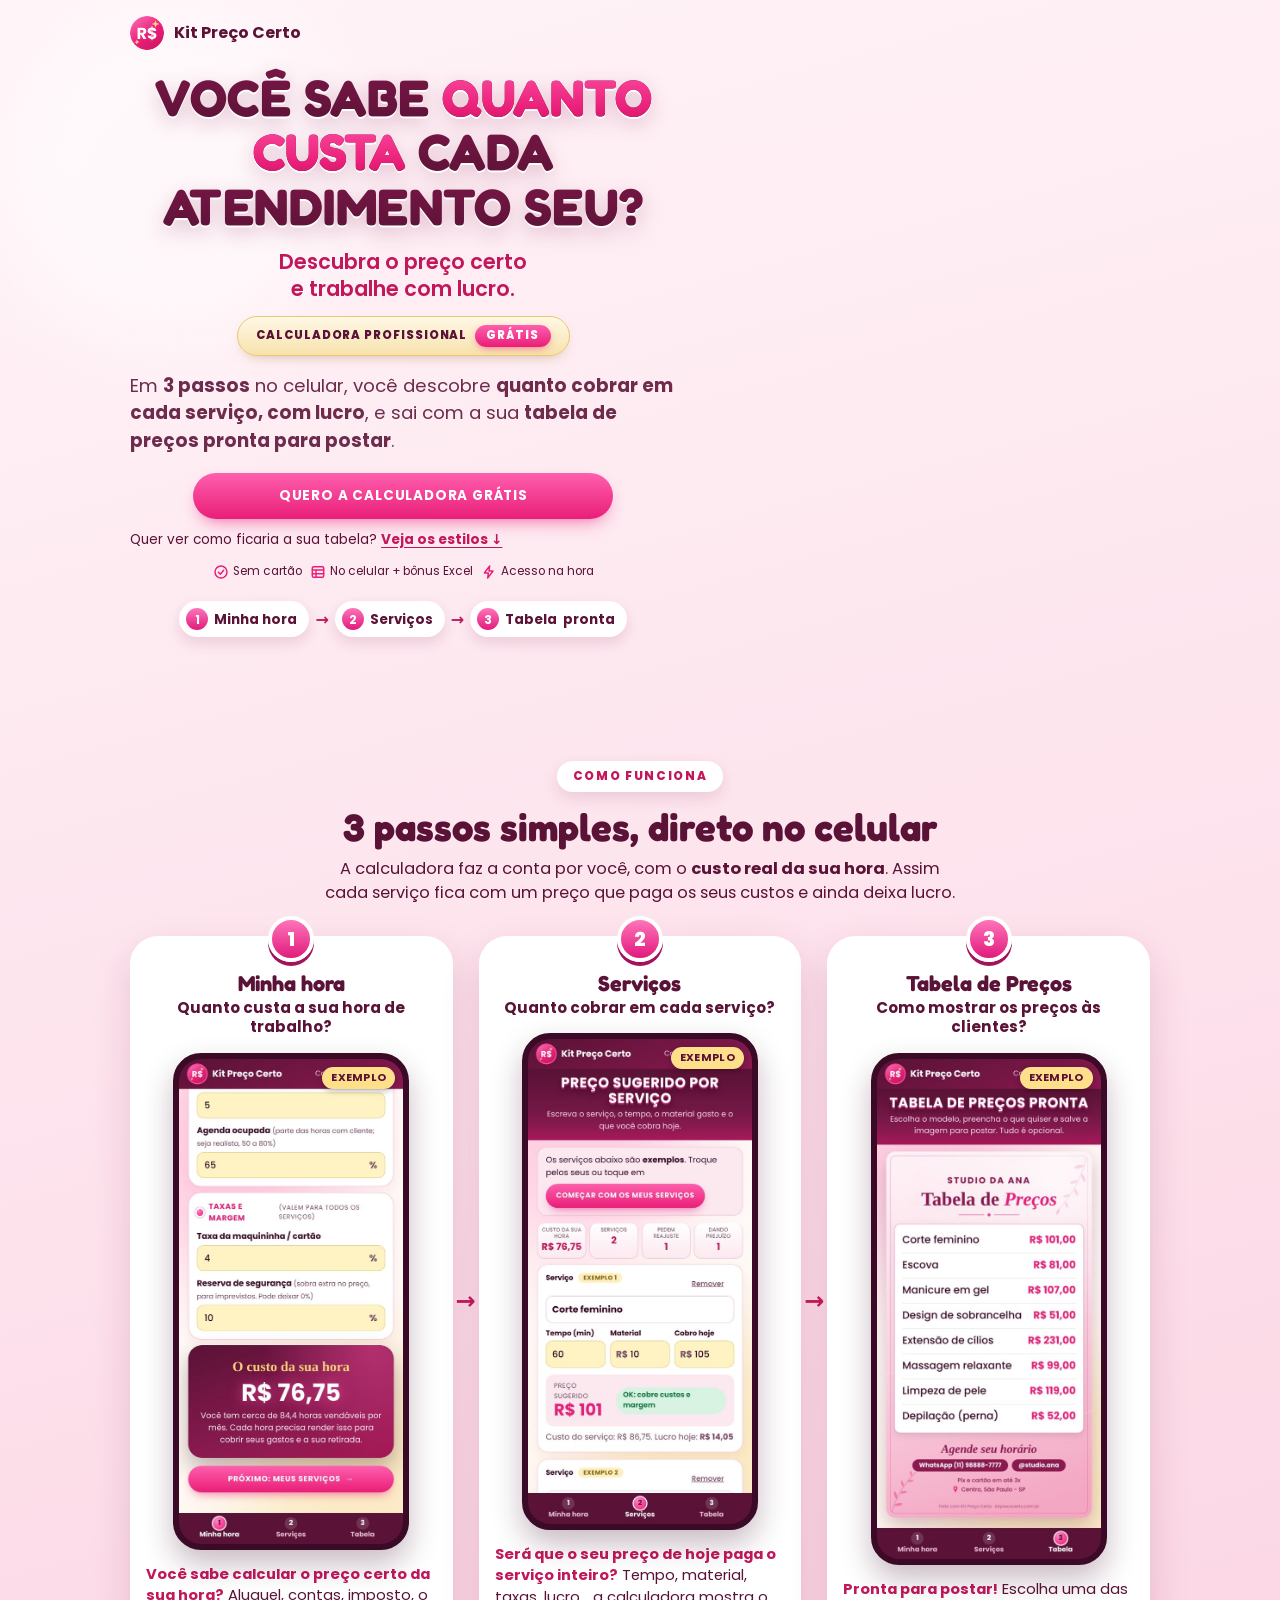
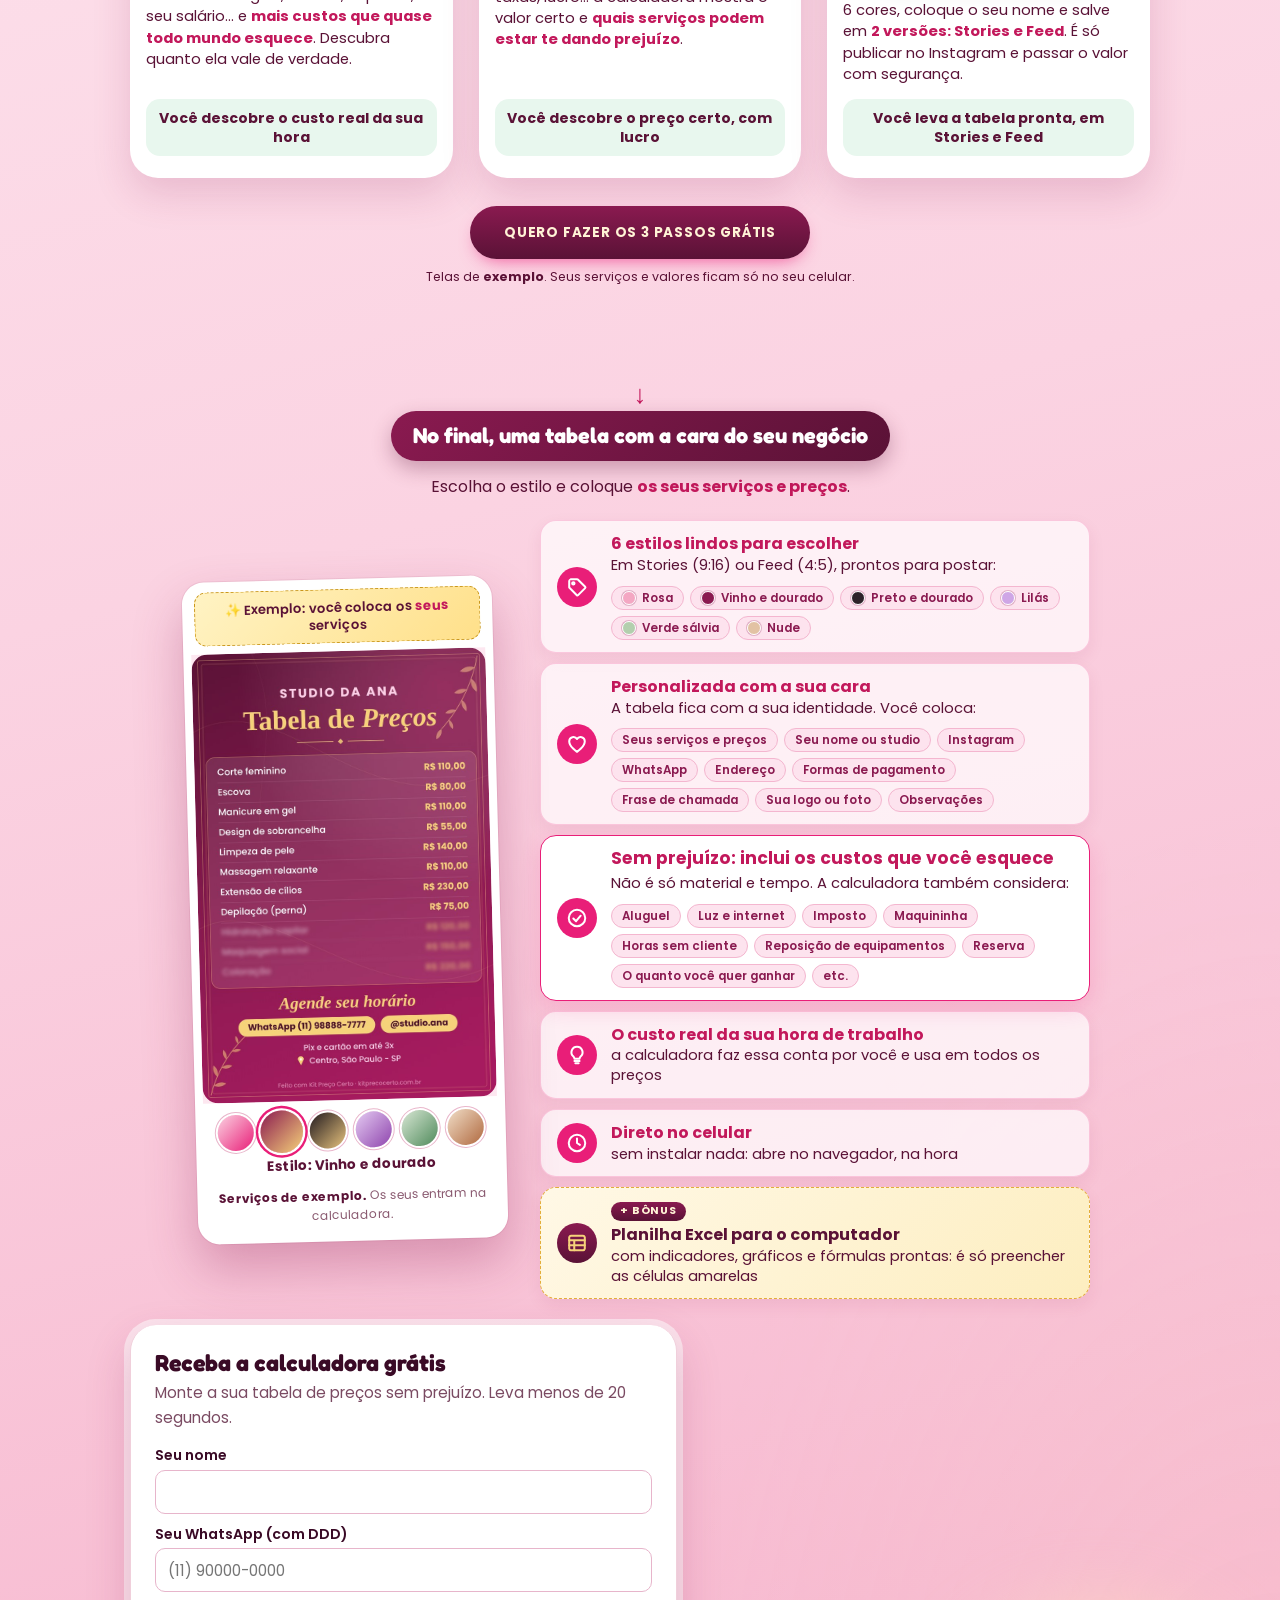
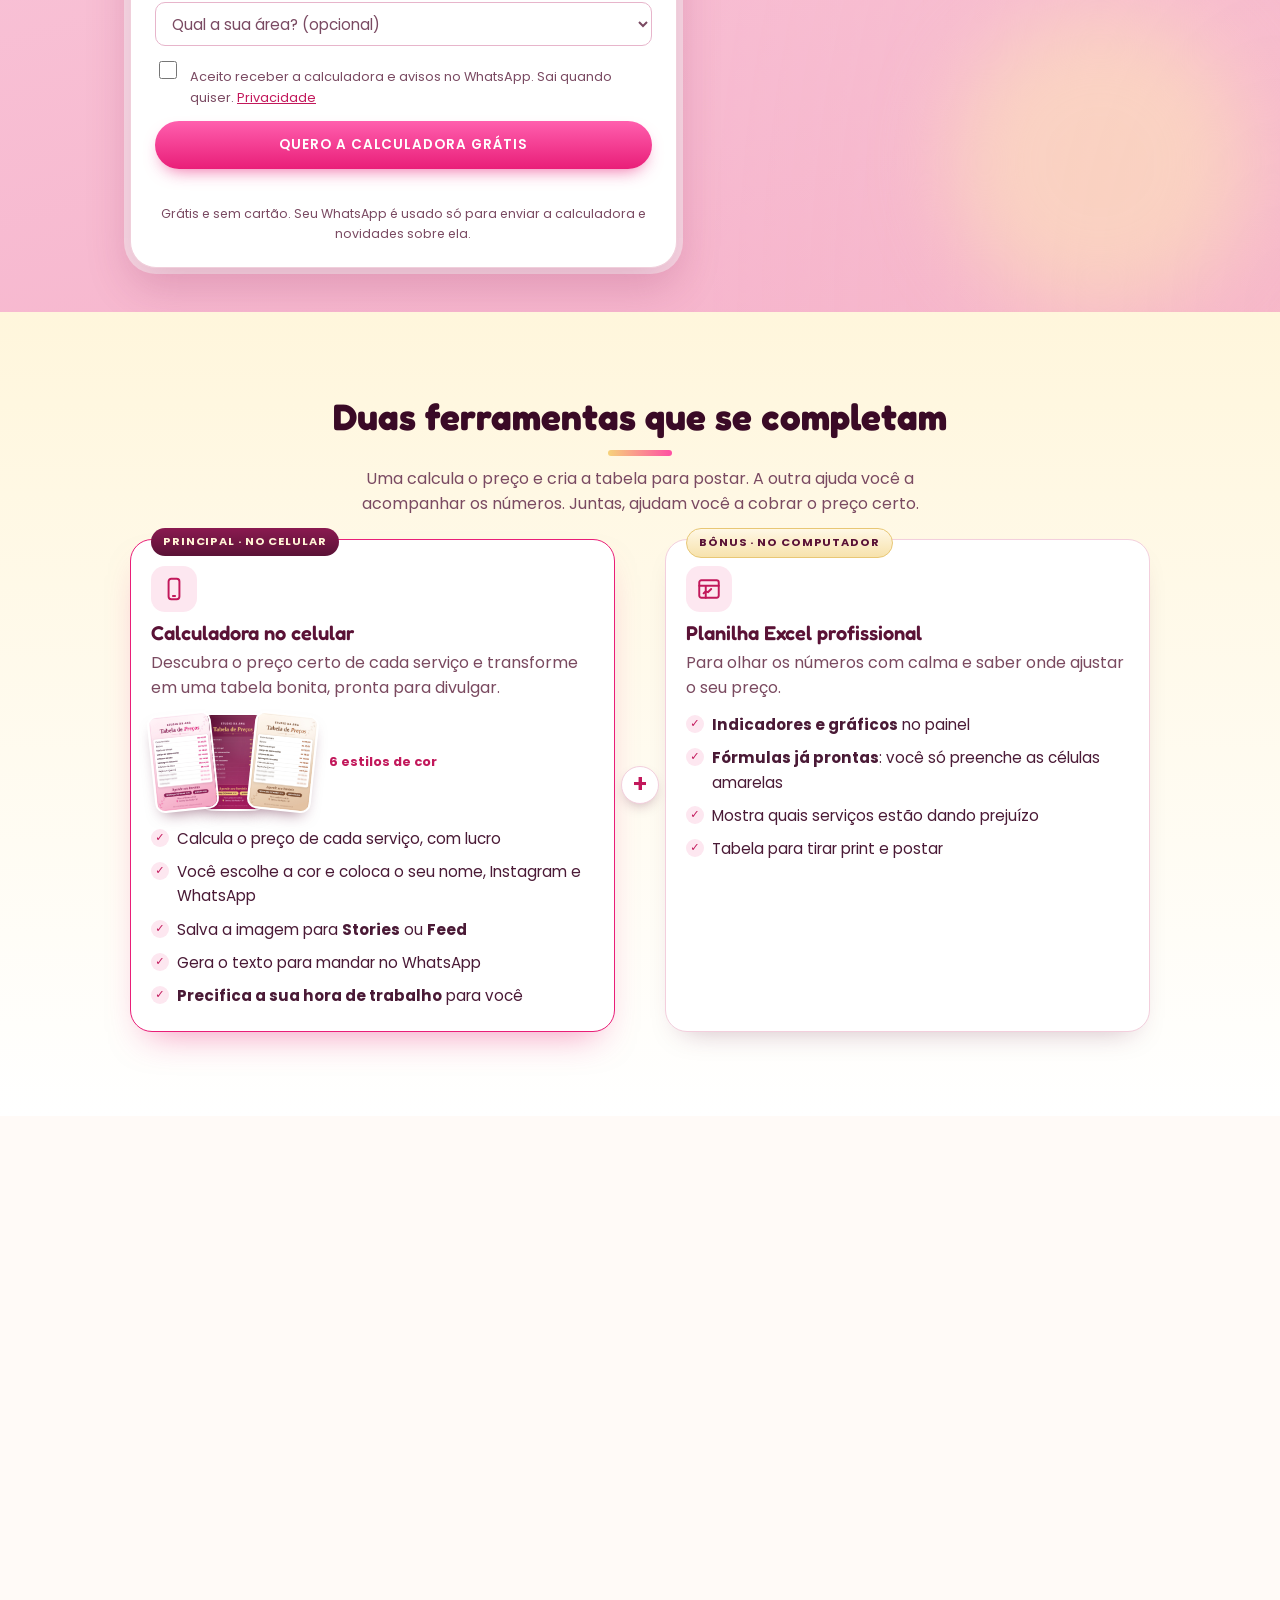
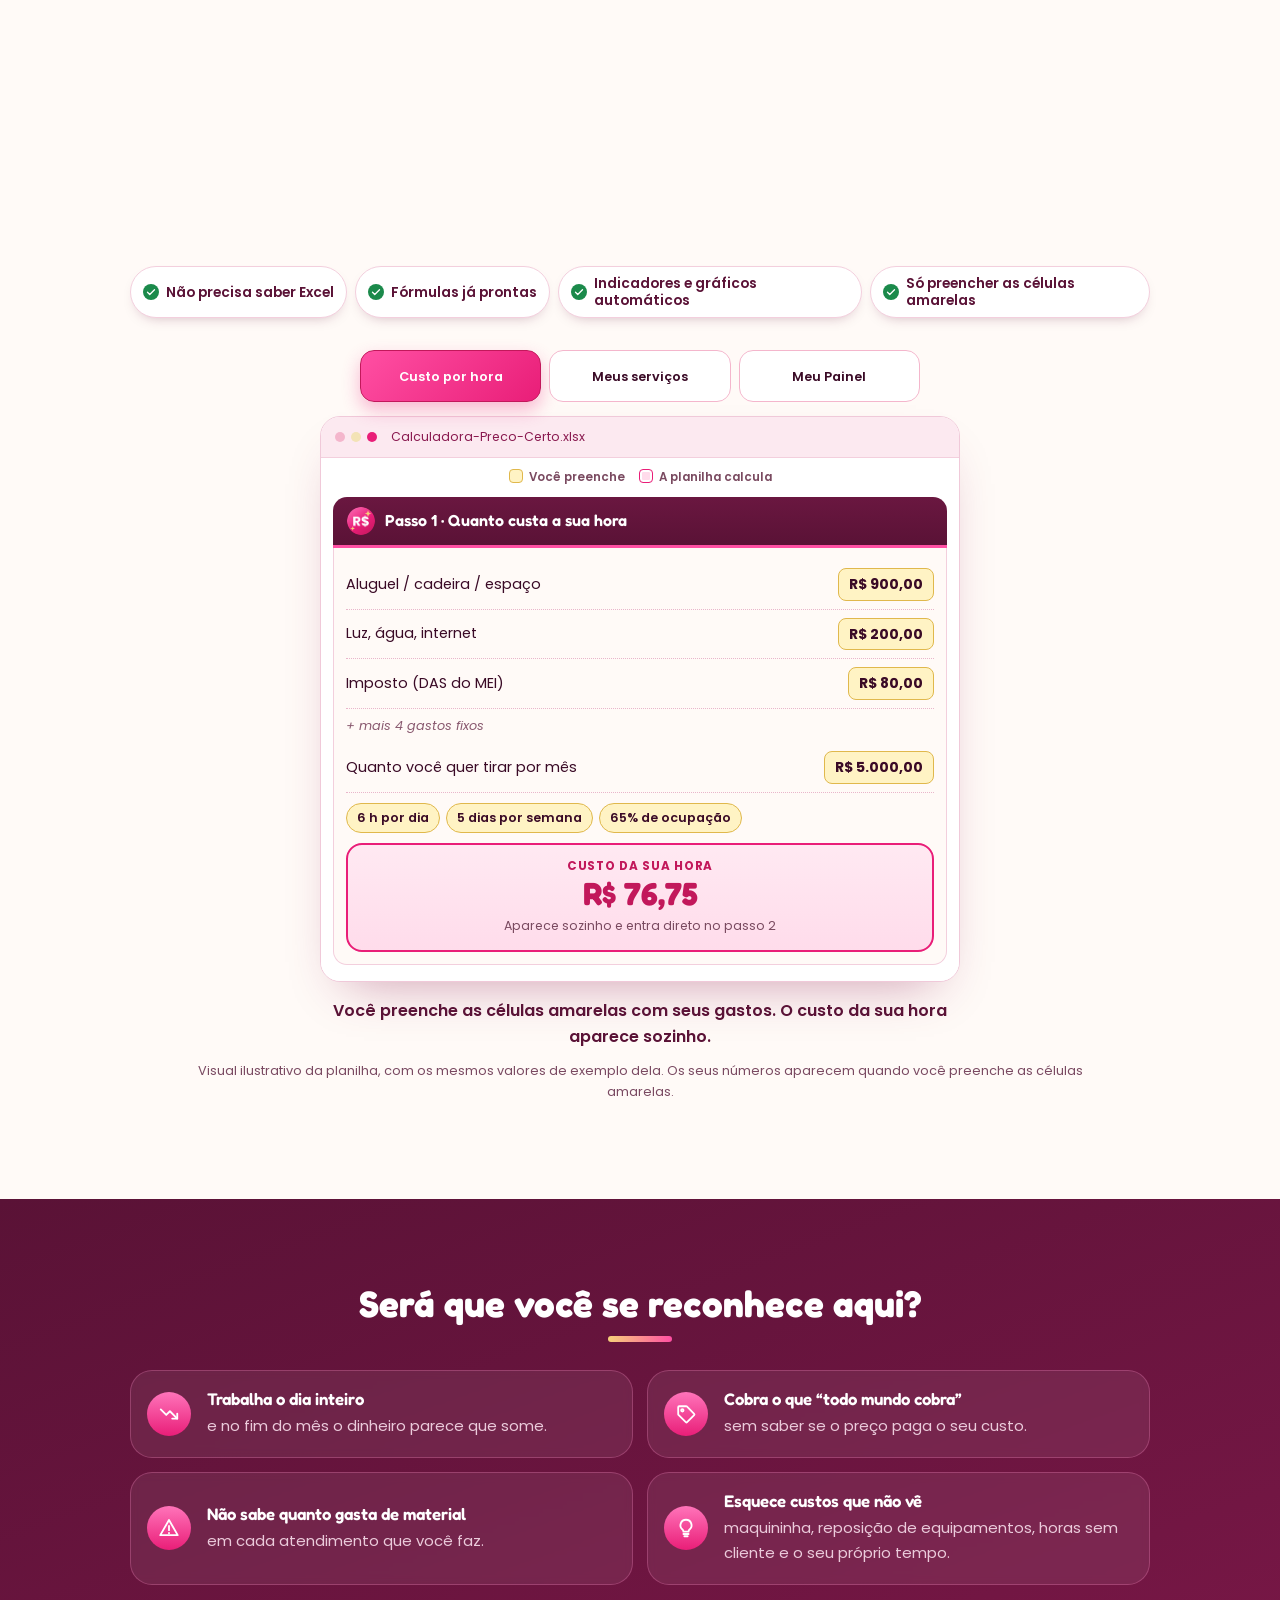
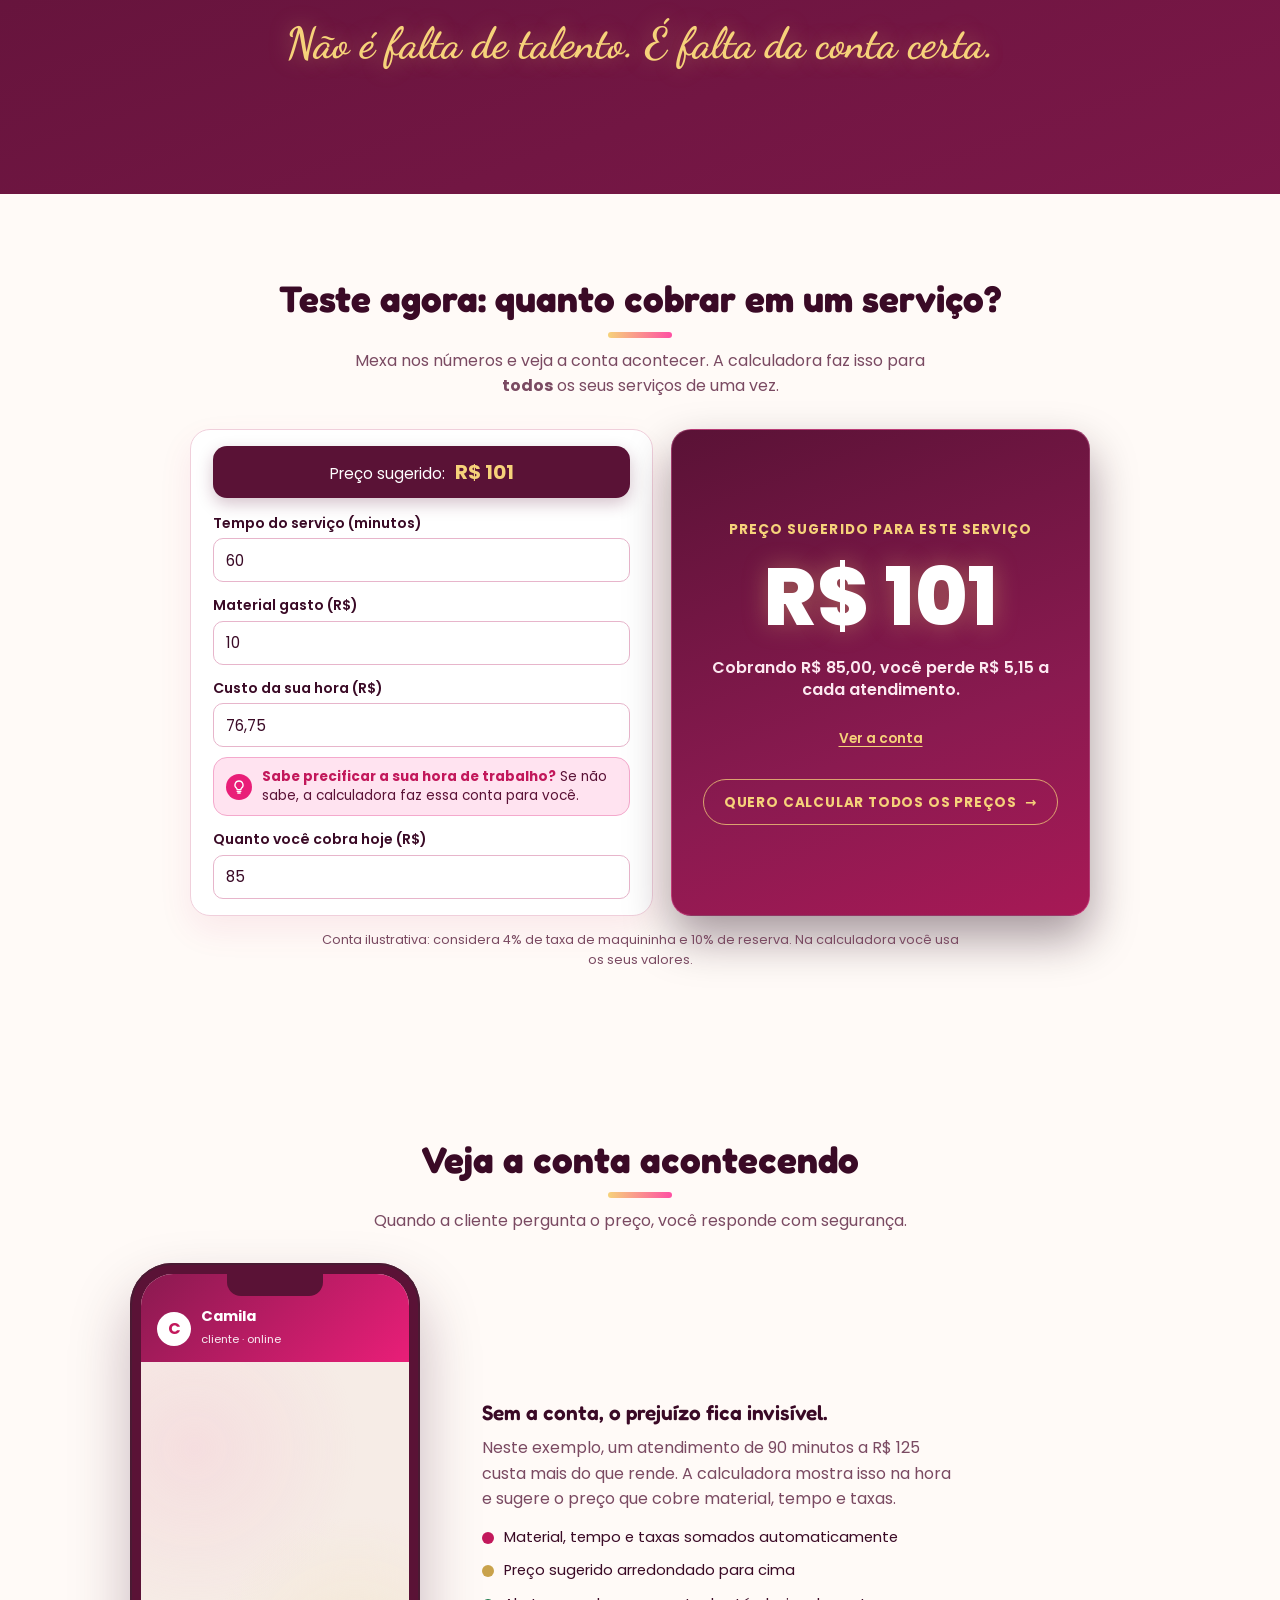
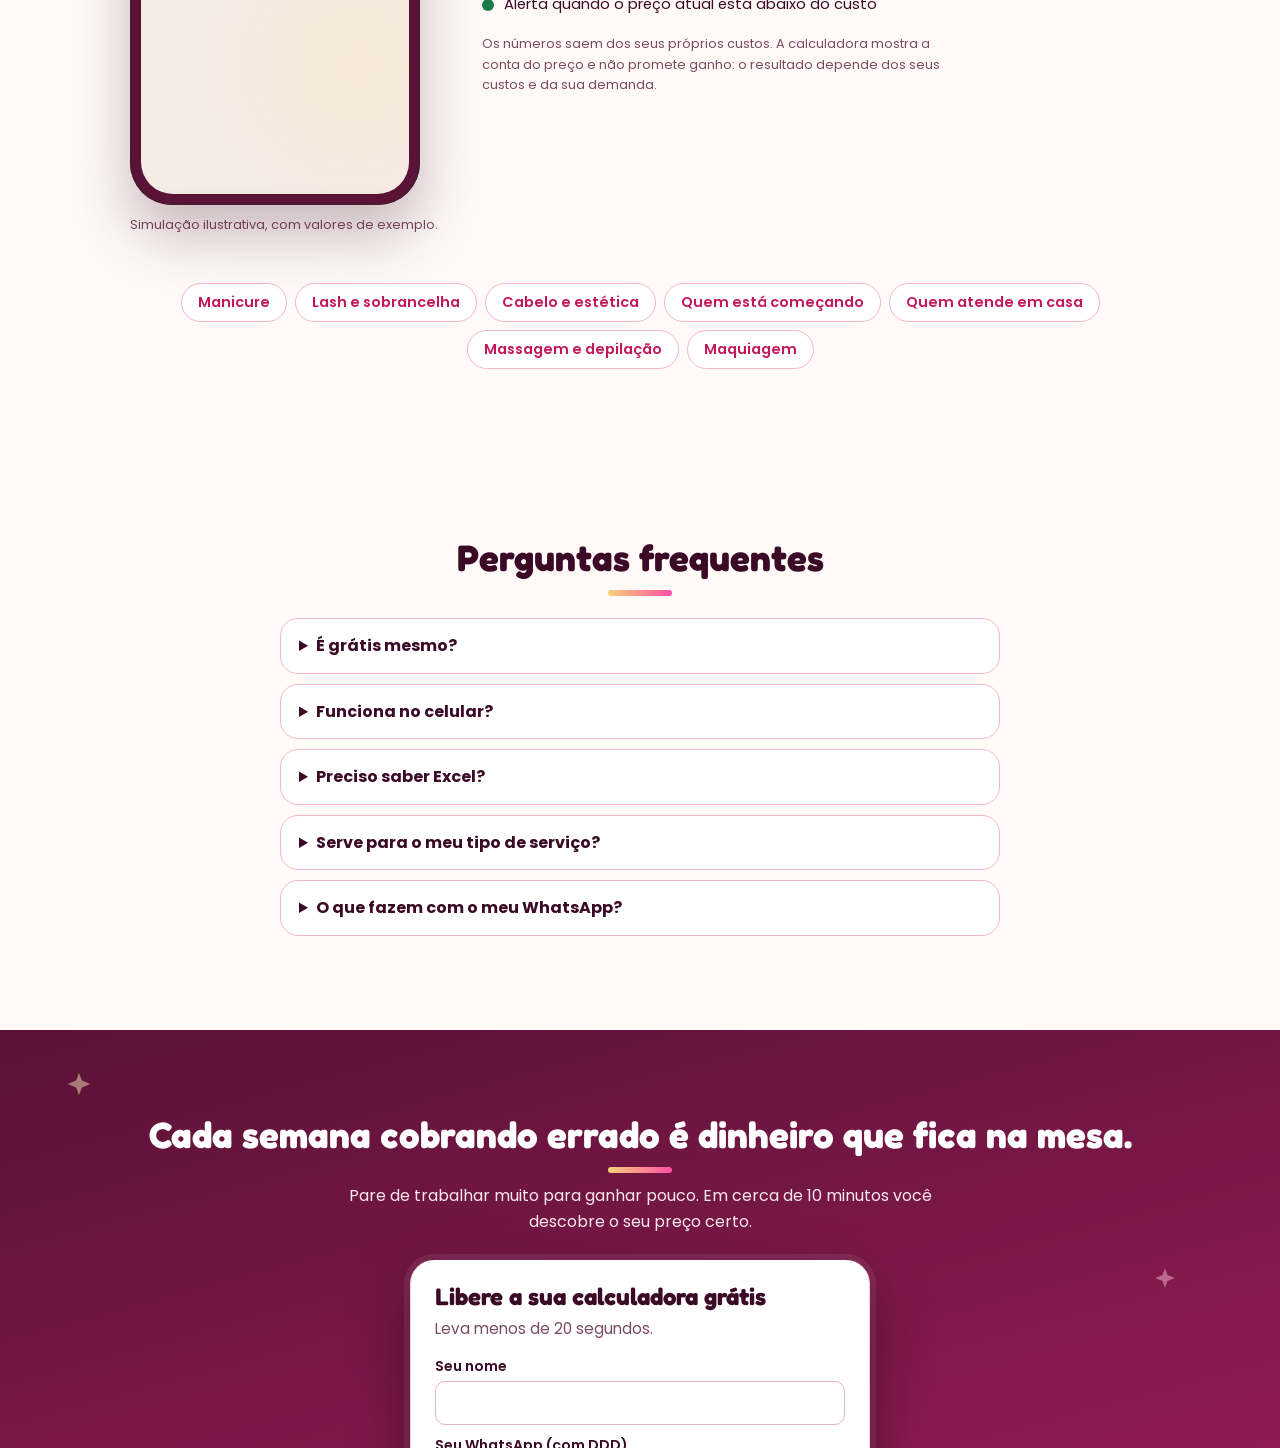
==== index.html @ 3cfc2572 "Textos de exemplo mais curtos na secao das tabelas Co-Authored-By: Claude Sonnet 5.5 <noreply@anthro" ====
<!doctype html>
<html lang="pt-BR"><head><meta charset="utf-8"><meta name="viewport" content="width=device-width, initial-scale=1">
<title>Calculadora de preços profissional e grátis para serviços · Kit Preço Certo</title>
<meta name="description" content="Calculadora profissional e grátis para você descobrir quanto cobrar em cada serviço: material, tempo, aluguel, maquininha e lucro. Use no celular e salve a tabela de preços como imagem. Bônus: planilha Excel.">
<meta property="og:title" content="Seus preços estão certos ou dando prejuízo? Calculadora profissional e grátis"><meta property="og:description" content="Descubra em minutos quanto cobrar em cada serviço."><meta property="og:image" content="https://kitprecocerto.com.br/capa.jpg?v=3"><meta property="og:image:type" content="image/jpeg"><meta property="og:image:width" content="1200"><meta property="og:image:height" content="630"><meta property="og:url" content="https://kitprecocerto.com.br/"><meta property="og:site_name" content="Kit Preço Certo"><meta property="og:locale" content="pt_BR"><meta property="og:type" content="website"><meta name="twitter:card" content="summary_large_image"><link rel="canonical" href="https://kitprecocerto.com.br/">
<link rel="icon" type="image/png" href="favicon.png"><link rel="apple-touch-icon" href="apple-touch-icon.png">
<link rel="preconnect" href="https://fonts.googleapis.com"><link rel="preconnect" href="https://fonts.gstatic.com" crossorigin>
<link href="https://fonts.googleapis.com/css2?family=Fredoka:wght@600;700&family=Poppins:wght@400;500;600;700;800&family=Dancing+Script:wght@700&display=swap" rel="stylesheet">
<link rel="stylesheet" href="style.css?v=126">
<script>document.documentElement.className+=' js';</script><script>try{if(/[?&]ignorar=1/.test(location.search))localStorage.setItem("umami.disabled","1");if(/[?&]ignorar=0/.test(location.search))localStorage.removeItem("umami.disabled")}catch(e){}</script>
<script defer src="https://stats.kitprecocerto.com.br/script.js" data-website-id="849c7c60-d34a-4f54-abd3-b72d5e8b705a"></script>
</head><body>

<!-- ícones -->
<svg width="0" height="0" style="position:absolute" aria-hidden="true"><defs>
  <symbol id="i-polish" viewBox="0 0 24 24"><rect x="6.5" y="11" width="11" height="10" rx="3.2"/><rect x="9.5" y="3.5" width="5" height="5" rx="1.4"/><path d="M10.5 8.5v2.5M13.5 8.5v2.5"/></symbol>
  <symbol id="i-clock" viewBox="0 0 24 24"><circle cx="12" cy="12" r="9"/><path d="M12 7v5l3.2 2"/></symbol>
  <symbol id="i-coin" viewBox="0 0 24 24"><circle cx="12" cy="12" r="9"/><path d="M14.8 9.4c-.6-.9-1.6-1.4-2.8-1.4-1.7 0-2.8.9-2.8 2.1s1 1.7 2.9 2.1 2.9.9 2.9 2.1-1.1 2.1-2.9 2.1c-1.3 0-2.4-.6-3-1.5M12 5.8V8M12 16v2.2"/></symbol>
  <symbol id="i-tag" viewBox="0 0 24 24"><path d="M3.5 12.2V4.5a1 1 0 0 1 1-1h7.7a1 1 0 0 1 .7.3l8 8a1 1 0 0 1 0 1.4l-7.7 7.7a1 1 0 0 1-1.4 0l-8-8a1 1 0 0 1-.3-.7z"/><circle cx="8" cy="8" r="1.3"/></symbol>
  <symbol id="i-alert" viewBox="0 0 24 24"><path d="M12 3.2l9.5 16.6H2.5z"/><path d="M12 9.8v4.6M12 17.4v.4"/></symbol>
  <symbol id="i-list" viewBox="0 0 24 24"><rect x="5" y="3.2" width="14" height="17.6" rx="2.2"/><path d="M9 8.5h6M9 12.5h6M9 16.5h3.6"/></symbol>
  <symbol id="i-down" viewBox="0 0 24 24"><path d="M3 7l6 6 4-4 8 8"/><path d="M15.5 17H21v-5.5"/></symbol>
  <symbol id="i-bulb" viewBox="0 0 24 24"><path d="M9.2 18.5h5.6M10.2 21h3.6"/><path d="M12 3a6 6 0 0 0-3.9 10.6c.7.7 1.1 1.4 1.1 2.4h5.6c0-1 .4-1.7 1.1-2.4A6 6 0 0 0 12 3z"/></symbol>
  <symbol id="i-spark" viewBox="0 0 24 24"><path d="M12 3l2.3 6.2L21 12l-6.7 2.8L12 21l-2.3-6.2L3 12l6.7-2.8z"/></symbol>
  <symbol id="i-gift" viewBox="0 0 24 24"><rect x="3.5" y="9" width="17" height="11" rx="2"/><path d="M12 9v11M3.5 13h17M12 9c-1.5-4.5-5.5-4-5.5-1.5S10.5 9 12 9zm0 0c1.5-4.5 5.5-4 5.5-1.5S13.5 9 12 9z"/></symbol>
  <symbol id="i-check" viewBox="0 0 24 24"><circle cx="12" cy="12" r="9"/><path d="M8 12.5l3 3 5-6"/></symbol>
  <symbol id="i-sheet" viewBox="0 0 24 24"><rect x="3.5" y="4" width="17" height="16" rx="2"/><path d="M3.5 9h17M9 9v11M3.5 14.5h17"/></symbol>
  <symbol id="i-bolt" viewBox="0 0 24 24"><path d="M13 3L5 13.5h6L10 21l8-10.5h-6z"/></symbol>
  <symbol id="i-lock" viewBox="0 0 24 24"><rect x="5" y="10.5" width="14" height="10" rx="2.4"/><path d="M8.5 10.5V8a3.5 3.5 0 0 1 7 0v2.5"/></symbol>
  <symbol id="i-chat" viewBox="0 0 24 24"><path d="M4 5.5h16v10H10l-4.5 4v-4H4z"/></symbol>
  <symbol id="i-hand" viewBox="0 0 24 24"><path d="M12 21c-4.4 0-7-2.8-7-6.5V9.2a1.6 1.6 0 0 1 3.2 0V12V5.6a1.6 1.6 0 0 1 3.2 0V11V4.8a1.6 1.6 0 0 1 3.2 0V11V6.4a1.6 1.6 0 0 1 3.2 0V14.5c0 3.7-2.6 6.5-6.8 6.5z"/></symbol>
  <symbol id="i-heart" viewBox="0 0 24 24"><path d="M12 20.5S3.5 15 3.5 8.9A4.6 4.6 0 0 1 12 6.6a4.6 4.6 0 0 1 8.5 2.3C20.5 15 12 20.5 12 20.5z"/></symbol>
</defs></svg>

<div class="top">
<header><div class="wrap"><a class="brand" href="./"><img src="favicon.png" alt="">Kit Preço Certo</a></div></header>

<!-- 1. HERO -->
<div class="wrap hero">
  <div>
    <h1><span class="tt">Você sabe <b>quanto custa</b> cada atendimento seu?</span></h1>
    <p class="hl">Descubra o preço certo e trabalhe com lucro.</p>
    <a class="badge pillbar gold" href="#baixar"><i class="shn"></i><span class="gt">Calculadora profissional <b>Grátis</b></span></a>
    <p class="sub">Em <b>3 passos</b> no celular, você descobre <b>quanto cobrar em cada serviço, com lucro</b>, e sai com a sua <b>tabela de preços pronta para postar</b>.</p>
    <a class="btn herobtn" href="#baixar">Quero a calculadora grátis</a>
    <a class="try" href="#estilos">Quer ver como ficaria a sua tabela? <b>Veja os estilos ↓</b></a>
    <div class="trust">
      <span><svg viewBox="0 0 24 24"><use href="#i-check"/></svg>Sem cartão</span>
      <span><svg viewBox="0 0 24 24"><use href="#i-sheet"/></svg>No celular + bônus Excel</span>
      <span><svg viewBox="0 0 24 24"><use href="#i-bolt"/></svg>Acesso na hora</span>
    </div>
    <a class="mini3" href="#passos" aria-label="Ver como funcionam os 3 passos"><span class="m"><b>1</b>Minha hora</span><i aria-hidden="true">→</i><span class="m"><b>2</b>Serviços</span><i aria-hidden="true">→</i><span class="m"><b>3</b>Tabela<span class="x"> pronta</span></span></a>
    
  </div>

  <div class="card" id="baixar">
    <h2>Receba a calculadora grátis</h2>
    <p class="s">Monte a sua tabela de preços sem prejuízo. Leva menos de 20 segundos.</p>
    <form class="lead-form" novalidate>
      <label for="nome1">Seu nome</label>
      <input id="nome1" name="nome" type="text" autocomplete="given-name" enterkeyhint="next" required>
      <label for="zap1">Seu WhatsApp (com DDD)</label>
      <input id="zap1" name="zap" type="tel" inputmode="tel" autocomplete="tel" placeholder="(11) 90000-0000" enterkeyhint="done" required>
      <select class="area" name="area" aria-label="Qual a sua área? (opcional)"><option value="">Qual a sua área? (opcional)</option><option>Unhas</option><option>Cabelo</option><option>Sobrancelha</option><option>Cílios</option><option>Maquiagem</option><option>Estética</option><option>Massagem</option><option>Outra área</option></select>
      <div class="chk"><input id="ok1" name="ok" type="checkbox"><label for="ok1">Aceito receber a calculadora e avisos no WhatsApp. Sai quando quiser. <a href="privacidade.html">Privacidade</a></label></div>
      <button type="submit">Quero a calculadora grátis</button>
      <div class="err" role="alert"></div>
    </form>
    <p class="micro">Grátis e sem cartão. Seu WhatsApp é usado só para enviar a calculadora e novidades sobre ela.</p>
  </div>
  <div class="hero-row">
    <section class="how" id="passos" aria-labelledby="how-h">
      <span class="k">Como funciona</span>
      <h2 id="how-h">3 passos simples, direto no celular</h2>
      <p class="lead">A calculadora faz a conta por você, com o <b>custo real da sua hora</b>. Assim cada serviço fica com um preço que paga os seus custos e ainda deixa lucro.</p>
      <ol class="steps3">
        <li><span class="n">1</span><h3>Minha hora</h3><p class="q">Quanto custa a sua hora de trabalho?</p>
          <div class="sph"><span class="ex-b">Exemplo</span><img src="passo1.jpg?v=1" width="520" height="1125" alt="Tela do passo 1 da calculadora mostrando o custo da hora de trabalho: R$ 76,75 (valor de exemplo)" loading="lazy"></div>
          <p class="why"><b>Você sabe calcular o preço certo da sua hora?</b> Aluguel, contas, imposto, o seu salário... e <b>mais custos que quase todo mundo esquece</b>. Descubra quanto ela vale de verdade.</p>
          <p class="out">Você descobre o custo real da sua hora</p></li>
        <li><span class="n">2</span><h3>Serviços</h3><p class="q">Quanto cobrar em cada serviço?</p>
          <div class="sph"><span class="ex-b">Exemplo</span><img src="passo2.jpg?v=1" width="520" height="1125" alt="Tela do passo 2 da calculadora mostrando o preço sugerido de um serviço (valores de exemplo)" loading="lazy"></div>
          <p class="why"><b>Será que o seu preço de hoje paga o serviço inteiro?</b> Tempo, material, taxas, lucro... a calculadora mostra o valor certo e <b>quais serviços podem estar te dando prejuízo</b>.</p>
          <p class="out">Você descobre o preço certo, com lucro</p></li>
        <li><span class="n">3</span><h3>Tabela de Preços</h3><p class="q">Como mostrar os preços às clientes?</p>
          <div class="sph"><span class="ex-b">Exemplo</span><img src="passo3.jpg?v=4" width="520" height="1160" alt="Tela do passo 3 da calculadora com a tabela de preços pronta para salvar (valores de exemplo)" loading="lazy"></div>
          <p class="why"><b>Pronta para postar!</b> Escolha uma das 6 cores, coloque o seu nome e salve em <b>2 versões: Stories e Feed</b>. É só publicar no Instagram e passar o valor com segurança.</p>
          <p class="out">Você leva a tabela pronta, em Stories e Feed</p></li>
      </ol>
      <a class="btn how-btn" href="#baixar">Quero fazer os 3 passos grátis</a>
      <p class="how-note">Telas de <b>exemplo</b>. Seus serviços e valores ficam só no seu celular.</p>
    </section>
    <div class="deliver-h" id="estilos"><span>No final, uma tabela com a cara do seu negócio</span><p>Escolha o estilo e coloque <b>os seus serviços e preços</b>.</p></div>
    <div class="deliver">
    <figure class="hero-tab" id="tp" aria-label="Exemplos da imagem da tabela de preços que a calculadora gera (valores de exemplo)">
      <p class="ex-bar">✨ Exemplo: você coloca os <b>seus</b> serviços</p>
      <div class="tp-stage"><img src="tab-rosa.jpg?v=4" width="720" height="1100" alt="Tabela de preços no estilo Rosa, com serviços e valores de exemplo" class="on"><img src="tab-vinho.jpg?v=4" width="720" height="1100" alt="Tabela de preços no estilo Vinho e dourado, com serviços e valores de exemplo" class="" loading="lazy"><img src="tab-preto.jpg?v=4" width="720" height="1100" alt="Tabela de preços no estilo Preto e dourado, com serviços e valores de exemplo" class="" loading="lazy"><img src="tab-lilas.jpg?v=4" width="720" height="1100" alt="Tabela de preços no estilo Lilás, com serviços e valores de exemplo" class="" loading="lazy"><img src="tab-verde.jpg?v=4" width="720" height="1100" alt="Tabela de preços no estilo Verde sálvia, com serviços e valores de exemplo" class="" loading="lazy"><img src="tab-nude.jpg?v=4" width="720" height="1100" alt="Tabela de preços no estilo Nude, com serviços e valores de exemplo" class="" loading="lazy"></div>
      <div class="tp-dots" role="radiogroup" aria-label="Escolha o estilo da tabela"><span class="tp-d on" role="radio" tabindex="0" aria-checked="true" aria-label="Estilo Rosa" data-i="0" style="background:linear-gradient(135deg,#FBD3E2,#E91E78)"></span><span class="tp-d" role="radio" tabindex="0" aria-checked="false" aria-label="Estilo Vinho e dourado" data-i="1" style="background:linear-gradient(135deg,#8a1a50,#f6d27a)"></span><span class="tp-d" role="radio" tabindex="0" aria-checked="false" aria-label="Estilo Preto e dourado" data-i="2" style="background:linear-gradient(135deg,#211a1f,#e7c27d)"></span><span class="tp-d" role="radio" tabindex="0" aria-checked="false" aria-label="Estilo Lilás" data-i="3" style="background:linear-gradient(135deg,#E5CBF2,#8e44ad)"></span><span class="tp-d" role="radio" tabindex="0" aria-checked="false" aria-label="Estilo Verde sálvia" data-i="4" style="background:linear-gradient(135deg,#D8E7D4,#4f8a5b)"></span><span class="tp-d" role="radio" tabindex="0" aria-checked="false" aria-label="Estilo Nude" data-i="5" style="background:linear-gradient(135deg,#F1DEC8,#b0693f)"></span></div>
      <p class="tp-name" id="tpn">Estilo: Rosa</p>
      <figcaption><b>Serviços de exemplo.</b> Os seus entram na calculadora.</figcaption>
    </figure>
    <ul class="gains">
      <li class="sty"><svg viewBox="0 0 24 24"><use href="#i-tag"/></svg><span><b>6 estilos lindos para escolher</b>Em Stories (9:16) ou Feed (4:5), prontos para postar:<span class="chips cs6"><i><u style="background:#F4A7C3"></u>Rosa</i><i><u style="background:#8a1a50"></u>Vinho e dourado</i><i><u style="background:#2d2229"></u>Preto e dourado</i><i><u style="background:#CFA6E6"></u>Lilás</i><i><u style="background:#B3CFAE"></u>Verde sálvia</i><i><u style="background:#E2C2A3"></u>Nude</i></span></span></li>
      <li class="sty2"><svg viewBox="0 0 24 24"><use href="#i-heart"/></svg><span><b>Personalizada com a sua cara</b>A tabela fica com a sua identidade. Você coloca:<span class="chips"><i>Seus serviços e preços</i><i>Seu nome ou studio</i><i>Instagram</i><i>WhatsApp</i><i>Endereço</i><i>Formas de pagamento</i><i>Frase de chamada</i><i>Sua logo ou foto</i><i>Observações</i></span></span></li>
      <li class="key"><svg viewBox="0 0 24 24"><use href="#i-check"/></svg><span><b>Sem prejuízo: inclui os custos que você esquece</b>Não é só material e tempo. A calculadora também considera:<span class="chips"><i>Aluguel</i><i>Luz e internet</i><i>Imposto</i><i>Maquininha</i><i>Horas sem cliente</i><i>Reposição de equipamentos</i><i>Reserva</i><i>O quanto você quer ganhar</i><i>etc.</i></span></span></li>
      <li><svg viewBox="0 0 24 24"><use href="#i-bulb"/></svg><span><b>O custo real da sua hora de trabalho</b>a calculadora faz essa conta por você e usa em todos os preços</span></li>
      <li><svg viewBox="0 0 24 24"><use href="#i-clock"/></svg><span><b>Direto no celular</b>sem instalar nada: abre no navegador, na hora</span></li>
      <li class="bonus"><svg viewBox="0 0 24 24"><use href="#i-sheet"/></svg><span><em>+ Bônus</em><b>Planilha Excel para o computador</b>com indicadores, gráficos e fórmulas prontas: é só preencher as células amarelas</span></li>
    </ul>
    </div>
  </div>
  <div id="form-slot"></div>
</div>

</div><!-- /top -->

<!-- 0. DUAS FERRAMENTAS -->
<section class="duo"><div class="wrap">
  <div class="center rv"><h2>Duas ferramentas que se completam</h2><p class="lead">Uma calcula o preço e cria a tabela para postar. A outra ajuda você a acompanhar os números. Juntas, ajudam você a cobrar o preço certo.</p></div>
  <div class="duo-g">
    <article class="duo-c main rv">
      <span class="duo-tag">Principal · No celular</span>
      <div class="duo-ic"><svg viewBox="0 0 24 24" fill="none" stroke="currentColor" stroke-width="1.8" stroke-linecap="round" stroke-linejoin="round"><rect x="7" y="2.5" width="10" height="19" rx="2.5"/><path d="M11 18.5h2"/></svg></div>
      <h3>Calculadora no celular</h3>
      <p>Descubra o preço certo de cada serviço e transforme em uma tabela bonita, pronta para divulgar.</p>
      <div class="duo-thumbs" aria-hidden="true"><img src="tab-rosa.jpg?v=4" width="720" height="1100" alt="" loading="lazy"><img src="tab-vinho.jpg?v=4" width="720" height="1100" alt="" loading="lazy"><img src="tab-nude.jpg?v=4" width="720" height="1100" alt="" loading="lazy"><span>6 estilos de cor</span></div>
      <ul>
        <li>Calcula o preço de cada serviço, com lucro</li>
        <li>Você escolhe a cor e coloca o seu nome, Instagram e WhatsApp</li>
        <li>Salva a imagem para <b>Stories</b> ou <b>Feed</b></li>
        <li>Gera o texto para mandar no WhatsApp</li>
        <li><b>Precifica a sua hora de trabalho</b> para você</li>
      </ul>
    </article>
    <div class="duo-plus" aria-hidden="true">+</div>
    <article class="duo-c bonus rv">
      <span class="duo-tag">Bônus · No computador</span>
      <div class="duo-ic"><svg viewBox="0 0 24 24" fill="none" stroke="currentColor" stroke-width="1.8" stroke-linecap="round" stroke-linejoin="round"><rect x="3" y="4" width="18" height="16" rx="2"/><path d="M3 9h18M9 9v11M7 16l2-2 2 1 3-3"/></svg></div>
      <h3>Planilha Excel profissional</h3>
      <p>Para olhar os números com calma e saber onde ajustar o seu preço.</p>
      <ul>
        <li><b>Indicadores e gráficos</b> no painel</li>
        <li><b>Fórmulas já prontas</b>: você só preenche as células amarelas</li>
        <li>Mostra quais serviços estão dando prejuízo</li>
        <li>Tabela para tirar print e postar</li>
      </ul>
    </article>
  </div>
</div></section>

<!-- 1a. O GANHO -->
<section class="gain"><div class="wrap">
  <div class="center rv"><h2>O que muda depois que você usa</h2><p class="lead">Você sai do preço “no chute” para uma tabela que cobre todos os custos.</p></div>
  <div class="ba">
    <div class="ba-c bad rv"><h3>Hoje</h3><ul><li>Preço no chute ou copiado de outra pessoa</li><li>Não sabe se o dinheiro sobra no fim do mês</li><li>Desconto dado sem saber o quanto custa</li></ul></div>
    <div class="ba-c good rv"><h3>Com a calculadora</h3><ul><li><b>Tabela de preços pronta</b> para postar</li><li>Cada preço cobre material, tempo e custos, com lucro</li><li>Aviso na hora se um serviço está dando prejuízo</li></ul></div>
  </div>
</div></section>

<!-- 3b. VEJA POR DENTRO -->
<section class="nude" id="dentro"><div class="wrap">
  <div class="center rv"><span class="bonus-tag">+ Bônus · no computador</span><h2>Seu bônus: planilha Excel profissional, fácil de usar</h2><p class="lead">Você só preenche as <b>células amarelas</b>. As fórmulas já estão prontas e os indicadores e gráficos se atualizam sozinhos. <b>Não precisa saber Excel.</b></p><p class="dentro-note">A tabela de preços no celular é o principal. A planilha é o extra para acompanhar tudo com calma.</p></div>
  <ul class="xl-badges rv">
    <li><svg viewBox="0 0 24 24" fill="none" stroke="currentColor" stroke-width="2.6" stroke-linecap="round" stroke-linejoin="round"><path d="M5 12.5l4.5 4.5L19 7.5"/></svg>Não precisa saber Excel</li><li><svg viewBox="0 0 24 24" fill="none" stroke="currentColor" stroke-width="2.6" stroke-linecap="round" stroke-linejoin="round"><path d="M5 12.5l4.5 4.5L19 7.5"/></svg>Fórmulas já prontas</li><li><svg viewBox="0 0 24 24" fill="none" stroke="currentColor" stroke-width="2.6" stroke-linecap="round" stroke-linejoin="round"><path d="M5 12.5l4.5 4.5L19 7.5"/></svg>Indicadores e gráficos automáticos</li><li><svg viewBox="0 0 24 24" fill="none" stroke="currentColor" stroke-width="2.6" stroke-linecap="round" stroke-linejoin="round"><path d="M5 12.5l4.5 4.5L19 7.5"/></svg>Só preencher as células amarelas</li>
  </ul>
  <div class="peek rv" id="peek">
    <div class="peek-tabs" role="tablist" aria-label="Abas da planilha">
      <button type="button" role="tab" aria-selected="true">Custo por hora</button>
      <button type="button" role="tab" aria-selected="false">Meus serviços</button>
      <button type="button" role="tab" aria-selected="false">Meu Painel</button>
    </div>
    <div class="peek-win">
      <div class="peek-bar"><i></i><i></i><i></i><span>Calculadora-Preco-Certo.xlsx</span></div>
      <div class="xs-key"><span><i class="in"></i>Você preenche</span><span><i class="out"></i>A planilha calcula</span></div>
      <div class="peek-view" id="pview">
        <div class="peek-pane on xs">
          <div class="xs-h"><img src="favicon.png" alt="" width="28" height="28">Passo 1 · Quanto custa a sua hora</div>
          <div class="xs-b">
            <div class="xs-r"><span>Aluguel / cadeira / espaço</span><b class="xs-in">R$ 900,00</b></div><div class="xs-r"><span>Luz, água, internet</span><b class="xs-in">R$ 200,00</b></div><div class="xs-r"><span>Imposto (DAS do MEI)</span><b class="xs-in">R$ 80,00</b></div>
            <div class="xs-more">+ mais 4 gastos fixos</div>
            <div class="xs-r"><span>Quanto você quer tirar por mês</span><b class="xs-in">R$ 5.000,00</b></div>
            <div class="xs-chips"><span>6 h por dia</span><span>5 dias por semana</span><span>65% de ocupação</span></div>
            <div class="xs-res"><small>Custo da sua hora</small><b>R$ 76,75</b><span>Aparece sozinho e entra direto no passo 2</span></div>
          </div>
        </div>
        <div class="peek-pane xs">
          <div class="xs-h"><img src="favicon.png" alt="" width="28" height="28">Passo 2 · Preço sugerido por serviço</div>
          <div class="xs-b xs-list"><div class="xs-s"><div class="xs-sn"><b>Corte feminino</b><small>60 min · material R$ 10 · cobra R$ 105</small></div><div class="xs-sp"><small>Preço sugerido</small><b>R$ 101</b><em class="ok">OK: cobre custos e margem</em></div></div><div class="xs-s"><div class="xs-sn"><b>Escova</b><small>45 min · material R$ 8 · cobra R$ 70</small></div><div class="xs-sp"><small>Preço sugerido</small><b>R$ 77</b><em class="warn">Atenção: pouca folga</em></div></div><div class="xs-s"><div class="xs-sn"><b>Manicure em gel</b><small>60 min · material R$ 15 · cobra R$ 90</small></div><div class="xs-sp"><small>Preço sugerido</small><b>R$ 107</b><em class="bad">PREJUÍZO: abaixo do custo</em></div></div><div class="xs-s xs-d"><div class="xs-sn"><b>Design de sobrancelha</b><small>30 min · material R$ 5 · cobra R$ 55</small></div><div class="xs-sp"><small>Preço sugerido</small><b>R$ 51</b><em class="ok">OK: cobre custos e margem</em></div></div><div class="xs-fade"><div class="xs-s xs-g" aria-hidden="true"><div class="xs-sn"><b>Extensão de cílios</b><small>120 min · material R$ 40 · cobra R$ 230</small></div><div class="xs-sp"><small>Preço sugerido</small><b>R$ 225</b><em class="ok">OK</em></div></div><div class="xs-s xs-g" aria-hidden="true"><div class="xs-sn"><b>Depilação (perna)</b><small>40 min · material R$ 10 · cobra R$ 75</small></div><div class="xs-sp"><small>Preço sugerido</small><b>R$ 72</b><em class="ok">OK</em></div></div></div></div>
        </div>
        <div class="peek-pane xs">
          <div class="xs-h"><img src="favicon.png" alt="" width="28" height="28">Seu painel de preços</div>
          <div class="xs-b">
            <div class="xs-k"><div><small>Custo da sua hora</small><b>R$ 76,75</b></div><div><small>Serviços cadastrados</small><b>8</b></div><div><small>Lucro médio hoje</small><b class="gr">R$ 11,91</b></div><div><small>Dando prejuízo</small><b class="rd">1</b></div></div>
            <div class="xs-alert">Atenção: 1 serviço está com preço abaixo do custo. Veja o preço sugerido em Meus serviços.</div>
            <div class="xs-ct">Quanto você cobra hoje × preço sugerido</div>
            <div class="xs-chart"><div class="xs-bc"><div class="xs-bp"><i class="g" style="height:46%"></i><i class="m" style="height:44%"></i></div><small>Corte</small></div><div class="xs-bc"><div class="xs-bp"><i class="g" style="height:30%"></i><i class="m" style="height:33%"></i></div><small>Escova</small></div><div class="xs-bc"><div class="xs-bp"><i class="g" style="height:39%"></i><i class="m" style="height:47%"></i></div><small>Mani</small></div><div class="xs-bc"><div class="xs-bp"><i class="g" style="height:24%"></i><i class="m" style="height:22%"></i></div><small>Sobr.</small></div><div class="xs-bc"><div class="xs-bp"><i class="g" style="height:61%"></i><i class="m" style="height:59%"></i></div><small>Limpeza</small></div><div class="xs-bc"><div class="xs-bp"><i class="g" style="height:48%"></i><i class="m" style="height:44%"></i></div><small>Massag.</small></div><div class="xs-bc"><div class="xs-bp"><i class="g" style="height:100%"></i><i class="m" style="height:98%"></i></div><small>Cílios</small></div><div class="xs-bc"><div class="xs-bp"><i class="g" style="height:33%"></i><i class="m" style="height:31%"></i></div><small>Depil.</small></div></div>
            <div class="xs-leg"><span><i class="g"></i>Cobro hoje</span><span><i class="m"></i>Preço sugerido</span></div>
          </div>
        </div>
      </div>
    </div>
    <p class="peek-cap" id="pcap">Você preenche as células amarelas com seus gastos. O custo da sua hora aparece sozinho.</p>
    <p class="peek-note">Visual ilustrativo da planilha, com os mesmos valores de exemplo dela. Os seus números aparecem quando você preenche as células amarelas.</p>
  </div>
</div></section>

<!-- slot do formulário no celular -->

<!-- 2. DOR -->
<section class="blush pain"><div class="wrap">
  <div class="center rv"><h2>Será que você se reconhece aqui?</h2></div>
  <div class="grid g2">
    <div class="tile rv"><div class="ico"><svg viewBox="0 0 24 24"><use href="#i-down"/></svg></div><div><b>Trabalha o dia inteiro</b><span>e no fim do mês o dinheiro parece que some.</span></div></div>
    <div class="tile rv"><div class="ico"><svg viewBox="0 0 24 24"><use href="#i-tag"/></svg></div><div><b>Cobra o que “todo mundo cobra”</b><span>sem saber se o preço paga o seu custo.</span></div></div>
    <div class="tile rv"><div class="ico"><svg viewBox="0 0 24 24"><use href="#i-alert"/></svg></div><div><b>Não sabe quanto gasta de material</b><span>em cada atendimento que você faz.</span></div></div>
    <div class="tile rv"><div class="ico"><svg viewBox="0 0 24 24"><use href="#i-bulb"/></svg></div><div><b>Esquece custos que não vê</b><span>maquininha, reposição de equipamentos, horas sem cliente e o seu próprio tempo.</span></div></div>
  </div>
  <p class="bridge rv">Não é falta de talento. É falta da conta certa.</p>
</div></section>


<!-- 3a. SIMULADOR -->
<section class="blush" id="simule"><div class="wrap">
  <div class="center rv"><h2>Teste agora: quanto cobrar em um serviço?</h2><p class="lead">Mexa nos números e veja a conta acontecer. A calculadora faz isso para <b>todos</b> os seus serviços de uma vez.</p></div>
  <div class="sim rv">
    <div class="sim-in">
      <div class="sim-live" aria-live="polite">Preço sugerido: <b id="s-live">R$ --</b></div>
      <label for="s-t">Tempo do serviço (minutos)</label><input id="s-t" type="text" inputmode="numeric" value="60" autocomplete="off">
      <label for="s-m">Material gasto (R$)</label><input id="s-m" type="text" inputmode="decimal" value="10" autocomplete="off">
      <label for="s-h">Custo da sua hora (R$)</label><input id="s-h" type="text" inputmode="decimal" value="76,75" autocomplete="off">
      <div class="sim-help"><svg viewBox="0 0 24 24"><use href="#i-bulb"/></svg><span><b>Sabe precificar a sua hora de trabalho?</b> Se não sabe, a calculadora faz essa conta para você.</span></div>
      <label for="s-p">Quanto você cobra hoje (R$)</label><input id="s-p" type="text" inputmode="decimal" value="85" autocomplete="off">
    </div>
    <div class="sim-out" aria-live="polite">
      <small>Preço sugerido para este serviço</small>
      <strong id="s-r">R$ 101</strong>
      <p id="s-msg"></p>
      <details class="sim-det"><summary>Ver a conta</summary><div class="sim-steps" id="s-steps"></div></details>
      <a class="btn sim-btn" href="#baixar">Quero calcular todos os preços</a>
    </div>
  </div>
  <p class="sim-note">Conta ilustrativa: considera 4% de taxa de maquininha e 10% de reserva. Na calculadora você usa os seus valores.</p>
</div></section>

<!-- 5. DEMONSTRAÇÃO (celular animado) -->
<section id="demo"><div class="wrap">
  <div class="center rv"><h2>Veja a conta acontecendo</h2><p class="lead">Quando a cliente pergunta o preço, você responde com segurança.</p></div>
  <div class="demo">
    <div class="rv">
      <div class="phone" aria-label="Simulação de conversa e cálculo de preço">
        <div class="notch"></div>
        <div class="scr">
          <div class="ph-head"><span class="av">C</span><div><b>Camila</b><small>cliente · online</small></div></div>
          <div class="ph-body">
            <div class="msg in" id="m1">Oi! Quanto fica o atendimento de 90 minutos?</div>
            <div class="typing" id="ty"><i></i><i></i><i></i></div>
            <div class="msg out" id="m2">Fica R$ 125 😊</div>
            <div class="flag" id="f1">Atenção: nesse preço você perde R$ 10,12</div>
            <div class="msg out" id="m3">Corrigindo: fica R$ 152 ✨</div>
            <div class="flag ok" id="f2">Preço certo: cobre tudo e sobra lucro</div>
          </div>
          <div class="calc" id="calc">
            <h4>Calculadora Preço Certo</h4>
            <div class="row" id="r1"><span>Material gasto</span><b>R$ 15,00</b></div>
            <div class="row" id="r2"><span>Seu tempo (90 min)</span><b>R$ 115,12</b></div>
            <div class="row" id="r3"><span>Maquininha + reserva</span><b>R$ 21,88</b></div>
            <div class="total" id="tt"><div><small>Preço sugerido</small><small>atendimento de 90 min</small></div><b id="pv">R$ 125</b></div>
          </div>
        </div>
      </div>
      <p class="note center">Simulação ilustrativa, com valores de exemplo.</p>
    </div>
    <div class="demo-txt rv">
      <h3>Sem a conta, o prejuízo fica invisível.</h3>
      <p>Neste exemplo, um atendimento de 90 minutos a R$ 125 custa mais do que rende. A calculadora mostra isso na hora e sugere o preço que cobre material, tempo e taxas.</p>
      <div class="legend">
        <div><i style="background:#C2185B"></i>Material, tempo e taxas somados automaticamente</div>
        <div><i style="background:#C9A24B"></i>Preço sugerido arredondado para cima</div>
        <div><i style="background:#1b7a4a"></i>Alerta quando o preço atual está abaixo do custo</div>
      </div>
      <p class="note">Os números saem dos seus próprios custos. A calculadora mostra a conta do preço e não promete ganho: o resultado depende dos seus custos e da sua demanda.</p>
    </div>
  </div>
  <div class="chips rv"><span>Manicure</span><span>Lash e sobrancelha</span><span>Cabelo e estética</span><span>Quem está começando</span><span>Quem atende em casa</span><span>Massagem e depilação</span><span>Maquiagem</span></div>
  <!-- Quando você tiver depoimentos REAIS, com autorização por escrito de quem os deu, inserir aqui. Não publique depoimentos inventados. -->
</div></section>

<!-- FAQ -->

<section class="nude"><div class="wrap" style="max-width:760px">
  <div class="center rv"><h2>Perguntas frequentes</h2></div>
  <div style="margin-top:22px">
  <details><summary>É grátis mesmo?</summary><p>Sim. A calculadora é gratuita, sem cartão. Depois, podemos avisar sobre o Kit Preço Certo completo, e você decide se quer.</p></details>
  <details><summary>Funciona no celular?</summary><p>Sim, ela foi feita para o celular. Depois do cadastro, você abre a calculadora no navegador, sem instalar nada, e salva a tabela de preços como imagem. De bônus, você também recebe a planilha Excel para usar no computador.</p></details>
  <details><summary>Preciso saber Excel?</summary><p>Não. No celular você só preenche os campos e ela calcula tudo sozinha. Na planilha Excel (o bônus), basta preencher as células amarelas.</p></details>
  <details><summary>Serve para o meu tipo de serviço?</summary><p>Sim. Serve para qualquer serviço que você cobra por atendimento: unhas, cabelo, sobrancelha, cílios, maquiagem, estética, massagem e muito mais. Você cadastra os seus serviços e o material de cada um. Os exemplos da calculadora são só para você ver a conta funcionando: troque pelos seus.</p></details>
  <details><summary>O que fazem com o meu WhatsApp?</summary><p>Usamos para enviar a calculadora e novidades sobre ela. Não vendemos seus dados e você pode sair quando quiser. Detalhes na <a href="privacidade.html">política de privacidade</a>.</p></details>
  </div>
</div></section>

<!-- 6. CTA FINAL -->
<section class="final" id="final"><div class="wrap center">
  <svg class="spk tw" style="left:5%;top:5%" width="30" height="30" viewBox="0 0 24 24" fill="#F3E3B6" aria-hidden="true"><use href="#i-spark" stroke="none"/></svg>
  <svg class="spk tw b" style="right:8%;top:30%" width="26" height="26" viewBox="0 0 24 24" fill="#F4B6CC" aria-hidden="true"><use href="#i-spark" stroke="none"/></svg>
  <h2 class="rv">Cada semana cobrando errado é dinheiro que fica na mesa.</h2>
  <p class="lead rv">Pare de trabalhar muito para ganhar pouco. Em cerca de 10 minutos você descobre o seu preço certo.</p>
  <div class="card rv">
    <h3>Libere a sua calculadora grátis</h3>
    <p class="s">Leva menos de 20 segundos.</p>
    <form class="lead-form" novalidate>
      <label for="nome2">Seu nome</label>
      <input id="nome2" name="nome" type="text" autocomplete="given-name" required>
      <label for="zap2">Seu WhatsApp (com DDD)</label>
      <input id="zap2" name="zap" type="tel" inputmode="tel" autocomplete="tel" placeholder="(11) 90000-0000" required>
      <select class="area" name="area" aria-label="Qual a sua área? (opcional)"><option value="">Qual a sua área? (opcional)</option><option>Unhas</option><option>Cabelo</option><option>Sobrancelha</option><option>Cílios</option><option>Maquiagem</option><option>Estética</option><option>Massagem</option><option>Outra área</option></select>
      <div class="chk"><input id="ok2" name="ok" type="checkbox"><label for="ok2">Aceito receber a calculadora e avisos no WhatsApp. Sai quando quiser. <a href="privacidade.html">Privacidade</a></label></div>
      <button type="submit">Quero a calculadora grátis</button>
      <div class="err" role="alert"></div>
    </form>
  </div>
</div></section>

<!-- 7. RODAPÉ -->
<footer><div class="wrap">
  <div class="fbadges">
    <span><svg viewBox="0 0 24 24"><use href="#i-gift"/></svg>Acesso gratuito</span>
    <span><svg viewBox="0 0 24 24"><use href="#i-lock"/></svg>Seu WhatsApp protegido</span>
    <span><svg viewBox="0 0 24 24"><use href="#i-chat"/></svg><a href="https://wa.me/5511916960280" target="_blank" rel="noopener">Suporte no WhatsApp</a></span>
    <span><svg viewBox="0 0 24 24"><use href="#i-spark"/></svg><a href="https://www.instagram.com/kit.preco.certo/" target="_blank" rel="noopener">Instagram</a></span>
  </div>
  <p><a href="privacidade.html">Política de privacidade</a></p>
  <p>Kit Preço Certo · CNPJ 39.680.100/0001-41</p>
  <p>Ferramenta de apoio ao cálculo de preços; não substitui orientação contábil.</p>
</div></footer>

<div class="sticky" id="sticky"><a class="btn" href="#baixar">Quero a calculadora grátis</a></div>

<script>
// URL do webhook do n8n que recebe os cadastros. Enquanto vazio, o formulário só libera o download.
var WEBHOOK_URL="https://n8n-n8n.wg1izd.easypanel.host/webhook/kit-preco-certo-lead";

/* Máscara de telefone */
document.querySelectorAll('input[name=zap]').forEach(function(i){
  i.addEventListener('input',function(){
    var d=i.value.replace(/\D/g,'').slice(0,11), o=d;
    if(d.length>2)o='('+d.slice(0,2)+') '+d.slice(2);
    if(d.length>7)o='('+d.slice(0,2)+') '+d.slice(2,7)+'-'+d.slice(7);
    i.value=o;
  });
});

/* Origem do lead (?o=ig na bio do Instagram) */
var ORIGEM=(function(){
  var map={ig:'instagram-bio',igs:'instagram-stories',igr:'instagram-reels',igp:'instagram-posts',wa:'whatsapp'};
  function clean(v){return String(v||'').toLowerCase().replace(/[^a-z0-9_-]/g,'').slice(0,30);}
  var o='';
  try{var q=new URLSearchParams(location.search);o=clean(q.get('o')||q.get('utm_source'));}catch(e){}
  try{ if(o){sessionStorage.setItem('kpc_o',o);} else {o=sessionStorage.getItem('kpc_o')||'';} }catch(e){}
  if(!o){try{ if(/instagram\.com/i.test(document.referrer)) o='instagram-link'; }catch(e){}}
  if(!o) return 'site-direto';
  return map[o]||o;
})();

/* Formulários */
document.querySelectorAll('form.lead-form').forEach(function(f){
  f.addEventListener('submit',function(ev){
    ev.preventDefault();
    var e=f.querySelector('.err'), b=f.querySelector('button'); e.textContent='';
    var nome=f.elements.nome.value.trim(), zap=f.elements.zap.value.replace(/\D/g,'');
    if(nome.length<2){e.textContent='Digite seu nome.';f.elements.nome.focus();return;}
    if(!/^[1-9][1-9]9\d{8}$/.test(zap)){e.textContent='Digite seu WhatsApp com DDD, com 11 números. Ex.: (11) 91234-5678';f.elements.zap.focus();return;}
    if(!f.elements.ok.checked){e.textContent='Marque a caixinha para continuar.';return;}
    b.disabled=true; b.textContent='Liberando sua calculadora...';
    try{localStorage.setItem('kpc_ok','1');}catch(x){}
    var done=false, go=function(){if(!done){done=true;location.href='obrigado.html';}};
    if(!WEBHOOK_URL){go();return;}
    setTimeout(go,2500);
    try{fetch(WEBHOOK_URL,{method:'POST',mode:'no-cors',headers:{'Content-Type':'text/plain'},
      body:JSON.stringify({nome:nome,whatsapp:zap,area:(f.elements.area?f.elements.area.value:''),consentimento:true,origem:ORIGEM,data:new Date().toISOString()}),keepalive:true}).then(go,go);}catch(x){go();}
  });
});



/* Simulador */
(function(){
  var ids=['s-t','s-m','s-h','s-p'], el={}; ids.forEach(function(i){el[i]=document.getElementById(i);});
  if(!el['s-t'])return;
  function num(v){v=String(v).trim().replace(/[^\d,.\-]/g,''); if(v.indexOf(',')>-1)v=v.replace(/\./g,'').replace(',','.'); return parseFloat(v);}
  function brl(x,d){return 'R$ '+x.toLocaleString('pt-BR',{minimumFractionDigits:d,maximumFractionDigits:d});}
  function run(){
    var T=num(el['s-t'].value),M=num(el['s-m'].value),H=num(el['s-h'].value),P=num(el['s-p'].value);
    var r=document.getElementById('s-r'),m=document.getElementById('s-msg'),lv=document.getElementById('s-live');
    if(!(T>0&&T<=720)||isNaN(M)||M<0||!(H>0)||H>100000||M>100000){r.textContent='R$ --';lv.textContent='R$ --';m.textContent='Preencha tempo, material e custo da hora.';return;}
    var tempo=T/60*H, cost=tempo+M, price=Math.ceil(cost/(1-0.04-0.10));
    r.textContent=brl(price,0);lv.textContent=brl(price,0);
    var st=document.getElementById('s-steps');
    st.innerHTML='<div><span>Seu tempo ('+T+' min)</span><b>'+brl(tempo,2)+'</b></div>'
      +'<div><span>+ Material</span><b>'+brl(M,2)+'</b></div>'
      +'<div class="tot"><span>= O serviço custa para você</span><b>'+brl(cost,2)+'</b></div>'
      +'<div class="why">Para pagar a maquininha (4%) e ainda guardar uma reserva (10%), o preço precisa ficar acima do custo: '+brl(cost,2)+' ÷ 0,86 = '+brl(cost/0.86,2)+', arredondado para '+brl(price,0)+'.</div>';
    if(isNaN(P)||P<=0){m.textContent='Informe quanto você cobra hoje para comparar.';return;}
    var taxa=P*0.04, liq=P-taxa, lucro=liq-cost;
    if(P>=price)m.textContent='Cobrando '+brl(P,2)+', você cobre os custos e ainda sobra lucro.';
    else if(lucro<0)m.textContent='Cobrando '+brl(P,2)+', você perde '+brl(-lucro,2)+' a cada atendimento.';
    else m.textContent='Cobrando '+brl(P,2)+', sobram só '+brl(lucro,2)+'. Pouca folga.';
  }
  var stk=document.getElementById('sticky');
  ids.forEach(function(i){['input','keyup','change'].forEach(function(ev){el[i].addEventListener(ev,run);});
    el[i].addEventListener('focus',function(){if(stk)stk.style.display='none';});
    el[i].addEventListener('blur',function(){if(stk)stk.style.display='';});}); run();
})();
/* Abas da planilha: troca sozinha e para quando a pessoa interage */
(function(){
  var tabs=[].slice.call(document.querySelectorAll('.peek-tabs button')),panes=[].slice.call(document.querySelectorAll('.peek-pane')),view=document.getElementById('pview'),wrap=document.getElementById('peek'),k=0,t=null,vis=false;
  var CAP=['Você preenche as células amarelas com seus gastos. O custo da sua hora aparece sozinho.','Cadastre os serviços e veja na hora o preço sugerido, o lucro e o aviso de prejuízo.','Indicadores e gráfico automáticos: você vê onde ajustar, sem montar nada.'],cap=document.getElementById('pcap');
  function show(n,anim){
    var oldH=view.offsetHeight;k=n;cap.textContent=CAP[n];
    tabs.forEach(function(x,j){x.setAttribute('aria-selected',j===n?'true':'false');});
    panes.forEach(function(p,j){p.classList.toggle('on',j===n);});
    if(anim===false)return;
    var newH=panes[n].offsetHeight;view.style.height=oldH+'px';view.style.overflow='hidden';void view.offsetHeight;view.style.transition='height .45s ease';view.style.height=newH+'px';
    setTimeout(function(){view.style.height='';view.style.transition='';view.style.overflow='';},480);
  }
  var rs=null;
  function stop(){clearInterval(t);t=null;}
  function play(){if(t||!vis||(window.matchMedia&&matchMedia('(prefers-reduced-motion: reduce)').matches))return;t=setInterval(function(){show((k+1)%tabs.length);},4500);}
  /* depois de tocar numa aba, pausa um pouco e volta a passar sozinho */
  tabs.forEach(function(b,j){b.addEventListener('click',function(){stop();clearTimeout(rs);show(j);rs=setTimeout(play,9000);});});
  /* no computador, pausa enquanto o mouse está em cima */
  wrap.addEventListener('mouseenter',function(){stop();clearTimeout(rs);});
  wrap.addEventListener('mouseleave',function(){clearTimeout(rs);rs=setTimeout(play,1500);});
  if('IntersectionObserver' in window){new IntersectionObserver(function(en){vis=en[0].isIntersecting;if(vis){play();}else{stop();}},{threshold:.12}).observe(wrap);}else{vis=true;play();}
})();
/* Celular: formulário logo depois do "Veja por dentro" */
(function(){
  var card=document.getElementById('baixar'), slot=document.getElementById('form-slot'), hero=document.querySelector('.hero');
  if(!card||!slot||!hero||!window.matchMedia)return;
  var mq=matchMedia('(max-width:860px)'), home=card.parentNode;
  function place(){ if(mq.matches){slot.appendChild(card);} else if(card.parentNode!==home){home.appendChild(card);} }
  place(); (mq.addEventListener?mq.addEventListener('change',place):mq.addListener(place));
})();

/* Prévia com parte de baixo borrada (curiosidade) */
(function(){
  document.querySelectorAll('.hero-win img').forEach(function(img){
    var w=document.createElement('span'); w.className='bz'+(img.classList.contains('narrow')?' narrow':'');
    var under=img.cloneNode(false); under.className=(img.className?img.className+' ':'')+'bu'; under.alt=''; under.setAttribute('aria-hidden','true'); under.removeAttribute('loading');
    img.parentNode.insertBefore(w,img); w.appendChild(under); w.appendChild(img); img.classList.add('bs');
  });
})();

/* Barra fixa no celular */
(function(){
  var s=document.getElementById('sticky'), top=document.getElementById('baixar'), fin=document.getElementById('final');
  if(!('IntersectionObserver' in window)||!s)return;
  var vis={top:true,fin:false,hb:true},hb=document.querySelector('.herobtn');
  function upd(){s.classList.toggle('show',!vis.top&&!vis.fin&&!vis.hb);}
  if(hb)new IntersectionObserver(function(e){vis.hb=e[0].isIntersecting;upd();}).observe(hb);
  new IntersectionObserver(function(e){vis.top=e[0].isIntersecting;upd();}).observe(top);
  new IntersectionObserver(function(e){vis.fin=e[0].isIntersecting;upd();}).observe(fin);
})();

/* Entrada suave dos blocos */
(function(){
  var els=document.querySelectorAll('.rv');
  if(!('IntersectionObserver' in window)){els.forEach(function(x){x.classList.add('in');});return;}
  var io=new IntersectionObserver(function(es){es.forEach(function(en){if(en.isIntersecting){en.target.classList.add('in');io.unobserve(en.target);}});},{threshold:.12});
  els.forEach(function(x){io.observe(x);});
})();

/* Celular animado: conversa + cálculo (loop, só roda quando visível) */
(function(){
  var $=function(id){return document.getElementById(id);};
  var ids=['m1','ty','m2','f1','m3','f2'], calc=$('calc'), rows=['r1','r2','r3','tt'], pv=$('pv'), timers=[];
  var reduce=window.matchMedia&&matchMedia('(prefers-reduced-motion: reduce)').matches;
  function at(ms,fn){timers.push(setTimeout(fn,ms));}
  function reset(){timers.forEach(clearTimeout);timers=[];ids.forEach(function(i){$(i).classList.remove('show');});
    rows.forEach(function(i){$(i).classList.remove('show');});calc.classList.remove('up');pv.textContent='R$ 125';}
  function count(from,to,ms){var t0=null;function st(t){if(!t0)t0=t;var p=Math.min((t-t0)/ms,1);pv.textContent='R$ '+Math.round(from+(to-from)*p);if(p<1)requestAnimationFrame(st);}requestAnimationFrame(st);}
  function final(){ids.forEach(function(i){if(i!=='ty'&&i!=='m2'&&i!=='f1')$(i).classList.add('show');});pv.textContent='R$ 152';}
  function play(){
    reset();
    at(500,function(){$('m1').classList.add('show');});
    at(1700,function(){$('ty').classList.add('show');});
    at(2900,function(){$('ty').classList.remove('show');$('m2').classList.add('show');});
    at(3900,function(){$('calc').classList.add('up');});
    at(4700,function(){$('r1').classList.add('show');});
    at(5300,function(){$('r2').classList.add('show');});
    at(5900,function(){$('r3').classList.add('show');});
    at(6500,function(){$('tt').classList.add('show');count(125,152,900);});
    at(7900,function(){$('calc').classList.remove('up');$('f1').classList.add('show');});
    at(9100,function(){$('m3').classList.add('show');});
    at(10100,function(){$('f2').classList.add('show');});
    at(14200,play);
  }
  var ph=document.querySelector('.phone'); if(!ph)return;
  if(reduce){final();calc.classList.add('up');rows.forEach(function(i){$(i).classList.add('show');});return;}
  if(!('IntersectionObserver' in window)){play();return;}
  var on=false;
  new IntersectionObserver(function(e){
    if(e[0].isIntersecting&&!on){on=true;play();}
    else if(!e[0].isIntersecting&&on){on=false;reset();}
  },{threshold:.35}).observe(ph);
})();
</script>
<script>(function(){var r=document.documentElement,t=0;function u(){t=0;var m=r.scrollHeight-innerHeight;var q=m>0?Math.min(1,Math.max(0,scrollY/m)):0;r.style.setProperty('--p',q.toFixed(4));r.style.setProperty('--hl',(355+32*Math.sin(q*Math.PI*3)).toFixed(1))}addEventListener('scroll',function(){if(!t)t=requestAnimationFrame(u)},{passive:true});addEventListener('resize',u);u()})();
/* Carrossel dos estilos da tabela */
(function(){var w=document.getElementById('tp');if(!w)return;var im=w.querySelectorAll('.tp-stage img'),ds=w.querySelectorAll('.tp-d'),nm=document.getElementById('tpn'),N=['Rosa','Vinho e dourado','Preto e dourado','Lilás','Verde sálvia','Nude'],i=0,t=null;
function go(k){i=k;[].forEach.call(im,function(e,j){e.classList.toggle('on',j===k);});[].forEach.call(ds,function(e,j){e.classList.toggle('on',j===k);e.setAttribute('aria-checked',j===k);});nm.textContent='Estilo: '+N[k];}
function stop(){clearInterval(t);t=null;}
function play(){if(t||(window.matchMedia&&matchMedia('(prefers-reduced-motion: reduce)').matches))return;t=setInterval(function(){go((i+1)%im.length);},2800);}
[].forEach.call(ds,function(e){var f=function(){stop();go(+e.getAttribute('data-i'));};e.addEventListener('click',f);e.addEventListener('keydown',function(ev){if(ev.key==='Enter'||ev.key===' '){ev.preventDefault();f();}});});
play();})();
</script>
</body></html>
---- style.css ----
:root{
  --magenta:#C2185B; --magenta-d:#9C1049; --pink:#E91E78; --rose:#F4B6CC; --blush:#FCE9F0;
  --nude:#F8EDE6; --cream:#FFFAF7; --gold:#C9A24B; --gold-l:#F3E3B6;
  --ink:#3A0A26; --mut:#7A4A62; --line:#F0CFDB; --ok:#1b7a4a; --bad:#B00020; --r:20px;
}
*{box-sizing:border-box}
html{scroll-behavior:smooth;overflow-x:hidden}
body{margin:0;background:var(--cream);color:var(--ink);font-family:"Poppins",system-ui,sans-serif;line-height:1.6;font-size:16px;-webkit-font-smoothing:antialiased;overflow-x:hidden}
a{color:var(--magenta)} img,svg{max-width:100%}
.wrap{max-width:1060px;margin:0 auto;padding:0 20px}
header{padding:14px 0}
.brand{display:inline-flex;align-items:center;gap:10px;font-weight:700;color:var(--magenta);text-decoration:none}
.brand img{width:34px;height:34px;border-radius:50%}
h1,h2,h3{font-family:"Playfair Display",Georgia,serif;line-height:1.12;margin:0;color:var(--ink)}
h1{font-size:clamp(2.15rem,9.4vw,3.45rem);font-weight:700;letter-spacing:-.015em;line-height:1.08}
h1 em{font-style:normal;color:var(--magenta);background:linear-gradient(transparent 68%,var(--gold-l) 68%)}
h2{font-size:clamp(1.6rem,5.4vw,2.4rem);font-weight:700}
.sub{font-size:clamp(1.12rem,4.6vw,1.3rem);line-height:1.5;color:#5a2a45;font-weight:500;margin:16px 0 20px}
.badge{display:inline-flex;align-items:center;gap:8px;background:var(--gold-l);color:#6b5210;font-weight:600;font-size:.82rem;padding:6px 14px 6px 8px;border-radius:999px;margin-bottom:14px}
.badge svg{width:18px;height:18px}
/* ICONES */
.ico{flex:none;width:48px;height:48px;border-radius:50%;display:flex;align-items:center;justify-content:center;background:linear-gradient(145deg,var(--blush),var(--gold-l));color:var(--magenta);box-shadow:inset 0 0 0 1px rgba(201,162,75,.35)}
.ico svg{width:24px;height:24px;fill:none;stroke:currentColor;stroke-width:1.8;stroke-linecap:round;stroke-linejoin:round}
.ico.big{width:56px;height:56px}
/* HERO */
.hero{position:relative;padding:8px 20px 44px;display:grid;gap:26px;grid-template-columns:1.1fr .9fr;align-items:start}
@media(max-width:860px){.hero{grid-template-columns:1fr;gap:20px}}
.hero:before,.hero:after{content:"";position:absolute;z-index:-1;border-radius:50%;filter:blur(40px);opacity:.55;pointer-events:none}
.hero:before{width:360px;height:360px;background:var(--rose);left:-120px;top:-60px}
.hero:after{width:300px;height:300px;background:var(--gold-l);right:-80px;bottom:0}
ul.ok{list-style:none;padding:0;margin:0}
ul.ok li{padding-left:32px;position:relative;margin:10px 0;font-weight:500}
ul.ok li:before{content:"";position:absolute;left:0;top:3px;width:22px;height:22px;border-radius:50%;background:var(--magenta) url("data:image/svg+xml,%3Csvg xmlns='http://www.w3.org/2000/svg' viewBox='0 0 24 24' fill='none' stroke='white' stroke-width='3.2' stroke-linecap='round' stroke-linejoin='round'%3E%3Cpath d='M6 12.5l4 4 8-9'/%3E%3C/svg%3E") center/14px no-repeat}
.trust{display:flex;flex-wrap:wrap;gap:8px 16px;margin-top:16px;font-size:.84rem;color:var(--mut)}
.trust span{display:inline-flex;align-items:center;gap:6px}
.trust svg{width:16px;height:16px;fill:none;stroke:var(--gold);stroke-width:2.2;stroke-linecap:round;stroke-linejoin:round}
.art{margin-top:18px;max-width:430px}
@media(max-width:860px){.art{display:none}}
.art svg{width:100%;height:auto;overflow:visible}
.float{animation:flt 5s ease-in-out infinite}
.float.b{animation-delay:-1.6s}.float.c{animation-delay:-3.2s}
@keyframes flt{0%,100%{transform:translateY(0)}50%{transform:translateY(-7px)}}
.tw{animation:tw 2.6s ease-in-out infinite;transform-box:fill-box;transform-origin:center}
.tw.b{animation-delay:-1.1s}
@keyframes tw{0%,100%{transform:scale(.7);opacity:.6}50%{transform:scale(1.15);opacity:1}}
/* FORM CARD */
.card{background:#fff;border:1px solid var(--line);border-radius:24px;padding:24px;box-shadow:0 18px 40px rgba(194,24,91,.16);border-top:4px solid var(--gold)}
.card h2,.card h3{font-size:1.45rem;margin:0 0 4px}
.card p.s{margin:0 0 14px;color:var(--mut);font-size:.95rem}
label{display:block;font-weight:600;font-size:.88rem;margin:12px 0 4px}
input[type=text],input[type=tel]{width:100%;padding:14px;border:1.5px solid #E7B5CB;border-radius:12px;font:inherit;font-size:1rem;background:#fff;color:var(--ink)}
input:focus{outline:3px solid var(--rose);border-color:var(--magenta)}
.chk{display:flex;gap:10px;align-items:flex-start;margin:14px 0;font-size:.8rem;color:var(--mut)}
.chk input{margin-top:3px;accent-color:var(--magenta);width:18px;height:18px;flex:none}
.chk label{margin:0;font-weight:400;font-size:.8rem}
button,.btn{display:block;width:100%;text-align:center;padding:16px;border:0;border-radius:14px;background:linear-gradient(135deg,var(--pink),var(--magenta));color:#fff;font:inherit;font-weight:700;font-size:1.05rem;cursor:pointer;text-decoration:none;box-shadow:0 8px 20px rgba(194,24,91,.32);position:relative;overflow:hidden}
button:after,.btn.shine:after{content:"";position:absolute;top:0;left:-60%;width:40%;height:100%;background:linear-gradient(100deg,transparent,rgba(255,255,255,.45),transparent);transform:skewX(-20deg);animation:shine 3.6s ease-in-out infinite}
@keyframes shine{0%,60%{left:-60%}100%{left:130%}}
button:hover,.btn:hover{background:linear-gradient(135deg,var(--magenta),var(--magenta-d))}
button:disabled{opacity:.65;cursor:wait}
.err{color:var(--bad);font-size:.86rem;margin-top:8px;min-height:1.2em}
.micro{font-size:.78rem;color:var(--mut);text-align:center;margin:10px 0 0}
/* SECOES */
section{padding:52px 0}
@media(min-width:860px){section{padding:84px 0}}
section.nude{background:var(--nude)} section.blush{background:var(--blush)}
.center{text-align:center}
.lead{color:var(--mut);margin:10px auto 0;max-width:620px}
.grid{display:grid;gap:14px;margin-top:28px}
.g2{grid-template-columns:repeat(2,1fr)} .g3{grid-template-columns:repeat(3,1fr)}
@media(max-width:760px){.g2,.g3{grid-template-columns:1fr}}
.tile{background:#fff;border:1px solid var(--line);border-radius:var(--r);padding:18px;display:flex;gap:14px;align-items:flex-start;transition:transform .2s,box-shadow .2s}
.tile:hover{transform:translateY(-3px);box-shadow:0 12px 26px rgba(194,24,91,.12)}
.tile b{display:block;margin-bottom:2px}
.tile span{color:var(--mut);font-size:.93rem}
.pain .tile{border-left:4px solid var(--rose)}
.bridge{margin-top:30px;text-align:center;font-family:"Playfair Display",Georgia,serif;font-size:clamp(1.6rem,6.8vw,2.05rem);line-height:1.25;color:var(--magenta);font-weight:700;padding:0 6px}
.step{background:#fff;border:1px solid var(--line);border-radius:var(--r);padding:22px;position:relative}
.step .n{display:inline-flex;width:38px;height:38px;border-radius:50%;background:linear-gradient(135deg,var(--pink),var(--magenta));color:#fff;align-items:center;justify-content:center;font-weight:700;margin-bottom:10px}
.step b{display:block}.step small{display:block;color:var(--mut);margin-top:6px;font-size:.9rem}
.cta-row{text-align:center;margin-top:26px}
.cta-row .btn{display:inline-block;width:auto;padding:15px 34px}
/* DEMO */
.demo{display:grid;grid-template-columns:auto 1fr;gap:44px;align-items:center;margin-top:30px}
@media(max-width:860px){.demo{grid-template-columns:1fr;gap:26px;justify-items:center}}
.demo-txt{max-width:480px}
.demo-txt h3{font-size:1.5rem;margin-bottom:10px}
.demo-txt p{color:var(--mut);margin:0 0 14px}
.legend{display:flex;flex-direction:column;gap:10px;margin:14px 0 18px}
.legend div{display:flex;gap:10px;align-items:center;font-size:.92rem}
.legend i{width:12px;height:12px;border-radius:50%;flex:none}
.note{font-size:.8rem;color:var(--mut);margin-top:10px}
.chips{display:flex;flex-wrap:wrap;gap:8px;justify-content:center;margin-top:34px}
.chips span{background:#fff;border:1px solid var(--line);border-radius:999px;padding:7px 16px;font-size:.9rem}
/* TELEFONE */
.phone{width:290px;flex:none;background:#2a0a1c;border-radius:42px;padding:11px;box-shadow:0 30px 60px rgba(58,10,38,.28),0 0 0 2px #4a1a33 inset;position:relative}
.phone .notch{position:absolute;top:11px;left:50%;transform:translateX(-50%);width:96px;height:22px;background:#2a0a1c;border-radius:0 0 14px 14px;z-index:5}
.scr{background:#F6ECE6;border-radius:32px;height:520px;overflow:hidden;position:relative;display:flex;flex-direction:column}
.ph-head{background:linear-gradient(135deg,var(--magenta),var(--pink));color:#fff;padding:34px 16px 12px;display:flex;gap:10px;align-items:center}
.ph-head .av{width:34px;height:34px;border-radius:50%;background:#fff;color:var(--magenta);display:flex;align-items:center;justify-content:center;font-weight:700}
.ph-head b{display:block;font-size:.92rem;line-height:1.1}.ph-head small{font-size:.7rem;opacity:.9}
.ph-body{flex:1;padding:14px 12px;display:flex;flex-direction:column;justify-content:flex-start;gap:8px;background:
  radial-gradient(circle at 20% 20%,rgba(244,182,204,.25),transparent 40%),radial-gradient(circle at 80% 70%,rgba(243,227,182,.35),transparent 40%)}
.msg{max-width:82%;padding:8px 12px;border-radius:14px;font-size:.84rem;line-height:1.35;display:none;box-shadow:0 1px 2px rgba(0,0,0,.08)}
.msg.in{background:#fff;align-self:flex-start;border-bottom-left-radius:4px}
.msg.out{background:#FAD3E2;align-self:flex-end;border-bottom-right-radius:4px}
.msg.show,.flag.show,.typing.show{display:block;animation:pop .35s ease both}
.typing{display:none;align-self:flex-end;background:#FAD3E2;border-radius:14px;padding:10px 14px}
.typing i{display:inline-block;width:6px;height:6px;border-radius:50%;background:var(--magenta);margin:0 2px;animation:dot 1s infinite}
.typing i:nth-child(2){animation-delay:.15s}.typing i:nth-child(3){animation-delay:.3s}
@keyframes dot{0%,60%,100%{transform:translateY(0);opacity:.5}30%{transform:translateY(-4px);opacity:1}}
@keyframes pop{from{opacity:0;transform:translateY(10px) scale(.96)}to{opacity:1;transform:none}}
.flag{display:none;align-self:flex-end;background:#FDE7EA;color:var(--bad);border:1px solid #F5B5BF;font-size:.74rem;font-weight:600;border-radius:10px;padding:5px 10px}
.flag.ok{background:#E3F5EA;color:var(--ok);border-color:#B7E2C6}
.calc{position:absolute;left:8px;right:8px;bottom:8px;background:#fff;border-radius:22px;padding:14px;box-shadow:0 -10px 30px rgba(58,10,38,.22);border-top:3px solid var(--gold);transform:translateY(115%);transition:transform .55s cubic-bezier(.2,.8,.2,1);z-index:4}
.calc.up{transform:none}
.calc h4{margin:0 0 8px;font-family:"Playfair Display",Georgia,serif;font-size:.98rem;color:var(--ink)}
.row{display:flex;justify-content:space-between;font-size:.8rem;padding:5px 0;border-bottom:1px dashed var(--line);opacity:0;transform:translateX(-8px);transition:.4s}
.row.show{opacity:1;transform:none}
.row span{color:var(--mut)}.row b{color:var(--ink)}
.total{margin-top:8px;display:flex;justify-content:space-between;align-items:center;background:var(--blush);border-radius:12px;padding:8px 12px;opacity:0;transition:.4s}
.total.show{opacity:1}
.total small{font-size:.7rem;color:var(--mut);display:block;line-height:1.1}
.total b{font-family:"Playfair Display",Georgia,serif;font-size:1.5rem;color:var(--magenta)}
/* FAQ / CTA / FOOTER */
details{background:#fff;border:1px solid var(--line);border-radius:14px;padding:14px 18px;margin:10px 0}
summary{font-weight:600;cursor:pointer}
details p{margin:8px 0 0;color:var(--mut)}
.final{background:linear-gradient(160deg,var(--magenta-d),var(--magenta));color:#fff;position:relative;overflow:hidden}
.final h2{color:#fff}.final .lead{color:#FCE9F0}
.final .card{max-width:460px;margin:26px auto 0;text-align:left;position:relative;color:var(--ink)}
.final .card label,.final .card .chk label{color:var(--ink)}
.final .card .s{color:var(--mut)}
.final .spk{position:absolute;opacity:.5}
footer{background:var(--ink);color:#E9C5D6;font-size:.85rem;padding:30px 0;text-align:center}
footer a{color:#fff}
.fbadges{display:flex;flex-wrap:wrap;justify-content:center;gap:8px 22px;margin-bottom:14px;font-size:.9rem;color:#fff}
.fbadges span{display:inline-flex;align-items:center;gap:7px}
.fbadges svg{width:18px;height:18px;fill:none;stroke:var(--gold-l);stroke-width:2;stroke-linecap:round;stroke-linejoin:round}
/* BARRA FIXA MOBILE */
.sticky{position:fixed;left:0;right:0;bottom:0;padding:10px 14px calc(10px + env(safe-area-inset-bottom));background:rgba(255,250,247,.96);border-top:1px solid var(--line);transform:translateY(110%);transition:transform .25s;z-index:50}
.sticky.show{transform:none}
@media(min-width:861px){.sticky{display:none}}
/* REVEAL */
.js .rv{opacity:0;transform:translateY(18px);transition:opacity .6s ease,transform .6s ease}
.js .rv.in{opacity:1;transform:none}
@media(prefers-reduced-motion:reduce){*{animation:none!important;transition:none!important}.js .rv{opacity:1;transform:none}}
/* TABELA (obrigado/privacidade) */
.note-s{font-size:.8rem;color:var(--mut)}
.sub-s{color:var(--mut)}

/* PREVIA DA CALCULADORA */
.peek{max-width:900px;margin:32px auto 0}
.peek-tabs{display:flex;gap:8px;justify-content:center;flex-wrap:wrap;margin-bottom:14px}
.peek-tabs button{display:inline-block;width:auto;box-shadow:none;font:600 .88rem Poppins,sans-serif;color:var(--ink);background:#fff;border:1.5px solid var(--rose);border-radius:999px;padding:9px 18px;cursor:pointer;transition:all .2s}
.peek-tabs button[aria-selected=true]{background:var(--magenta);border-color:var(--magenta);color:#fff;box-shadow:0 6px 16px rgba(194,24,91,.25)}
.peek-win{background:#fff;border:1px solid var(--line);border-radius:16px;box-shadow:0 22px 50px rgba(194,24,91,.14);overflow:hidden}
.peek-bar{display:flex;align-items:center;gap:6px;padding:10px 14px;background:var(--blush);border-bottom:1px solid var(--line)}
.peek-bar i{width:10px;height:10px;border-radius:50%;background:var(--rose)}
.peek-bar i:nth-child(2){background:var(--gold-l)}.peek-bar i:nth-child(3){background:var(--pink)}
.peek-bar span{margin-left:8px;font-size:.78rem;color:var(--mut)}
.peek-view{background:var(--cream)}
.peek-pane{display:none}.peek-pane.on{display:block}
.peek-pane img{display:block;width:100%;height:auto}
.peek-pane img.narrow{max-width:420px;margin:0 auto}
.peek-scroll{overflow-x:auto;-webkit-overflow-scrolling:touch}
.peek-scroll img.wide{min-width:760px}
.peek-hint{display:none;text-align:center;font-size:.76rem;color:var(--mut);margin:6px 0 8px}
@media(max-width:760px){.peek-hint{display:block}}
.peek-note{text-align:center;font-size:.8rem;color:var(--mut);margin-top:12px}

/* HERO MOCKUP */
.hero-win{margin-top:22px;max-width:520px;background:#fff;border:1px solid var(--line);border-radius:16px;box-shadow:0 22px 50px rgba(194,24,91,.18);overflow:hidden;transform:rotate(-1.2deg)}
.hero-win img{display:block;width:100%;height:auto}
@media(max-width:860px){.hero-win{margin-top:10px;max-width:none;transform:rotate(-1deg);border-radius:14px;box-shadow:0 14px 30px rgba(194,24,91,.16)}.hero-win img{height:205px;object-fit:cover;object-position:top}}
/* SIMULADOR */
.h3c{font-size:1.5rem}
.sim{display:grid;gap:18px;grid-template-columns:1.05fr .95fr;max-width:900px;margin:30px auto 0;align-items:stretch}
@media(max-width:760px){.sim{grid-template-columns:1fr}}
.sim-in{background:#fff;border:1px solid var(--line);border-radius:var(--r);padding:20px 22px 16px;box-shadow:0 14px 34px rgba(194,24,91,.08)}
.sim-in label:first-child{margin-top:0}
.sim-help{font-size:.8rem;color:var(--mut);margin:12px 0 0}
.sim-out{background:linear-gradient(135deg,var(--magenta),var(--magenta-d));color:#fff;border-radius:var(--r);padding:26px 22px;text-align:center;display:flex;flex-direction:column;justify-content:center;gap:10px;box-shadow:0 18px 40px rgba(194,24,91,.28)}
.sim-out small{color:var(--gold-l);font-weight:600;font-size:.85rem}
.sim-out strong{font-family:"Playfair Display",Georgia,serif;font-size:3.2rem;line-height:1.05}
.sim-out p{margin:0 0 6px;min-height:3em;font-weight:600;color:#FCE9F0}
.sim-out .btn{background:#fff;color:var(--magenta);box-shadow:none;font-size:1rem}
.sim-note{text-align:center;font-size:.8rem;color:var(--mut);margin:14px auto 0;max-width:640px}
/* VALEU */
.count{color:var(--mut);margin-top:18px}
.count a{color:var(--magenta)}
.btn.ig{background:#fff;color:var(--magenta);border:2px solid var(--magenta);box-shadow:none}

/* DOWNLOAD (2 botões) */
.btn[hidden]{display:none}
.dl-box{display:flex;flex-direction:column;gap:12px}

#form-slot:empty{display:none}#form-slot{padding:0 20px 40px}#form-slot .card{scroll-margin-top:16px}

.tease{padding:34px 0 10px}
.tease-grid{display:grid;grid-template-columns:1.5fr 1fr;gap:22px;margin-top:22px;align-items:start}
.tz{margin:0}.tz-img{position:relative;border:1px solid var(--line);border-radius:16px;overflow:hidden;background:#fff;box-shadow:0 18px 40px rgba(194,24,91,.14)}
.tz-img img{display:block;width:100%;height:auto}
.tz-img img.b{filter:blur(2px);transform:scale(1.02)}
.tz-img img.s{position:absolute;inset:0;-webkit-mask-image:linear-gradient(#000 0,#000 45%,transparent 82%);mask-image:linear-gradient(#000 0,#000 45%,transparent 82%)}
.tz figcaption{margin-top:10px;text-align:center;font-size:.92rem;color:var(--muted,#7a5668)}
@media(max-width:860px){.tease-grid{grid-template-columns:1fr;gap:18px}.tease{padding-top:24px}}

/* prévia "curiosidade": parte de baixo das imagens levemente borrada (duas camadas) */
.bz{position:relative;display:block;overflow:hidden}
.bz>img{display:block;width:100%}
.bz>img.bu{filter:blur(1.6px);transform:scale(1.02)}
.bz>img.bs{position:absolute;left:0;top:0;height:100%;-webkit-mask-image:linear-gradient(#000 0,#000 50%,transparent 88%);mask-image:linear-gradient(#000 0,#000 50%,transparent 88%)}
.peek-scroll .bz{min-width:760px}
@media(max-width:860px){.hero-win .bz>img.bs{-webkit-mask-image:linear-gradient(#000 0,#000 75%,transparent 100%);mask-image:linear-gradient(#000 0,#000 75%,transparent 100%)}}
.bz.narrow{max-width:420px;margin:0 auto}.peek-pane .bz.narrow>img{max-width:none;margin:0;width:100%}
.sim-steps{text-align:left;margin:14px 0 12px;font-size:.92rem;color:#fff}
.sim-steps div{display:flex;justify-content:space-between;gap:12px;padding:5px 0;border-bottom:1px dashed rgba(255,255,255,.28)}
.sim-steps .tot{font-weight:700;border-bottom:0;padding-top:8px}
.sim-steps .why{display:block;font-size:.8rem;line-height:1.4;color:#FCE9F0;border:0;padding-top:8px;font-weight:400}
.sim-out p{min-height:0}

/* ========== TEMA V2 (visual moderno: ameixa + rosa, titulos fortes, letra cursiva) ========== */
:root{--plum:#5a1236;--plum2:#8a1a50;--hot:#FF4FA3;--hot2:#E91E78;--script:"Dancing Script","Segoe Script","Brush Script MT",cursive}
h1,h2,h3{font-family:Poppins,system-ui,sans-serif;font-weight:800;text-transform:uppercase;letter-spacing:.01em;line-height:1.1}
h1{font-size:clamp(1.75rem,7.4vw,3rem);line-height:1.06;letter-spacing:.005em;color:#fff}
h1 em{display:block;margin-top:6px;font-family:var(--script);font-weight:700;text-transform:none;letter-spacing:0;font-size:1.35em;line-height:1.05;color:var(--hot);background:none;text-shadow:0 0 22px rgba(255,79,163,.55)}
h2{font-size:clamp(1.3rem,4.8vw,2.05rem)}
h3{font-size:1.15rem}
.center>h2:after{content:"";display:block;width:64px;height:6px;border-radius:99px;margin:12px auto 0;background:linear-gradient(90deg,var(--hot),var(--hot2))}
.lead{font-size:1rem}
/* topo escuro */
.top{position:relative;isolation:isolate;overflow:hidden;color:#fff;background:radial-gradient(circle at 85% 8%,rgba(255,79,163,.38),transparent 46%),radial-gradient(circle at 5% 70%,rgba(233,30,120,.22),transparent 50%),linear-gradient(160deg,var(--plum),var(--plum2) 62%,#c2185b 135%)}
.top header{padding:16px 0 4px}
.top .brand{color:#fff}
.top .hero:before{background:var(--hot2);opacity:.28}.top .hero:after{background:#7a2a62;opacity:.5}
.top .sub{color:#F6D9E7;font-weight:400}
.top ul.ok li{color:#fff}
.top ul.ok li:before{background-color:var(--hot);box-shadow:0 0 0 3px rgba(255,255,255,.18)}
.top .trust{color:#E9C5D6}.top .trust svg{stroke:var(--hot)}
.top .badge{background:linear-gradient(135deg,var(--hot),var(--hot2));color:#fff;text-transform:uppercase;letter-spacing:.06em;font-size:.72rem;font-weight:700;padding:7px 16px 7px 10px;box-shadow:0 8px 22px rgba(233,30,120,.4)}
.top .badge svg{stroke:#fff}
.top .hero-win{border-color:rgba(255,255,255,.25);box-shadow:0 26px 60px rgba(0,0,0,.45),0 0 0 6px rgba(255,255,255,.07)}
.top .card{border-top:0;box-shadow:0 26px 60px rgba(0,0,0,.4),0 0 0 6px rgba(255,255,255,.08);border-radius:26px}
.top .card h2{font-size:1.2rem}.top .card h2:after{display:none}
/* botoes em pilula */
button,.btn{border-radius:999px;background:linear-gradient(135deg,var(--hot),var(--hot2));text-transform:uppercase;letter-spacing:.04em;font-weight:800;font-size:.98rem;box-shadow:0 10px 26px rgba(233,30,120,.45)}
button:hover,.btn:hover{background:linear-gradient(135deg,var(--hot2),var(--magenta-d))}
.peek-tabs button{text-transform:none;letter-spacing:0;font-weight:600;box-shadow:none;background:#fff}
.peek-tabs button[aria-selected=true]{background:linear-gradient(135deg,var(--hot),var(--hot2));box-shadow:0 8px 18px rgba(233,30,120,.3)}
.btn.ig{background:#fff}
/* icones redondos rosa com desenho escuro */
.ico{width:54px;height:54px;background:radial-gradient(circle at 32% 25%,#FF8CC4,var(--hot) 45%,var(--hot2));color:var(--plum);box-shadow:0 0 0 3px #fff,0 0 0 4px rgba(233,30,120,.35),0 10px 22px rgba(233,30,120,.35)}
.ico svg{stroke-width:2.1}
.tile{padding:18px 18px 18px 16px;gap:16px;align-items:center;border-radius:22px}
.tile b{text-transform:uppercase;letter-spacing:.03em;font-size:.86rem;font-weight:800;color:var(--ink);margin-bottom:3px}
/* secao escura (dor) */
section.pain{background:radial-gradient(circle at 90% 0,rgba(255,79,163,.28),transparent 45%),linear-gradient(160deg,var(--plum),var(--plum2) 62%,#c2185b 135%)}
.pain h2{color:#fff}
.pain .tile{background:rgba(255,255,255,.07);border:1px solid rgba(255,140,196,.28);border-left:1px solid rgba(255,140,196,.28);backdrop-filter:blur(4px)}
.pain .tile b{color:#fff}.pain .tile span{color:#EBCBDB}
.pain .ico{color:var(--plum)}
.bridge{font-family:var(--script);font-weight:700;font-size:clamp(1.9rem,8.4vw,2.7rem);line-height:1.12;color:var(--hot);text-shadow:0 0 24px rgba(255,79,163,.45);margin-top:34px}
.pain .bridge{color:#FFB3D6}
/* passos, chips, demo */
.step{border-radius:22px;text-align:center}
.step .n{width:46px;height:46px;font-size:1.1rem;font-weight:800;background:radial-gradient(circle at 32% 25%,#FF8CC4,var(--hot) 45%,var(--hot2));box-shadow:0 0 0 3px #fff,0 0 0 4px rgba(233,30,120,.35),0 10px 20px rgba(233,30,120,.3);color:var(--plum)}
.step b{text-transform:uppercase;letter-spacing:.03em;font-size:.9rem;font-weight:800}
.chips span{border-color:var(--rose);font-weight:600;color:var(--magenta)}
.demo-txt h3{font-size:1.25rem}
.sim-out{background:linear-gradient(160deg,var(--plum),var(--plum2) 62%,#c2185b 135%);box-shadow:0 22px 46px rgba(36,8,24,.4);border:1px solid rgba(255,140,196,.3)}
.sim-out small{color:var(--hot);text-transform:uppercase;letter-spacing:.08em;font-weight:700}
.sim-out strong{font-family:Poppins,sans-serif;font-weight:800;color:#fff;text-shadow:0 0 24px rgba(255,79,163,.6)}
.sim-out .btn{background:linear-gradient(135deg,var(--hot),var(--hot2));color:#fff}
.total b,.calc h4{font-family:Poppins,sans-serif;font-weight:800}
.phone{background:var(--plum)}.phone .notch{background:var(--plum)}
.ph-head{background:linear-gradient(135deg,var(--plum2),var(--hot2))}
.calc{border-top-color:var(--hot)}
details{border-radius:18px;border-color:var(--rose)}
summary{font-weight:700}
/* final e rodape */
.final{background:radial-gradient(circle at 15% 0,rgba(255,79,163,.4),transparent 48%),radial-gradient(circle at 95% 100%,rgba(233,30,120,.3),transparent 45%),linear-gradient(160deg,var(--plum),var(--plum2) 62%,#c2185b 135%)}
.final h2{font-size:clamp(1.4rem,5.6vw,2.2rem)}
.final .card{border-top:0;box-shadow:0 26px 60px rgba(0,0,0,.4),0 0 0 6px rgba(255,255,255,.08)}
.final .card h3{text-transform:none;font-family:var(--script);font-size:1.9rem;font-weight:700;color:var(--magenta)}
.final .card h2:after,.final h2:after{margin-left:auto}
footer{background:#3a0a26}
.sticky{background:rgba(90,18,54,.96);border-top:1px solid rgba(255,140,196,.3)}
.card h2,.card h3{margin-bottom:6px}
.card{border-top-color:var(--hot)}
h1{color:var(--ink)}.top h1{color:#fff}h1 em{color:var(--hot2);text-shadow:none}.top h1 em{color:var(--hot);text-shadow:0 0 22px rgba(255,79,163,.55)}

/* ===== titulo estilo "MEGA HAIR": fonte condensada, degrade rosa claro, brilho ===== */
:root{--disp:Anton,"Bebas Neue",Impact,"Arial Narrow",sans-serif}
h1,h2{font-family:var(--disp);font-weight:400;letter-spacing:.02em;line-height:1.04}
h1{font-size:clamp(2.5rem,13vw,4.4rem)}
h2{font-size:clamp(1.7rem,6.6vw,2.6rem)}
.top h1{background:linear-gradient(180deg,#fff 8%,#FFD3E8 48%,#FF7DBB 100%);-webkit-background-clip:text;background-clip:text;-webkit-text-fill-color:transparent;color:transparent;filter:drop-shadow(0 2px 0 #B0135E) drop-shadow(0 0 18px rgba(255,79,163,.65));padding-bottom:4px}
.top h1 em{display:block;font-family:var(--script);font-weight:700;font-size:.62em;line-height:1.1;letter-spacing:0;text-transform:none;margin-top:8px;-webkit-text-fill-color:#fff;color:#fff;background:none;text-shadow:0 0 18px rgba(255,79,163,.7)}
.top h1 em:before,.top h1 em:after{content:"";display:inline-block;vertical-align:middle;width:28px;height:2px;background:rgba(255,255,255,.55);margin:0 10px}
.pain h2,.final h2{text-shadow:0 0 22px rgba(255,79,163,.45)}

/* ===== ajuste de harmonia com o Instagram (vinho #5a1236 -> #8a1a50, dourado #f6d27a, creme #fff6dc) ===== */
.top h1 em{-webkit-text-fill-color:#f6d27a;color:#f6d27a;text-shadow:0 0 18px rgba(246,210,122,.45)}
.top h1 em:before,.top h1 em:after{background:rgba(246,210,122,.6)}
.top .hero:after{background:#c2185b;opacity:.35}
.pain .bridge{color:#f6d27a;text-shadow:0 0 22px rgba(246,210,122,.35)}
section.nude{background:linear-gradient(160deg,#fff6dc,#f9e8b4)}
h2{font-family:Poppins,system-ui,sans-serif;font-weight:800;text-transform:none;letter-spacing:-.01em;line-height:1.15;font-size:clamp(1.5rem,5.6vw,2.2rem)}
.center>h2:after{background:linear-gradient(90deg,#f6d27a,var(--hot))}
.pain h2,.final h2{text-shadow:none}
.final h2{font-size:clamp(1.5rem,5.8vw,2.3rem)}
.ico{color:var(--plum)}
.sim-out small{color:#f6d27a}
.sim-out strong{text-shadow:0 0 24px rgba(246,210,122,.35)}

/* ===== fundo com degrade animado ao rolar a pagina (variavel --p de 0 a 1, ajustada por JS) ===== */
:root{--p:0}
body{background:transparent}
html{background:var(--cream)}
body::before{content:"";position:fixed;left:0;top:0;width:100%;height:400%;z-index:-1;pointer-events:none;will-change:transform;transform:translate3d(0,calc(var(--p) * -75%),0);
  background:linear-gradient(180deg,#FFFAF7 0%,#FCE9F0 16%,#FBD3E2 33%,#FFF6DC 50%,#FCE9F0 66%,#F9C6DA 83%,#FFFAF7 100%)}
section.blush:not(.pain){background:rgba(252,233,240,.55)}
section.nude{background:linear-gradient(160deg,rgba(255,246,220,.85),rgba(249,232,180,.75))}
.top,.pain,.final{background-size:230% 230%,230% 230%,230% 230%;background-position:calc(var(--p) * 100%) calc(10% + var(--p) * 80%),calc(100% - var(--p) * 100%) calc(var(--p) * 100%),calc(var(--p) * 100%) calc(var(--p) * 100%)}
section.pain,.final{background-size:230% 230%;background-position:calc(var(--p) * 100%) calc(var(--p) * 100%)}
@media(prefers-reduced-motion:reduce){body::before{transform:none}}

/* ===== a cor muda de leve conforme a rolagem (tom entre rosa, vinho e dourado) ===== */
:root{--hv:calc(330 + var(--p) * 12);--ht:calc(335 + var(--p) * 75)}
body::after{content:"";position:fixed;inset:0;z-index:-1;pointer-events:none;background:linear-gradient(180deg,hsla(var(--ht),95%,72%,.16),hsla(calc(var(--ht) + 25),95%,80%,.10))}
.top,.pain,.final{background-image:
  radial-gradient(circle at 85% 8%,hsla(calc(var(--hv) + 6),100%,66%,.38),transparent 46%),
  linear-gradient(160deg,hsla(var(--hv),66%,22%,.9),hsla(calc(var(--hv) + 2),68%,32%,.88) 62%,hsla(calc(var(--hv) + 6),78%,43%,.86) 135%);
  background-size:auto,auto}
.top,.pain,.final{background-position:0 0,0 0}
.final{background-image:
  radial-gradient(circle at 15% 0,hsla(calc(var(--hv) + 6),100%,66%,.4),transparent 48%),
  linear-gradient(160deg,hsla(var(--hv),66%,22%,.9),hsla(calc(var(--hv) + 2),68%,32%,.88) 62%,hsla(calc(var(--hv) + 6),78%,43%,.86) 135%)}
.pain{background-image:linear-gradient(160deg,hsla(var(--hv),66%,22%,.9),hsla(calc(var(--hv) + 2),68%,32%,.88) 62%,hsla(calc(var(--hv) + 6),78%,43%,.86) 135%)}

/* ===== v3: UM fundo continuo (sem blocos chapados) cuja cor desliza com a rolagem ===== */
:root{--hl:345}
body::before{height:100%;transform:none;will-change:auto;background:
  radial-gradient(120% 60% at 15% 0%,hsla(calc(var(--hl) + 40),100%,86%,.75),transparent 70%),
  linear-gradient(170deg,hsl(var(--hl),100%,96%),hsl(calc(var(--hl) + 28),100%,90%))}
body::after{display:none}
section.blush:not(.pain),section.nude{background:transparent}

/* ===== v4: brilhos ambiente (como no site meuagentezap): manchas de cor desfocadas que se movem e mudam de tom com a rolagem ===== */
@keyframes kpcf1{0%,100%{transform:translate(0,0)}50%{transform:translate(40px,50px)}}
@keyframes kpcf2{0%,100%{transform:translate(0,0)}50%{transform:translate(-50px,-30px)}}
body::before,body::after{content:"";position:fixed;z-index:-1;pointer-events:none;border-radius:50%;filter:blur(90px);will-change:transform,translate;height:auto;transform:none;background:none}
body::before{display:block;width:clamp(380px,50vw,640px);height:clamp(380px,50vw,640px);left:-12vw;top:-14vh;background:hsl(var(--hl),100%,64%);opacity:.38;translate:calc(var(--p) * 72vw) calc(var(--p) * 80vh);animation:kpcf1 16s ease-in-out infinite}
body::after{display:block;width:clamp(420px,56vw,720px);height:clamp(420px,56vw,720px);right:-16vw;bottom:-22vh;background:hsl(calc(var(--hl) + 20),100%,70%);opacity:.5;translate:calc(var(--p) * -66vw) calc(var(--p) * -72vh);animation:kpcf2 18s ease-in-out infinite}
.top,.pain,.final{background-blend-mode:normal}
@media(prefers-reduced-motion:reduce){body::before,body::after{animation:none}}

/* ===== v5: titulo com degrade rosa "cromado" (como o flyer) e botoes 3D brilhantes ===== */
.top h1{background:linear-gradient(180deg,#FFFFFF 0%,#FFE6F2 20%,#FFA6D2 48%,#FF5CAC 74%,#E8197A 100%);-webkit-background-clip:text;background-clip:text;-webkit-text-fill-color:transparent;color:transparent;
  filter:drop-shadow(0 1px 0 #C2185B) drop-shadow(0 3px 0 #7d1148) drop-shadow(0 0 18px rgba(255,79,163,.7))}
.top h1 em{filter:none}
.top h1 em:before,.top h1 em:after{display:none}
.top h1 em{font-size:.7em;margin-top:10px}
button:not(.peek-tabs button),.btn:not(.s):not(.o):not(.ig){
  background:linear-gradient(180deg,#FF74BA 0%,#FF3A98 48%,#E01B7C 100%);
  border:1.5px solid rgba(255,255,255,.6);
  letter-spacing:.03em;font-size:.95rem;padding:17px 22px;
  text-shadow:0 1px 2px rgba(120,0,60,.35);
  box-shadow:inset 0 2px 0 rgba(255,255,255,.55),inset 0 -3px 0 rgba(130,0,70,.22),0 5px 0 #A3125D,0 16px 30px rgba(233,30,120,.5);
  transition:transform .15s,box-shadow .15s,filter .2s;
  animation:kpcpulse 3.2s ease-in-out infinite}
button:not(.peek-tabs button):hover,.btn:not(.s):not(.o):not(.ig):hover{background:linear-gradient(180deg,#FF86C4,#FF4BA3 48%,#EC2A89);filter:saturate(1.1)}
button:not(.peek-tabs button):active,.btn:not(.s):not(.o):not(.ig):active{transform:translateY(4px);box-shadow:inset 0 2px 0 rgba(255,255,255,.5),0 1px 0 #A3125D,0 8px 16px rgba(233,30,120,.4)}
@keyframes kpcpulse{0%,100%{box-shadow:inset 0 2px 0 rgba(255,255,255,.55),inset 0 -3px 0 rgba(130,0,70,.22),0 5px 0 #A3125D,0 16px 30px rgba(233,30,120,.45)}50%{box-shadow:inset 0 2px 0 rgba(255,255,255,.55),inset 0 -3px 0 rgba(130,0,70,.22),0 5px 0 #A3125D,0 16px 40px rgba(255,79,163,.8)}}
.cta-row .btn,.sticky .btn{display:flex;align-items:center;justify-content:center;gap:10px}
.cta-row .btn:after,.sticky .btn:after{content:"→";position:static;width:auto;height:auto;left:auto;background:none;transform:none;animation:none;font-size:1.15em;line-height:1}
.sticky .btn{font-size:.9rem;padding:14px 18px}
button:after{display:block}
.peek-tabs button{animation:none}
@media(prefers-reduced-motion:reduce){button,.btn{animation:none!important}}

/* ===== v6: titulo igual ao flyer (MEGA HAIR): fonte condensada media, rosa brilhante "cromado", centralizado, enfeite de coracao, tarja rosa embaixo ===== */
:root{--disp:Oswald,Anton,"Bebas Neue",Impact,"Arial Narrow",sans-serif}
h1,h2{font-family:var(--disp)}
h2{font-family:Poppins,system-ui,sans-serif}
.ornt{display:flex;align-items:center;justify-content:center;gap:12px;margin:6px 0 10px}
.ornt i{flex:1;max-width:120px;height:1.5px;background:linear-gradient(90deg,transparent,rgba(255,170,215,.8))}
.ornt i:last-child{background:linear-gradient(270deg,transparent,rgba(255,170,215,.8))}
.ornt svg{width:26px;height:26px;fill:none;stroke:#FF8EC6;stroke-width:1.8;stroke-linejoin:round;filter:drop-shadow(0 0 8px rgba(255,79,163,.8))}
.top h1{font-family:var(--disp);font-weight:700;text-align:center;text-transform:uppercase;letter-spacing:.025em;line-height:1.02;font-size:clamp(2.1rem,10.5vw,3.7rem);
  background:linear-gradient(180deg,#FFE3F1 0%,#FFB4D8 34%,#FF86C2 49%,#F3509E 51%,#E02D86 78%,#C2185B 100%);
  -webkit-background-clip:text;background-clip:text;-webkit-text-fill-color:transparent;color:transparent;
  filter:drop-shadow(0 1px 0 #9C1049) drop-shadow(0 2px 0 #7d1148) drop-shadow(0 0 16px rgba(255,120,190,.65))}
.top h1 em{display:block;text-align:center;font-family:var(--script);font-weight:700;font-size:.78em;margin-top:2px;letter-spacing:0;text-transform:none;-webkit-text-fill-color:#fff;color:#fff;background:none;filter:none;text-shadow:0 0 16px rgba(255,150,205,.8)}
.top .badge.pillbar{display:flex;width:100%;max-width:520px;margin:14px auto 18px;justify-content:center;background:linear-gradient(180deg,#FFA6D0,#F25DA6 55%,#E3338A);border:1.5px solid rgba(255,255,255,.55);box-shadow:inset 0 2px 0 rgba(255,255,255,.45),0 10px 24px rgba(233,30,120,.4);font-size:.82rem;letter-spacing:.07em;padding:11px 18px;border-radius:999px;text-shadow:0 1px 2px rgba(120,0,60,.35)}
@media(min-width:861px){.top .hero>div:first-child{text-align:center}.top .hero>div:first-child .sub,.top .hero>div:first-child ul.ok,.top .hero>div:first-child .trust{text-align:left}.top .hero>div:first-child ul.ok{display:inline-block}}
.top .card,.top .card label,.top .card .chk label{color:var(--ink)}
.top .card .s,.top .card .micro,.top .card .chk,.top .card .chk label{color:var(--mut)}
.top .card .err{color:var(--bad)}
@media(min-width:861px){.top .hero>div:first-child ul.ok{display:block}}
.top h1 em{-webkit-text-fill-color:#f6d27a;color:#f6d27a;text-shadow:0 0 18px rgba(246,210,122,.5)}

/* ===== v7: titulo "cromado" POR LETRA/linha: rosa nas bordas e branco no meio (como o flyer) ===== */
.top h1{background:none;-webkit-text-fill-color:initial;color:#fff;filter:none}
.top h1 .tt{display:inline;font-family:var(--disp);font-weight:700;text-transform:uppercase;letter-spacing:.025em;
  background:linear-gradient(180deg,#F57FB9 0%,#FF9CCB 20%,#FFEAF4 42%,#FFFFFF 50%,#FFC2DF 60%,#F2589F 82%,#D52A80 100%);
  -webkit-background-clip:text;background-clip:text;-webkit-text-fill-color:transparent;color:transparent;
  -webkit-box-decoration-break:clone;box-decoration-break:clone;padding:.04em 0;
  filter:drop-shadow(0 1px 0 #B0135E) drop-shadow(0 2px 0 #9C1049) drop-shadow(0 4px 0 #6d0b36) drop-shadow(0 0 14px rgba(255,110,185,.7))}
.top h1 em{margin-top:8px}

/* ===== v8: topo pensado para gerar curiosidade (pergunta + promessa + teste rapido) ===== */
.eyebrow{margin:0 0 8px;text-align:center;font-weight:600;font-size:clamp(.95rem,3.9vw,1.1rem);line-height:1.35;color:#FFD3E8;letter-spacing:.01em}
.top h1{margin-top:0}
.top h1 em{font-size:.95em;line-height:1.05;margin-top:6px}
.top .sub{font-size:clamp(1rem,4vw,1.15rem);margin:4px 0 18px}
.try{display:block;margin:16px 0 4px;color:#FFD3E8;text-decoration:none;font-size:.95rem}
.try b{color:#f6d27a;text-decoration:underline;text-underline-offset:3px}
.try:hover b{color:#fff}
@media(min-width:861px){.top .hero>div:first-child .try{text-align:left}}

/* ===== v9: titulo com mais contraste (branco forte, rosa so na base), subtitulo capitalizado e tarja GRATIS animada e clicavel ===== */
.top h1 .tt{background:linear-gradient(180deg,#FFFFFF 0%,#FFFFFF 46%,#FFE1EF 62%,#FFA9D1 82%,#FF7DBB 100%);
  -webkit-background-clip:text;background-clip:text;-webkit-text-fill-color:transparent;
  filter:drop-shadow(0 1px 0 #D43A86) drop-shadow(0 2px 0 #7d1148) drop-shadow(0 4px 0 #3a0a26) drop-shadow(0 6px 10px rgba(36,4,20,.55))}
.top h1 em{font-size:1em;text-shadow:0 2px 0 rgba(90,18,54,.8),0 0 20px rgba(246,210,122,.45)}
a.badge.pillbar{text-decoration:none;color:#fff;cursor:pointer;position:relative;overflow:hidden;gap:10px;align-items:center;animation:kpcpulse 2.6s ease-in-out infinite;transition:transform .15s}
a.badge.pillbar:hover{transform:translateY(-2px)}
a.badge.pillbar:active{transform:translateY(2px)}
a.badge.pillbar:before{content:"";position:absolute;top:0;left:-70%;width:45%;height:100%;background:linear-gradient(100deg,transparent,rgba(255,255,255,.65),transparent);transform:skewX(-20deg);animation:shine 2.8s ease-in-out infinite}
a.badge.pillbar svg{width:22px;height:22px;flex:none;animation:kpcwig 2.6s ease-in-out infinite;transform-origin:50% 80%}
a.badge.pillbar .gr{display:inline-block;background:#f6d27a;color:#5a1236;border-radius:999px;padding:1px 10px;margin:0 2px;letter-spacing:.08em;text-shadow:none;box-shadow:0 0 0 0 rgba(246,210,122,.8);animation:kpcgr 1.8s ease-out infinite}
a.badge.pillbar .go{font-style:normal;font-size:1.2em;line-height:1;animation:kpcgo 1.4s ease-in-out infinite}
@keyframes kpcgr{0%{box-shadow:0 0 0 0 rgba(246,210,122,.85)}70%,100%{box-shadow:0 0 0 12px rgba(246,210,122,0)}}
@keyframes kpcwig{0%,70%,100%{transform:rotate(0)}76%{transform:rotate(-14deg)}84%{transform:rotate(12deg)}92%{transform:rotate(-8deg)}}
@keyframes kpcgo{0%,100%{transform:translateX(0)}50%{transform:translateX(4px)}}
@media(prefers-reduced-motion:reduce){a.badge.pillbar,a.badge.pillbar *{animation:none!important}}
a.badge.pillbar span{white-space:nowrap}
@media(max-width:430px){a.badge.pillbar{font-size:.68rem;letter-spacing:.04em;padding:11px 14px;gap:8px}a.badge.pillbar svg{width:18px;height:18px}a.badge.pillbar .gr{padding:1px 8px}}
@media(max-width:560px){a.badge.pillbar .pp{display:none}a.badge.pillbar{font-size:.8rem;letter-spacing:.07em;justify-content:center}a.badge.pillbar .go{margin-left:4px}}

/* ===== v10: fonte do titulo mais redonda e feminina (Fredoka), no lugar da condensada ===== */
:root{--disp:Fredoka,Poppins,system-ui,sans-serif}
.top h1 .tt{font-family:var(--disp);font-weight:700;letter-spacing:.01em;font-size:1em}
.top h1{font-size:clamp(1.9rem,8.6vw,3.2rem);line-height:1.08}
h1,h2{font-family:var(--disp)}
h2{font-family:Poppins,system-ui,sans-serif}
.top h1 em{font-size:1em}

/* ===== v11: mesma fonte redonda (Fredoka) em todos os titulos e subtitulos ===== */
h2,h3,.card h2,.card h3{font-family:var(--disp)}
h2{font-weight:700;letter-spacing:0;text-transform:none;font-size:clamp(1.6rem,6.2vw,2.3rem);line-height:1.12}
h3{font-weight:600;text-transform:none;letter-spacing:0;font-size:1.3rem}
.h3c{font-size:1.5rem}
.final .card h3{font-family:var(--script);font-weight:700}
.tile b,.step b{font-family:var(--disp);font-weight:600;text-transform:none;letter-spacing:0;font-size:1.05rem;line-height:1.25}
.top .card h2{font-size:1.45rem}
.demo-txt h3,.sim h3{font-size:1.3rem}
.card h2{font-size:1.5rem}

/* ===== v12: paginas internas (obrigado, valeu, privacidade) iguais a pagina inicial ===== */
.top .ph{text-align:center;padding:6px 20px 34px;max-width:760px}
.top .ph .sub{margin:14px auto 0;max-width:560px;font-size:clamp(1rem,4vw,1.15rem)}
.top .ph h1{margin-top:10px}
body>.wrap{position:relative}
.dl-box{max-width:520px}
.card h2{font-size:1.5rem}
.top + .wrap{padding-top:28px}
.top + .wrap h2{font-size:clamp(1.25rem,4.6vw,1.5rem)}
.top + .wrap .card h2{font-size:1.5rem}

/* frase de apoio do titulo (mais longa): menor e balanceada em 2 linhas */
.top h1 em{font-size:.74em;line-height:1.12;text-wrap:balance;max-width:20em;margin-left:auto;margin-right:auto}

/* ===== v13: fundo mais suave (vinho profundo, rosa so como brilho leve) ===== */
.top,.pain,.final{background-image:
  radial-gradient(circle at 88% 6%,hsla(calc(var(--hv) + 4),70%,60%,.20),transparent 46%),
  linear-gradient(165deg,hsla(var(--hv),52%,15%,.97),hsla(calc(var(--hv) + 2),50%,21%,.96) 60%,hsla(calc(var(--hv) + 5),48%,27%,.95) 135%)}
.final{background-image:
  radial-gradient(circle at 15% 0,hsla(calc(var(--hv) + 4),70%,60%,.2),transparent 48%),
  linear-gradient(165deg,hsla(var(--hv),52%,15%,.97),hsla(calc(var(--hv) + 2),50%,21%,.96) 60%,hsla(calc(var(--hv) + 5),48%,27%,.95) 135%)}
.pain{background-image:linear-gradient(165deg,hsla(var(--hv),52%,15%,.97),hsla(calc(var(--hv) + 2),50%,21%,.96) 60%,hsla(calc(var(--hv) + 5),48%,27%,.95) 135%)}
body::before{opacity:.22}
body::after{opacity:.3}

/* ===== v14: tons suaves - rose empoeirado (berry claro) com brilhos pessego/lilas ===== */
:root{--hv:calc(328 + var(--p) * 14)}
.top,.pain,.final{background-image:
  radial-gradient(60% 50% at 92% 4%,hsla(calc(var(--hv) + 14),90%,82%,.30),transparent 70%),
  radial-gradient(55% 45% at 0% 92%,hsla(calc(var(--hv) - 45),55%,72%,.20),transparent 70%),
  linear-gradient(165deg,hsl(var(--hv),34%,30%),hsl(calc(var(--hv) + 3),38%,38%) 60%,hsl(calc(var(--hv) + 6),42%,46%) 135%)}
.final{background-image:
  radial-gradient(60% 50% at 10% 0%,hsla(calc(var(--hv) + 14),90%,82%,.30),transparent 70%),
  radial-gradient(55% 45% at 100% 100%,hsla(calc(var(--hv) - 45),55%,72%,.20),transparent 70%),
  linear-gradient(165deg,hsl(var(--hv),34%,30%),hsl(calc(var(--hv) + 3),38%,38%) 60%,hsl(calc(var(--hv) + 6),42%,46%) 135%)}
.pain{background-image:linear-gradient(165deg,hsl(var(--hv),34%,30%),hsl(calc(var(--hv) + 3),38%,38%) 60%,hsl(calc(var(--hv) + 6),42%,46%) 135%)}
body::before{opacity:.14}
body::after{opacity:.18}

/* ===== v15: vinho/borgonha elegante (paleta do Instagram), rosa so nos detalhes; brilho creme-dourado ===== */
:root{--hv:calc(338 + var(--p) * 10)}
.top,.pain,.final{background-image:
  radial-gradient(60% 45% at 90% 2%,rgba(246,210,122,.16),transparent 70%),
  radial-gradient(55% 40% at 0% 95%,hsla(calc(var(--hv) + 10),45%,60%,.14),transparent 70%),
  linear-gradient(165deg,hsl(var(--hv),38%,17%),hsl(calc(var(--hv) + 2),36%,23%) 60%,hsl(calc(var(--hv) + 4),34%,29%) 135%)}
.final{background-image:
  radial-gradient(60% 45% at 10% 0%,rgba(246,210,122,.16),transparent 70%),
  radial-gradient(55% 40% at 100% 100%,hsla(calc(var(--hv) + 10),45%,60%,.14),transparent 70%),
  linear-gradient(165deg,hsl(var(--hv),38%,17%),hsl(calc(var(--hv) + 2),36%,23%) 60%,hsl(calc(var(--hv) + 4),34%,29%) 135%)}
.pain{background-image:linear-gradient(165deg,hsl(var(--hv),38%,17%),hsl(calc(var(--hv) + 2),36%,23%) 60%,hsl(calc(var(--hv) + 4),34%,29%) 135%)}
body::before{opacity:.08}
body::after{opacity:.1}

/* ===== v16: mesmas cores de fundo dos posts do Instagram =====
   topo = rosa claro (#fff4f8 > #fbd3e2 > #f4a7c3) com brilho creme que aparece ao rolar; secoes escuras = vinho dos posts */
.top{background-image:
  radial-gradient(70% 45% at 100% 100%,rgba(253,233,184,calc(.10 + var(--p) * .9)),transparent 70%),
  linear-gradient(165deg,#fff4f8 0%,#fbd3e2 58%,#f4a7c3 115%);
  background-color:#fbd3e2;color:var(--plum)}
.pain,.final{background-image:linear-gradient(165deg,#5a1236 0%,#8a1a50 60%,#c2185b 130%);color:#fff}
.top .brand,.top header a{color:var(--plum)}
.top .eyebrow{color:var(--plum2);text-shadow:none}
.top .ornt svg{stroke:#E91E78;filter:none}
.top .ornt i{background:linear-gradient(90deg,transparent,rgba(233,30,120,.55))}
.top .ornt i:last-child{background:linear-gradient(270deg,transparent,rgba(233,30,120,.55))}
.top h1 .tt{background:linear-gradient(180deg,#8a1a50 0%,#a61b5f 40%,#E91E78 100%);-webkit-background-clip:text;background-clip:text;-webkit-text-fill-color:transparent;color:transparent;
  filter:drop-shadow(0 2px 0 #fff) drop-shadow(0 5px 0 rgba(244,167,195,.9)) drop-shadow(0 12px 16px rgba(138,26,80,.25))}
.top h1 em{color:#E91E78;-webkit-text-fill-color:#E91E78;text-shadow:0 2px 0 #fff,0 0 14px rgba(255,255,255,.7)}
.top .sub,.top .hero p,.top ul.ok,.top ul.ok li,.top .try,.top .trust,.top .trust span{color:var(--plum)}
.top .sub{opacity:.88}
.top .try a{color:#c2185b;border-bottom-color:#c2185b}
.top .trust svg,.top .trust i{color:#E91E78;stroke:#E91E78}
.top .card{box-shadow:0 18px 44px rgba(138,26,80,.22),0 0 0 6px rgba(255,255,255,.55)}
.top .hero:before{background:#fff;opacity:.5}.top .hero:after{background:#fde9b8;opacity:.5}
.top .try b{color:#c2185b;border-bottom-color:#c2185b}

/* ===== v17: titulo com as cores de antes (branco/rosa cromado + dourado) sobre o fundo claro, com extrusao vinho para dar contraste ===== */
.top h1 .tt{background:linear-gradient(180deg,#fff 0,#fff 44%,#FFE1EF 60%,#FFB3D6 82%,#FF8CC4 100%);-webkit-background-clip:text;background-clip:text;-webkit-text-fill-color:transparent;color:transparent;
  filter:drop-shadow(0 2px 0 #C2185B) drop-shadow(0 4px 0 #8a1a50) drop-shadow(0 7px 0 #5a1236) drop-shadow(0 14px 14px rgba(90,18,54,.45))}
.top h1 em{color:#f6d27a;-webkit-text-fill-color:#f6d27a;
  text-shadow:-2px -2px 0 #5a1236,2px -2px 0 #5a1236,-2px 2px 0 #5a1236,2px 2px 0 #5a1236,0 3px 0 #5a1236,0 6px 10px rgba(90,18,54,.4);paint-order:stroke fill}
.top h1 .tt{filter:drop-shadow(0 1.5px 0 #b3185f) drop-shadow(0 3.5px 0 #7d1148) drop-shadow(0 10px 10px rgba(90,18,54,.35))}
.top h1 em{text-shadow:-1px -1px 0 #7d1148,1px -1px 0 #7d1148,-1px 1px 0 #7d1148,1px 1px 0 #7d1148,0 2px 0 #7d1148,0 5px 8px rgba(90,18,54,.35)}
.top h1 .tt{-webkit-text-stroke:1.5px #9c1a5c;paint-order:stroke fill}

/* ===== v18: titulo profissional sobre fundo claro: vinho solido + "preco certo" em rosa; subtitulo dourado em faixa vinho (como a tarja do flyer) ===== */
.top h1 .tt{-webkit-text-stroke:0;paint-order:normal;
  background:linear-gradient(180deg,#7a1747 0%,#5a1236 100%);-webkit-background-clip:text;background-clip:text;-webkit-text-fill-color:transparent;color:transparent;
  filter:drop-shadow(0 2px 0 #fff) drop-shadow(0 6px 10px rgba(138,26,80,.22))}
.top h1 .tt b{font-weight:inherit;background:linear-gradient(180deg,#FF4FA3 0%,#E91E78 70%,#c2185b 100%);-webkit-background-clip:text;background-clip:text;-webkit-text-fill-color:transparent;color:transparent}
.top h1 em{display:table;margin:22px auto 0;padding:10px 26px 12px;border-radius:30px;font-size:.62em;line-height:1.2;
  background:linear-gradient(165deg,#5a1236,#8a1a50 70%,#a61b5f);border:2px solid rgba(246,210,122,.55);
  color:#f6d27a;-webkit-text-fill-color:#f6d27a;text-shadow:0 1px 0 rgba(0,0,0,.25);paint-order:normal;
  box-shadow:0 10px 22px rgba(90,18,54,.3),inset 0 1px 0 rgba(255,255,255,.18)}
.top h1 em{max-width:min(100%,17em);width:fit-content;text-wrap:balance}

/* ===== v19: titulo maior; brilho animado na faixa dourada (e removido da barra FERRAMENTA GRATIS, que ja tem o GRATIS animado) ===== */
.top h1{font-size:clamp(2.2rem,11vw,4.1rem);line-height:1.05}
.top h1 em{font-size:.54em;position:relative;overflow:hidden}
.top h1 em:after{display:block;content:"";position:absolute;top:0;left:-60%;width:40%;height:100%;margin:0;border:0;
  background:linear-gradient(100deg,transparent,rgba(255,236,170,.55),transparent);transform:skewX(-20deg);animation:kpcribbon 4.2s ease-in-out infinite;pointer-events:none}
@keyframes kpcribbon{0%,55%{left:-60%}100%{left:130%}}
a.badge.pillbar:before{display:none;animation:none}
@media(prefers-reduced-motion:reduce){.top h1 em:after{animation:none;display:none}}
.top h1{font-size:clamp(2.2rem,11vw,3.5rem)}

/* ===== v20: escala tipografica do hero (max 3 linhas no celular, CTA visivel sem rolar) ===== */
.top h1{font-size:clamp(1.9rem,9vw,3.3rem);line-height:1.07}
.top h1 em{font-size:.6em;margin-top:16px;padding:9px 22px 11px}
.top .ornt{margin:0 0 6px}
.top .eyebrow{font-size:clamp(.95rem,3.9vw,1.1rem);margin-bottom:10px}

/* ===== v21: foco no ganho (tabela de precos sem prejuizo) ===== */
.hero-tab{margin:22px 0 0;max-width:430px;background:#fff;border-radius:20px;overflow:hidden;box-shadow:0 22px 50px rgba(138,26,80,.28),0 0 0 6px rgba(255,255,255,.6);transform:rotate(-1.2deg)}
.hero-tab .ht-h{background:linear-gradient(165deg,#5a1236,#8a1a50);color:#fff;font-family:var(--disp);font-weight:700;font-size:1.3rem;text-align:center;padding:14px;border-bottom:4px solid #E91E78}
.hero-tab ul{list-style:none;margin:0;padding:6px 18px}
.hero-tab li{display:flex;justify-content:space-between;gap:12px;padding:11px 0;border-bottom:1px solid #f5d3e1;color:#4a0f2e;font-size:.95rem}
.hero-tab li:last-child{border-bottom:0}
.hero-tab li b{color:#C2185B;white-space:nowrap}
.hero-tab .ht-ok{display:flex;align-items:center;justify-content:center;gap:8px;margin:2px 14px 12px;padding:10px 14px;border-radius:999px;background:#e8f7ee;color:#14663a;font-weight:700;font-size:.9rem}
.hero-tab .ht-ok svg{width:18px;height:18px;fill:none;stroke:#14663a;stroke-width:3;stroke-linecap:round;stroke-linejoin:round}
.hero-tab figcaption{padding:0 16px 14px;font-size:.74rem;color:#8a5a70;text-align:center}
@media(max-width:860px){.hero-tab{max-width:none;margin-top:14px}}
.gain{padding:54px 0 34px}
.ba{display:grid;grid-template-columns:1fr 1fr;gap:18px;margin-top:26px}
.ba-c{border-radius:22px;padding:24px 24px 18px;background:#fff;border:1px solid var(--line);box-shadow:0 12px 28px rgba(138,26,80,.1)}
.ba-c h3{margin:0 0 12px;font-size:1.25rem}
.ba-c ul{list-style:none;margin:0;padding:0}
.ba-c li{position:relative;padding:9px 0 9px 32px;color:var(--ink);line-height:1.4}
.ba-c li:before{position:absolute;left:0;top:9px;width:22px;height:22px;border-radius:50%;display:grid;place-items:center;font-size:.8rem;font-weight:800;color:#fff}
.ba-c.bad{background:#fff7f7}.ba-c.bad h3{color:#9a3b3b}.ba-c.bad li:before{content:"✕";background:#d98a8a}
.ba-c.good{background:linear-gradient(165deg,#fff,#ffeaf3);border:2px solid #FF4FA3}.ba-c.good h3{color:#C2185B}.ba-c.good li:before{content:"✓";background:linear-gradient(180deg,#FF74BA,#E01B7C)}
.ba-m{display:flex;gap:12px;align-items:center;justify-content:center;text-align:left;max-width:720px;margin:24px auto 6px;padding:16px 20px;border-radius:18px;background:#fff3d2;border:1px solid #f1d58f;color:#5a1236}
.ba-m svg{flex:none;width:26px;height:26px;fill:none;stroke:#8a1a50;stroke-width:2;stroke-linecap:round;stroke-linejoin:round}
.gain .cta-row{margin-top:20px}
@media(max-width:700px){.ba{grid-template-columns:1fr}}

/* ===== v22: tabela do topo com cara de post do Instagram ===== */
.hero-tab{max-width:400px;background:#fff;border-radius:22px;padding:8px 8px 0;overflow:visible;box-shadow:0 24px 50px rgba(138,26,80,.3),0 0 0 1px rgba(138,26,80,.08);transform:rotate(-1.5deg)}
.hero-tab .hp{border-radius:16px;padding:16px 16px 12px;background:linear-gradient(165deg,#fff4f8 0%,#fbd3e2 58%,#f4a7c3 115%);aspect-ratio:4/5;display:flex;flex-direction:column;font-family:Fredoka,Poppins,sans-serif}
.hp-top{display:flex;justify-content:space-between;align-items:center;gap:8px}
.hp-brand{display:flex;align-items:center;gap:7px;font-weight:600;font-size:.78rem;color:#5a1236}
.hp-brand img{border-radius:50%;border:2px solid #fff}
.hp-tag{font-size:.6rem;font-weight:700;letter-spacing:.06em;color:#8a1a50;background:rgba(255,255,255,.75);border-radius:999px;padding:5px 10px}
.hp-title{margin:18px 0 12px;font-size:1.75rem;line-height:1.08;font-weight:700;color:#5a1236;letter-spacing:-.01em}
.hp-title em{display:block;font-style:normal;color:#E91E78}
.hero-tab .hp ul{list-style:none;margin:0;padding:0;display:flex;flex-direction:column;gap:7px}
.hero-tab .hp li{display:flex;justify-content:space-between;align-items:center;gap:10px;background:#fff;border-radius:12px;padding:10px 12px;box-shadow:0 3px 10px rgba(138,26,80,.1);font-size:.86rem;font-weight:500;color:#4a0f2e;border:0}
.hero-tab .hp li b{color:#C2185B;font-weight:700;white-space:nowrap}
.hp-ok{margin:12px 0 auto;display:flex;align-items:center;justify-content:center;gap:7px;background:#f6d27a;color:#4a0f2e;font-weight:700;font-size:.85rem;border-radius:12px;padding:10px 12px}
.hp-ok svg{width:17px;height:17px;fill:none;stroke:#4a0f2e;stroke-width:3;stroke-linecap:round;stroke-linejoin:round}
.hp-foot{display:flex;justify-content:space-between;align-items:center;margin-top:10px;font-size:.6rem;color:#8a1a50;font-weight:500}
.hp-dots{display:flex;gap:4px}.hp-dots i{width:6px;height:6px;border-radius:50%;background:rgba(138,26,80,.25)}.hp-dots i.on{background:#E91E78}
.hero-tab figcaption{padding:10px 8px 12px;font-size:.78rem;color:#8a5a70;text-align:center}
@media(max-width:860px){.hero-tab{max-width:360px;margin:16px auto 0}}

/* ===== v23: imagem real da tabela (a que a calculadora gera) + beneficios embaixo ===== */
.hero-tab{max-width:340px;padding:8px 8px 0;border-radius:22px;transform:rotate(-1.5deg);margin:22px 0 0}
.hero-tab img{display:block;width:100%;height:auto;border-radius:16px}
.hero-tab figcaption{padding:10px 8px 12px;font-size:.76rem;color:#8a5a70;text-align:center}
.gains{list-style:none;margin:18px 0 0;padding:0;display:grid;gap:10px;max-width:520px}
.gains li{display:flex;gap:14px;align-items:center;background:rgba(255,255,255,.7);border:1px solid rgba(233,30,120,.2);border-radius:16px;padding:12px 16px;color:#5a1236;font-size:.92rem;line-height:1.35;box-shadow:0 6px 16px rgba(138,26,80,.08)}
.gains li svg{flex:none;width:40px;height:40px;padding:9px;border-radius:50%;background:linear-gradient(180deg,#FF74BA,#E01B7C);fill:none;stroke:#fff;stroke-width:2.2;stroke-linecap:round;stroke-linejoin:round;box-shadow:0 3px 0 #A3125D}
.gains li b{display:block;color:#C2185B;font-size:1rem;margin-bottom:1px}
@media(max-width:860px){.hero-tab{max-width:300px;margin:16px auto 0}.gains{max-width:none}}
@media(min-width:861px){.top .hero{align-items:start}}

/* ===== v24: frase do hero no mesmo estilo de "Nao e falta de talento": dourado cursivo com brilho, sem exagero no tamanho ===== */
.top h1 em{font-family:var(--script);font-weight:700;font-size:clamp(1.5rem,6.6vw,2.05rem);line-height:1.18;letter-spacing:0;padding:12px 26px 14px;
  color:#f6d27a;-webkit-text-fill-color:#f6d27a;text-shadow:0 0 22px rgba(246,210,122,.4),0 1px 0 rgba(0,0,0,.2)}
.top .eyebrow{font-size:clamp(1.05rem,4.6vw,1.3rem);font-weight:700;color:#8a1a50;margin-bottom:12px}

/* ===== v25: botoes principais em dourado (contraste com o fundo rosa) ===== */
button:not(.peek-tabs button):not(.peek-tabs *),.btn:not(.s):not(.o):not(.ig){
  background:linear-gradient(180deg,#ffe7a6 0%,#f6c95a 55%,#e8ae34 100%);
  border:1.5px solid #e3ad3a;color:#4a0f2e;text-shadow:none;
  box-shadow:inset 0 2px 0 rgba(255,255,255,.7),inset 0 -3px 0 rgba(150,95,0,.18),0 5px 0 #b8861f,0 16px 28px rgba(184,134,31,.38);
  animation:kpcpulseg 3.2s ease-in-out infinite}
button:not(.peek-tabs button):not(.peek-tabs *):hover,.btn:not(.s):not(.o):not(.ig):hover{background:linear-gradient(180deg,#fff0c2,#fad06a 55%,#efb742);filter:none}
button:not(.peek-tabs button):not(.peek-tabs *):active,.btn:not(.s):not(.o):not(.ig):active{transform:translateY(4px);box-shadow:inset 0 2px 0 rgba(255,255,255,.6),0 1px 0 #b8861f,0 8px 14px rgba(184,134,31,.35)}
@keyframes kpcpulseg{0%,100%{box-shadow:inset 0 2px 0 rgba(255,255,255,.7),inset 0 -3px 0 rgba(150,95,0,.18),0 5px 0 #b8861f,0 14px 24px rgba(184,134,31,.32)}50%{box-shadow:inset 0 2px 0 rgba(255,255,255,.7),inset 0 -3px 0 rgba(150,95,0,.18),0 5px 0 #b8861f,0 18px 36px rgba(246,201,90,.6)}}
.sticky .btn,.cta-row .btn{color:#4a0f2e}

/* ===== v26: botoes mais leves e finos (sobre claro = vinho; sobre escuro = champanhe) ===== */
button:not(.peek-tabs button):not(.peek-tabs *),.btn:not(.s):not(.o):not(.ig){
  min-height:46px;padding:11px 20px;font-size:.84rem;letter-spacing:.07em;font-weight:600;
  background:linear-gradient(180deg,#8a1a50 0%,#5a1236 100%);color:#fff3d6;border:1px solid rgba(246,210,122,.55);
  box-shadow:inset 0 1px 0 rgba(255,255,255,.22),0 8px 18px -6px rgba(90,18,54,.45);animation:none}
button:not(.peek-tabs button):not(.peek-tabs *):hover,.btn:not(.s):not(.o):not(.ig):hover{background:linear-gradient(180deg,#9a2058,#6a1740);filter:none;transform:translateY(-1px)}
button:not(.peek-tabs button):not(.peek-tabs *):active,.btn:not(.s):not(.o):not(.ig):active{transform:translateY(1px);box-shadow:0 3px 8px -4px rgba(90,18,54,.5)}
.sticky .btn.btn.btn,.final .btn.btn.btn,.sim-out .btn.btn.btn,.pain .btn.btn.btn{
  background:linear-gradient(180deg,#fff8e6 0%,#f7e2ac 100%);color:#5a1236;border:1px solid rgba(255,255,255,.8);
  box-shadow:0 8px 20px -8px rgba(0,0,0,.45),inset 0 -2px 0 rgba(200,150,40,.18)}
.sticky .btn.btn.btn:hover,.final .btn.btn.btn:hover,.sim-out .btn.btn.btn:hover,.pain .btn.btn.btn:hover{background:linear-gradient(180deg,#fffdf4,#fbe9b8)}
.sticky .btn.btn.btn{min-height:44px;padding:10px 18px}
.sticky .btn:after,.cta-row .btn:after{opacity:.8}

/* ===== v27: secao "duas ferramentas" ===== */
.duo{background:linear-gradient(180deg,#fff6dc 0%,#fff 100%)}
.duo-g{display:grid;gap:0;margin-top:22px}
.duo-c{position:relative;background:#fff;border:1px solid #f3cfdd;border-radius:22px;padding:26px 20px 22px;box-shadow:0 14px 30px -18px rgba(90,18,54,.35)}
.duo-c.main{border:1.5px solid #E91E78;box-shadow:0 18px 36px -18px rgba(233,30,120,.5)}
.duo-tag{position:absolute;top:-12px;left:20px;font-size:.7rem;font-weight:700;letter-spacing:.08em;text-transform:uppercase;padding:5px 12px;border-radius:999px;background:linear-gradient(180deg,#8a1a50,#5a1236);color:#fff3d6}
.duo-c.bonus .duo-tag{background:linear-gradient(180deg,#fff8e6,#f7e2ac);color:#5a1236;border:1px solid #e8c775}
.duo-ic{width:46px;height:46px;border-radius:14px;display:grid;place-items:center;background:#fde7f0;color:#c2185b;margin-bottom:10px}
.duo-ic svg{width:26px;height:26px}
.duo-c h3{margin:0 0 6px;font-size:1.25rem;color:#5a1236}
.duo-c p{margin:0 0 12px;color:#7a4a60}
.duo-c ul{list-style:none;margin:0;padding:0;display:grid;gap:9px}
.duo-c li{position:relative;padding-left:26px;font-size:.95rem;color:#4a1a36}
.duo-c li:before{content:"✓";position:absolute;left:0;top:0;width:18px;height:18px;border-radius:50%;background:#fde7f0;color:#c2185b;font-size:.7rem;font-weight:700;display:grid;place-items:center;margin-top:2px}
.duo-plus{justify-self:center;width:38px;height:38px;margin:-6px 0;position:relative;z-index:2;border-radius:50%;display:grid;place-items:center;font-size:1.5rem;font-weight:600;line-height:1;background:#fff;color:#c2185b;border:1.5px solid #f3cfdd;box-shadow:0 6px 14px -6px rgba(90,18,54,.4)}
.duo-flow{list-style:none;margin:26px 0 24px;padding:0;display:grid;gap:10px}
.duo-flow li{display:flex;align-items:center;gap:12px;background:#fff;border:1px dashed #e9b6cb;border-radius:14px;padding:10px 14px;color:#5a1236;font-weight:600}
.duo-flow b{flex:none;width:28px;height:28px;border-radius:50%;display:grid;place-items:center;background:linear-gradient(180deg,#8a1a50,#5a1236);color:#fff3d6;font-size:.85rem}
@media(min-width:820px){
  .duo-g{grid-template-columns:1fr auto 1fr;align-items:stretch;gap:0 6px}
  .duo-plus{margin:0;align-self:center}
  .duo-flow{grid-template-columns:repeat(3,1fr)}
}
.duo-plus{margin:12px 0 20px}
.duo .cta-row .btn{max-width:420px;margin:0 auto}
@media(min-width:820px){.duo-plus{margin:0}}
.gains li.bonus{background:linear-gradient(135deg,#fff8e6,#fdeec0);border:1.5px dashed #e3ad3a;position:relative}
.gains li.bonus svg{background:linear-gradient(180deg,#8a1a50,#5a1236);stroke:#f6d27a}
.gains li.bonus b{color:#5a1236}
.gains li.bonus em{display:inline-block;font-style:normal;font-size:.68rem;font-weight:700;letter-spacing:.08em;text-transform:uppercase;color:#fff3d6;background:linear-gradient(180deg,#8a1a50,#5a1236);padding:2px 9px;border-radius:999px;margin-bottom:3px}

/* ===== v28: carrossel de estilos da tabela ===== */
.hero-tab{max-width:320px;padding-bottom:4px}
.tp-stage{position:relative;aspect-ratio:720/1100;background:#fde7f0}
.tp-stage img{position:absolute;inset:0;width:100%;height:100%;object-fit:cover;opacity:0;transition:opacity .6s ease}
.tp-stage img.on{opacity:1}
.tp-dots{display:flex;justify-content:center;gap:12px;margin:12px 0 2px}
.tp-d{width:28px;height:28px;border-radius:50%;cursor:pointer;box-shadow:0 0 0 2px #fff,0 0 0 3px #e9b6cb;transition:transform .2s,box-shadow .2s}
.tp-d.on{transform:scale(1.18);box-shadow:0 0 0 2px #fff,0 0 0 4px #E91E78}
.tp-d:focus-visible{outline:2px solid #5a1236;outline-offset:3px}
.tp-name{margin:6px 0 0;text-align:center;font-weight:700;font-size:.85rem;color:#8a1a50}
@media(max-width:860px){.hero-tab{max-width:300px}}

/* ===== v29: abas da planilha com imagens reais, sem borrado ===== */
.peek-pane img.narrow{max-width:640px;margin:0 auto}
.peek-pane.on{animation:kpcfade .5s ease}
@keyframes kpcfade{from{opacity:0}to{opacity:1}}
.peek-scroll img.wide{min-width:820px}

/* ===== v30: planilha em moldura de notebook + selos de facilidade ===== */
.xl-badges{list-style:none;display:flex;flex-wrap:wrap;gap:8px;justify-content:center;margin:20px auto 6px;padding:0;max-width:820px}
.xl-badges li{display:flex;align-items:center;gap:7px;background:#fff;border:1px solid #f3cfdd;border-radius:999px;padding:7px 14px;font-weight:600;font-size:.86rem;color:#5a1236;box-shadow:0 6px 14px -8px rgba(90,18,54,.35)}
.xl-badges svg{width:16px;height:16px;flex:none;padding:2px;border-radius:50%;background:#1b8a4b;color:#fff}
.peek-win{border:9px solid #2a1220;border-bottom-width:12px;border-radius:18px 18px 4px 4px;box-shadow:0 30px 50px -24px rgba(42,18,32,.55)}
.peek-bar{background:#3a1c2e;border-bottom:0}
.peek-bar span{color:#e9c9d8}
.peek-base{height:12px;width:112%;margin:0 -6%;border-radius:0 0 18px 18px;background:linear-gradient(180deg,#d9c8d0,#b9a3ae);box-shadow:0 14px 20px -12px rgba(42,18,32,.5)}
.peek-cap{margin:16px auto 0;max-width:620px;text-align:center;font-weight:600;color:#5a1236;min-height:2.6em}
.peek-pane img.narrow{max-width:520px}
.peek-tabs button{font-size:.84rem}

/* ===== v31: planilha redesenhada em HTML (legivel no celular) ===== */
.xl-badges{display:grid;grid-template-columns:repeat(2,minmax(0,1fr));gap:8px;max-width:620px}
.xl-badges li{font-size:.8rem;padding:8px 12px;border-radius:14px;line-height:1.25}
@media(min-width:760px){.xl-badges{grid-template-columns:repeat(4,auto);max-width:none;justify-content:center}.xl-badges li{border-radius:999px;font-size:.86rem}}
.peek-tabs{display:grid;grid-template-columns:repeat(3,1fr);gap:8px;max-width:560px;margin:0 auto 14px}
.peek-tabs button{width:100%;padding:9px 6px;font-size:.8rem;line-height:1.2;border-radius:14px}
.peek-win{border:1px solid #f0c9d9;border-radius:20px;background:#fff;box-shadow:0 24px 50px -26px rgba(138,26,80,.45);max-width:640px;margin:0 auto;overflow:hidden}
.peek-bar{background:#fce9f0;border-bottom:1px solid #f3cfdd}.peek-bar span{color:#8a1a50}
.peek-base{display:none}
.xs-key{display:flex;gap:14px;justify-content:center;flex-wrap:wrap;padding:10px 12px 0;font-size:.74rem;font-weight:600;color:#7a4a60}
.xs-key i{display:inline-block;width:14px;height:14px;border-radius:4px;margin-right:6px;vertical-align:-2px}
.xs-key .in{background:#fff3c4;border:1px solid #e0b84c}.xs-key .out{background:#fbe7a6;border:1px solid #e0b84c;box-shadow:inset 0 0 0 2px #fff}
.peek-view{background:#fff}
.peek-pane.xs{padding:10px 12px 16px}
.xs-h{display:flex;align-items:center;gap:10px;background:linear-gradient(180deg,#6a1740,#5a1236);color:#fff;font-family:var(--disp,Poppins);font-weight:600;font-size:1rem;padding:10px 14px;border-radius:14px 14px 0 0;border-bottom:3px solid #FF4FA3}
.xs-h img{border-radius:50%;flex:none}
.xs-b{background:#fffaf7;border:1px solid #f3cfdd;border-top:0;border-radius:0 0 14px 14px;padding:12px}
.xs-r{display:flex;justify-content:space-between;align-items:center;gap:10px;padding:8px 0;border-bottom:1px dotted #e9b6cb;font-size:.9rem;color:#3a0a26}
.xs-in{background:#fff3c4;border:1px solid #e0b84c;border-radius:8px;padding:4px 10px;font-size:.88rem;color:#3a0a26;white-space:nowrap}
.xs-more{padding:7px 0;font-size:.8rem;color:#8a5a70;font-style:italic}
.xs-chips{display:flex;flex-wrap:wrap;gap:6px;margin:10px 0}
.xs-chips span{background:#fff3c4;border:1px solid #e0b84c;border-radius:999px;padding:4px 10px;font-size:.78rem;font-weight:600;color:#3a0a26}
.xs-res{margin-top:6px;text-align:center;background:linear-gradient(180deg,#fff0c4,#fbe7a6);border:2px solid #e0b84c;border-radius:16px;padding:12px 10px}
.xs-res small{display:block;font-weight:700;letter-spacing:.06em;text-transform:uppercase;font-size:.74rem;color:#C2185B}
.xs-res b{display:block;font-family:var(--disp,Poppins);font-size:2rem;color:#C2185B;line-height:1.15}
.xs-res span{font-size:.78rem;color:#7a4a60}
.xs-s{display:flex;justify-content:space-between;align-items:center;gap:10px;padding:10px 0;border-bottom:1px solid #f3dbe5}
.xs-sn{min-width:0}.xs-sn b{display:block;font-size:.92rem;color:#3a0a26}
.xs-sn small{display:block;font-size:.72rem;color:#8a5a70;margin-top:2px;background:#fff3c4;border-radius:6px;padding:2px 6px;width:fit-content;max-width:100%}
.xs-sp{text-align:right;flex:none}
.xs-sp small{display:block;font-size:.66rem;color:#8a5a70;text-transform:uppercase;letter-spacing:.04em}
.xs-sp b{display:block;font-family:var(--disp,Poppins);font-size:1.2rem;color:#C2185B;line-height:1.1}
.xs-sp em{display:inline-block;font-style:normal;font-weight:700;font-size:.66rem;padding:2px 8px;border-radius:999px;margin-top:3px}
.xs-sp em.ok{background:#e3f4e7;color:#1b6b3a}.xs-sp em.warn{background:#fff1cc;color:#8a5a00}.xs-sp em.bad{background:#fde0e8;color:#b00040}
.xs-fade{filter:blur(3.5px);-webkit-mask-image:linear-gradient(#000,transparent);mask-image:linear-gradient(#000,transparent);margin-bottom:-8px;pointer-events:none}
.xs-k{display:grid;grid-template-columns:repeat(2,1fr);gap:8px}
@media(min-width:600px){.xs-k{grid-template-columns:repeat(4,1fr)}}
.xs-k div{background:#fff;border:1px solid #f3cfdd;border-top:3px solid #e0b84c;border-radius:12px;padding:10px 6px;text-align:center}
.xs-k small{display:block;font-size:.62rem;font-weight:700;letter-spacing:.05em;text-transform:uppercase;color:#8a5a70}
.xs-k b{display:block;font-family:var(--disp,Poppins);font-size:1.35rem;color:#C2185B;margin-top:3px}
.xs-k b.gr{color:#1b6b3a}.xs-k b.rd{color:#b00040}
.xs-alert{margin:10px 0;background:#f8ede6;border-left:4px solid #e0b84c;border-radius:6px;padding:9px 10px;font-size:.8rem;font-weight:600;color:#3a0a26}
.xs-ct{font-family:var(--disp,Poppins);font-weight:600;color:#3a0a26;margin:4px 0 6px;font-size:.95rem}
.xs-chart{display:flex;align-items:flex-end;gap:5px;height:150px;background:#fff;border:1px solid #f3cfdd;border-radius:10px;padding:10px 8px 4px;background-image:linear-gradient(#f6dbe6 1px,transparent 1px);background-size:100% 25%}
.xs-bc{flex:1;display:flex;flex-direction:column;align-items:center;height:100%;min-width:0}
.xs-bp{flex:1;width:100%;display:flex;align-items:flex-end;justify-content:center;gap:2px}
.xs-bp i{display:block;width:42%;border-radius:3px 3px 0 0}.xs-bp i.g,.xs-leg i.g{background:#e0b84c}.xs-bp i.m,.xs-leg i.m{background:#C2185B}
.xs-bc small{font-size:.56rem;color:#5a1236;margin-top:3px;white-space:nowrap}
.xs-leg{display:flex;justify-content:center;gap:16px;margin-top:8px;font-size:.74rem;color:#5a1236;font-weight:600}
.xs-leg i{display:inline-block;width:11px;height:11px;border-radius:2px;margin-right:5px}
.peek-pane .xs-h img{width:28px;height:28px;max-width:28px;flex:none}

/* v32: "A planilha calcula" em rosa (distinto do amarelo de preenchimento) */
.xs-key .out{background:#ffdceb;border:1px solid #E91E78;box-shadow:inset 0 0 0 2px #fff}
.xs-res{background:linear-gradient(180deg,#ffe9f2,#ffdceb);border:2px solid #E91E78}
.xs-sp b{background:#ffdceb;border-radius:8px;padding:1px 8px;display:inline-block}
.xs-k div{border-top-color:#E91E78}

/* ===== v33: brilho que passa nos botoes principais ===== */
.btn:not(.s):not(.o):not(.ig),button[type=submit]{position:relative;overflow:hidden}
.btn:not(.s):not(.o):not(.ig):before{content:"";position:absolute;top:0;left:-60%;width:35%;height:100%;background:linear-gradient(100deg,transparent,rgba(255,255,255,.5),transparent);transform:skewX(-20deg);animation:kpcshine 4.2s ease-in-out infinite;pointer-events:none}
.sticky .btn:before,.final .btn:before,.sim-out .btn:before,.pain .btn:before{background:linear-gradient(100deg,transparent,rgba(240,190,70,.55),transparent)}
@keyframes kpcshine{0%,62%{left:-60%}100%{left:135%}}
@media(prefers-reduced-motion:reduce){.btn:before,button:after{animation:none!important;display:none}}
.top h1{font-size:clamp(1.7rem,7.9vw,3.2rem)}

/* ===== v34: pente fino ===== */
/* selo do topo vira etiqueta discreta */
.top a.badge.pillbar{width:auto;max-width:none;display:inline-flex;margin:8px auto 10px;padding:5px 14px;font-size:.72rem;letter-spacing:.08em;background:rgba(255,255,255,.55);border:1px solid rgba(194,24,91,.35);box-shadow:none;color:#8a1a50;animation:none;text-shadow:none;border-radius:999px;gap:6px}
.top a.badge.pillbar:before{display:none}
.top a.badge.pillbar svg{width:14px;height:14px;stroke:#C2185B;animation:none}
.top a.badge.pillbar .gr{animation:none;box-shadow:none;padding:0 8px}
.top a.badge.pillbar .go{display:none}
.top a.badge.pillbar .pp{display:inline}
.top a.badge.pillbar:hover{transform:none}
.top .badge.pillbar{text-align:center}
/* o link "Teste a conta" fica pequeno */
.try{font-size:.85rem;margin:10px 0 2px}
/* fita do titulo mais compacta no celular */
@media(max-width:560px){.top h1 em{padding:8px 18px 10px;margin-top:12px;font-size:clamp(1.3rem,6vw,1.7rem)}}
/* icones planos, combinando com os botoes finos */
.ico,.pain .ico{width:44px;height:44px;background:linear-gradient(180deg,#FF74BA,#E91E78);box-shadow:none;color:#fff}
.ico svg{width:22px;height:22px;stroke-width:2}
.gains li svg{box-shadow:none!important;background:#E91E78}
/* formulario fixo no desktop */
@media(min-width:861px){.top .hero{align-items:start}.top .hero>.card#baixar,.top .hero>div:last-child{position:sticky;top:16px;align-self:start}}
/* v35: resultado ao vivo junto dos campos do simulador */
.sim-live{position:sticky;top:0;z-index:5;margin:-4px 0 14px;padding:10px 14px;border-radius:14px;background:#5a1236;color:#fff;text-align:center;font-size:.95rem;box-shadow:0 6px 16px rgba(90,18,54,.25)}
.sim-live b{color:#f6d27a;font-size:1.25rem;margin-left:6px}
/* v36: resultado do simulador mais simples */
.sim-out strong{font-size:clamp(3.6rem,20vw,5rem);line-height:1;display:block;margin:6px 0 10px}
.sim-out p#s-msg{font-size:1rem;font-weight:600;line-height:1.4;margin:0 0 12px}
.sim-det{margin:0 0 16px;text-align:center}
.sim-det summary{cursor:pointer;color:#f6d27a;font-size:.85rem;font-weight:600;list-style:none;text-decoration:underline;text-underline-offset:3px}
.sim-det summary::-webkit-details-marker{display:none}
.sim-det .sim-steps{margin-top:12px;text-align:left;font-size:.9rem}
.sim-det .why{font-size:.8rem;opacity:.85}
.sim-out .btn.btn.btn.sim-btn{display:inline-flex;width:auto;min-height:40px;padding:9px 20px;font-size:.78rem;letter-spacing:.04em}
.sim-out .sim-btn:after{display:none}
.sim-out .sim-det,.sim-out details.sim-det{background:none!important;border:0!important;box-shadow:none!important;padding:0!important}
.sim-out .sim-det summary{background:none!important;border:0!important;box-shadow:none!important;padding:4px!important}
/* v37: botao da barra fixa (rosa, fino) e do simulador (contorno dourado) */
.sticky{padding:8px 14px calc(8px + env(safe-area-inset-bottom))}
.sticky .btn.btn.btn{background:linear-gradient(180deg,#FF5FAE,#E91E78);color:#fff;border:0;min-height:44px;padding:10px 20px;font-size:.82rem;letter-spacing:.06em;box-shadow:0 6px 16px -6px rgba(233,30,120,.7);justify-content:center;text-align:center}
.sticky .btn.btn.btn:hover{background:linear-gradient(180deg,#ff74ba,#ef2a84)}
.sticky .btn.btn.btn:before{background:linear-gradient(100deg,transparent,rgba(255,255,255,.45),transparent)}
.sticky .btn:after{color:#fff;opacity:1}
.sim-out .btn.btn.btn.sim-btn{display:flex;width:fit-content;margin:0 auto;justify-content:center;text-align:center;background:transparent;color:#f6d27a;border:1.5px solid rgba(246,210,122,.75);box-shadow:none;padding:10px 22px;min-height:42px;font-size:.8rem;letter-spacing:.05em}
.sim-out .btn.btn.btn.sim-btn:hover{background:rgba(246,210,122,.16)}
.sim-out .btn.sim-btn:before{display:none}
.sim-out .btn.sim-btn:after{display:inline;content:"→";margin-left:8px;position:static;background:none;width:auto;height:auto;transform:none;animation:none;color:#f6d27a}
/* v38: botao principal unico (rosa), bolinhas maiores, abas iguais, selo em texto */
.lead-form button[type=submit],.lead-form button[type=submit]:not(.x){background:linear-gradient(180deg,#FF5FAE,#E91E78);color:#fff;border:0;min-height:48px;box-shadow:0 8px 18px -8px rgba(233,30,120,.75)}
.lead-form button[type=submit]:hover:not(:disabled){background:linear-gradient(180deg,#ff74ba,#ef2a84)}
.lead-form button[type=submit]:disabled{opacity:.7}
.tp-d{width:36px;height:36px}
.tp-dots{gap:10px}
.peek-tabs button{min-height:52px;display:flex;align-items:center;justify-content:center;text-align:center}
.top a.badge.pillbar{background:none;border:0;padding:2px 0;color:#8a1a50;pointer-events:none;cursor:default}
/* v39: tela "liberada" mais compacta */
body:has(#dlbox) .ornt,body:has(#dlbox) .ph .sub{display:none}
body:has(#dlbox) .top h1{font-size:clamp(1.45rem,7vw,2rem)!important;line-height:1.08;margin:6px 0 0}
body:has(#dlbox) .top h1 em{font-size:clamp(1rem,4.6vw,1.2rem)!important;padding:6px 16px 8px!important;margin-top:10px!important}
body:has(#dlbox) .top{padding-bottom:14px}
body:has(#dlbox) .dl-box .btn{background:linear-gradient(180deg,#FF5FAE,#E91E78);color:#fff;border:0;box-shadow:0 8px 18px -8px rgba(233,30,120,.75)}
/* v40: valeu e obrigado no mesmo padrao */
body:has(.count) .top h1{font-size:clamp(1.45rem,7vw,2rem)!important;margin:6px 0 0}
body:has(.count) .top h1 em{font-size:clamp(1rem,4.6vw,1.2rem)!important;padding:6px 16px 8px!important;margin-top:10px!important}
body:has(.count) .ornt{display:none}
body:has(.count) .btn{background:linear-gradient(180deg,#FF5FAE,#E91E78);color:#fff;border:0;box-shadow:0 8px 18px -8px rgba(233,30,120,.75)}
body:has(.count) a.btn.btn.btn{background:linear-gradient(180deg,#FF5FAE,#E91E78)!important;color:#fff!important;border:0!important}
body:has(.count) .count{text-align:center}
/* v41: destaque "nao sabe o custo da hora" */
.sim-help{display:flex;align-items:center;gap:10px;margin:10px 0 4px;padding:10px 12px;border-radius:14px;background:#FFE3F0;border:1px solid #F4A9CC;color:#5a1236;font-size:.85rem;line-height:1.35}
.sim-help svg{flex:none;width:26px;height:26px;padding:5px;border-radius:50%;background:#E91E78;fill:none;stroke:#fff;stroke-width:2;stroke-linecap:round;stroke-linejoin:round}
.sim-help b{color:#C2185B}
/* v42: selo "Calculadora profissional" em destaque no topo */
.top a.badge.pillbar{display:flex;width:fit-content;max-width:100%;margin:6px auto 14px;padding:9px 18px;font-size:.8rem;letter-spacing:.07em;background:#fff;border:1.5px solid #F4A9CC;box-shadow:0 8px 20px -10px rgba(194,24,91,.5);color:#5a1236;text-align:center;flex-wrap:wrap;justify-content:center;gap:4px 8px}
.top a.badge.pillbar svg{width:18px;height:18px}
.top a.badge.pillbar .gr{background:linear-gradient(180deg,#FF5FAE,#E91E78);color:#fff;padding:2px 10px}
.top a.badge.pillbar .pp{font-weight:600;letter-spacing:.04em;text-transform:none;font-size:.82rem}
.top a.badge.pillbar{box-sizing:border-box;flex-wrap:nowrap;padding:8px 16px}
.top a.badge.pillbar>span{white-space:normal!important;text-align:center;line-height:1.5}
.top a.badge.pillbar .pp{display:block;white-space:normal}
@media(max-width:430px){.top a.badge.pillbar svg{display:none}.top a.badge.pillbar{font-size:.74rem}}
/* v43: selo desce para depois do titulo */
.top a.badge.pillbar{margin:16px auto 14px}
/* v44: tela "liberada" priorizando o celular */
.ob-k{margin:0;text-align:center;font-size:.78rem;font-weight:800;letter-spacing:.1em;text-transform:uppercase;color:#C2185B}
.ob-h{margin:6px 0 14px;text-align:center;font-size:1.35rem;line-height:1.2;color:#5a1236}
.ob-strip{display:flex;gap:12px;overflow-x:auto;scroll-snap-type:x mandatory;padding:4px 20px 12px;margin:0 -20px;-webkit-overflow-scrolling:touch;scrollbar-width:none}
.ob-strip::-webkit-scrollbar{display:none}
.ob-strip figure{flex:none;width:128px;margin:0;scroll-snap-align:center;text-align:center}
.ob-strip img{width:128px;height:auto;aspect-ratio:720/1100;border-radius:14px;box-shadow:0 10px 22px -10px rgba(90,18,54,.55);background:#fff;display:block}
.ob-strip figcaption{margin-top:6px;font-size:.78rem;font-weight:700;color:#5a1236}
.ob-hint{margin:0 0 14px;text-align:center;font-size:.78rem;color:#8a1a50}
.ob-steps{list-style:none;display:grid;grid-template-columns:repeat(3,1fr);gap:8px;margin:16px 0 8px;padding:0}
.ob-steps li{display:flex;flex-direction:column;align-items:center;gap:4px;text-align:center;font-size:.78rem;font-weight:600;color:#5a1236;line-height:1.2}
.ob-steps b{display:grid;place-items:center;width:26px;height:26px;border-radius:50%;background:#E91E78;color:#fff;font-size:.8rem}
.ob-tag{display:inline-block;margin-bottom:6px;padding:3px 10px;border-radius:999px;background:#fff3c4;border:1px solid #e8d48a;color:#5a1236;font-size:.7rem;font-weight:800;letter-spacing:.05em;text-transform:uppercase}
.ob-bonus h2{margin:0 0 6px;font-size:1.15rem}
@media(min-width:700px){.ob-strip{justify-content:center;overflow:visible;flex-wrap:wrap}}
body:has(.count) a.btn.btn.btn.ig{background:#fff!important;color:#C2185B!important;border:1.5px solid #C2185B!important;box-shadow:none!important}
/* v45: tabela de preços em primeiro plano; bônus em destaque secundário */
.duo-thumbs{display:flex;align-items:center;gap:0;margin:4px 0 16px}
.duo-thumbs img{width:64px;height:auto;aspect-ratio:720/1100;border-radius:10px;box-shadow:0 8px 16px -8px rgba(90,18,54,.6);border:2px solid #fff;margin-right:-14px;background:#fff}
.duo-thumbs img:nth-child(1){transform:rotate(-6deg)}.duo-thumbs img:nth-child(3){transform:rotate(6deg)}
.duo-thumbs span{margin-left:28px;font-size:.8rem;font-weight:700;color:#C2185B}
.bonus-tag{display:inline-block;margin-bottom:10px;padding:4px 14px;border-radius:999px;background:linear-gradient(180deg,#fff8e6,#f7e2ac);border:1px solid #e8c775;color:#5a1236;font-size:.72rem;font-weight:800;letter-spacing:.08em;text-transform:uppercase}
.dentro-note{margin:0 auto 12px;max-width:34em;font-size:.88rem;color:#8a1a50;font-weight:600}
.dentro-note{margin-top:10px!important}
/* v46: so no desktop, tabela de precos ao lado dos 5 itens */
@media(min-width:861px){
.top .hero>div:first-child{display:grid;grid-template-columns:minmax(0,310px) minmax(0,1fr);column-gap:26px;align-items:center}
.top .hero>div:first-child>*{grid-column:1/-1}
.top .hero>div:first-child>.hero-tab{grid-column:1;margin:0;max-width:310px}
.top .hero>div:first-child>.gains{grid-column:2;margin:0}
.top .hero>div:first-child>.gains li{text-align:left}
}
/* v46b: linha tabela + lista (desktop) */
.hero-row{display:block}
@media(min-width:861px){
.top .hero>div:first-child{display:block}
.top .hero>div:first-child>.hero-tab,.top .hero>div:first-child>.gains{grid-column:auto}
.hero-row{grid-column:1/-1;display:grid;grid-template-columns:minmax(0,310px) minmax(0,1fr);gap:40px;align-items:center;justify-content:center;max-width:900px;margin:10px auto 0}
.hero-row .hero-tab{margin:0;max-width:310px}
.hero-row .gains{margin:0}
.hero-row .gains li{text-align:left}
}

/* ===== v47: titulo do formulario final igual ao do topo ===== */
.final .card h3{font-family:var(--disp);font-weight:700;font-size:1.5rem;color:var(--ink);letter-spacing:0;line-height:1.12}

/* ===== v48: pilula do topo com 2 linhas centralizadas ===== */
.top a.badge.pillbar>span{flex:1;display:block;text-align:center}
.top a.badge.pillbar .pp{display:block;text-align:center;margin-top:2px;padding:0}

/* ===== v51: pilula dourada com selo GRATIS + brilho; botoes da obrigado do mesmo tamanho; nomes em negrito ===== */
a#gs.btn.btn,a#dl.btn.btn{display:flex!important;align-items:center;justify-content:center;width:100%;max-width:300px;margin-left:auto!important;margin-right:auto!important;box-sizing:border-box;min-height:48px!important;height:48px!important;padding:0 18px!important;font-size:.84rem!important;font-weight:700!important;letter-spacing:.06em!important;text-align:center;border-radius:999px!important;line-height:1!important;margin-left:0;margin-right:0}
a.btn.btn.btn.btn#dl{background:linear-gradient(180deg,#8a1a50,#5a1236)!important;color:#f6d27a!important;border:0!important;box-shadow:0 8px 18px -8px rgba(90,18,54,.75)!important}
a.btn.btn.btn.btn#dl:before{content:"↓";margin-right:8px;font-weight:800}

/* ===== v52: etiqueta creme igual ao Bonus, com GRATIS em destaque e brilho ===== */
.top a.badge.pillbar.gold{position:relative;display:block;width:max-content;max-width:calc(100% - 24px);margin:14px auto 16px;padding:8px 18px;border:1px solid #e8c775;border-radius:999px;text-decoration:none;overflow:hidden!important;isolation:isolate;
background:linear-gradient(180deg,#fff8e6,#f7e2ac);box-shadow:0 6px 14px -8px rgba(150,100,10,.5)}
.top a.badge.pillbar.gold:before,.top a.badge.pillbar.gold:after{display:none!important;content:none}
.top a.badge.pillbar.gold .shn{position:absolute;inset:0;overflow:hidden;border-radius:999px;pointer-events:none}
.top a.badge.pillbar.gold .shn:after{content:"";position:absolute;top:0;bottom:0;left:-45%;width:30%;background:linear-gradient(100deg,transparent,rgba(255,255,255,.85),transparent);transform:skewX(-20deg);animation:goldsw 3.6s ease-in-out infinite}
@keyframes goldsw{0%,45%{left:-45%}100%{left:125%}}
.top a.badge.pillbar.gold .gt{display:flex;align-items:center;gap:8px;font-family:Poppins,system-ui,sans-serif;font-weight:800;text-transform:uppercase;letter-spacing:.08em;font-size:.72rem;line-height:1.2;color:#5a1236;white-space:nowrap!important}
.top a.badge.pillbar.gold .gt b{display:inline-block;background:linear-gradient(180deg,#FF5FAE,#E91E78);color:#fff;font-weight:800;letter-spacing:.09em;padding:4px 11px;border-radius:999px;box-shadow:0 3px 8px -3px rgba(233,30,120,.7)}
@media(max-width:430px){.top a.badge.pillbar.gold{padding:7px 12px}.top a.badge.pillbar.gold .gt{font-size:.66rem;letter-spacing:.06em;gap:6px}.top a.badge.pillbar.gold .gt b{padding:4px 9px}}
@media(prefers-reduced-motion:reduce){.top a.badge.pillbar.gold .shn:after{animation:none;display:none}}
/* ===== v50: formularios mais leves (campos menores, iguais em todos) ===== */
input[type=text],input[type=tel],select.area{padding:10px 12px;font-size:.95rem;border-radius:10px;min-height:44px;line-height:1.25}
select.area{width:100%;border:1.5px solid #E7B5CB;background:#fff;color:var(--mut);font-family:inherit;margin-top:10px;appearance:auto}
select.area:focus{outline:3px solid var(--rose);border-color:var(--magenta)}
.lead-form label{margin:9px 0 3px}
.chk{margin:12px 0 10px}
select.area{height:44px;padding-top:0;padding-bottom:0}


/* v53 topo minimalista: sem coração/faixa cursiva, oferta clara */
.top .ornt{display:none!important}
.top p.hl{margin:10px auto 14px;text-align:center;font-size:clamp(1.05rem,4.6vw,1.3rem);font-weight:600;line-height:1.3;color:#C2185B;text-wrap:balance;max-width:20em}
.top .hero a.pillbar{margin-bottom:14px}
.top a.btn.herobtn{display:flex;align-items:center;justify-content:center;width:100%;max-width:420px;margin:18px auto 6px;min-height:52px;font-size:1rem}
.top .try{text-align:center}
.top .trust{display:flex;flex-wrap:nowrap;justify-content:center;gap:10px;margin-top:12px}
.top .trust span{font-size:.74rem;white-space:nowrap;gap:4px}
.top .trust svg{width:14px;height:14px}
@media(min-width:900px){.top a.btn.herobtn{display:none}}
.top a.btn.btn.herobtn{background:linear-gradient(180deg,#ff5fae,#E91E78);color:#fff;border:0;box-shadow:0 8px 20px rgba(233,30,120,.32)}

/* v54 destaque "Sem prejuízo" */
.gains li.key{background:#fff;border:1.5px solid #E91E78;box-shadow:0 8px 22px rgba(233,30,120,.16);position:relative}
.gains li.key>span>b{font-size:1.08rem;line-height:1.25;margin-bottom:4px}
.gains li.key .chips{display:flex;flex-wrap:wrap;gap:6px;margin-top:10px}
.gains li.key .chips i{font-style:normal;font-size:.74rem;font-weight:600;color:#8a1a50;background:#fde3ee;border:1px solid #f4b6cf;border-radius:999px;padding:3px 10px;white-space:nowrap}

/* v55 botões unificados (home, obrigado, valeu) */
.btn.btn.btn.btn:not(.ig):not(.o):not(.s):not(.g),form button[type=submit]{min-height:46px;padding:0 20px;border:0;border-radius:999px;font-size:.84rem;font-weight:700;letter-spacing:.06em;text-transform:uppercase;box-shadow:0 8px 18px -8px rgba(233,30,120,.75);display:flex;align-items:center;justify-content:center;text-align:center}
a.btn.btn.btn.btn#gs,a.btn.btn.btn.btn#dl{height:46px!important;min-height:46px!important}
a.btn.btn.btn.btn.ig:not(#dl){display:flex!important;align-items:center;justify-content:center;width:100%;max-width:300px;margin-left:auto!important;margin-right:auto!important;box-sizing:border-box;min-height:46px!important;height:46px!important;padding:0 20px!important;font-size:.84rem!important;font-weight:700!important;letter-spacing:.06em!important;text-transform:uppercase;background:#fff!important;color:#C2185B!important;border:1.5px solid #C2185B!important;box-shadow:none!important}
.sim-out .btn.btn.btn.btn.sim-btn{min-height:46px;white-space:nowrap;padding:0 22px;font-size:.78rem;letter-spacing:.04em;width:fit-content;max-width:100%}
.sim-out .btn.btn.btn.btn.sim-btn{box-shadow:none}
.sim-out .btn.btn.btn.btn.sim-btn{border:1.5px solid rgba(246,210,122,.75)}
.sim-out .btn.btn.btn.btn.sim-btn.sim-btn.sim-btn{border:1.5px solid rgba(246,210,122,.75);box-shadow:none;background:transparent;color:#f6d27a}

/* ===== Como funciona: 3 passos + entrega ===== */
.hero-row{display:block;max-width:1040px;margin:14px auto 0;grid-column:1/-1}
.how{text-align:center}
.how .k{display:inline-block;font:800 .74rem Poppins,sans-serif;letter-spacing:.14em;text-transform:uppercase;color:#C2185B;background:#fff;border-radius:999px;padding:7px 16px;box-shadow:0 6px 16px rgba(138,26,80,.14)}
.how h2{font-family:Fredoka,Poppins,sans-serif;font-weight:700;font-size:clamp(1.6rem,4.2vw,2.4rem);line-height:1.1;color:#5a1236;margin:14px 0 8px}
.how .lead{color:#6b2a4a;max-width:640px;margin:0 auto 30px;font-size:1.02rem;line-height:1.5}
.steps3{list-style:none;margin:0;padding:0;display:grid;grid-template-columns:repeat(3,minmax(0,1fr));gap:26px;text-align:center}
.steps3 li{position:relative;background:#fff;border-radius:28px;padding:34px 16px 22px;box-shadow:0 16px 38px rgba(138,26,80,.16);display:flex;flex-direction:column;align-items:center}
.steps3 .n{position:absolute;top:-20px;left:50%;transform:translateX(-50%);width:46px;height:46px;border-radius:50%;background:linear-gradient(180deg,#FF74BA,#E01B7C);color:#fff;font:800 1.25rem Poppins,sans-serif;display:grid;place-items:center;border:4px solid #fff;box-shadow:0 4px 0 #A3125D}
.steps3 h3{margin:0;font:700 1.35rem Fredoka,Poppins,sans-serif;color:#5a1236}
.steps3 .q{margin:2px 0 0;color:#C2185B;font-weight:700;font-size:.95rem;line-height:1.3}
.steps3 .sph{width:min(236px,82%);margin:16px auto 14px;border:6px solid #3a0a26;border-radius:28px;overflow:hidden;box-shadow:0 14px 30px rgba(58,10,38,.28);background:#3a0a26}
.steps3 .sph img{display:block;width:100%;height:auto}
.steps3 .why{margin:0;color:#4a0f2e;font-size:.92rem;line-height:1.45;text-align:left}
.steps3 .why b{color:#C2185B}
.steps3 .out{margin:14px 0 0;background:#e8f7ee;color:#14663a;font-weight:700;font-size:.88rem;line-height:1.3;border-radius:14px;padding:10px 12px;width:100%;margin-top:auto}
.steps3 .why{margin-bottom:14px}
.steps3 li:not(:last-child)::after{content:"\2192";position:absolute;right:-24px;top:42%;width:22px;font-size:1.5rem;font-weight:800;color:#C2185B;line-height:1}
.how-btn{display:block;width:fit-content;max-width:100%;margin:28px auto 8px;padding:16px 34px!important}
.how-note{margin:6px 0 0;font-size:.78rem;color:#8a5a70}
.deliver-h{margin:34px 0 18px;text-align:center}
.deliver-h span{display:inline-block;font:700 1.25rem Fredoka,Poppins,sans-serif;color:#fff;background:linear-gradient(135deg,#8a1a50,#5a1236);padding:10px 26px;border-radius:999px;box-shadow:0 8px 20px rgba(90,18,54,.3);position:relative}
.deliver-h span::before{content:"\2193";display:block;position:absolute;left:50%;top:-30px;transform:translateX(-50%);color:#C2185B;font-size:1.6rem;font-weight:800}
.deliver{display:grid;grid-template-columns:minmax(0,310px) minmax(0,1fr);gap:40px;align-items:center;max-width:900px;margin:0 auto}
.deliver .hero-tab{margin:0;max-width:310px}
.deliver .gains{margin:0;max-width:none}
.deliver .gains li{text-align:left}
@media(max-width:860px){
 .steps3{grid-template-columns:1fr;gap:36px;max-width:420px;margin:0 auto}
 .steps3 li:not(:last-child)::after{content:none}
 .steps3 .sph{width:min(250px,74%)}
 .deliver{grid-template-columns:1fr;gap:22px;max-width:520px}
 .deliver .hero-tab{margin:0 auto;max-width:300px}
 .how-btn{width:100%;text-align:center}
}

/* ajustes: título da entrega e chips de estilos */
.deliver-h{margin:40px 0 22px}
.deliver-h span::before{top:-32px}
.deliver-h span{font-size:clamp(1.05rem,3.6vw,1.35rem);line-height:1.2;max-width:92%}
.deliver-h p{margin:14px auto 0;max-width:520px;color:#6b2a4a;font-size:1rem;line-height:1.45}
.deliver-h p b{color:#C2185B}
.deliver .gains li.sty .chips,.deliver .gains li.sty2 .chips{margin-top:10px}
.cs6 i{display:inline-flex;align-items:center;gap:6px}
.cs6 u{display:inline-block;width:14px;height:14px;border-radius:50%;border:1.5px solid #fff;box-shadow:0 0 0 1px rgba(138,26,80,.25);text-decoration:none}
.gains li .chips{display:flex;flex-wrap:wrap;gap:6px;margin-top:10px;justify-content:flex-start}
.gains li .chips i{font-style:normal;font-size:.74rem;font-weight:600;color:#8a1a50;background:#fde3ee;border:1px solid #f4b6cf;border-radius:999px;padding:3px 10px;white-space:nowrap}

@media(max-width:600px){.xs-d,.xs-fade{display:none}}

/* faixa dos 3 passos no topo */
.mini3{display:flex;align-items:center;justify-content:center;gap:6px;flex-wrap:nowrap;margin:20px 0 0;text-decoration:none}
.mini3 .m{display:inline-flex;align-items:center;gap:6px;background:#fff;border-radius:999px;padding:7px 12px 7px 7px;font-weight:700;font-size:.84rem;color:#5a1236;box-shadow:0 6px 14px rgba(138,26,80,.14);white-space:nowrap}
.mini3 .m b{display:grid;place-items:center;width:22px;height:22px;border-radius:50%;background:linear-gradient(180deg,#FF74BA,#E01B7C);color:#fff;font-size:.75rem}
.mini3 i{font-style:normal;color:#C2185B;font-weight:800}
.mini3-l{display:block;margin:10px 0 0;text-align:center;font-weight:700;font-size:.88rem;color:#C2185B;text-decoration:underline}
@media(max-width:380px){.mini3 .m{font-size:.78rem;padding:6px 9px 6px 6px}.mini3{gap:4px}}

.mini3{flex-wrap:wrap;row-gap:8px}
@media(max-width:480px){.mini3 .x{display:none}.mini3 .m{font-size:.8rem;padding:6px 11px 6px 6px}.mini3{gap:5px}}
@media(max-width:360px){.mini3 .m{font-size:.74rem;padding:5px 8px 5px 5px;gap:4px}.mini3 .m b{width:19px;height:19px;font-size:.68rem}.mini3{gap:3px}}
@media(max-width:480px){.mini3{flex-wrap:nowrap;gap:4px}.mini3 .m{font-size:12.5px;padding:5px 9px 5px 5px;gap:5px}.mini3 .m b{width:20px;height:20px;font-size:11px}.mini3 i{font-size:13px}}
@media(max-width:350px){.mini3 .m{font-size:11.5px;padding:4px 7px 4px 4px;gap:4px}.mini3 .m b{width:18px;height:18px;font-size:10px}}

.hero #form-slot{grid-column:1/-1;padding:6px 0 10px;max-width:560px;margin:0 auto;width:100%}
.hero #form-slot:empty{display:none}
@media(min-width:861px){.hero #form-slot{display:none}}
.top .trust{gap:8px}.top .trust svg{width:16px;height:16px}

#estilos{scroll-margin-top:56px}
@media(max-width:860px){.hero-row{margin-top:-26px}}
@media(max-width:430px){.top .try{font-size:12.4px;letter-spacing:-.1px}}
@media(max-width:350px){.top .try{font-size:11.2px}}
/* exemplo claro */
.ex-bar{margin:2px 4px 8px;padding:9px 12px;border-radius:12px;background:linear-gradient(135deg,#fff3c4,#ffe08a);color:#5a1236;font-size:.82rem;line-height:1.3;text-align:center;font-weight:600;border:1px dashed #c9961a}
.ex-bar b{color:#C2185B}
.steps3 .sph{position:relative}
.ex-b{position:absolute;z-index:2;top:8px;right:8px;background:#ffe08a;color:#5a1236;font:700 .68rem Poppins,sans-serif;letter-spacing:.3px;text-transform:uppercase;padding:3px 9px;border-radius:999px;box-shadow:0 2px 6px rgba(0,0,0,.25)}
.deliver-h span{max-width:min(92%,520px);line-height:1.2;border-radius:26px;padding:12px 22px}
.hero-tab figcaption b{color:#5a1236}
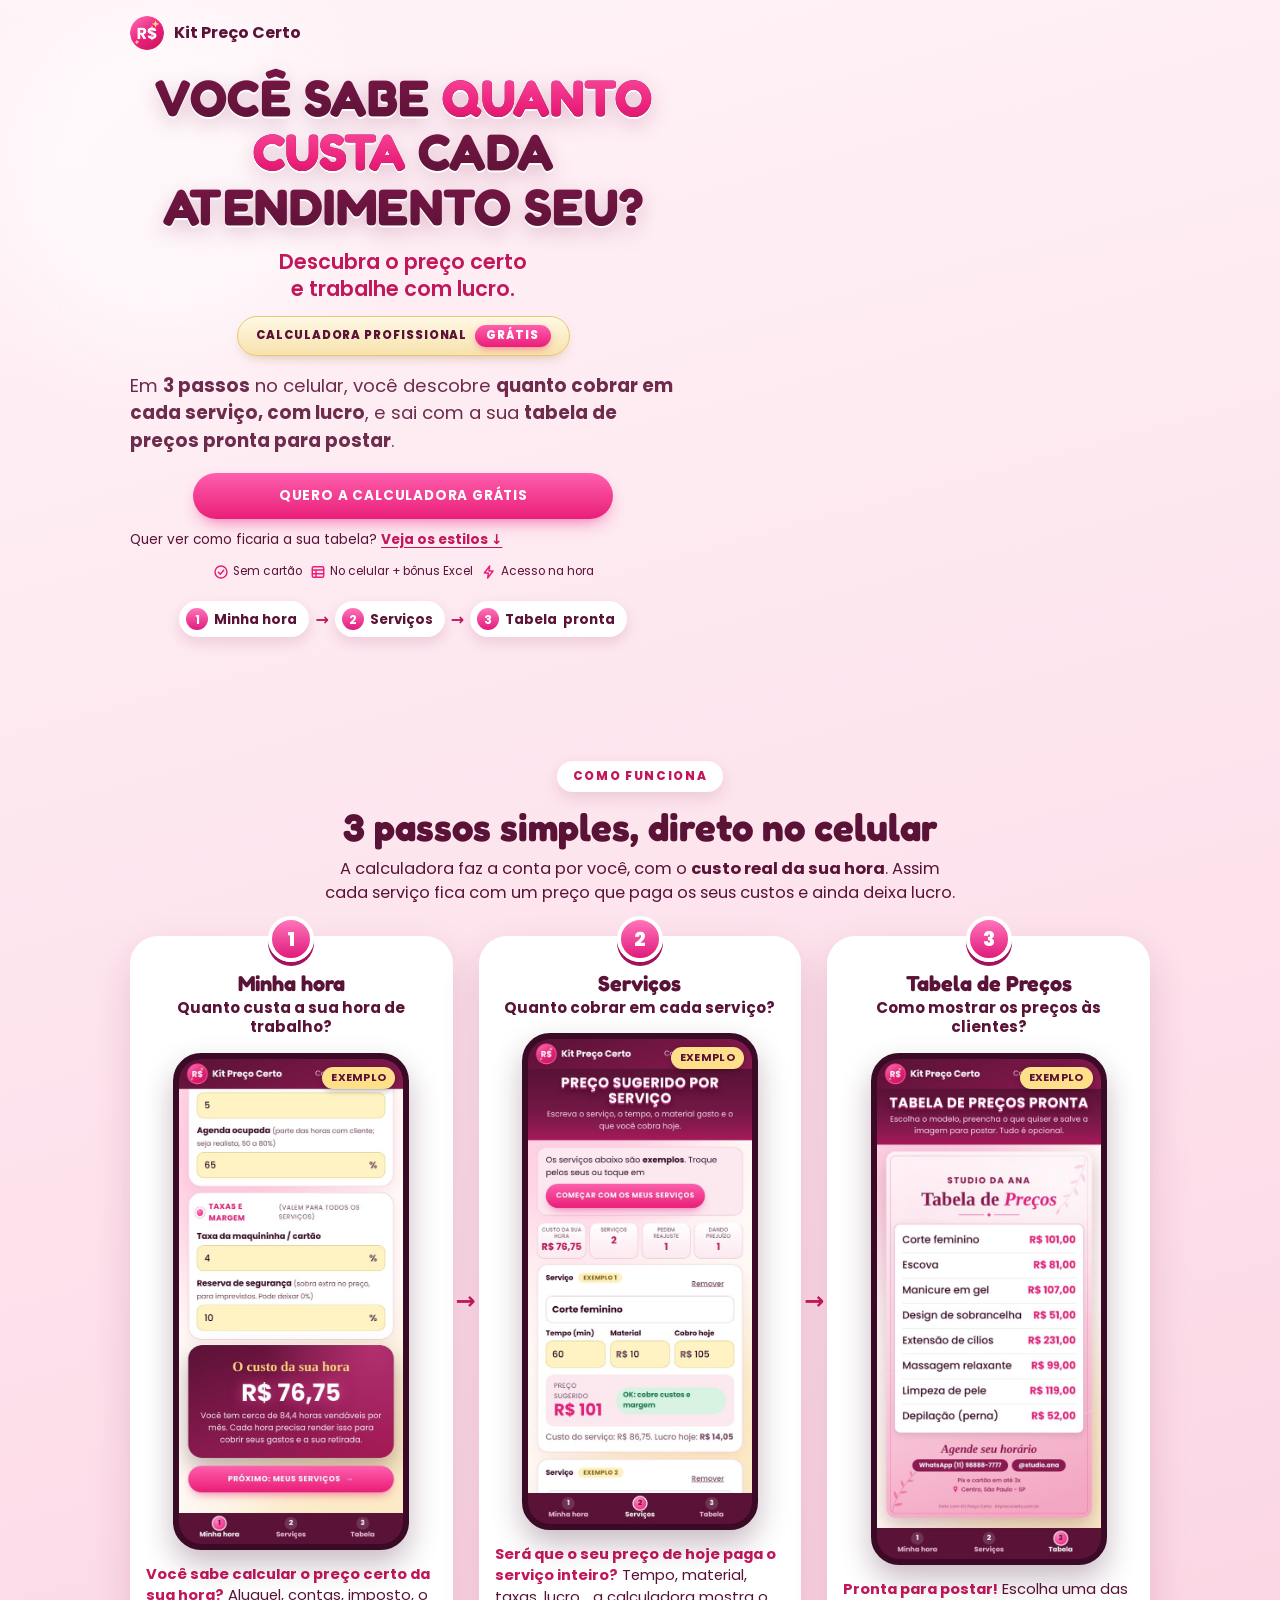
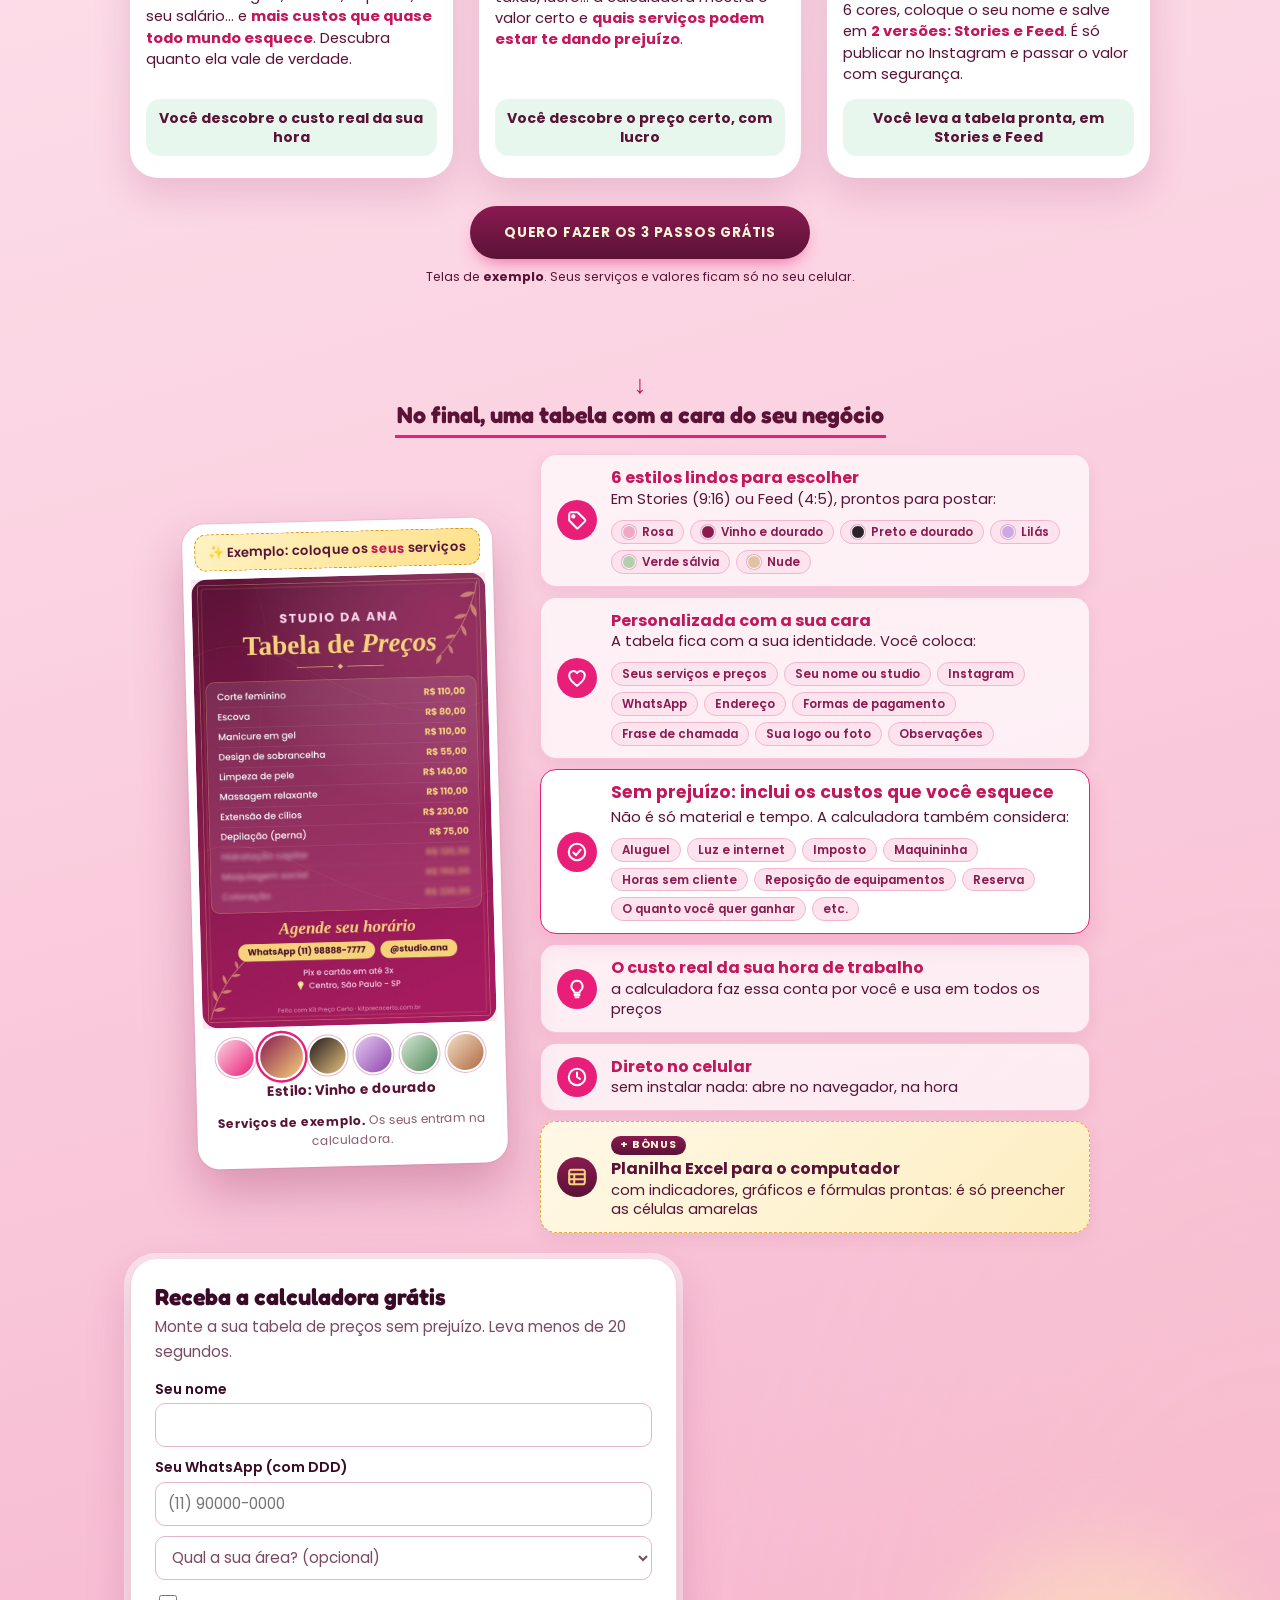
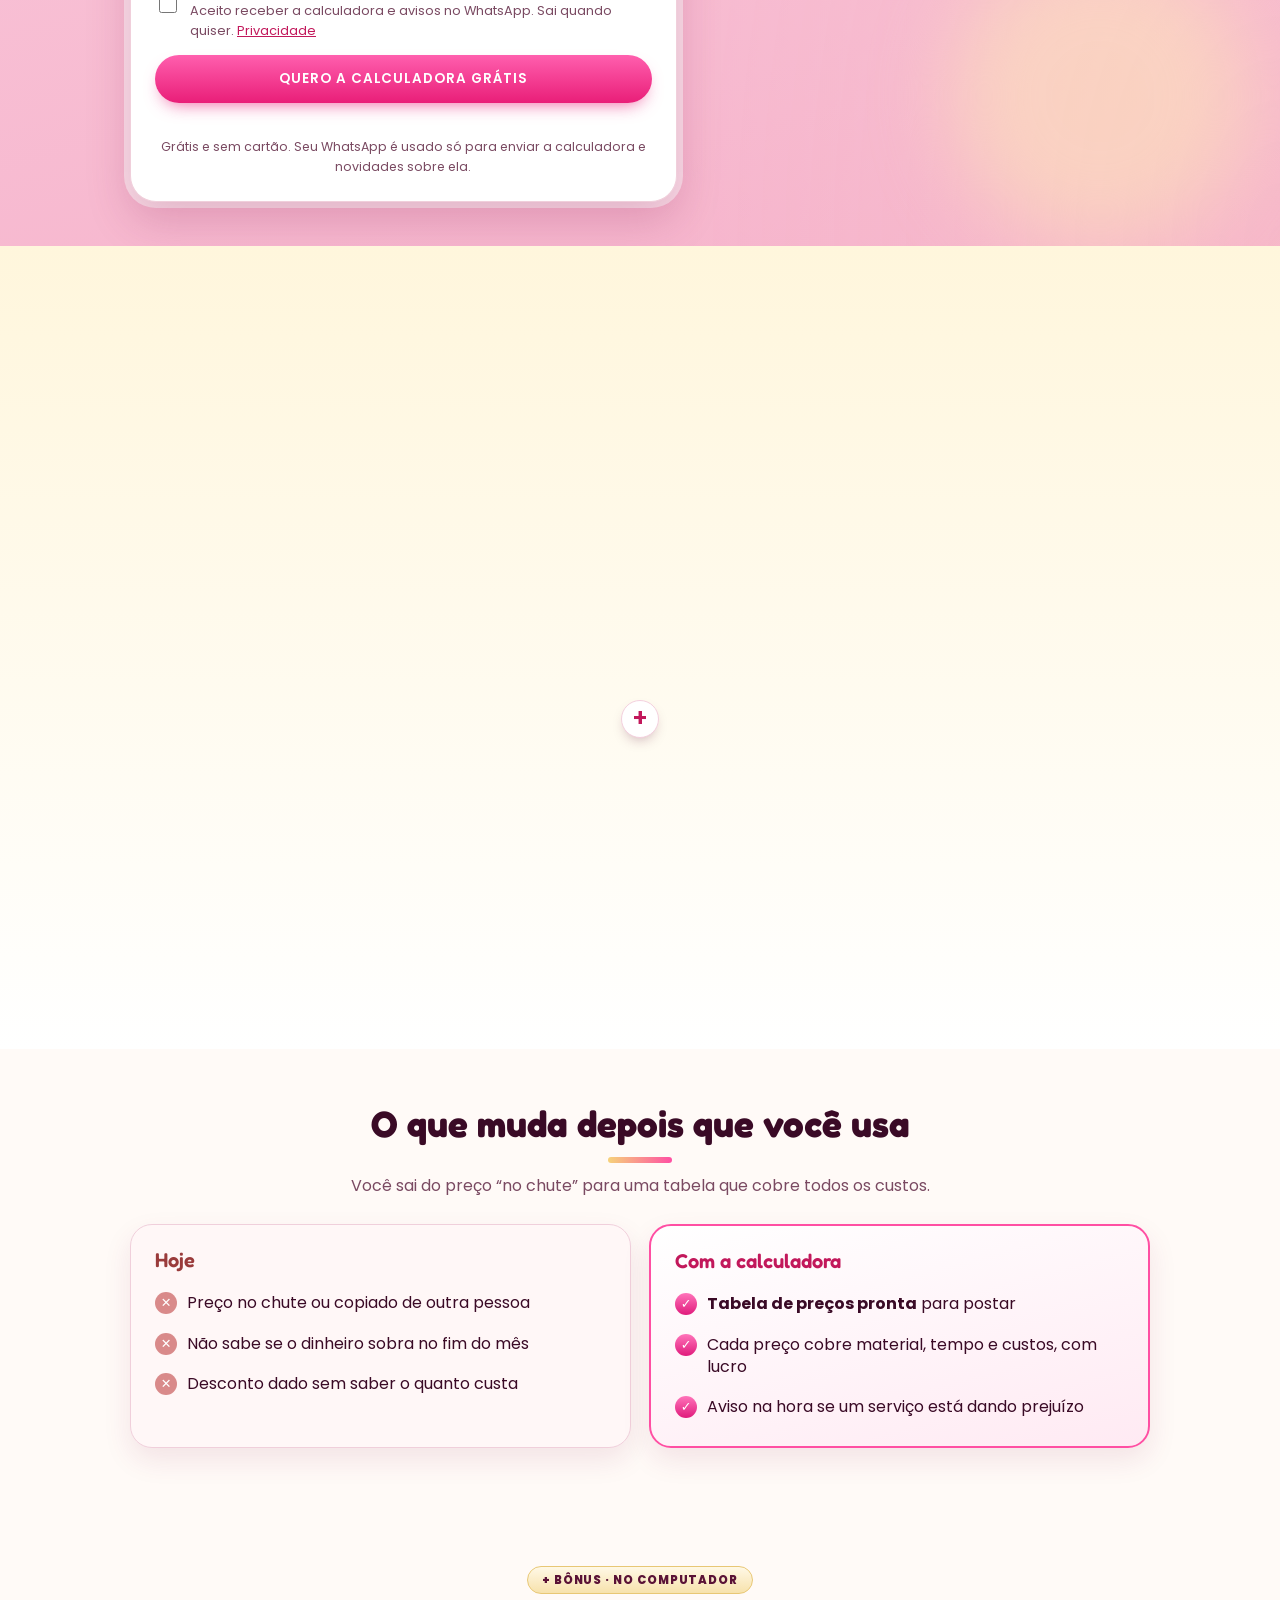
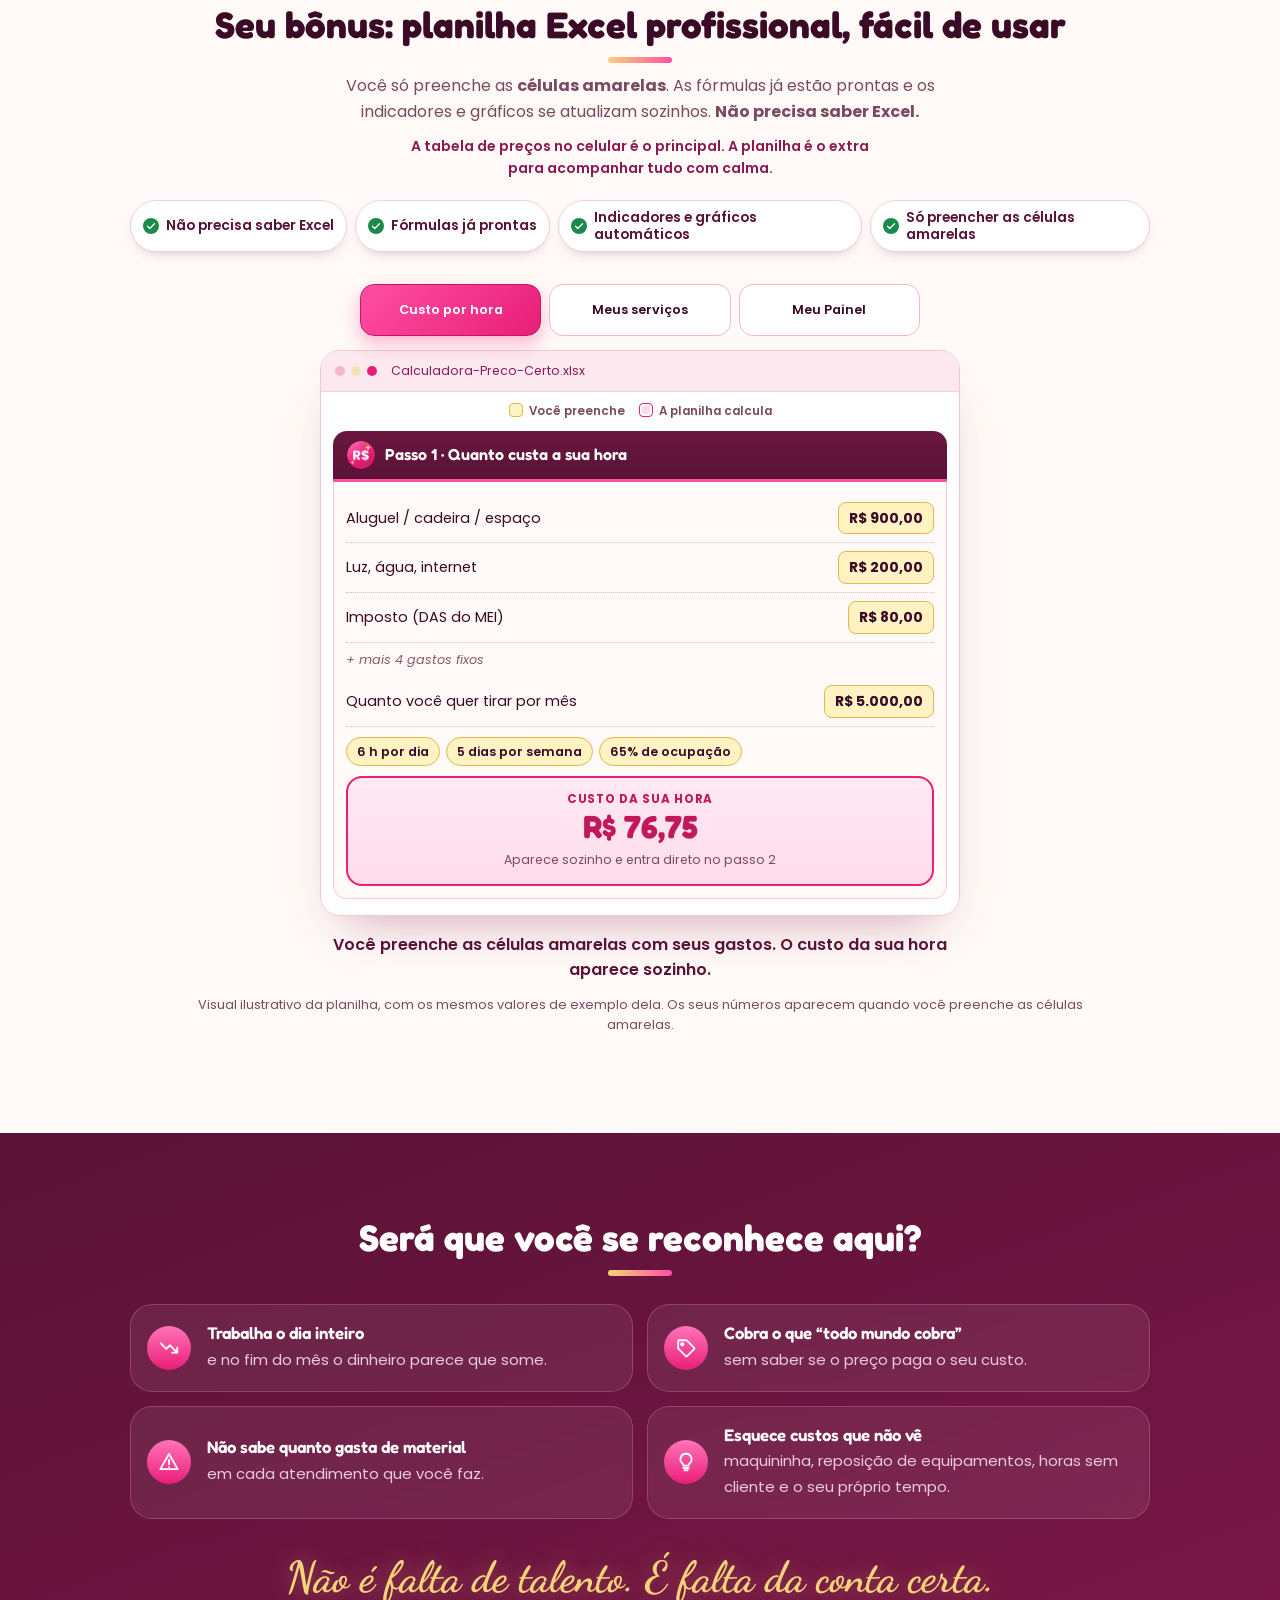
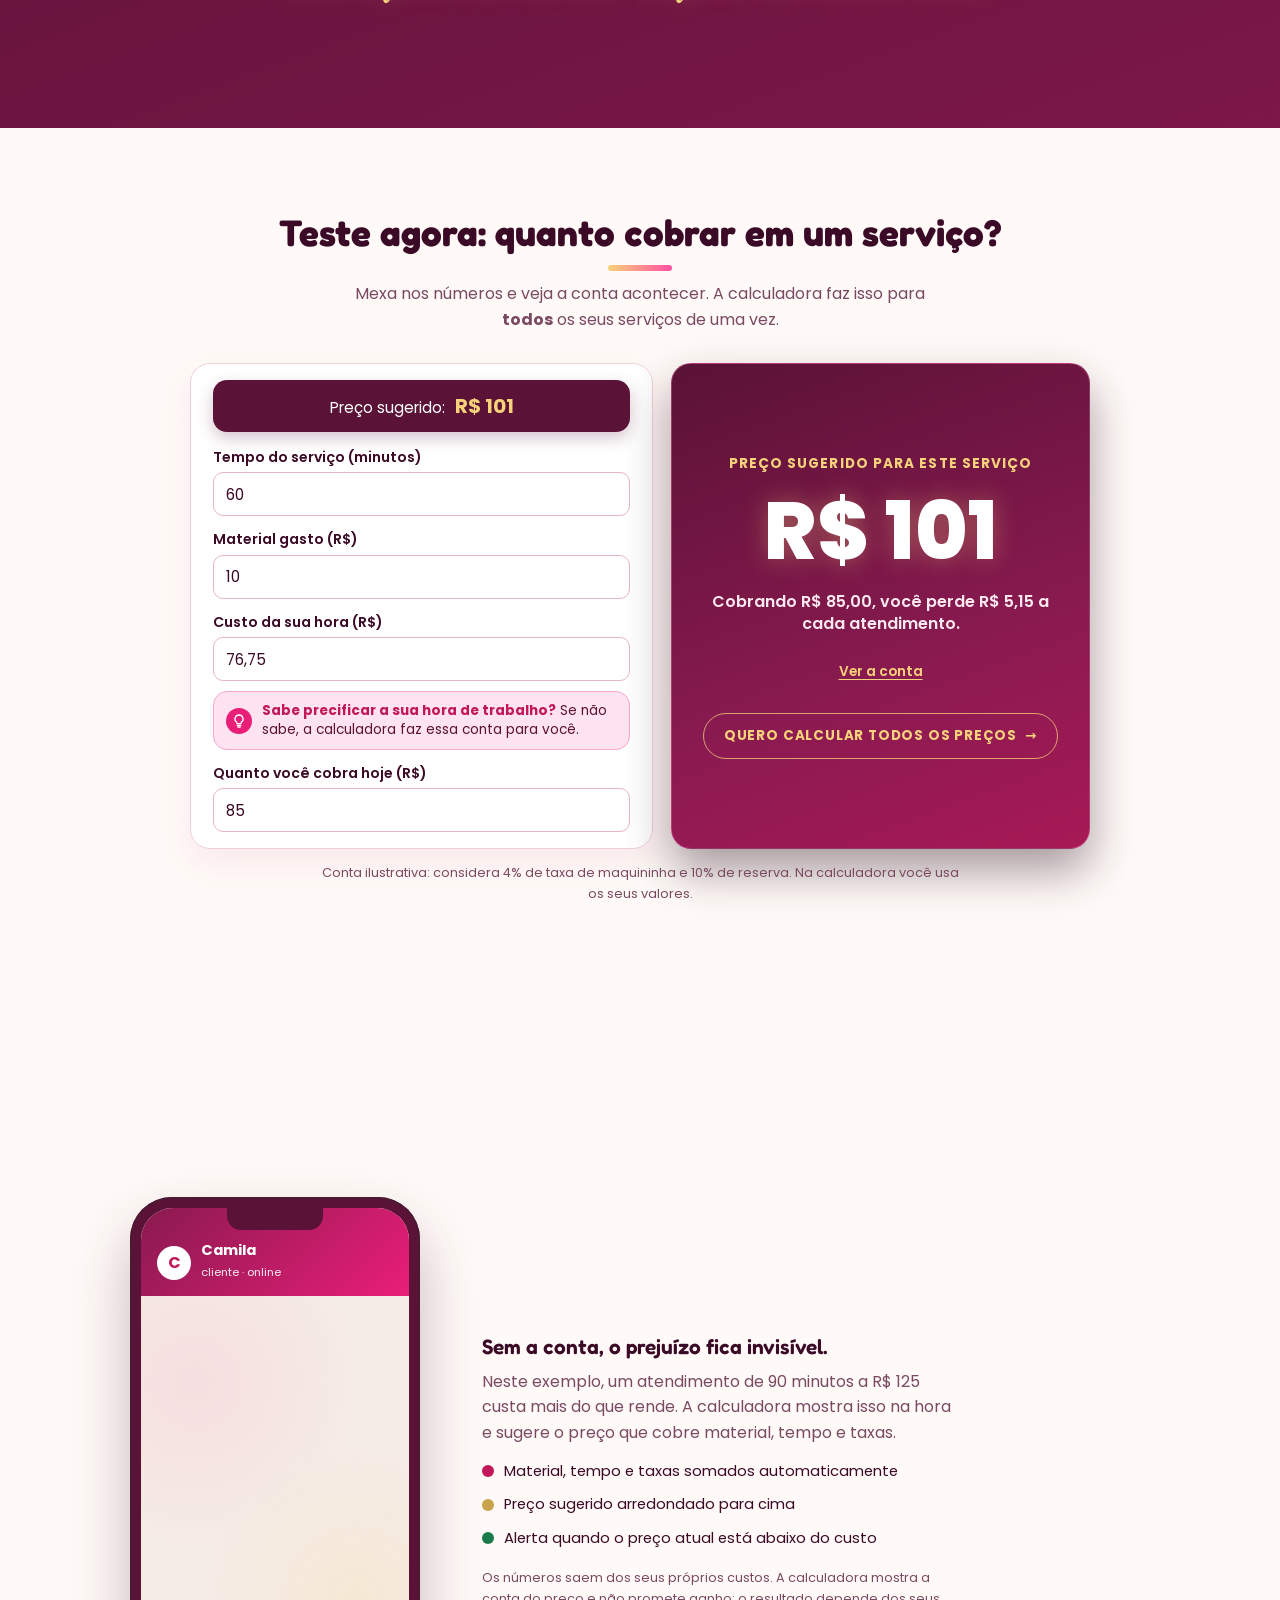
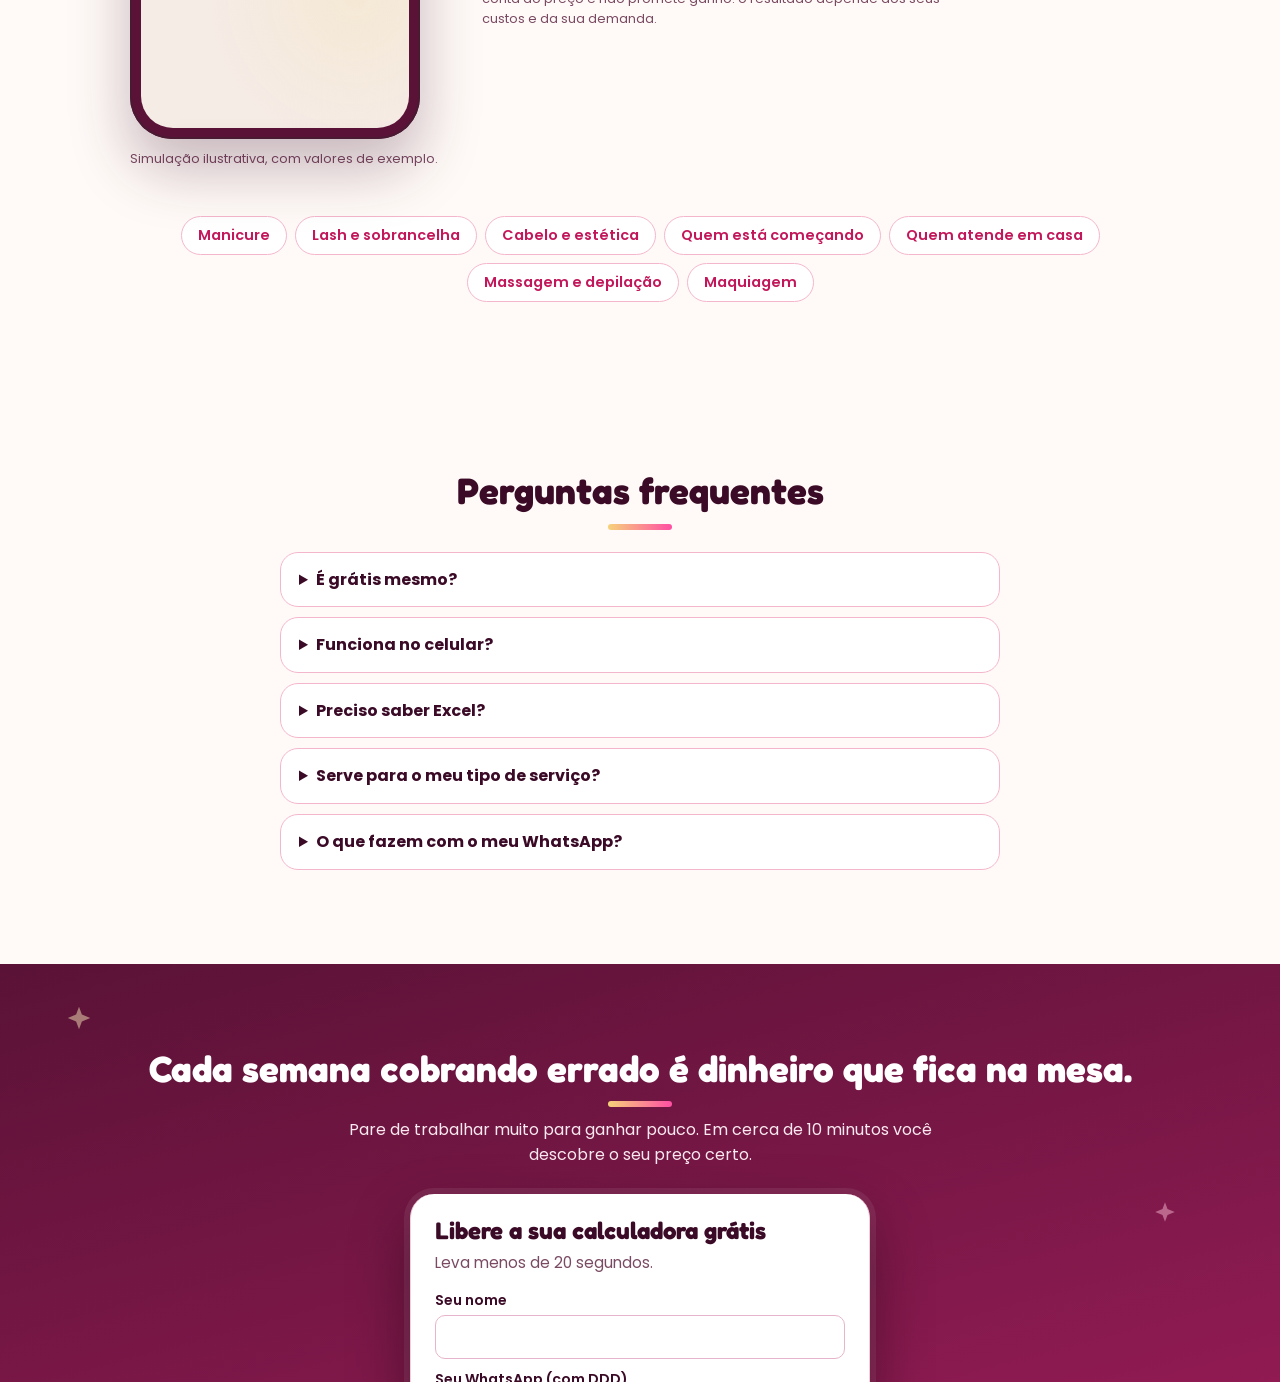
==== commit 49a66714: "Titulo das tabelas em uma linha sem pilula, faixa de exemplo em uma linha, remove frase repetida Co-" ====
--- a/index.html
+++ b/index.html
@@ -6,7 +6,7 @@
 <link rel="icon" type="image/png" href="favicon.png"><link rel="apple-touch-icon" href="apple-touch-icon.png">
 <link rel="preconnect" href="https://fonts.googleapis.com"><link rel="preconnect" href="https://fonts.gstatic.com" crossorigin>
 <link href="https://fonts.googleapis.com/css2?family=Fredoka:wght@600;700&family=Poppins:wght@400;500;600;700;800&family=Dancing+Script:wght@700&display=swap" rel="stylesheet">
-<link rel="stylesheet" href="style.css?v=126">
+<link rel="stylesheet" href="style.css?v=127">
 <script>document.documentElement.className+=' js';</script><script>try{if(/[?&]ignorar=1/.test(location.search))localStorage.setItem("umami.disabled","1");if(/[?&]ignorar=0/.test(location.search))localStorage.removeItem("umami.disabled")}catch(e){}</script>
 <script defer src="https://stats.kitprecocerto.com.br/script.js" data-website-id="849c7c60-d34a-4f54-abd3-b72d5e8b705a"></script>
 </head><body>
@@ -90,10 +90,10 @@
       <a class="btn how-btn" href="#baixar">Quero fazer os 3 passos grátis</a>
       <p class="how-note">Telas de <b>exemplo</b>. Seus serviços e valores ficam só no seu celular.</p>
     </section>
-    <div class="deliver-h" id="estilos"><span>No final, uma tabela com a cara do seu negócio</span><p>Escolha o estilo e coloque <b>os seus serviços e preços</b>.</p></div>
+    <div class="deliver-h" id="estilos"><span>No final, uma tabela com a cara do seu negócio</span></div>
     <div class="deliver">
     <figure class="hero-tab" id="tp" aria-label="Exemplos da imagem da tabela de preços que a calculadora gera (valores de exemplo)">
-      <p class="ex-bar">✨ Exemplo: você coloca os <b>seus</b> serviços</p>
+      <p class="ex-bar">✨ Exemplo: coloque os <b>seus</b> serviços</p>
       <div class="tp-stage"><img src="tab-rosa.jpg?v=4" width="720" height="1100" alt="Tabela de preços no estilo Rosa, com serviços e valores de exemplo" class="on"><img src="tab-vinho.jpg?v=4" width="720" height="1100" alt="Tabela de preços no estilo Vinho e dourado, com serviços e valores de exemplo" class="" loading="lazy"><img src="tab-preto.jpg?v=4" width="720" height="1100" alt="Tabela de preços no estilo Preto e dourado, com serviços e valores de exemplo" class="" loading="lazy"><img src="tab-lilas.jpg?v=4" width="720" height="1100" alt="Tabela de preços no estilo Lilás, com serviços e valores de exemplo" class="" loading="lazy"><img src="tab-verde.jpg?v=4" width="720" height="1100" alt="Tabela de preços no estilo Verde sálvia, com serviços e valores de exemplo" class="" loading="lazy"><img src="tab-nude.jpg?v=4" width="720" height="1100" alt="Tabela de preços no estilo Nude, com serviços e valores de exemplo" class="" loading="lazy"></div>
       <div class="tp-dots" role="radiogroup" aria-label="Escolha o estilo da tabela"><span class="tp-d on" role="radio" tabindex="0" aria-checked="true" aria-label="Estilo Rosa" data-i="0" style="background:linear-gradient(135deg,#FBD3E2,#E91E78)"></span><span class="tp-d" role="radio" tabindex="0" aria-checked="false" aria-label="Estilo Vinho e dourado" data-i="1" style="background:linear-gradient(135deg,#8a1a50,#f6d27a)"></span><span class="tp-d" role="radio" tabindex="0" aria-checked="false" aria-label="Estilo Preto e dourado" data-i="2" style="background:linear-gradient(135deg,#211a1f,#e7c27d)"></span><span class="tp-d" role="radio" tabindex="0" aria-checked="false" aria-label="Estilo Lilás" data-i="3" style="background:linear-gradient(135deg,#E5CBF2,#8e44ad)"></span><span class="tp-d" role="radio" tabindex="0" aria-checked="false" aria-label="Estilo Verde sálvia" data-i="4" style="background:linear-gradient(135deg,#D8E7D4,#4f8a5b)"></span><span class="tp-d" role="radio" tabindex="0" aria-checked="false" aria-label="Estilo Nude" data-i="5" style="background:linear-gradient(135deg,#F1DEC8,#b0693f)"></span></div>
       <p class="tp-name" id="tpn">Estilo: Rosa</p>
--- a/style.css
+++ b/style.css
@@ -1046,3 +1046,8 @@
 .ex-b{position:absolute;z-index:2;top:8px;right:8px;background:#ffe08a;color:#5a1236;font:700 .68rem Poppins,sans-serif;letter-spacing:.3px;text-transform:uppercase;padding:3px 9px;border-radius:999px;box-shadow:0 2px 6px rgba(0,0,0,.25)}
 .deliver-h span{max-width:min(92%,520px);line-height:1.2;border-radius:26px;padding:12px 22px}
 .hero-tab figcaption b{color:#5a1236}
+/* titulo sem pilula (diferente do botao) + faixa em 1 linha */
+.deliver-h{margin:30px 0 16px}
+.deliver-h span{background:none;box-shadow:none;padding:0 2px 6px;max-width:none;border-radius:0;color:#5a1236;white-space:nowrap;font-size:clamp(.82rem,3.75vw,1.45rem);border-bottom:3px solid #E91E78}
+.deliver-h span::before{top:-32px}
+.ex-bar{white-space:nowrap;font-size:clamp(.7rem,3.3vw,.82rem);padding:9px 6px}
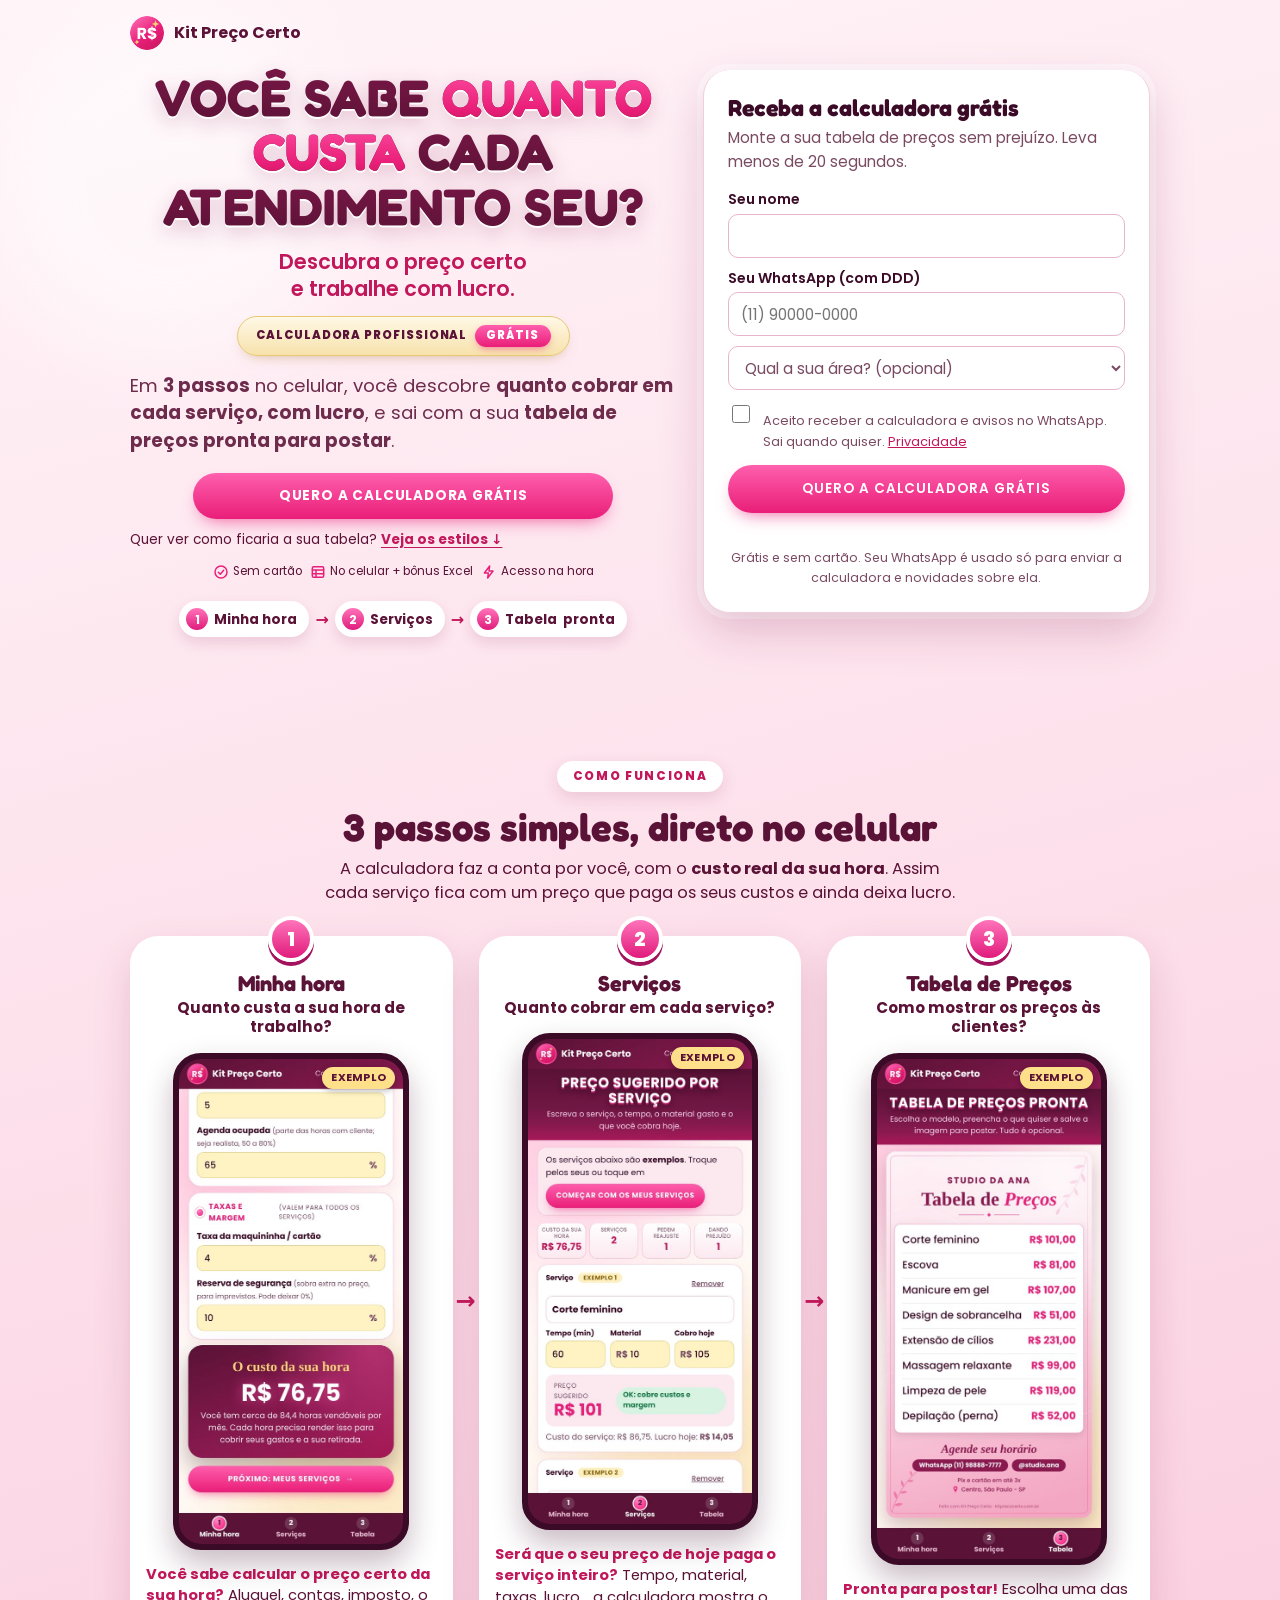
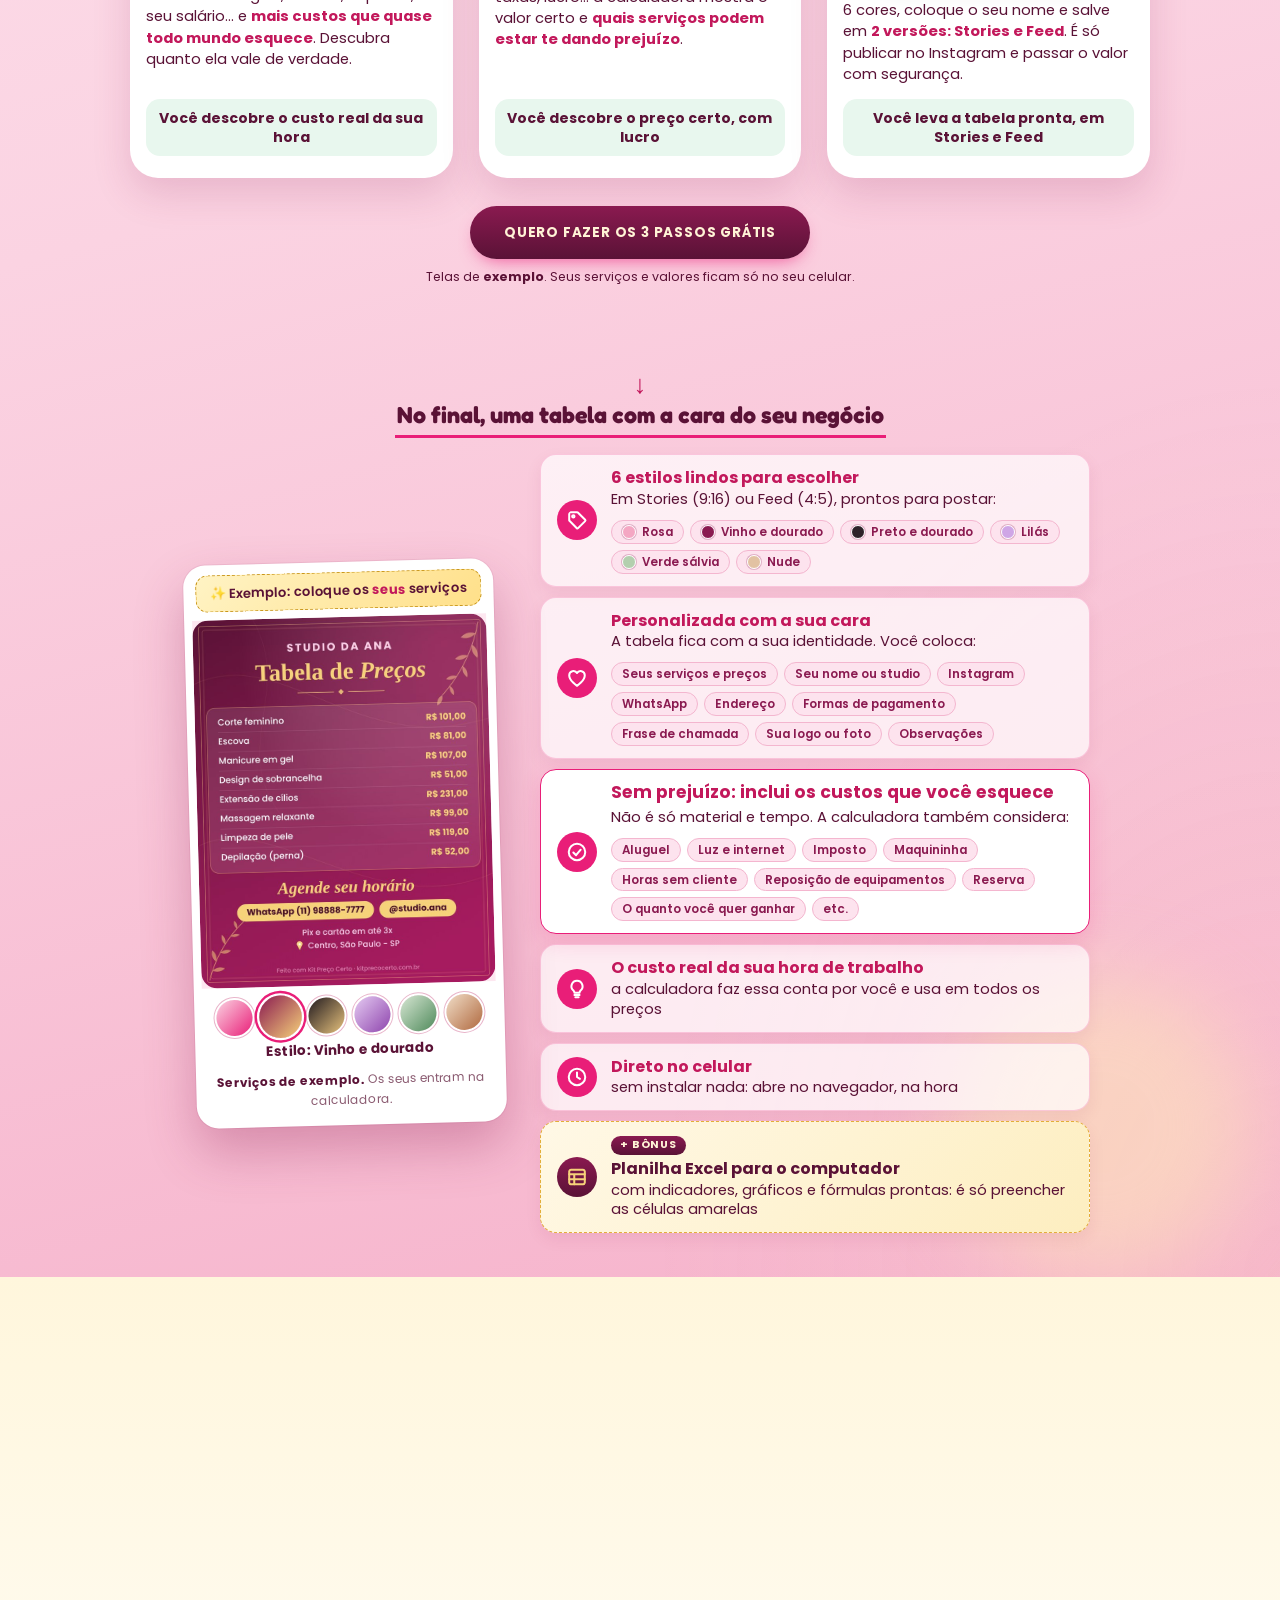
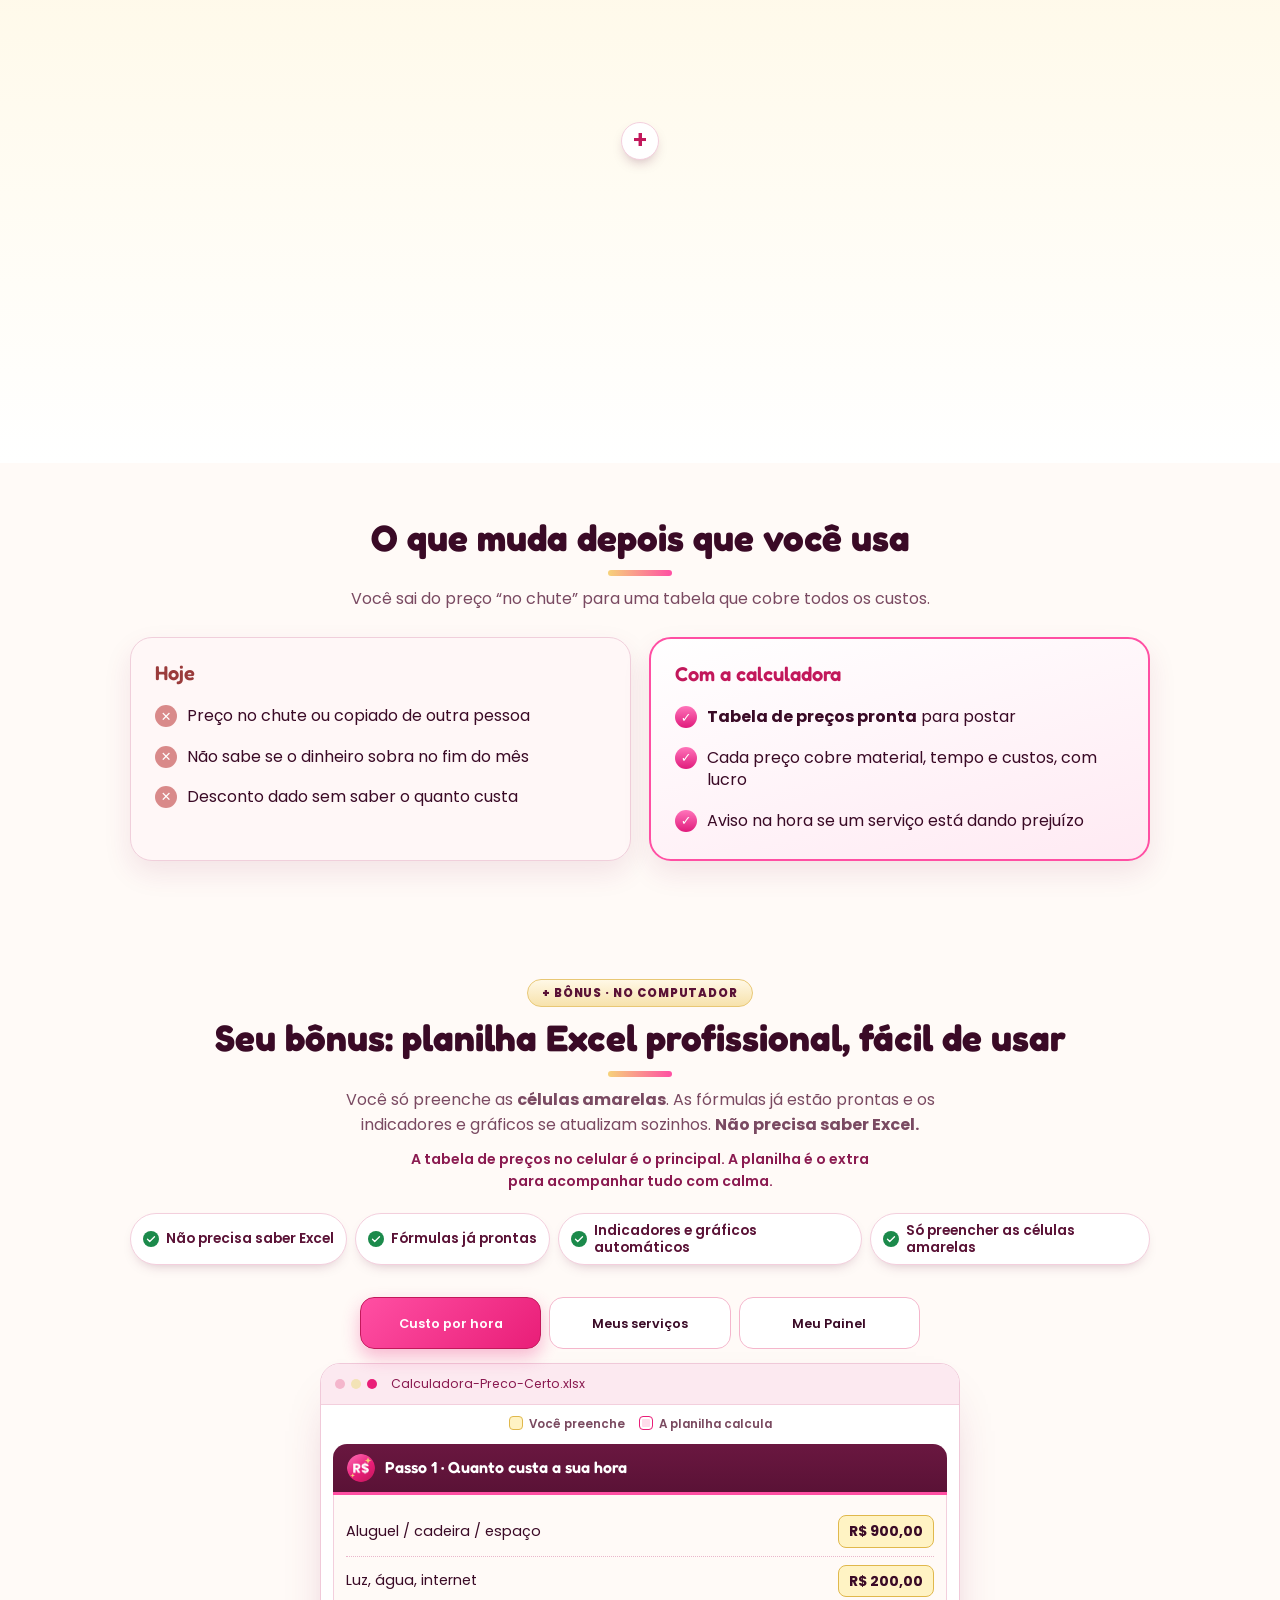
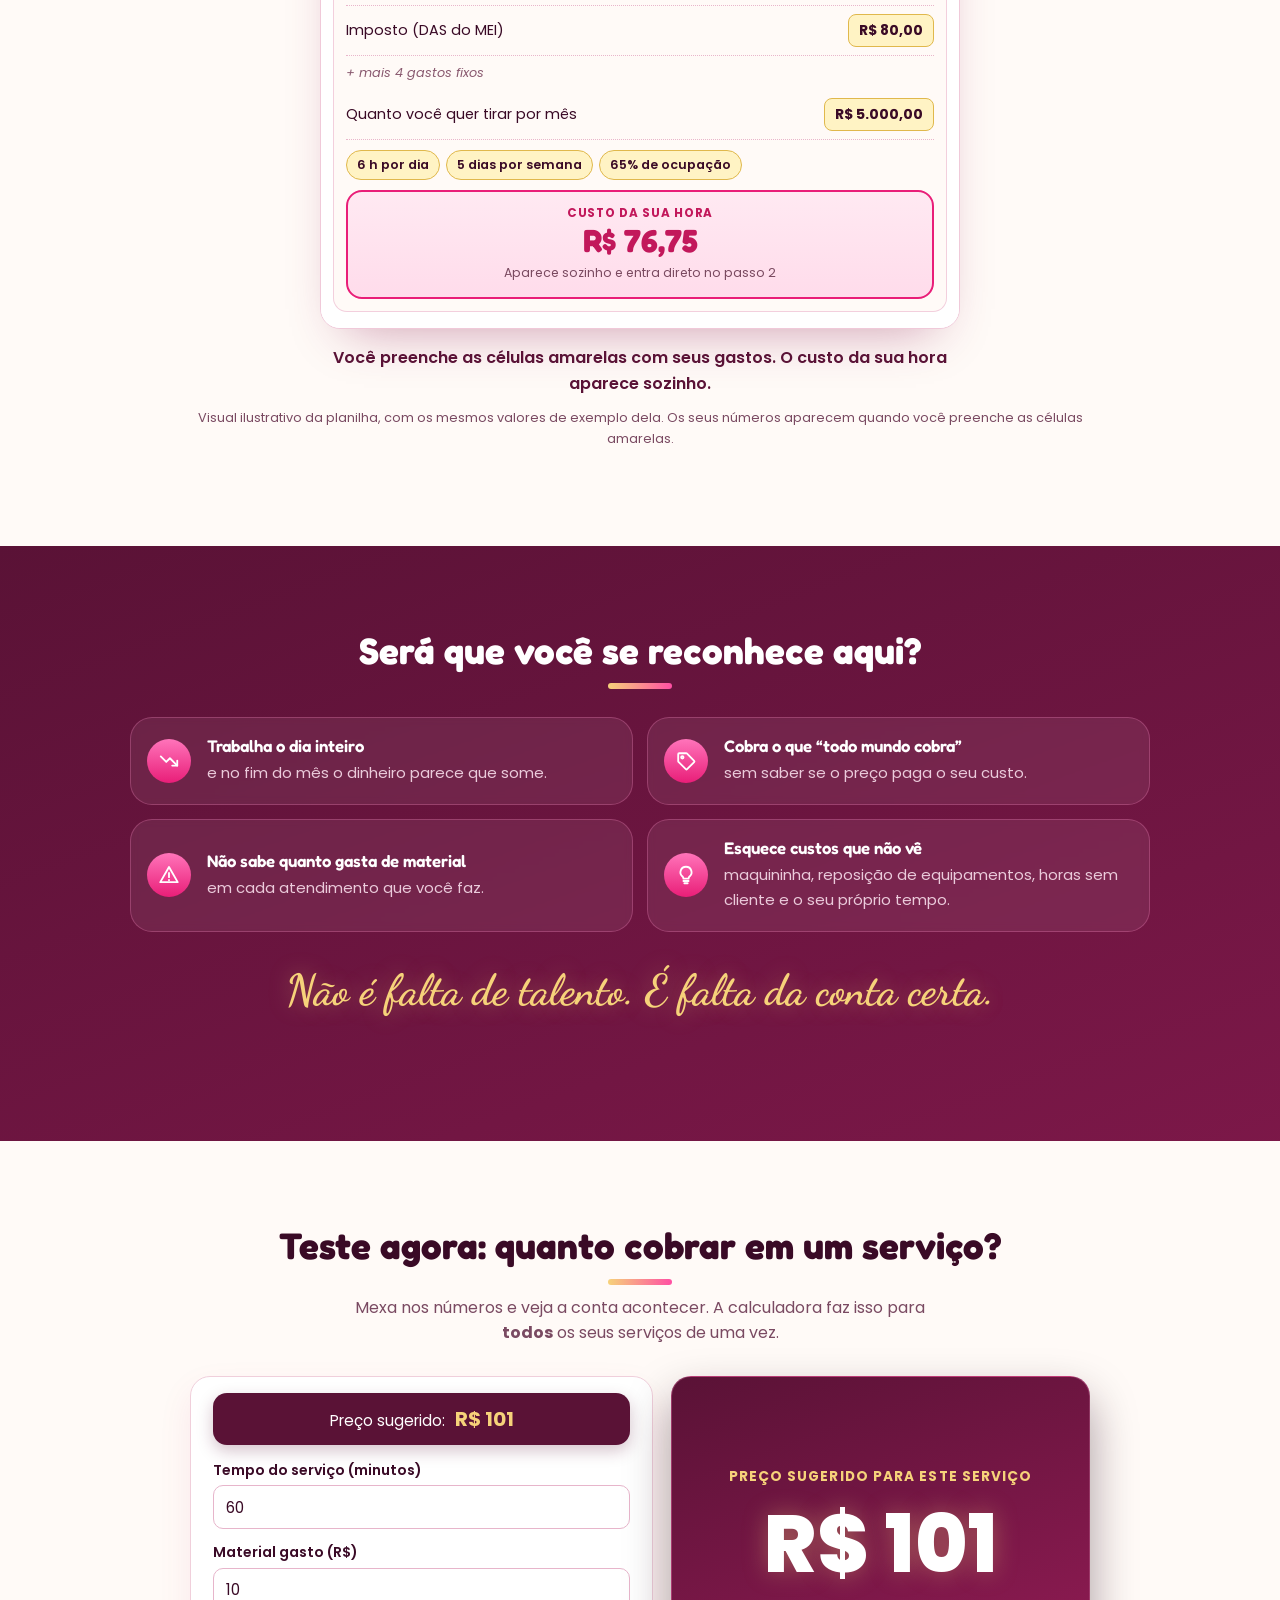
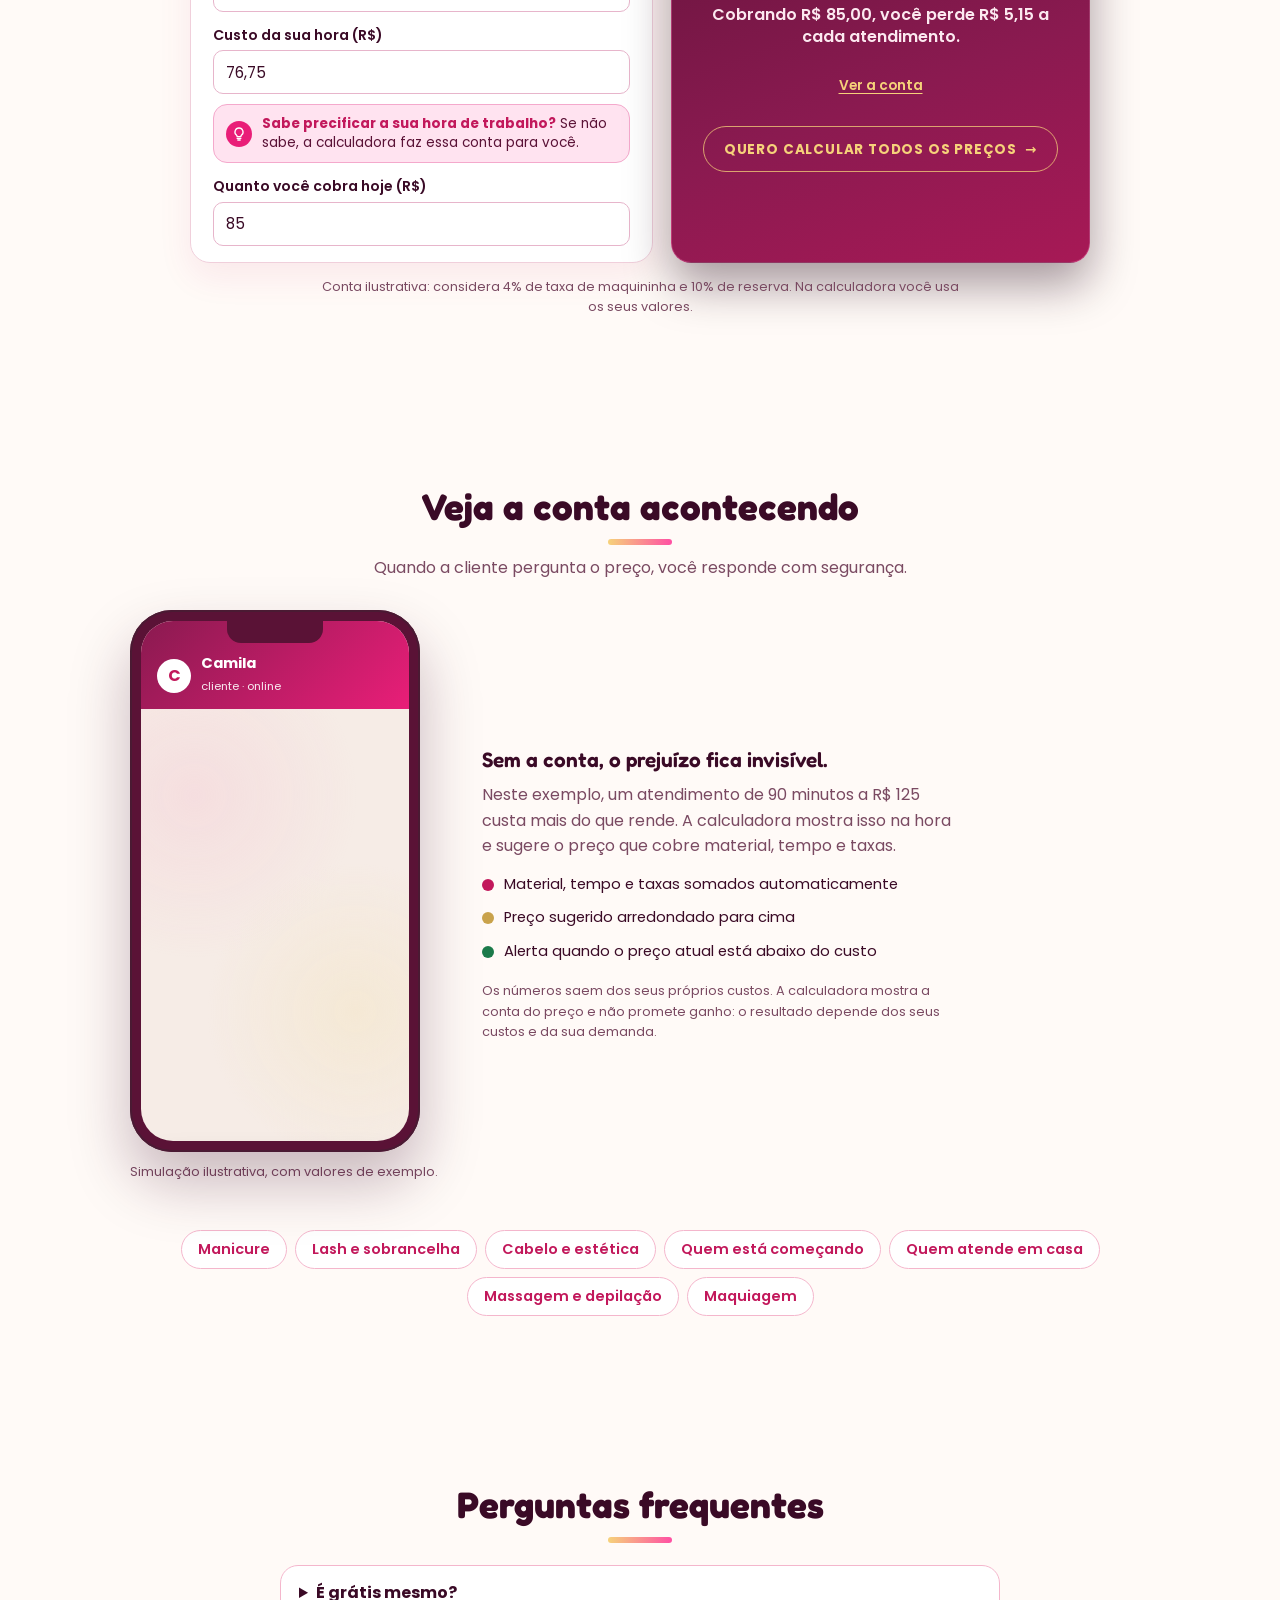
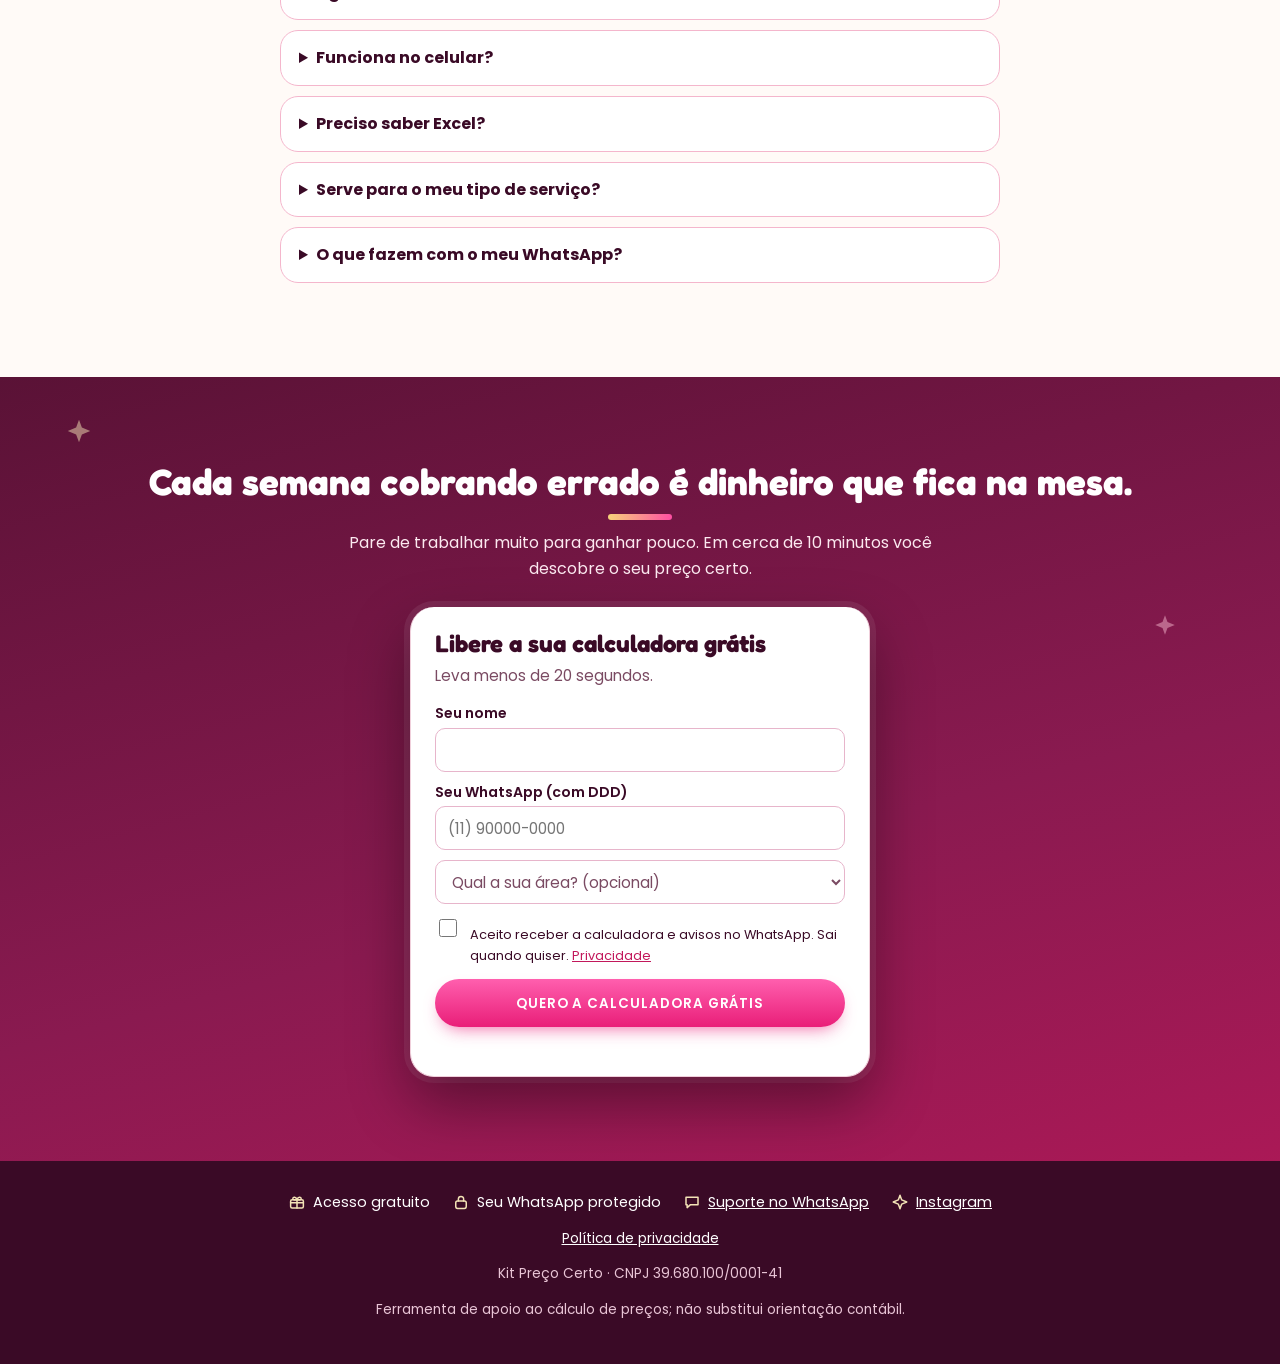
==== commit 2d39162b: "Tabelas de exemplo geradas pela propria calculadora (formato Feed), sem servicos borrados Co-Authore" ====
--- a/index.html
+++ b/index.html
@@ -6,7 +6,7 @@
 <link rel="icon" type="image/png" href="favicon.png"><link rel="apple-touch-icon" href="apple-touch-icon.png">
 <link rel="preconnect" href="https://fonts.googleapis.com"><link rel="preconnect" href="https://fonts.gstatic.com" crossorigin>
 <link href="https://fonts.googleapis.com/css2?family=Fredoka:wght@600;700&family=Poppins:wght@400;500;600;700;800&family=Dancing+Script:wght@700&display=swap" rel="stylesheet">
-<link rel="stylesheet" href="style.css?v=127">
+<link rel="stylesheet" href="style.css?v=128">
 <script>document.documentElement.className+=' js';</script><script>try{if(/[?&]ignorar=1/.test(location.search))localStorage.setItem("umami.disabled","1");if(/[?&]ignorar=0/.test(location.search))localStorage.removeItem("umami.disabled")}catch(e){}</script>
 <script defer src="https://stats.kitprecocerto.com.br/script.js" data-website-id="849c7c60-d34a-4f54-abd3-b72d5e8b705a"></script>
 </head><body>
@@ -94,7 +94,7 @@
     <div class="deliver">
     <figure class="hero-tab" id="tp" aria-label="Exemplos da imagem da tabela de preços que a calculadora gera (valores de exemplo)">
       <p class="ex-bar">✨ Exemplo: coloque os <b>seus</b> serviços</p>
-      <div class="tp-stage"><img src="tab-rosa.jpg?v=4" width="720" height="1100" alt="Tabela de preços no estilo Rosa, com serviços e valores de exemplo" class="on"><img src="tab-vinho.jpg?v=4" width="720" height="1100" alt="Tabela de preços no estilo Vinho e dourado, com serviços e valores de exemplo" class="" loading="lazy"><img src="tab-preto.jpg?v=4" width="720" height="1100" alt="Tabela de preços no estilo Preto e dourado, com serviços e valores de exemplo" class="" loading="lazy"><img src="tab-lilas.jpg?v=4" width="720" height="1100" alt="Tabela de preços no estilo Lilás, com serviços e valores de exemplo" class="" loading="lazy"><img src="tab-verde.jpg?v=4" width="720" height="1100" alt="Tabela de preços no estilo Verde sálvia, com serviços e valores de exemplo" class="" loading="lazy"><img src="tab-nude.jpg?v=4" width="720" height="1100" alt="Tabela de preços no estilo Nude, com serviços e valores de exemplo" class="" loading="lazy"></div>
+      <div class="tp-stage"><img src="tab-rosa.jpg?v=5" width="720" height="900" alt="Tabela de preços no estilo Rosa, com serviços e valores de exemplo" class="on"><img src="tab-vinho.jpg?v=5" width="720" height="900" alt="Tabela de preços no estilo Vinho e dourado, com serviços e valores de exemplo" class="" loading="lazy"><img src="tab-preto.jpg?v=5" width="720" height="900" alt="Tabela de preços no estilo Preto e dourado, com serviços e valores de exemplo" class="" loading="lazy"><img src="tab-lilas.jpg?v=5" width="720" height="900" alt="Tabela de preços no estilo Lilás, com serviços e valores de exemplo" class="" loading="lazy"><img src="tab-verde.jpg?v=5" width="720" height="900" alt="Tabela de preços no estilo Verde sálvia, com serviços e valores de exemplo" class="" loading="lazy"><img src="tab-nude.jpg?v=5" width="720" height="900" alt="Tabela de preços no estilo Nude, com serviços e valores de exemplo" class="" loading="lazy"></div>
       <div class="tp-dots" role="radiogroup" aria-label="Escolha o estilo da tabela"><span class="tp-d on" role="radio" tabindex="0" aria-checked="true" aria-label="Estilo Rosa" data-i="0" style="background:linear-gradient(135deg,#FBD3E2,#E91E78)"></span><span class="tp-d" role="radio" tabindex="0" aria-checked="false" aria-label="Estilo Vinho e dourado" data-i="1" style="background:linear-gradient(135deg,#8a1a50,#f6d27a)"></span><span class="tp-d" role="radio" tabindex="0" aria-checked="false" aria-label="Estilo Preto e dourado" data-i="2" style="background:linear-gradient(135deg,#211a1f,#e7c27d)"></span><span class="tp-d" role="radio" tabindex="0" aria-checked="false" aria-label="Estilo Lilás" data-i="3" style="background:linear-gradient(135deg,#E5CBF2,#8e44ad)"></span><span class="tp-d" role="radio" tabindex="0" aria-checked="false" aria-label="Estilo Verde sálvia" data-i="4" style="background:linear-gradient(135deg,#D8E7D4,#4f8a5b)"></span><span class="tp-d" role="radio" tabindex="0" aria-checked="false" aria-label="Estilo Nude" data-i="5" style="background:linear-gradient(135deg,#F1DEC8,#b0693f)"></span></div>
       <p class="tp-name" id="tpn">Estilo: Rosa</p>
       <figcaption><b>Serviços de exemplo.</b> Os seus entram na calculadora.</figcaption>
@@ -123,7 +123,7 @@
       <div class="duo-ic"><svg viewBox="0 0 24 24" fill="none" stroke="currentColor" stroke-width="1.8" stroke-linecap="round" stroke-linejoin="round"><rect x="7" y="2.5" width="10" height="19" rx="2.5"/><path d="M11 18.5h2"/></svg></div>
       <h3>Calculadora no celular</h3>
       <p>Descubra o preço certo de cada serviço e transforme em uma tabela bonita, pronta para divulgar.</p>
-      <div class="duo-thumbs" aria-hidden="true"><img src="tab-rosa.jpg?v=4" width="720" height="1100" alt="" loading="lazy"><img src="tab-vinho.jpg?v=4" width="720" height="1100" alt="" loading="lazy"><img src="tab-nude.jpg?v=4" width="720" height="1100" alt="" loading="lazy"><span>6 estilos de cor</span></div>
+      <div class="duo-thumbs" aria-hidden="true"><img src="tab-rosa.jpg?v=5" width="720" height="900" alt="" loading="lazy"><img src="tab-vinho.jpg?v=5" width="720" height="900" alt="" loading="lazy"><img src="tab-nude.jpg?v=5" width="720" height="900" alt="" loading="lazy"><span>6 estilos de cor</span></div>
       <ul>
         <li>Calcula o preço de cada serviço, com lucro</li>
         <li>Você escolhe a cor e coloca o seu nome, Instagram e WhatsApp</li>
--- a/style.css
+++ b/style.css
@@ -689,7 +689,7 @@
 
 /* ===== v28: carrossel de estilos da tabela ===== */
 .hero-tab{max-width:320px;padding-bottom:4px}
-.tp-stage{position:relative;aspect-ratio:720/1100;background:#fde7f0}
+.tp-stage{position:relative;aspect-ratio:720/900;background:#fde7f0}
 .tp-stage img{position:absolute;inset:0;width:100%;height:100%;object-fit:cover;opacity:0;transition:opacity .6s ease}
 .tp-stage img.on{opacity:1}
 .tp-dots{display:flex;justify-content:center;gap:12px;margin:12px 0 2px}
@@ -870,7 +870,7 @@
 .ob-strip{display:flex;gap:12px;overflow-x:auto;scroll-snap-type:x mandatory;padding:4px 20px 12px;margin:0 -20px;-webkit-overflow-scrolling:touch;scrollbar-width:none}
 .ob-strip::-webkit-scrollbar{display:none}
 .ob-strip figure{flex:none;width:128px;margin:0;scroll-snap-align:center;text-align:center}
-.ob-strip img{width:128px;height:auto;aspect-ratio:720/1100;border-radius:14px;box-shadow:0 10px 22px -10px rgba(90,18,54,.55);background:#fff;display:block}
+.ob-strip img{width:128px;height:auto;aspect-ratio:720/900;border-radius:14px;box-shadow:0 10px 22px -10px rgba(90,18,54,.55);background:#fff;display:block}
 .ob-strip figcaption{margin-top:6px;font-size:.78rem;font-weight:700;color:#5a1236}
 .ob-hint{margin:0 0 14px;text-align:center;font-size:.78rem;color:#8a1a50}
 .ob-steps{list-style:none;display:grid;grid-template-columns:repeat(3,1fr);gap:8px;margin:16px 0 8px;padding:0}
@@ -882,7 +882,7 @@
 body:has(.count) a.btn.btn.btn.ig{background:#fff!important;color:#C2185B!important;border:1.5px solid #C2185B!important;box-shadow:none!important}
 /* v45: tabela de preços em primeiro plano; bônus em destaque secundário */
 .duo-thumbs{display:flex;align-items:center;gap:0;margin:4px 0 16px}
-.duo-thumbs img{width:64px;height:auto;aspect-ratio:720/1100;border-radius:10px;box-shadow:0 8px 16px -8px rgba(90,18,54,.6);border:2px solid #fff;margin-right:-14px;background:#fff}
+.duo-thumbs img{width:64px;height:auto;aspect-ratio:720/900;border-radius:10px;box-shadow:0 8px 16px -8px rgba(90,18,54,.6);border:2px solid #fff;margin-right:-14px;background:#fff}
 .duo-thumbs img:nth-child(1){transform:rotate(-6deg)}.duo-thumbs img:nth-child(3){transform:rotate(6deg)}
 .duo-thumbs span{margin-left:28px;font-size:.8rem;font-weight:700;color:#C2185B}
 .bonus-tag{display:inline-block;margin-bottom:10px;padding:4px 14px;border-radius:999px;background:linear-gradient(180deg,#fff8e6,#f7e2ac);border:1px solid #e8c775;color:#5a1236;font-size:.72rem;font-weight:800;letter-spacing:.08em;text-transform:uppercase}
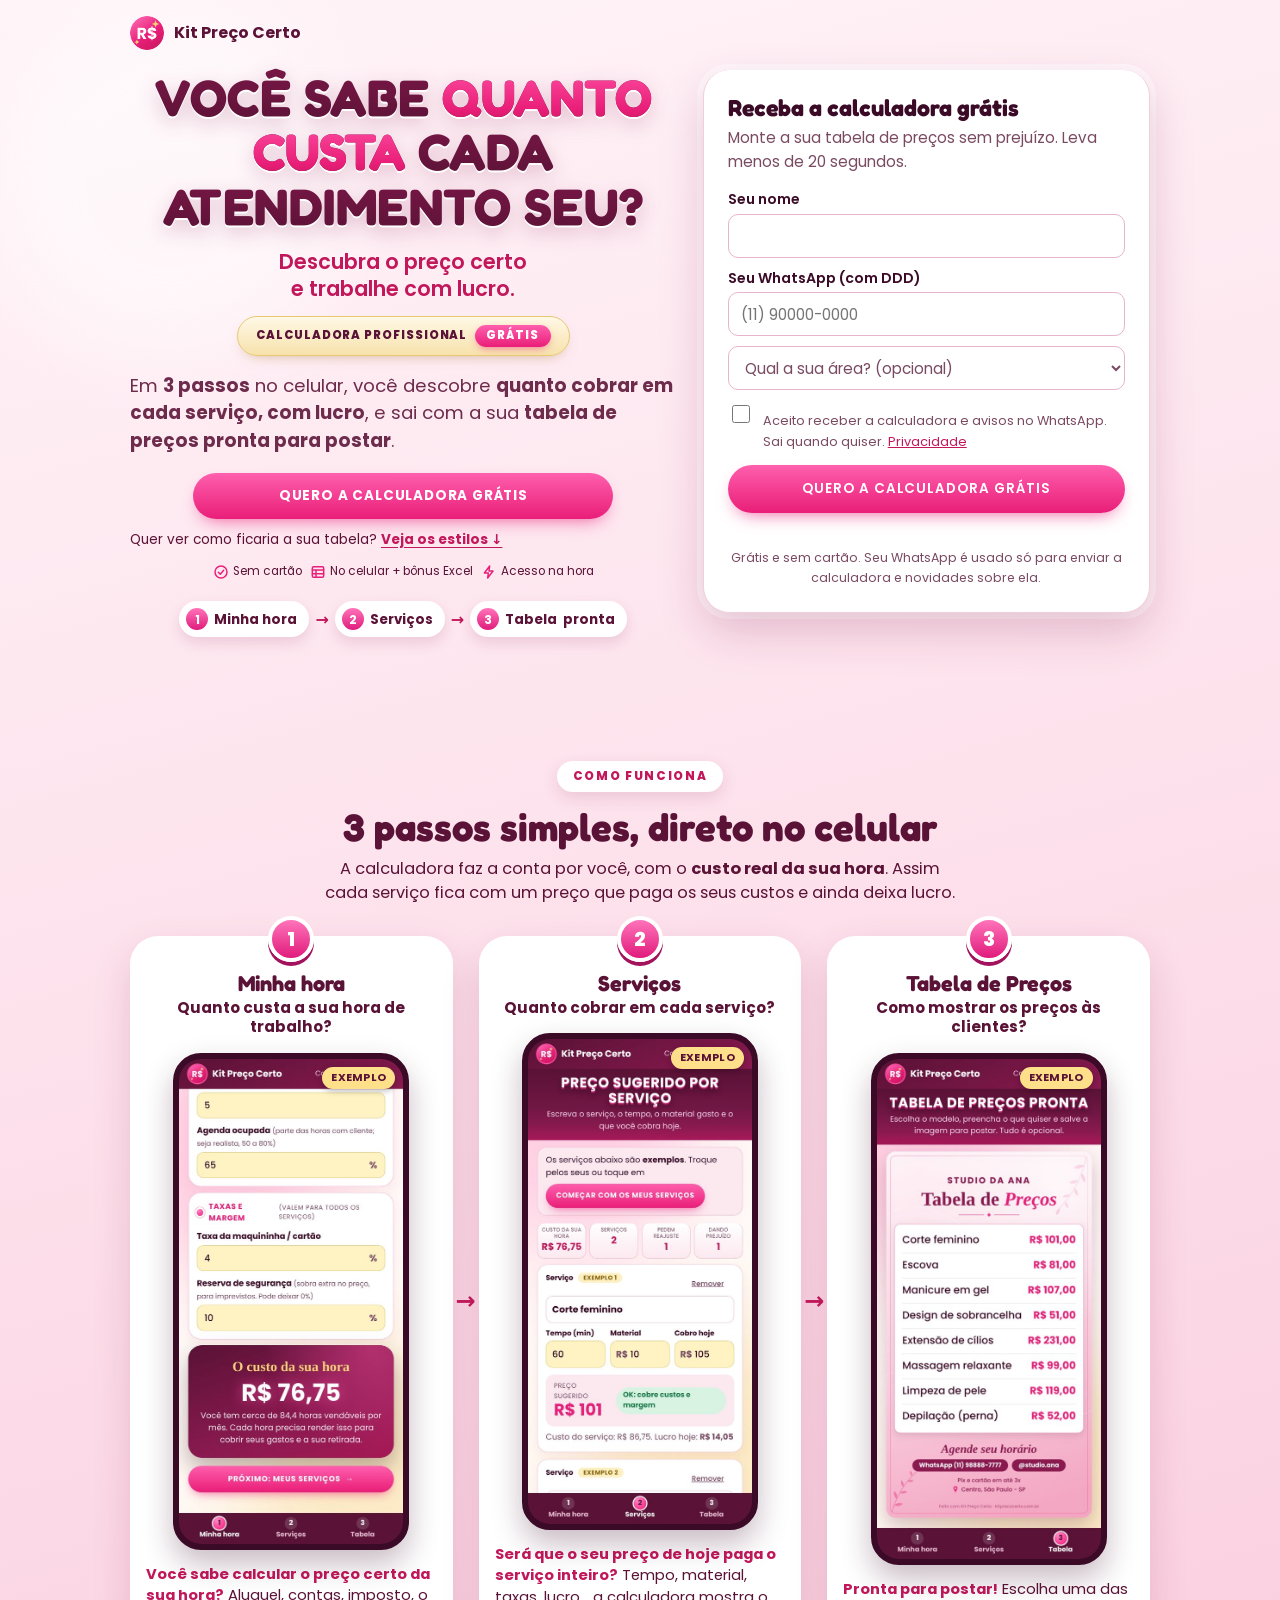
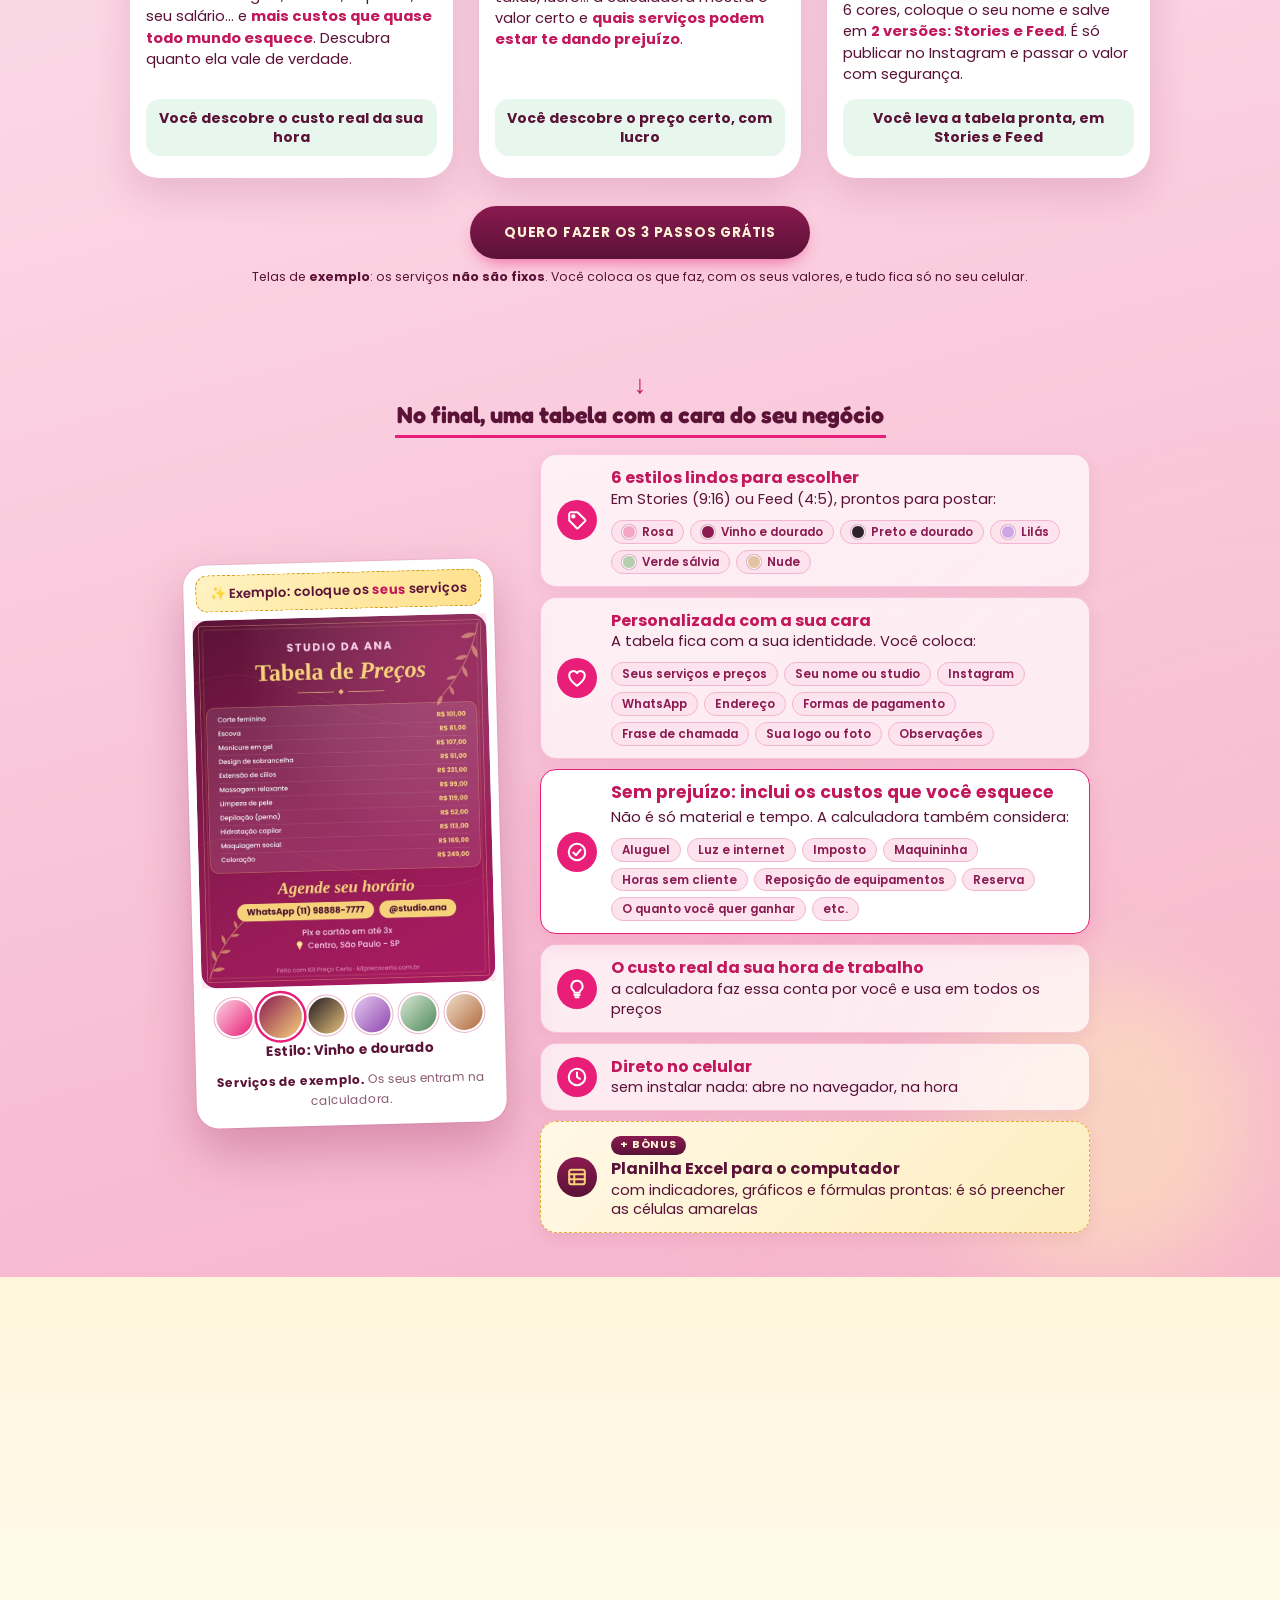
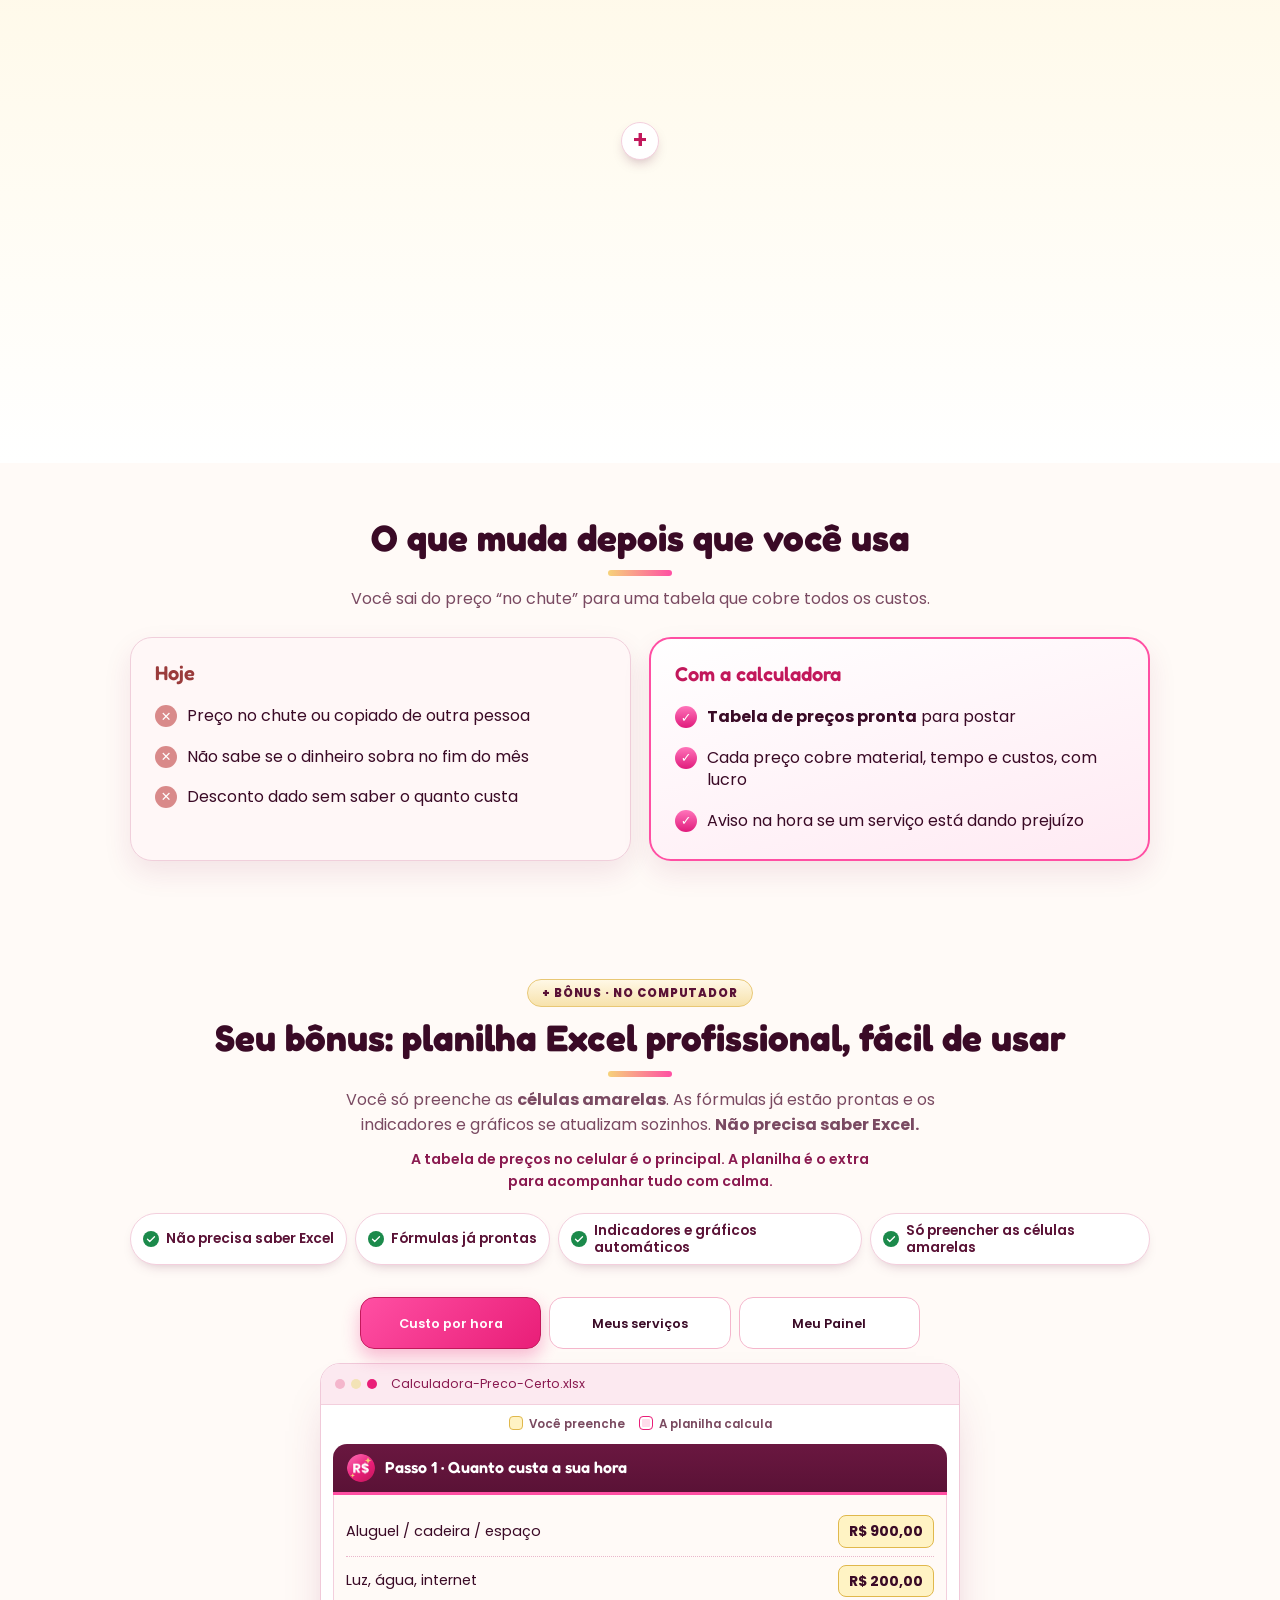
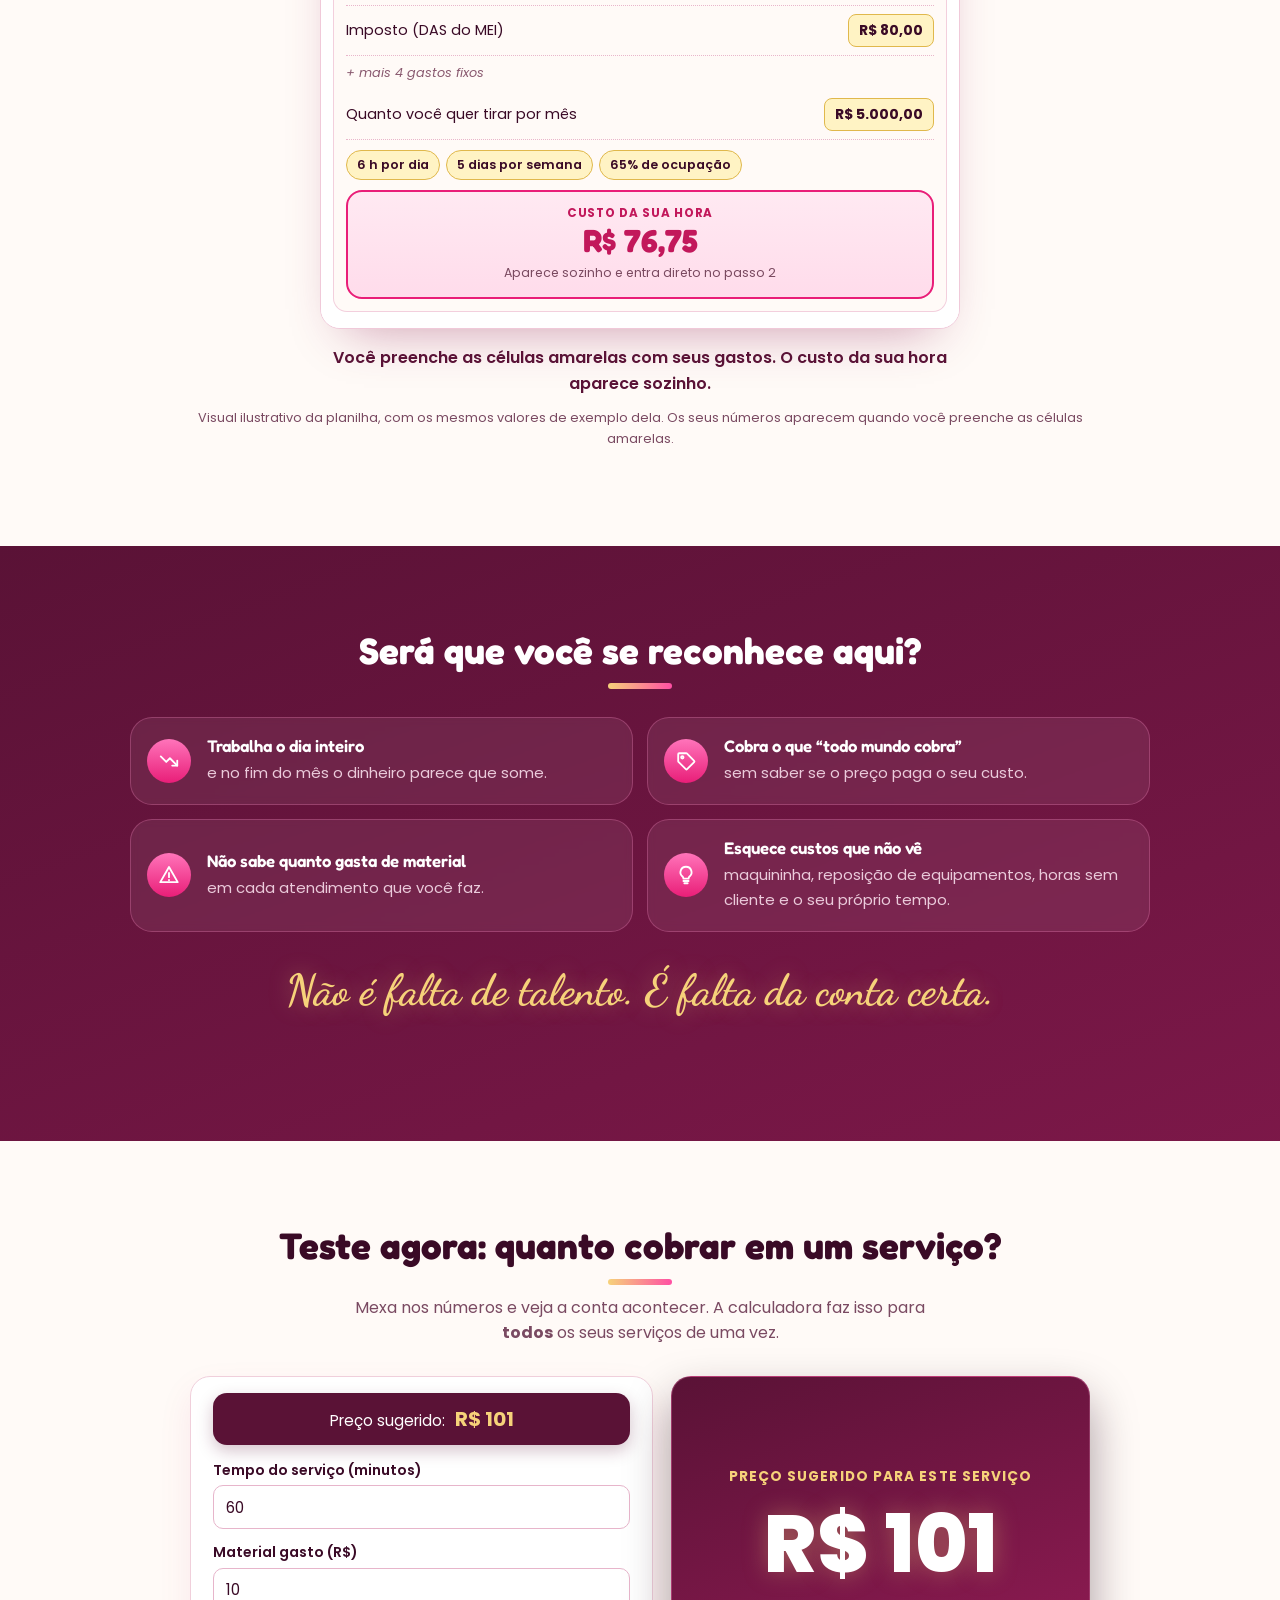
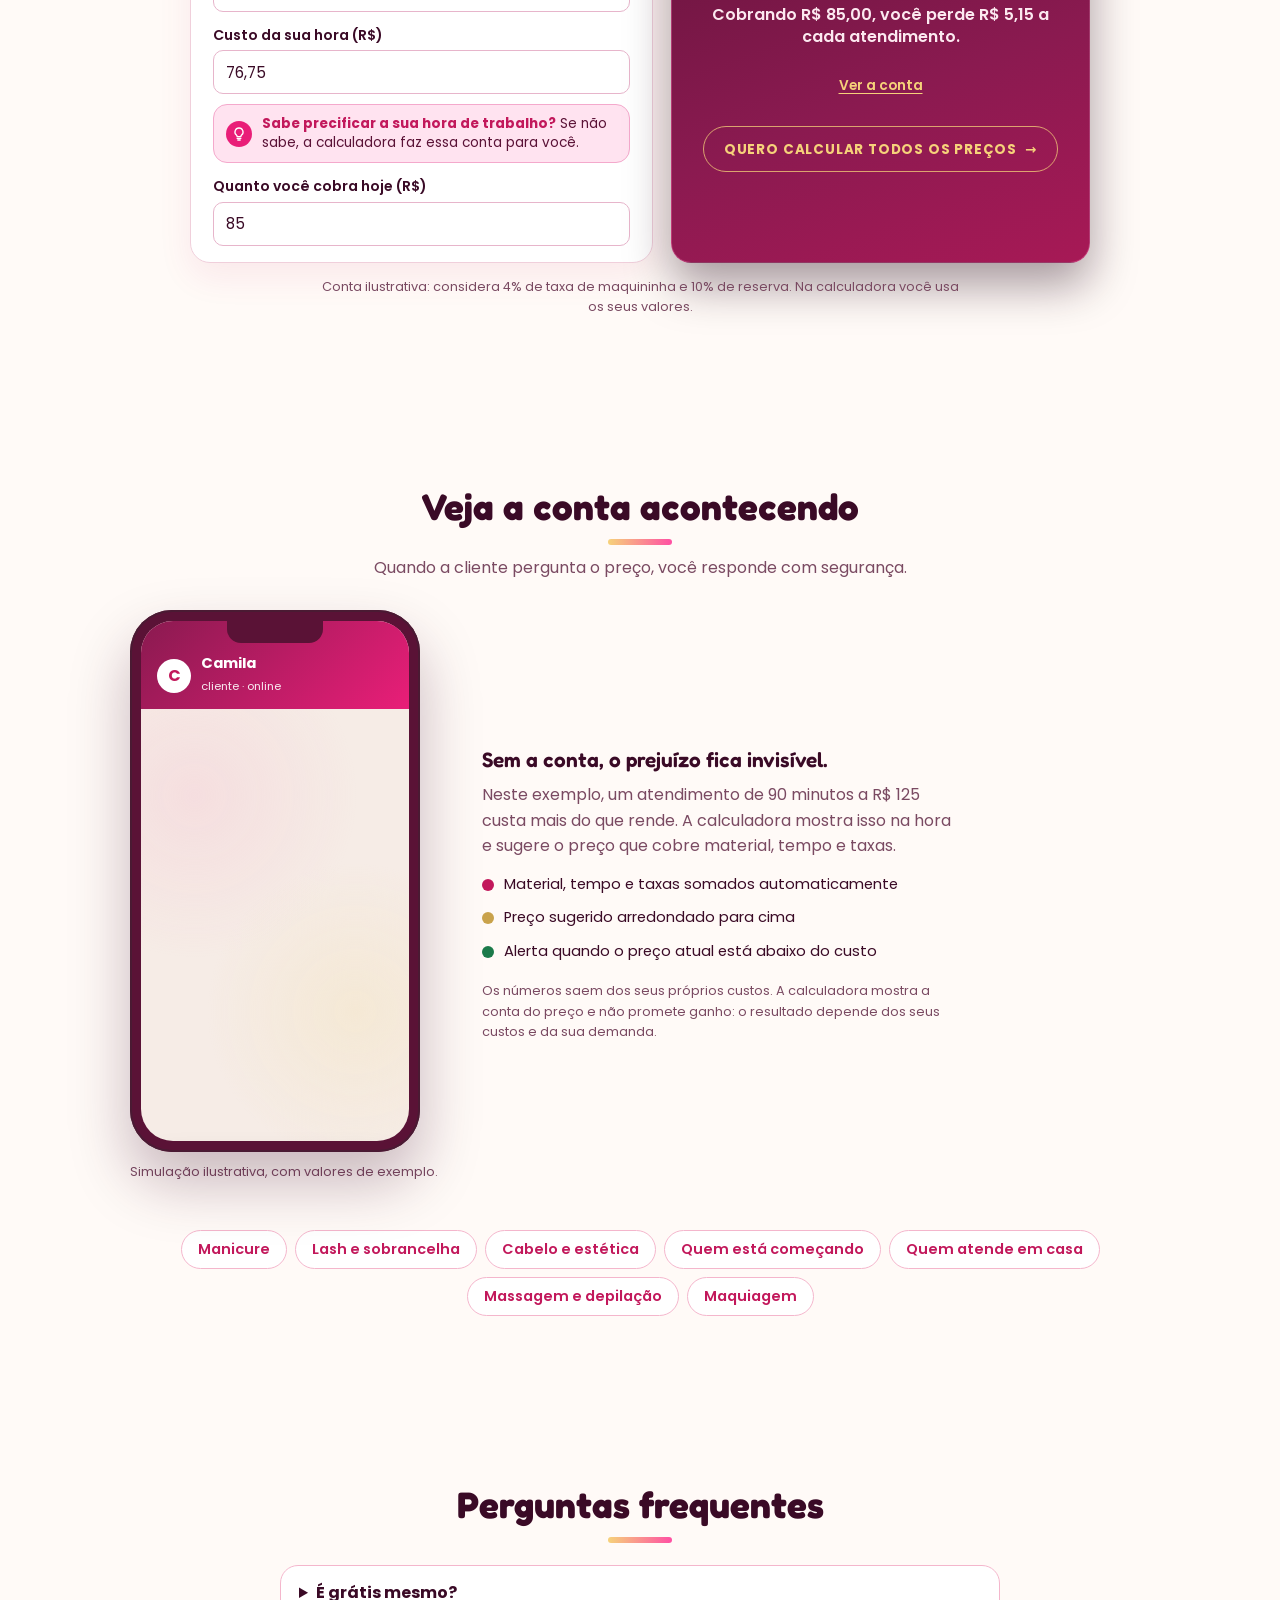
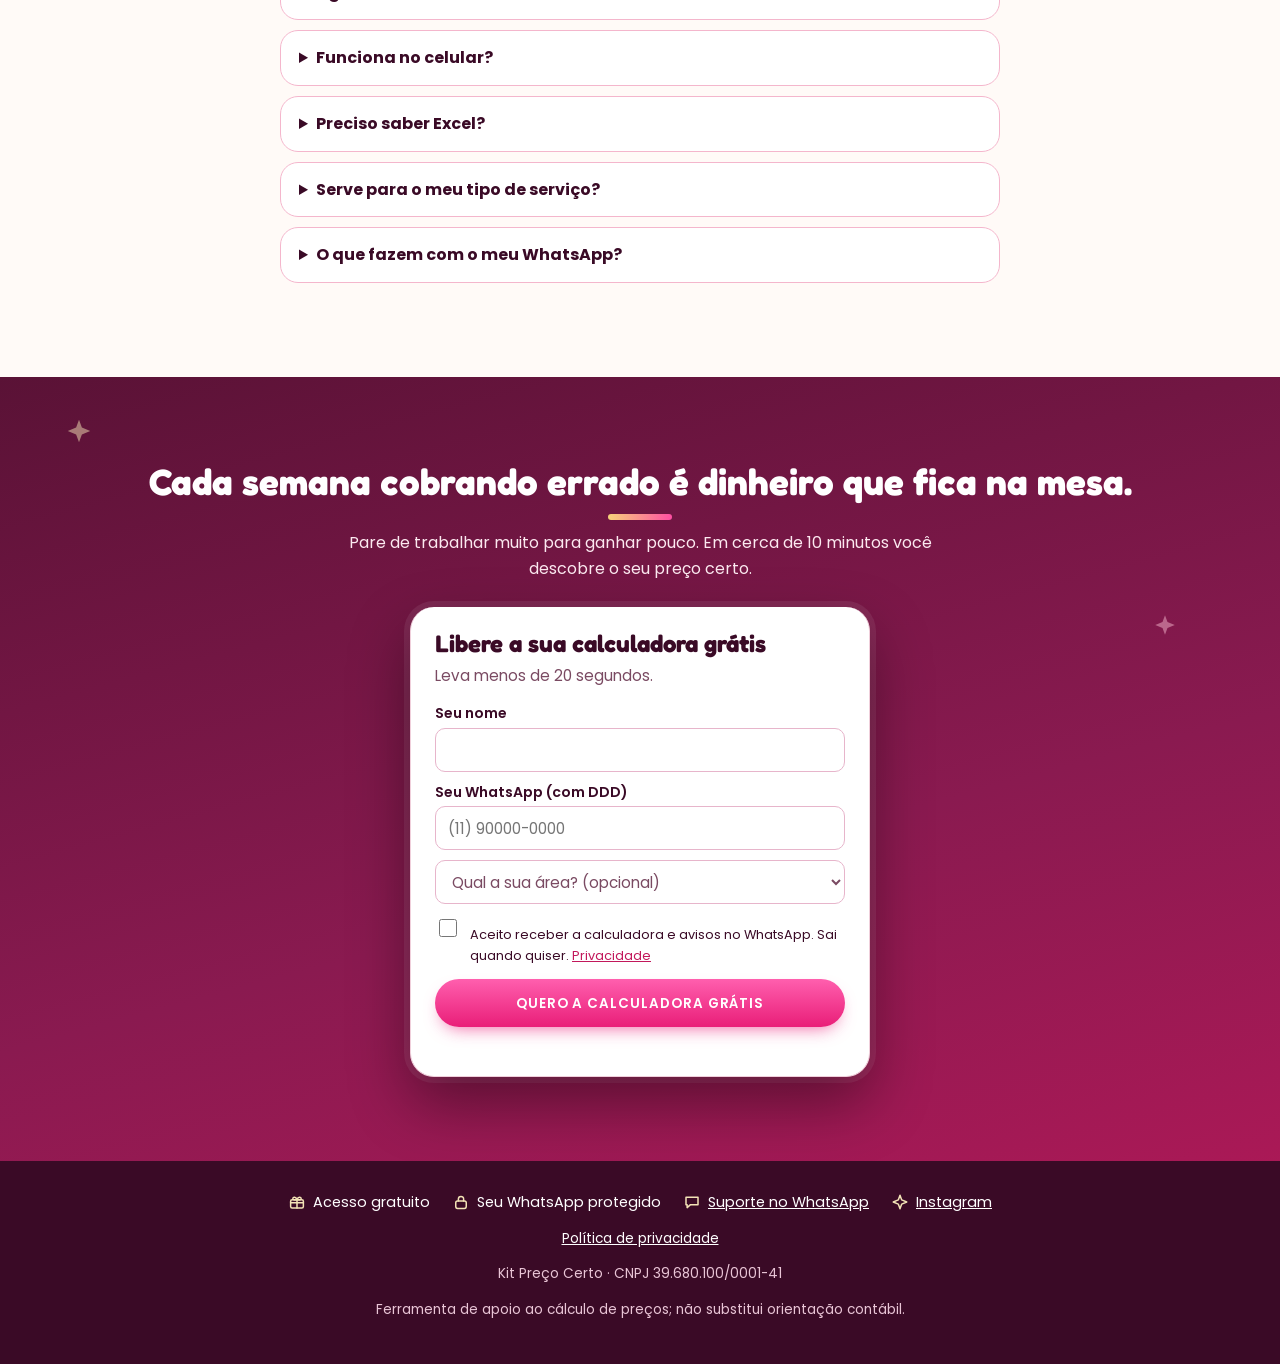
==== commit d9522a59: "Tabelas de exemplo com 11 servicos e aviso de que os servicos nao sao fixos Co-Authored-By: Claude S" ====
--- a/index.html
+++ b/index.html
@@ -6,7 +6,7 @@
 <link rel="icon" type="image/png" href="favicon.png"><link rel="apple-touch-icon" href="apple-touch-icon.png">
 <link rel="preconnect" href="https://fonts.googleapis.com"><link rel="preconnect" href="https://fonts.gstatic.com" crossorigin>
 <link href="https://fonts.googleapis.com/css2?family=Fredoka:wght@600;700&family=Poppins:wght@400;500;600;700;800&family=Dancing+Script:wght@700&display=swap" rel="stylesheet">
-<link rel="stylesheet" href="style.css?v=128">
+<link rel="stylesheet" href="style.css?v=129">
 <script>document.documentElement.className+=' js';</script><script>try{if(/[?&]ignorar=1/.test(location.search))localStorage.setItem("umami.disabled","1");if(/[?&]ignorar=0/.test(location.search))localStorage.removeItem("umami.disabled")}catch(e){}</script>
 <script defer src="https://stats.kitprecocerto.com.br/script.js" data-website-id="849c7c60-d34a-4f54-abd3-b72d5e8b705a"></script>
 </head><body>
@@ -88,13 +88,13 @@
           <p class="out">Você leva a tabela pronta, em Stories e Feed</p></li>
       </ol>
       <a class="btn how-btn" href="#baixar">Quero fazer os 3 passos grátis</a>
-      <p class="how-note">Telas de <b>exemplo</b>. Seus serviços e valores ficam só no seu celular.</p>
+      <p class="how-note">Telas de <b>exemplo</b>: os serviços <b>não são fixos</b>. Você coloca os que faz, com os seus valores, e tudo fica só no seu celular.</p>
     </section>
     <div class="deliver-h" id="estilos"><span>No final, uma tabela com a cara do seu negócio</span></div>
     <div class="deliver">
     <figure class="hero-tab" id="tp" aria-label="Exemplos da imagem da tabela de preços que a calculadora gera (valores de exemplo)">
       <p class="ex-bar">✨ Exemplo: coloque os <b>seus</b> serviços</p>
-      <div class="tp-stage"><img src="tab-rosa.jpg?v=5" width="720" height="900" alt="Tabela de preços no estilo Rosa, com serviços e valores de exemplo" class="on"><img src="tab-vinho.jpg?v=5" width="720" height="900" alt="Tabela de preços no estilo Vinho e dourado, com serviços e valores de exemplo" class="" loading="lazy"><img src="tab-preto.jpg?v=5" width="720" height="900" alt="Tabela de preços no estilo Preto e dourado, com serviços e valores de exemplo" class="" loading="lazy"><img src="tab-lilas.jpg?v=5" width="720" height="900" alt="Tabela de preços no estilo Lilás, com serviços e valores de exemplo" class="" loading="lazy"><img src="tab-verde.jpg?v=5" width="720" height="900" alt="Tabela de preços no estilo Verde sálvia, com serviços e valores de exemplo" class="" loading="lazy"><img src="tab-nude.jpg?v=5" width="720" height="900" alt="Tabela de preços no estilo Nude, com serviços e valores de exemplo" class="" loading="lazy"></div>
+      <div class="tp-stage"><img src="tab-rosa.jpg?v=6" width="720" height="900" alt="Tabela de preços no estilo Rosa, com serviços e valores de exemplo" class="on"><img src="tab-vinho.jpg?v=6" width="720" height="900" alt="Tabela de preços no estilo Vinho e dourado, com serviços e valores de exemplo" class="" loading="lazy"><img src="tab-preto.jpg?v=6" width="720" height="900" alt="Tabela de preços no estilo Preto e dourado, com serviços e valores de exemplo" class="" loading="lazy"><img src="tab-lilas.jpg?v=6" width="720" height="900" alt="Tabela de preços no estilo Lilás, com serviços e valores de exemplo" class="" loading="lazy"><img src="tab-verde.jpg?v=6" width="720" height="900" alt="Tabela de preços no estilo Verde sálvia, com serviços e valores de exemplo" class="" loading="lazy"><img src="tab-nude.jpg?v=6" width="720" height="900" alt="Tabela de preços no estilo Nude, com serviços e valores de exemplo" class="" loading="lazy"></div>
       <div class="tp-dots" role="radiogroup" aria-label="Escolha o estilo da tabela"><span class="tp-d on" role="radio" tabindex="0" aria-checked="true" aria-label="Estilo Rosa" data-i="0" style="background:linear-gradient(135deg,#FBD3E2,#E91E78)"></span><span class="tp-d" role="radio" tabindex="0" aria-checked="false" aria-label="Estilo Vinho e dourado" data-i="1" style="background:linear-gradient(135deg,#8a1a50,#f6d27a)"></span><span class="tp-d" role="radio" tabindex="0" aria-checked="false" aria-label="Estilo Preto e dourado" data-i="2" style="background:linear-gradient(135deg,#211a1f,#e7c27d)"></span><span class="tp-d" role="radio" tabindex="0" aria-checked="false" aria-label="Estilo Lilás" data-i="3" style="background:linear-gradient(135deg,#E5CBF2,#8e44ad)"></span><span class="tp-d" role="radio" tabindex="0" aria-checked="false" aria-label="Estilo Verde sálvia" data-i="4" style="background:linear-gradient(135deg,#D8E7D4,#4f8a5b)"></span><span class="tp-d" role="radio" tabindex="0" aria-checked="false" aria-label="Estilo Nude" data-i="5" style="background:linear-gradient(135deg,#F1DEC8,#b0693f)"></span></div>
       <p class="tp-name" id="tpn">Estilo: Rosa</p>
       <figcaption><b>Serviços de exemplo.</b> Os seus entram na calculadora.</figcaption>
@@ -123,7 +123,7 @@
       <div class="duo-ic"><svg viewBox="0 0 24 24" fill="none" stroke="currentColor" stroke-width="1.8" stroke-linecap="round" stroke-linejoin="round"><rect x="7" y="2.5" width="10" height="19" rx="2.5"/><path d="M11 18.5h2"/></svg></div>
       <h3>Calculadora no celular</h3>
       <p>Descubra o preço certo de cada serviço e transforme em uma tabela bonita, pronta para divulgar.</p>
-      <div class="duo-thumbs" aria-hidden="true"><img src="tab-rosa.jpg?v=5" width="720" height="900" alt="" loading="lazy"><img src="tab-vinho.jpg?v=5" width="720" height="900" alt="" loading="lazy"><img src="tab-nude.jpg?v=5" width="720" height="900" alt="" loading="lazy"><span>6 estilos de cor</span></div>
+      <div class="duo-thumbs" aria-hidden="true"><img src="tab-rosa.jpg?v=6" width="720" height="900" alt="" loading="lazy"><img src="tab-vinho.jpg?v=6" width="720" height="900" alt="" loading="lazy"><img src="tab-nude.jpg?v=6" width="720" height="900" alt="" loading="lazy"><span>6 estilos de cor</span></div>
       <ul>
         <li>Calcula o preço de cada serviço, com lucro</li>
         <li>Você escolhe a cor e coloca o seu nome, Instagram e WhatsApp</li>
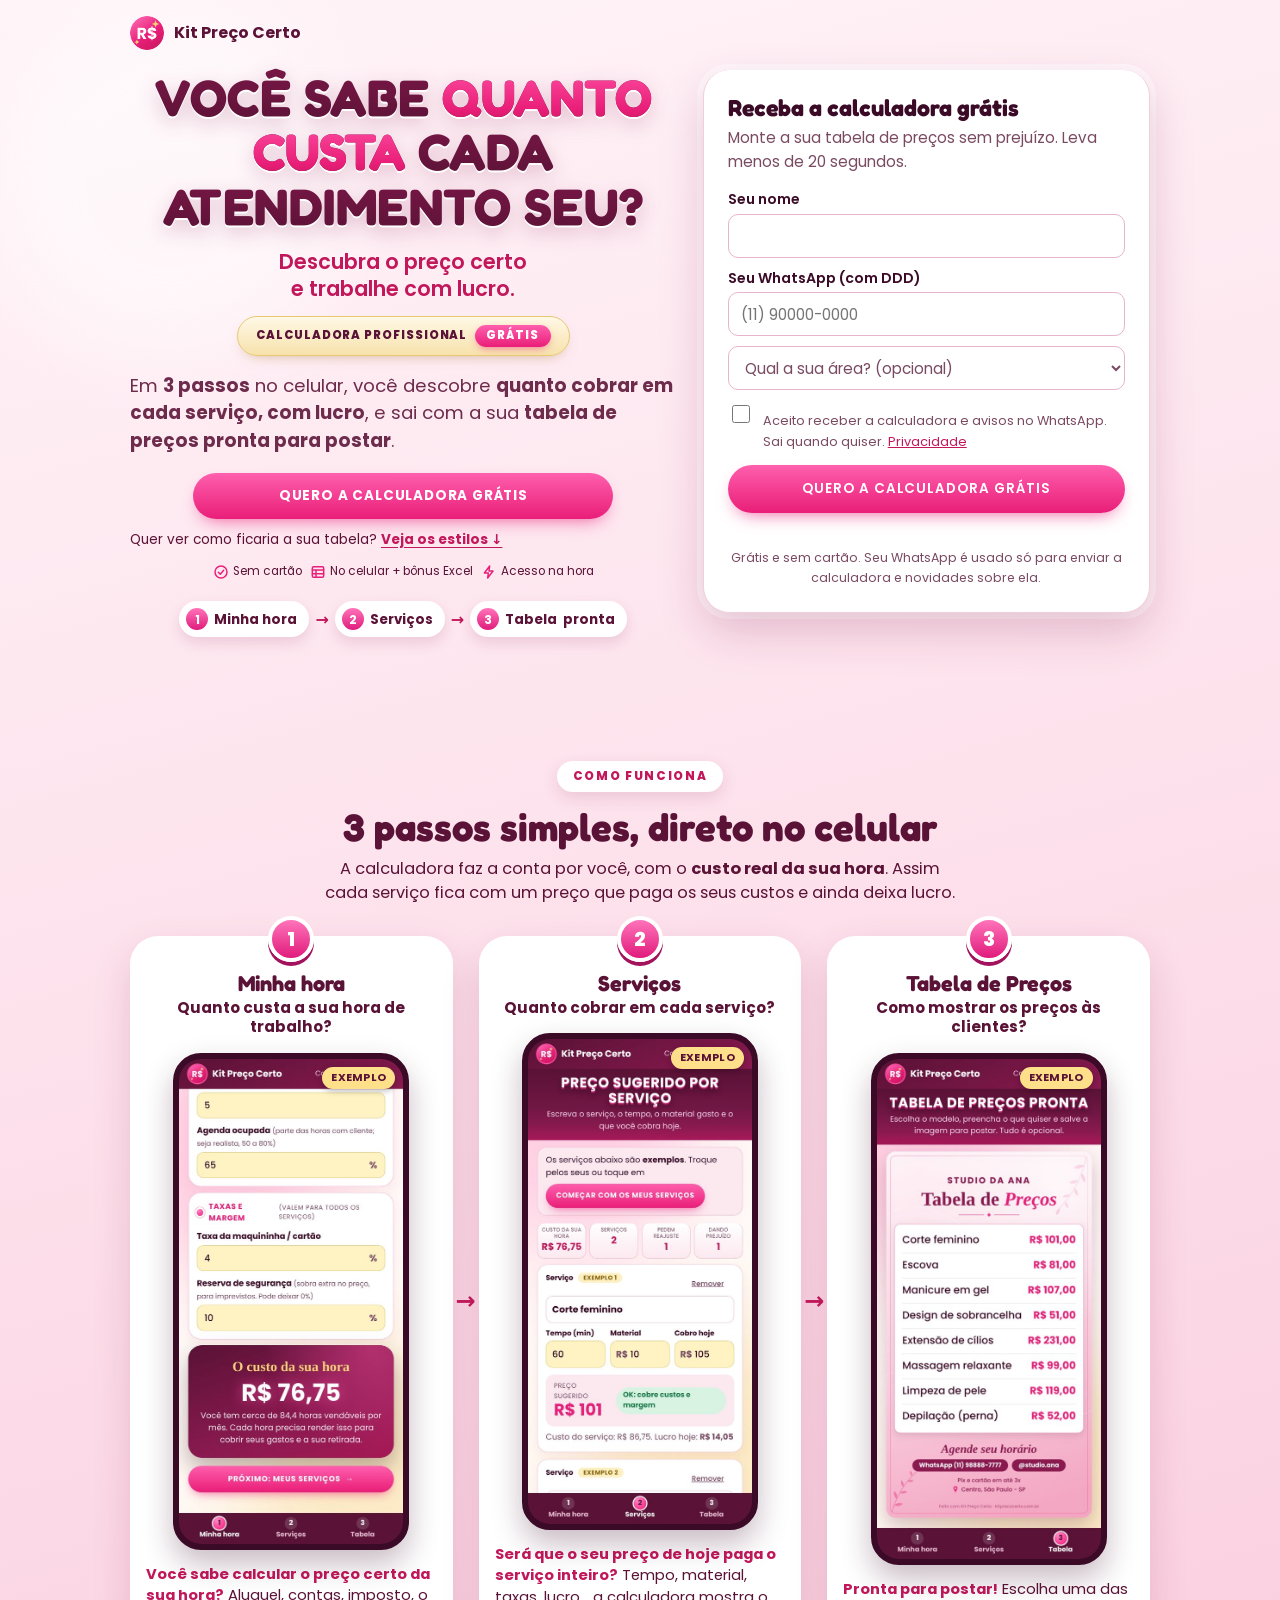
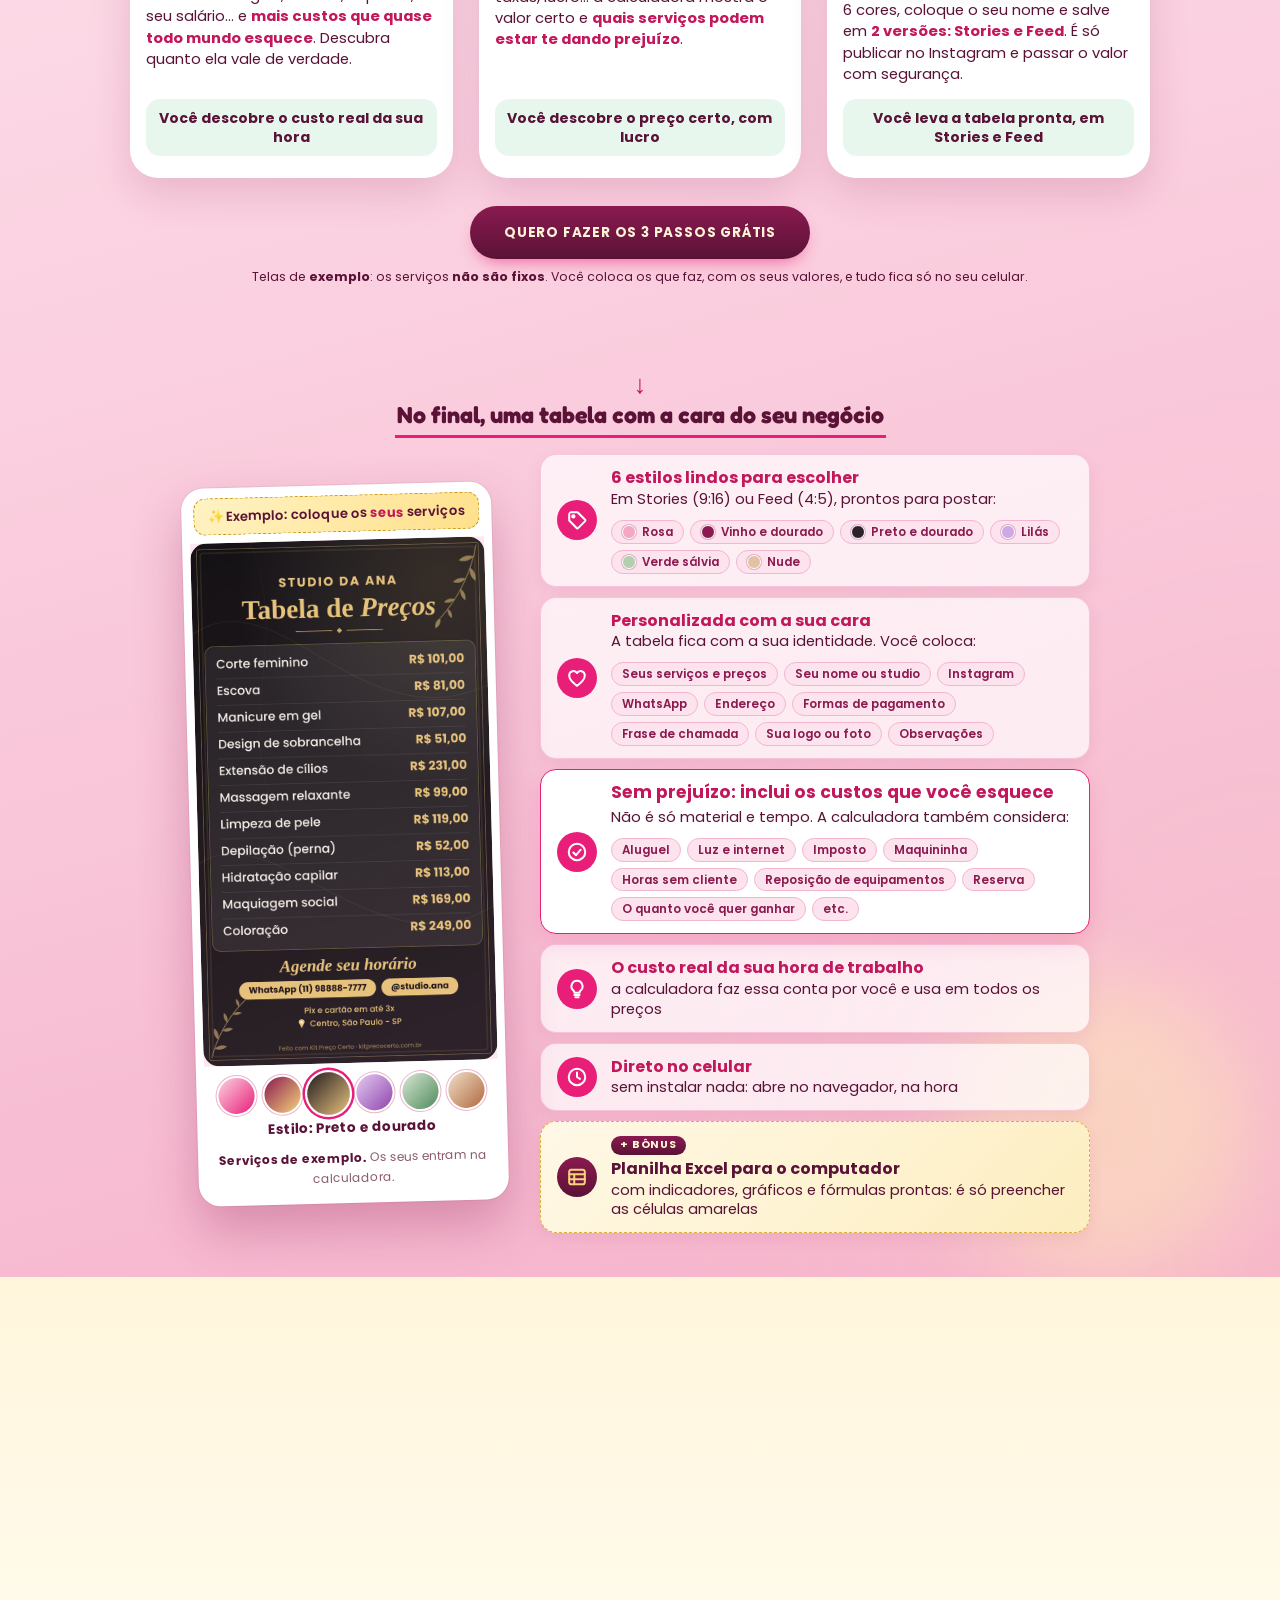
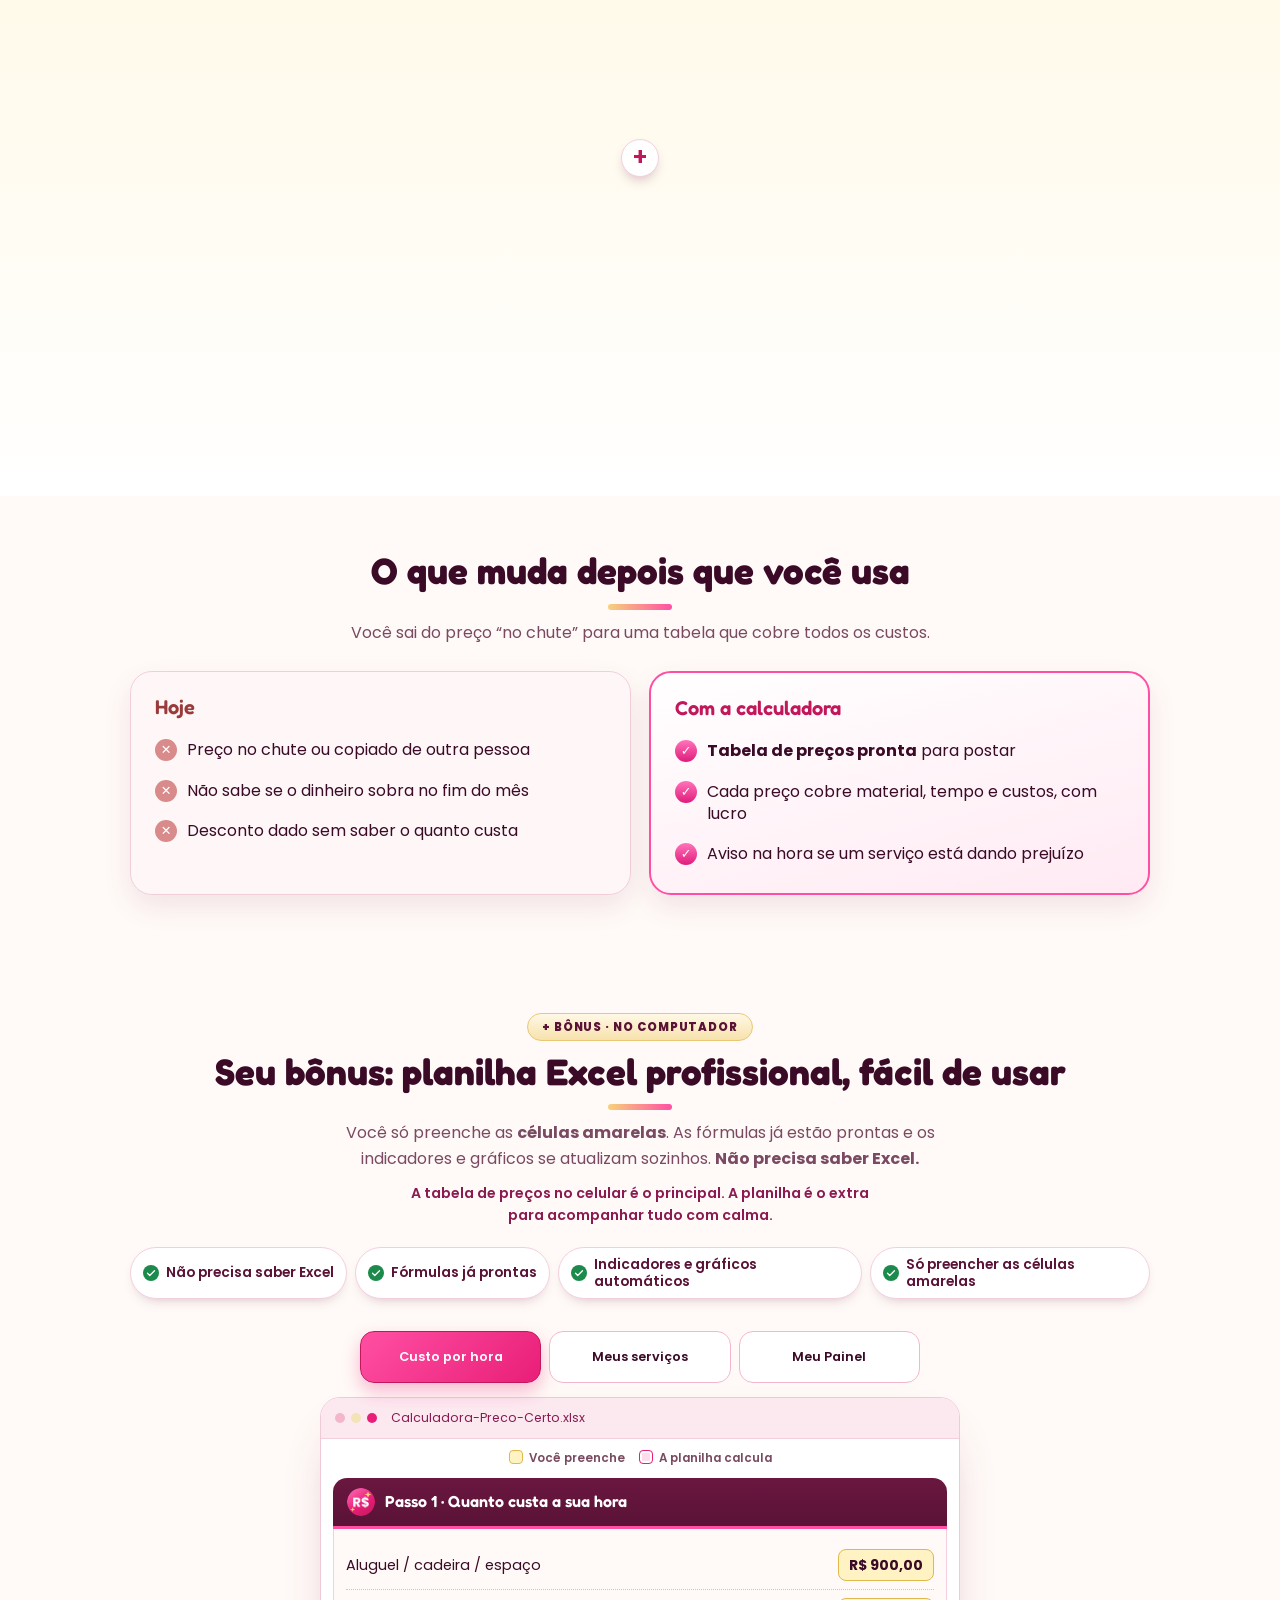
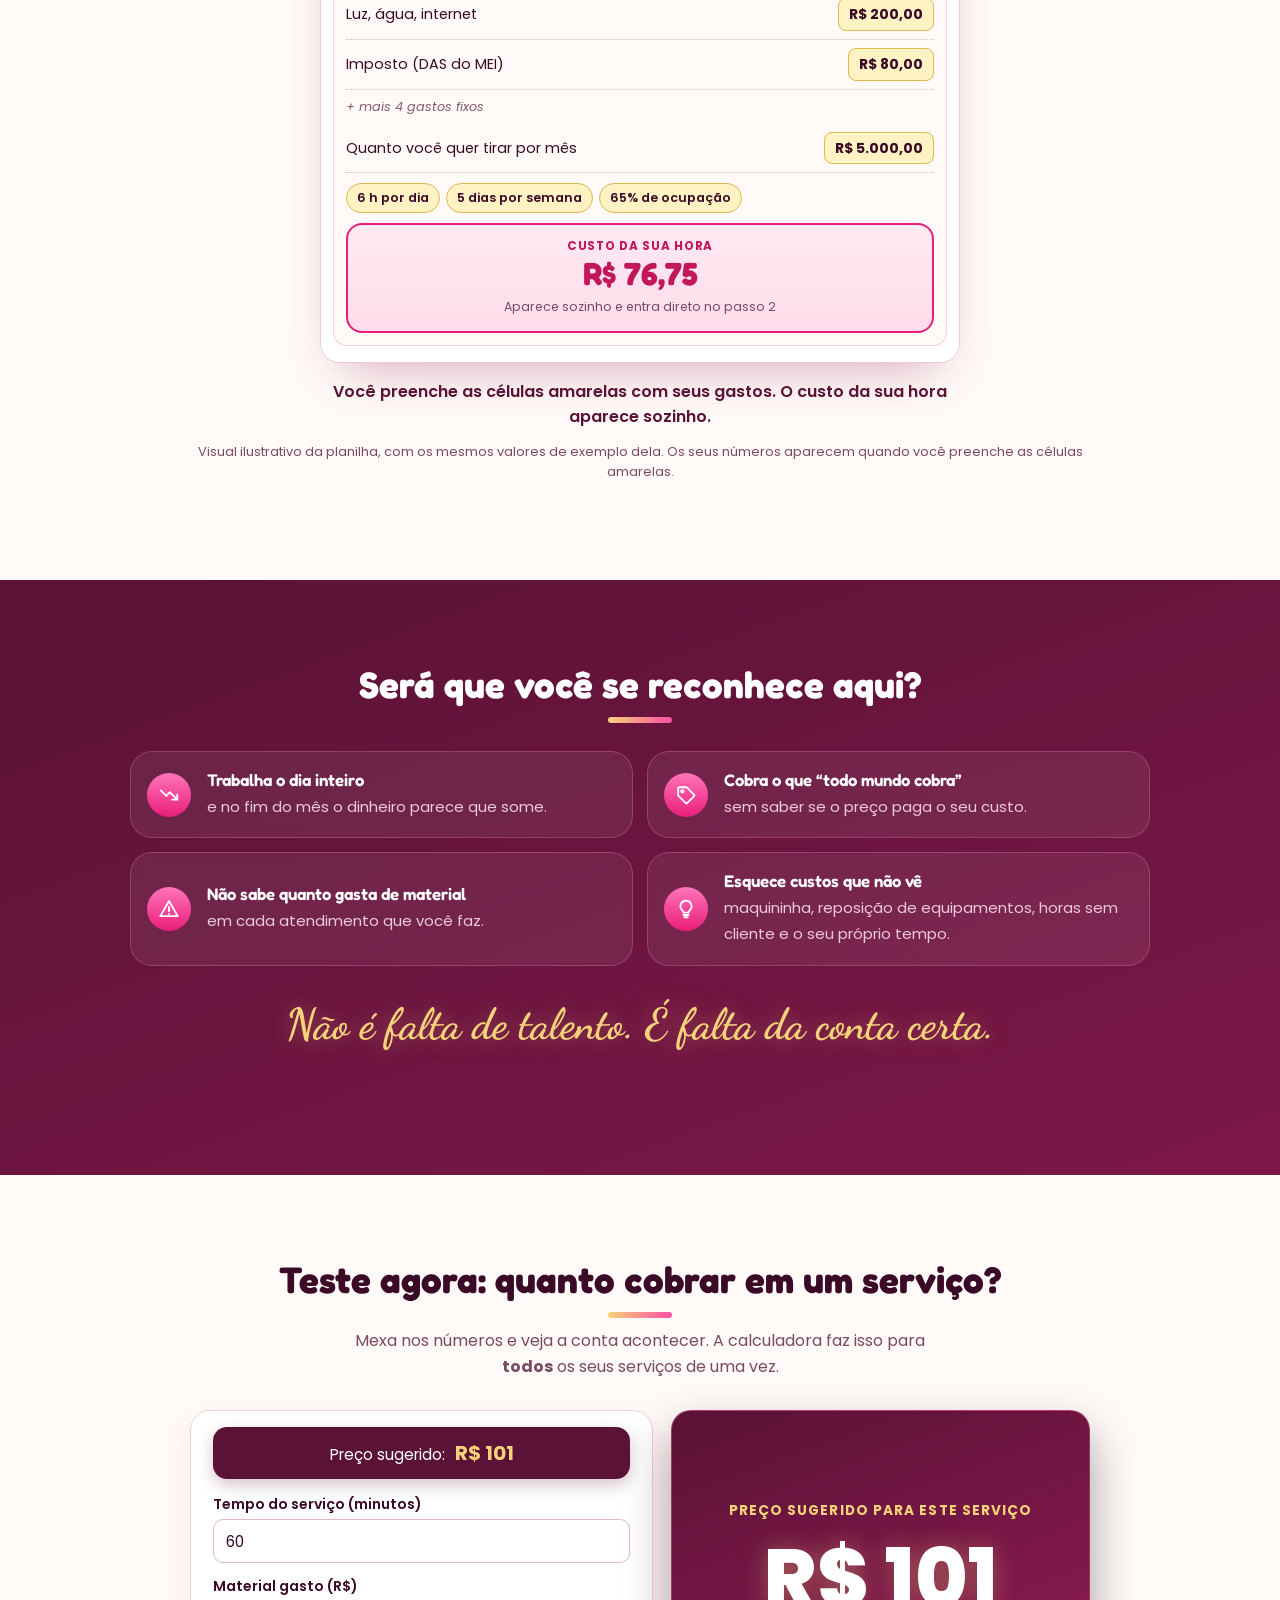
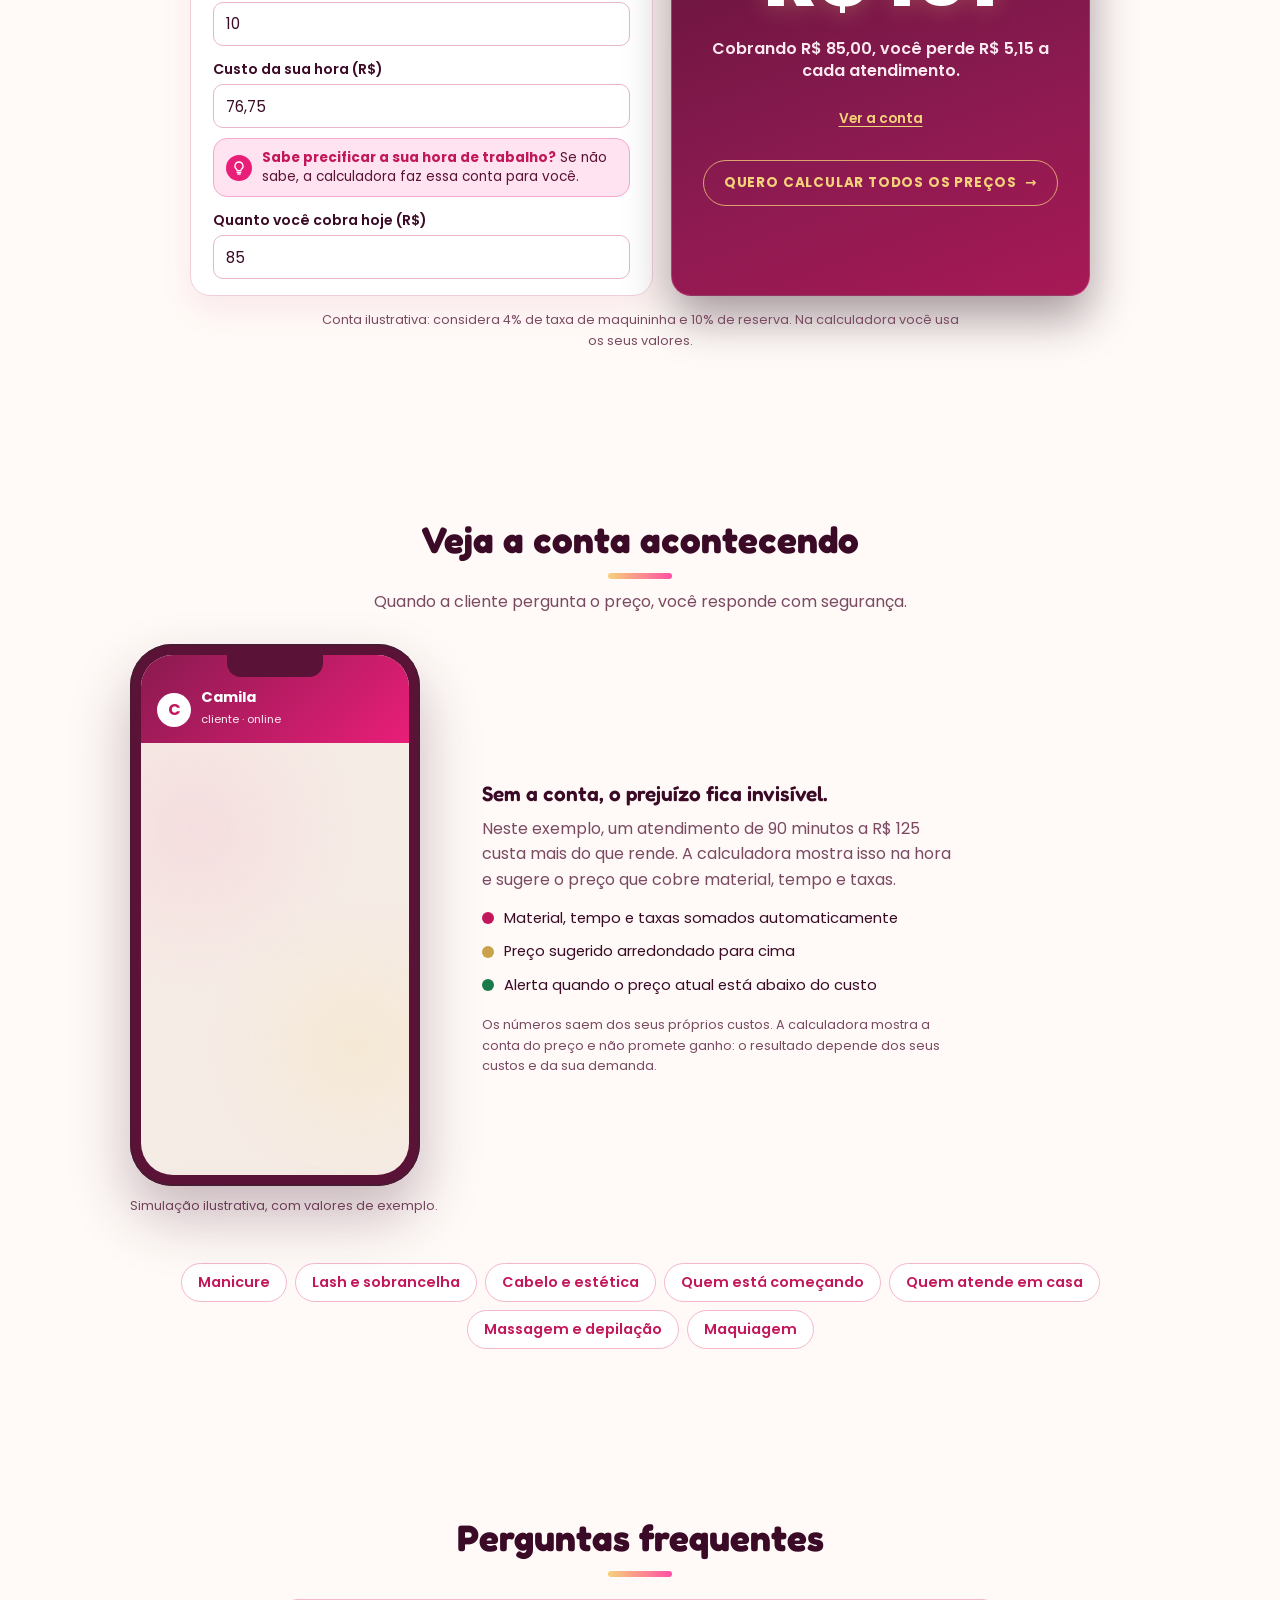
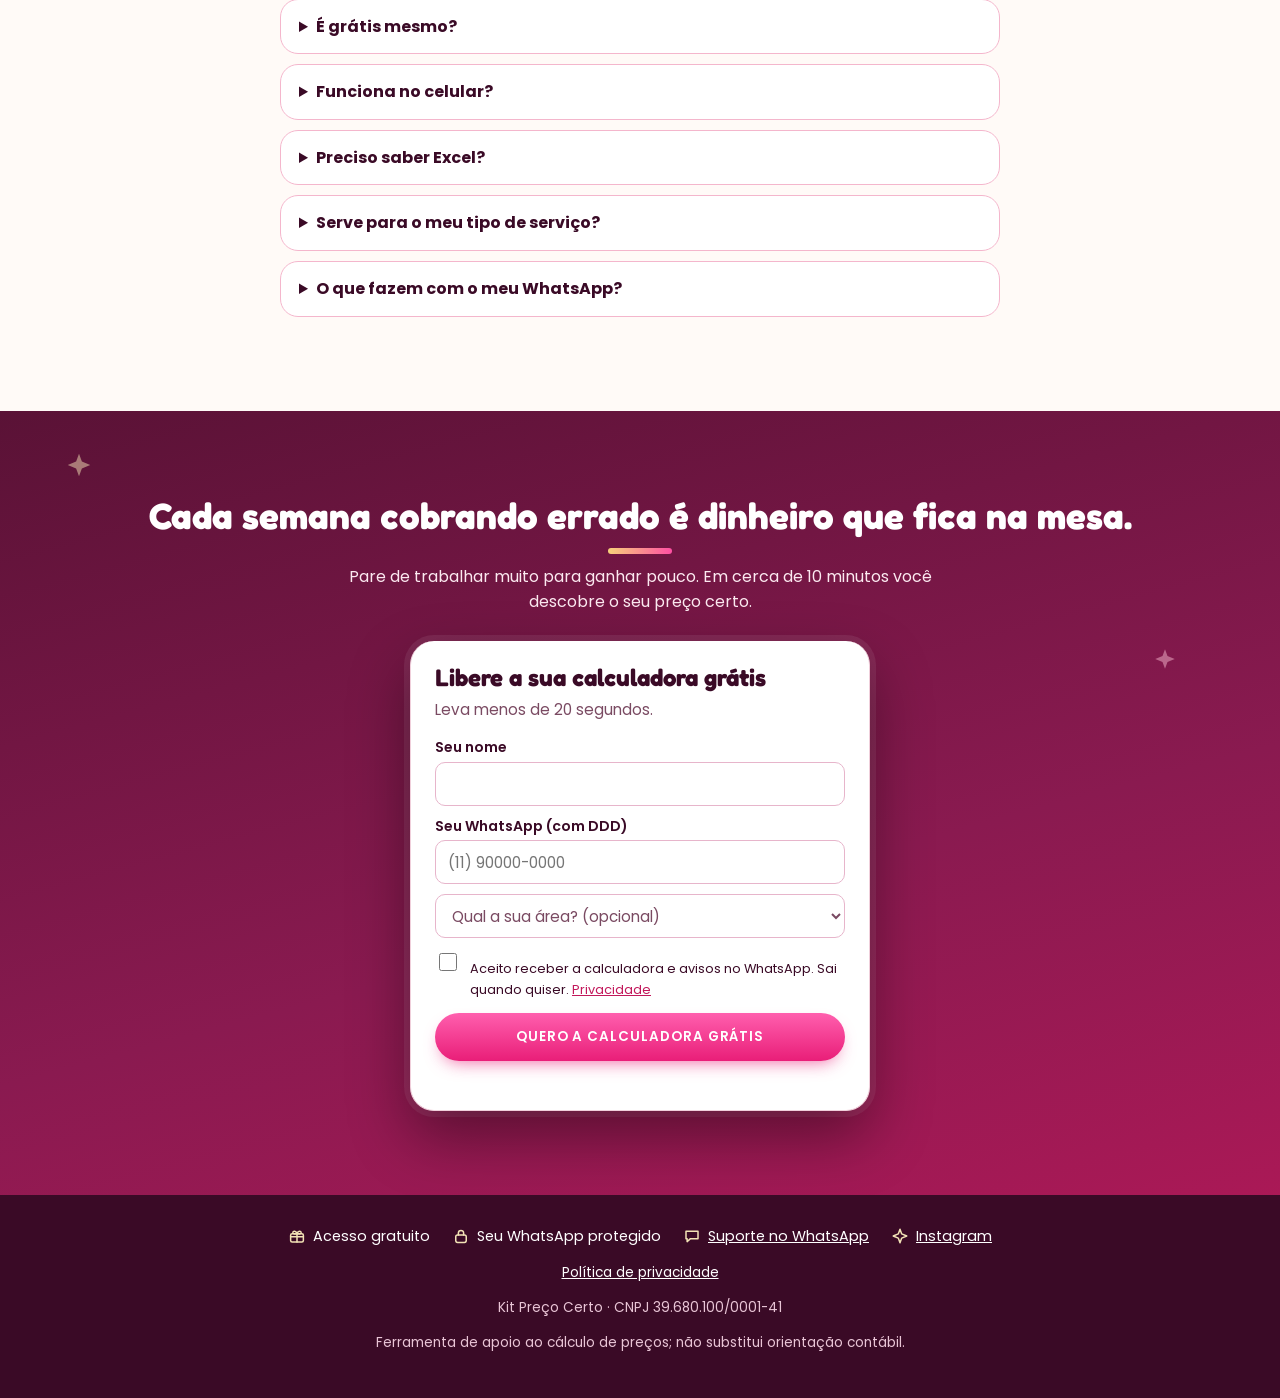
==== commit 57d4c076: "Tabelas de exemplo em formato Stories com 11 servicos (letra maior e legivel) Co-Authored-By: Claude" ====
--- a/index.html
+++ b/index.html
@@ -6,7 +6,7 @@
 <link rel="icon" type="image/png" href="favicon.png"><link rel="apple-touch-icon" href="apple-touch-icon.png">
 <link rel="preconnect" href="https://fonts.googleapis.com"><link rel="preconnect" href="https://fonts.gstatic.com" crossorigin>
 <link href="https://fonts.googleapis.com/css2?family=Fredoka:wght@600;700&family=Poppins:wght@400;500;600;700;800&family=Dancing+Script:wght@700&display=swap" rel="stylesheet">
-<link rel="stylesheet" href="style.css?v=129">
+<link rel="stylesheet" href="style.css?v=130">
 <script>document.documentElement.className+=' js';</script><script>try{if(/[?&]ignorar=1/.test(location.search))localStorage.setItem("umami.disabled","1");if(/[?&]ignorar=0/.test(location.search))localStorage.removeItem("umami.disabled")}catch(e){}</script>
 <script defer src="https://stats.kitprecocerto.com.br/script.js" data-website-id="849c7c60-d34a-4f54-abd3-b72d5e8b705a"></script>
 </head><body>
@@ -94,7 +94,7 @@
     <div class="deliver">
     <figure class="hero-tab" id="tp" aria-label="Exemplos da imagem da tabela de preços que a calculadora gera (valores de exemplo)">
       <p class="ex-bar">✨ Exemplo: coloque os <b>seus</b> serviços</p>
-      <div class="tp-stage"><img src="tab-rosa.jpg?v=6" width="720" height="900" alt="Tabela de preços no estilo Rosa, com serviços e valores de exemplo" class="on"><img src="tab-vinho.jpg?v=6" width="720" height="900" alt="Tabela de preços no estilo Vinho e dourado, com serviços e valores de exemplo" class="" loading="lazy"><img src="tab-preto.jpg?v=6" width="720" height="900" alt="Tabela de preços no estilo Preto e dourado, com serviços e valores de exemplo" class="" loading="lazy"><img src="tab-lilas.jpg?v=6" width="720" height="900" alt="Tabela de preços no estilo Lilás, com serviços e valores de exemplo" class="" loading="lazy"><img src="tab-verde.jpg?v=6" width="720" height="900" alt="Tabela de preços no estilo Verde sálvia, com serviços e valores de exemplo" class="" loading="lazy"><img src="tab-nude.jpg?v=6" width="720" height="900" alt="Tabela de preços no estilo Nude, com serviços e valores de exemplo" class="" loading="lazy"></div>
+      <div class="tp-stage"><img src="tab-rosa.jpg?v=7" width="720" height="1280" alt="Tabela de preços no estilo Rosa, com serviços e valores de exemplo" class="on"><img src="tab-vinho.jpg?v=7" width="720" height="1280" alt="Tabela de preços no estilo Vinho e dourado, com serviços e valores de exemplo" class="" loading="lazy"><img src="tab-preto.jpg?v=7" width="720" height="1280" alt="Tabela de preços no estilo Preto e dourado, com serviços e valores de exemplo" class="" loading="lazy"><img src="tab-lilas.jpg?v=7" width="720" height="1280" alt="Tabela de preços no estilo Lilás, com serviços e valores de exemplo" class="" loading="lazy"><img src="tab-verde.jpg?v=7" width="720" height="1280" alt="Tabela de preços no estilo Verde sálvia, com serviços e valores de exemplo" class="" loading="lazy"><img src="tab-nude.jpg?v=7" width="720" height="1280" alt="Tabela de preços no estilo Nude, com serviços e valores de exemplo" class="" loading="lazy"></div>
       <div class="tp-dots" role="radiogroup" aria-label="Escolha o estilo da tabela"><span class="tp-d on" role="radio" tabindex="0" aria-checked="true" aria-label="Estilo Rosa" data-i="0" style="background:linear-gradient(135deg,#FBD3E2,#E91E78)"></span><span class="tp-d" role="radio" tabindex="0" aria-checked="false" aria-label="Estilo Vinho e dourado" data-i="1" style="background:linear-gradient(135deg,#8a1a50,#f6d27a)"></span><span class="tp-d" role="radio" tabindex="0" aria-checked="false" aria-label="Estilo Preto e dourado" data-i="2" style="background:linear-gradient(135deg,#211a1f,#e7c27d)"></span><span class="tp-d" role="radio" tabindex="0" aria-checked="false" aria-label="Estilo Lilás" data-i="3" style="background:linear-gradient(135deg,#E5CBF2,#8e44ad)"></span><span class="tp-d" role="radio" tabindex="0" aria-checked="false" aria-label="Estilo Verde sálvia" data-i="4" style="background:linear-gradient(135deg,#D8E7D4,#4f8a5b)"></span><span class="tp-d" role="radio" tabindex="0" aria-checked="false" aria-label="Estilo Nude" data-i="5" style="background:linear-gradient(135deg,#F1DEC8,#b0693f)"></span></div>
       <p class="tp-name" id="tpn">Estilo: Rosa</p>
       <figcaption><b>Serviços de exemplo.</b> Os seus entram na calculadora.</figcaption>
@@ -123,7 +123,7 @@
       <div class="duo-ic"><svg viewBox="0 0 24 24" fill="none" stroke="currentColor" stroke-width="1.8" stroke-linecap="round" stroke-linejoin="round"><rect x="7" y="2.5" width="10" height="19" rx="2.5"/><path d="M11 18.5h2"/></svg></div>
       <h3>Calculadora no celular</h3>
       <p>Descubra o preço certo de cada serviço e transforme em uma tabela bonita, pronta para divulgar.</p>
-      <div class="duo-thumbs" aria-hidden="true"><img src="tab-rosa.jpg?v=6" width="720" height="900" alt="" loading="lazy"><img src="tab-vinho.jpg?v=6" width="720" height="900" alt="" loading="lazy"><img src="tab-nude.jpg?v=6" width="720" height="900" alt="" loading="lazy"><span>6 estilos de cor</span></div>
+      <div class="duo-thumbs" aria-hidden="true"><img src="tab-rosa.jpg?v=7" width="720" height="1280" alt="" loading="lazy"><img src="tab-vinho.jpg?v=7" width="720" height="1280" alt="" loading="lazy"><img src="tab-nude.jpg?v=7" width="720" height="1280" alt="" loading="lazy"><span>6 estilos de cor</span></div>
       <ul>
         <li>Calcula o preço de cada serviço, com lucro</li>
         <li>Você escolhe a cor e coloca o seu nome, Instagram e WhatsApp</li>
--- a/style.css
+++ b/style.css
@@ -689,7 +689,7 @@
 
 /* ===== v28: carrossel de estilos da tabela ===== */
 .hero-tab{max-width:320px;padding-bottom:4px}
-.tp-stage{position:relative;aspect-ratio:720/900;background:#fde7f0}
+.tp-stage{position:relative;aspect-ratio:720/1280;background:#fde7f0}
 .tp-stage img{position:absolute;inset:0;width:100%;height:100%;object-fit:cover;opacity:0;transition:opacity .6s ease}
 .tp-stage img.on{opacity:1}
 .tp-dots{display:flex;justify-content:center;gap:12px;margin:12px 0 2px}
@@ -870,7 +870,7 @@
 .ob-strip{display:flex;gap:12px;overflow-x:auto;scroll-snap-type:x mandatory;padding:4px 20px 12px;margin:0 -20px;-webkit-overflow-scrolling:touch;scrollbar-width:none}
 .ob-strip::-webkit-scrollbar{display:none}
 .ob-strip figure{flex:none;width:128px;margin:0;scroll-snap-align:center;text-align:center}
-.ob-strip img{width:128px;height:auto;aspect-ratio:720/900;border-radius:14px;box-shadow:0 10px 22px -10px rgba(90,18,54,.55);background:#fff;display:block}
+.ob-strip img{width:128px;height:auto;aspect-ratio:720/1280;border-radius:14px;box-shadow:0 10px 22px -10px rgba(90,18,54,.55);background:#fff;display:block}
 .ob-strip figcaption{margin-top:6px;font-size:.78rem;font-weight:700;color:#5a1236}
 .ob-hint{margin:0 0 14px;text-align:center;font-size:.78rem;color:#8a1a50}
 .ob-steps{list-style:none;display:grid;grid-template-columns:repeat(3,1fr);gap:8px;margin:16px 0 8px;padding:0}
@@ -882,7 +882,7 @@
 body:has(.count) a.btn.btn.btn.ig{background:#fff!important;color:#C2185B!important;border:1.5px solid #C2185B!important;box-shadow:none!important}
 /* v45: tabela de preços em primeiro plano; bônus em destaque secundário */
 .duo-thumbs{display:flex;align-items:center;gap:0;margin:4px 0 16px}
-.duo-thumbs img{width:64px;height:auto;aspect-ratio:720/900;border-radius:10px;box-shadow:0 8px 16px -8px rgba(90,18,54,.6);border:2px solid #fff;margin-right:-14px;background:#fff}
+.duo-thumbs img{width:64px;height:auto;aspect-ratio:720/1280;border-radius:10px;box-shadow:0 8px 16px -8px rgba(90,18,54,.6);border:2px solid #fff;margin-right:-14px;background:#fff}
 .duo-thumbs img:nth-child(1){transform:rotate(-6deg)}.duo-thumbs img:nth-child(3){transform:rotate(6deg)}
 .duo-thumbs span{margin-left:28px;font-size:.8rem;font-weight:700;color:#C2185B}
 .bonus-tag{display:inline-block;margin-bottom:10px;padding:4px 14px;border-radius:999px;background:linear-gradient(180deg,#fff8e6,#f7e2ac);border:1px solid #e8c775;color:#5a1236;font-size:.72rem;font-weight:800;letter-spacing:.08em;text-transform:uppercase}
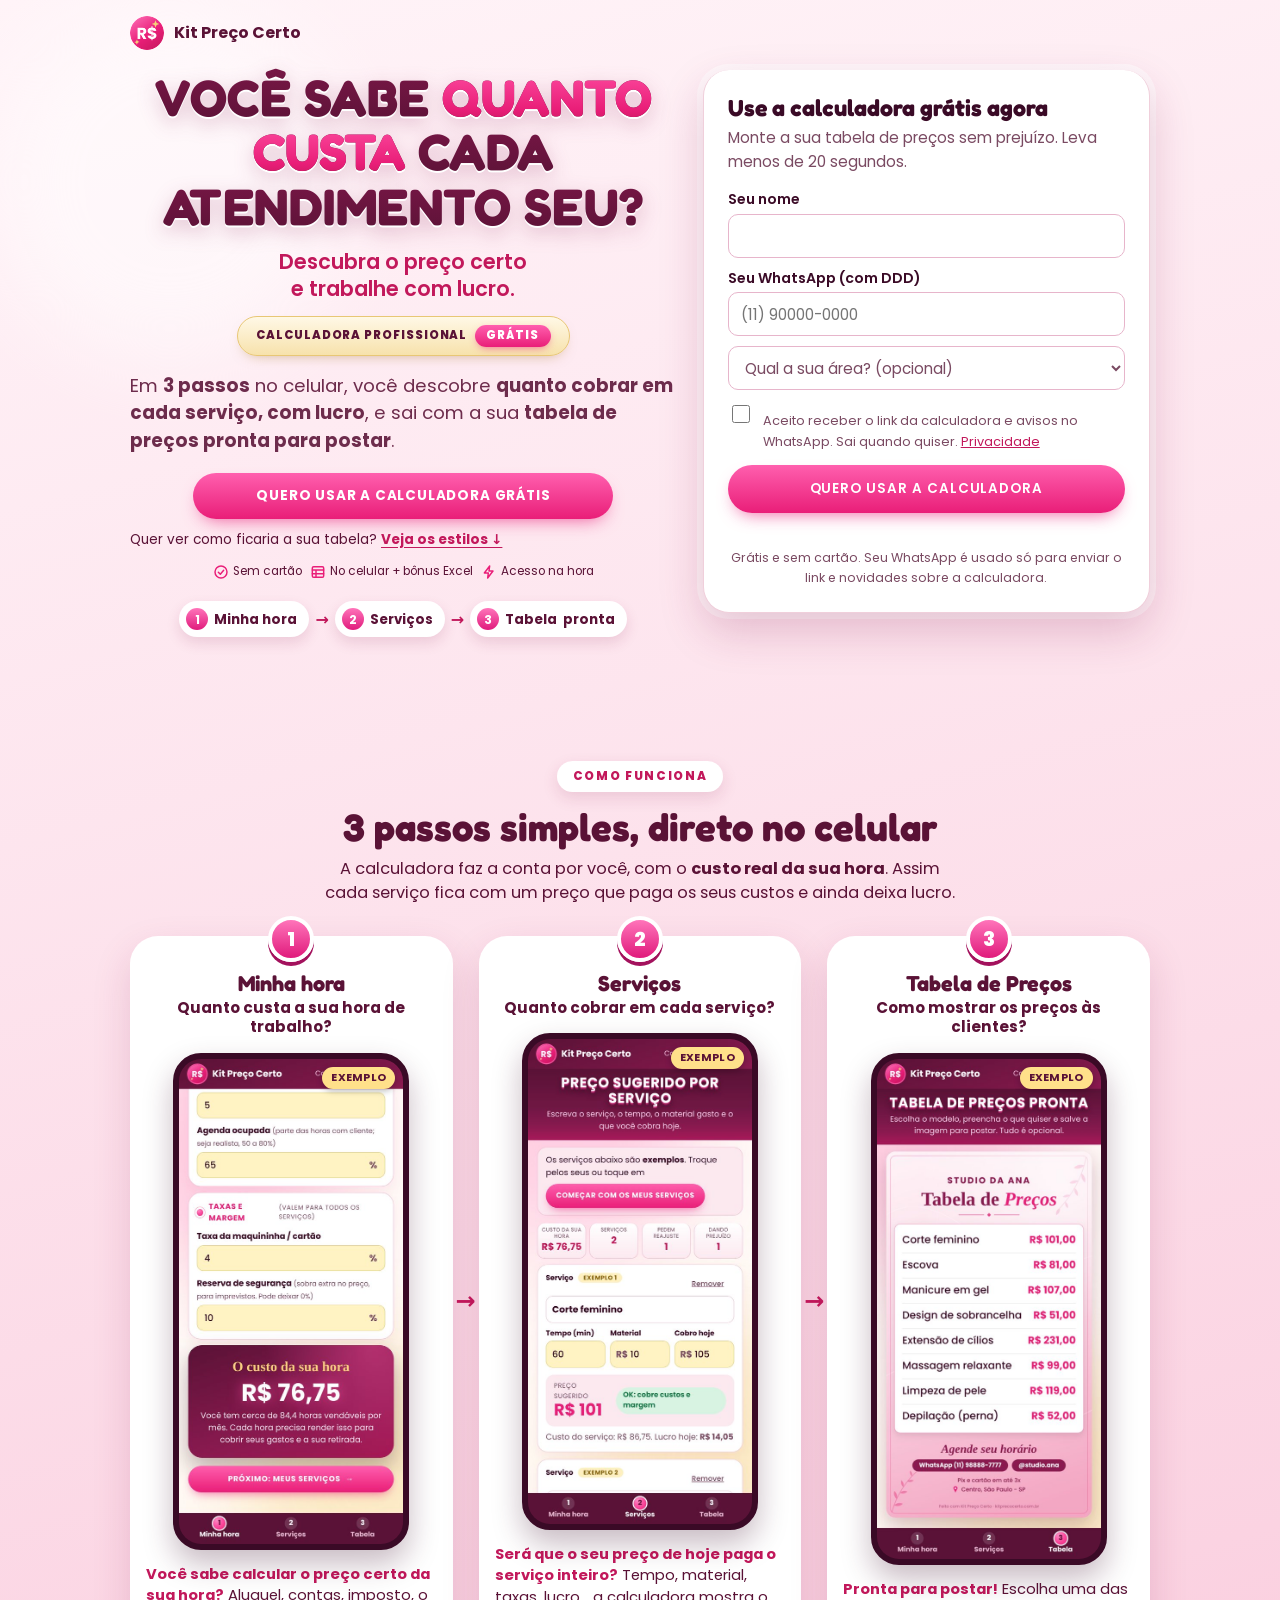
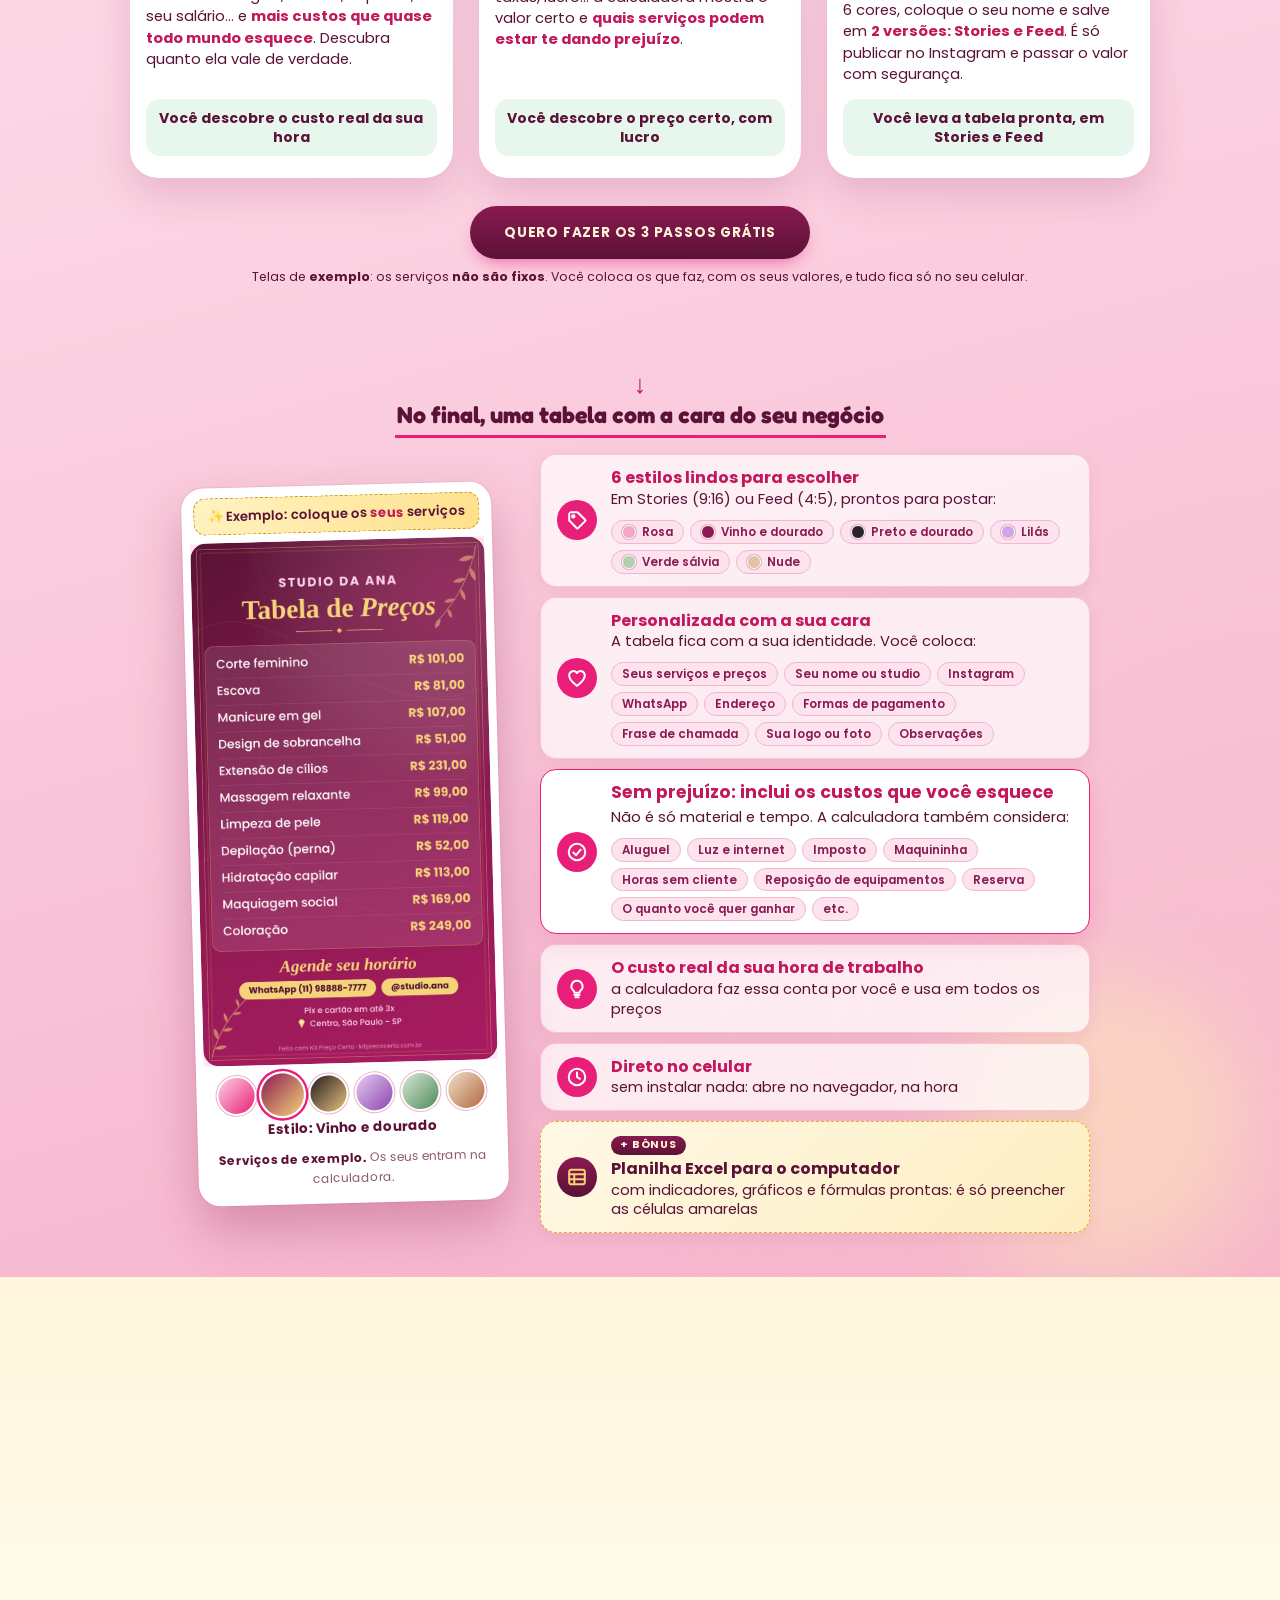
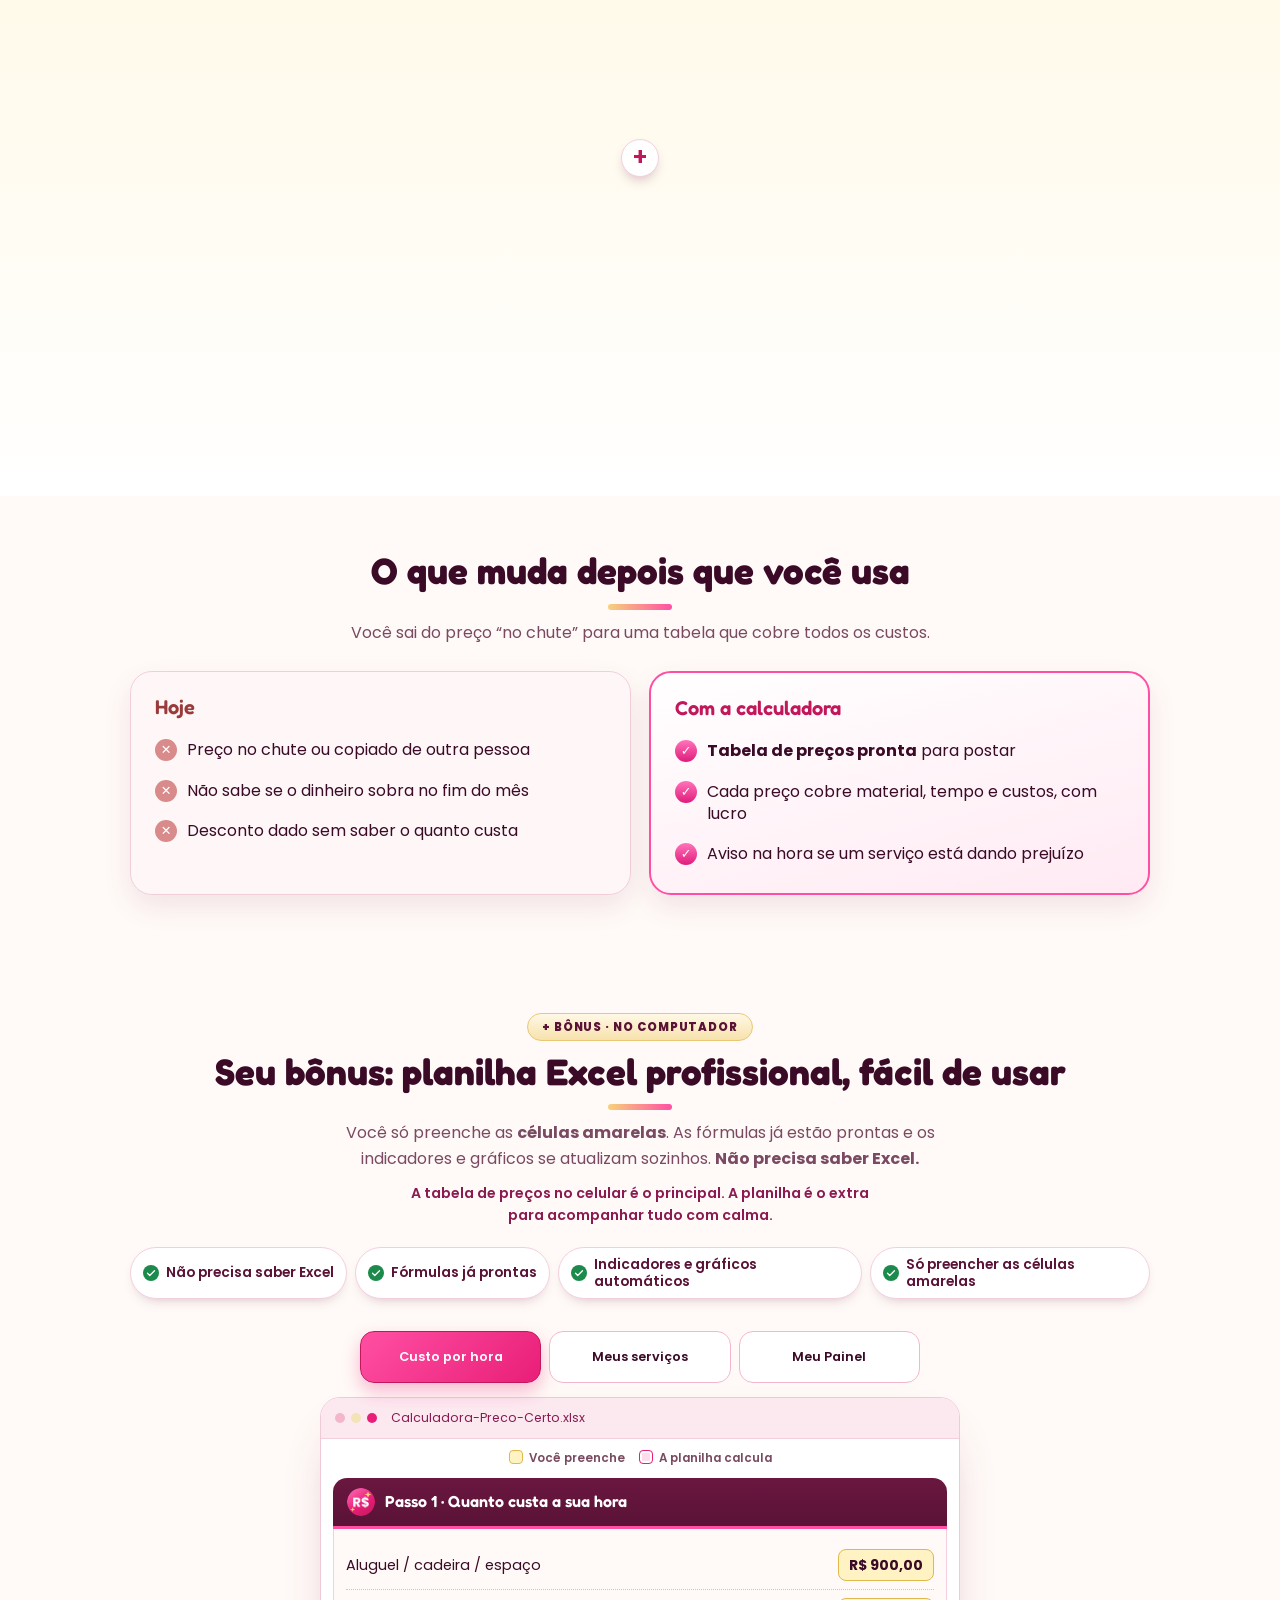
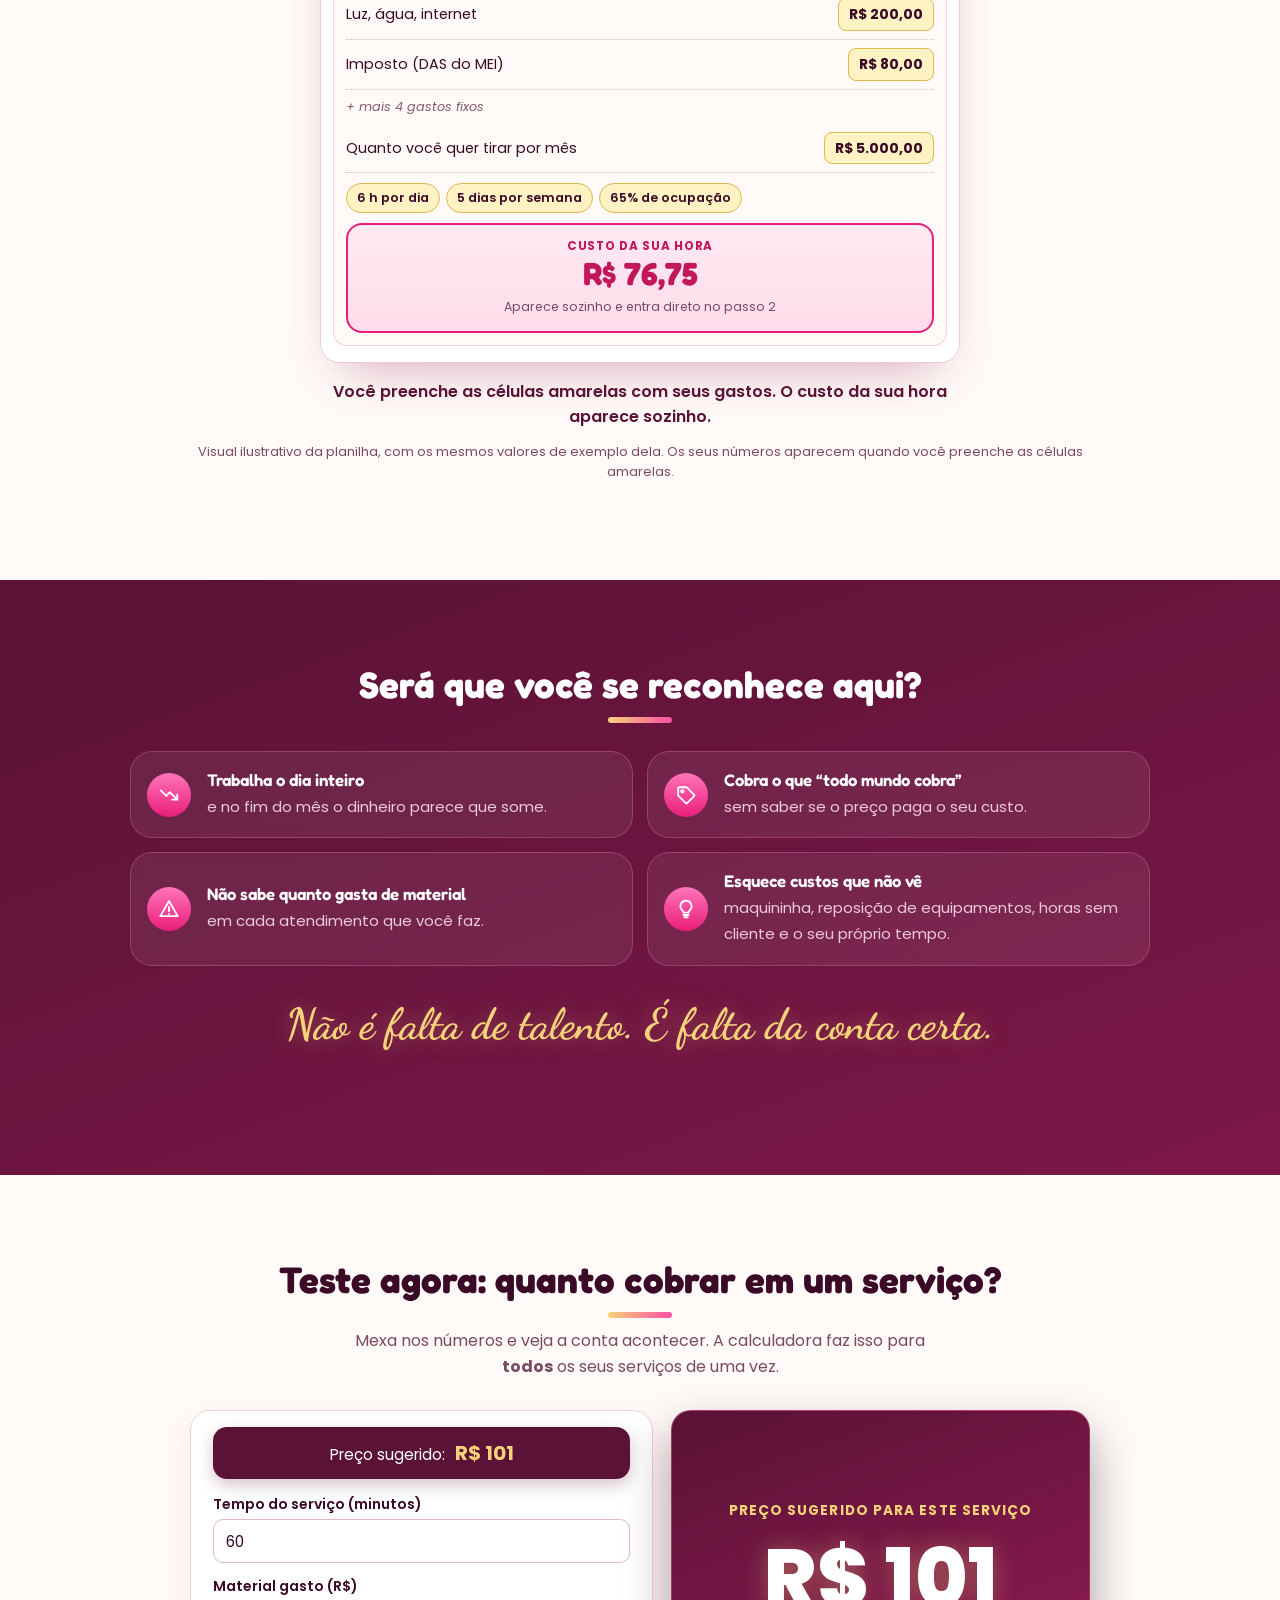
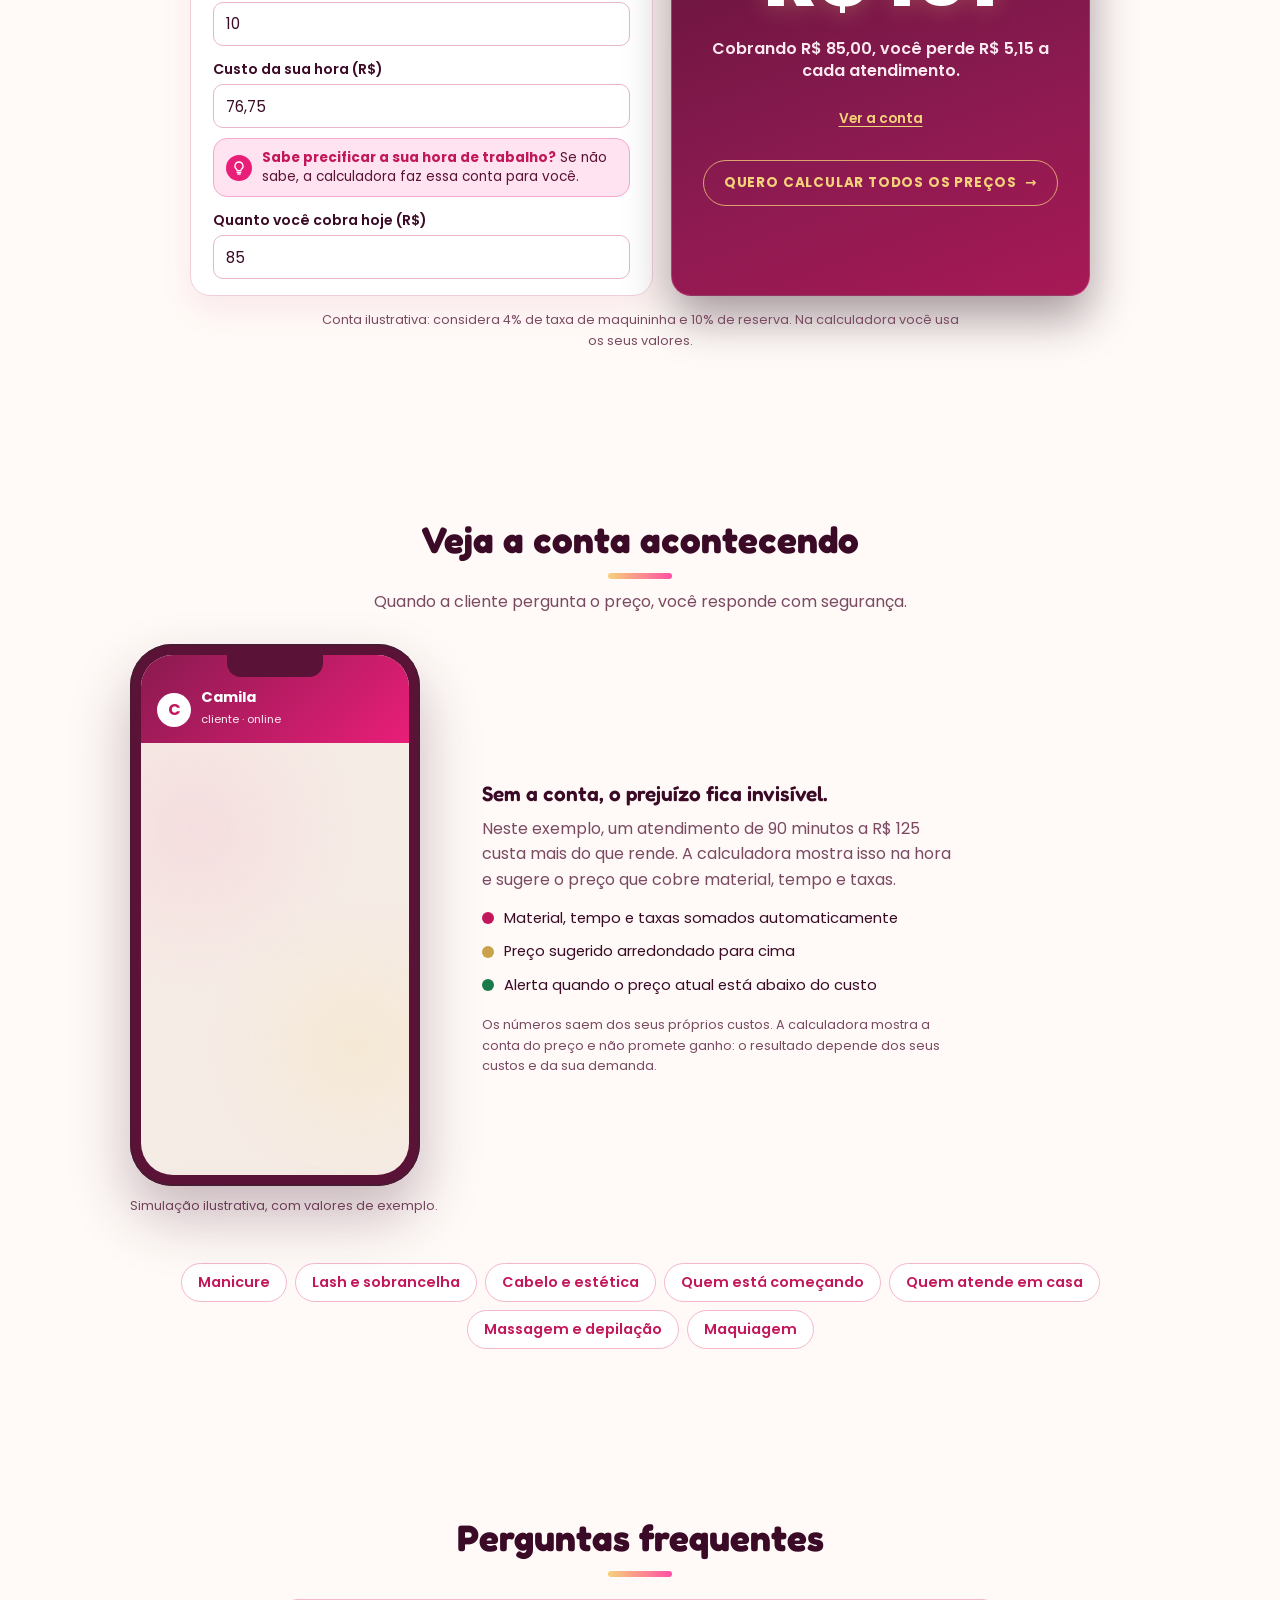
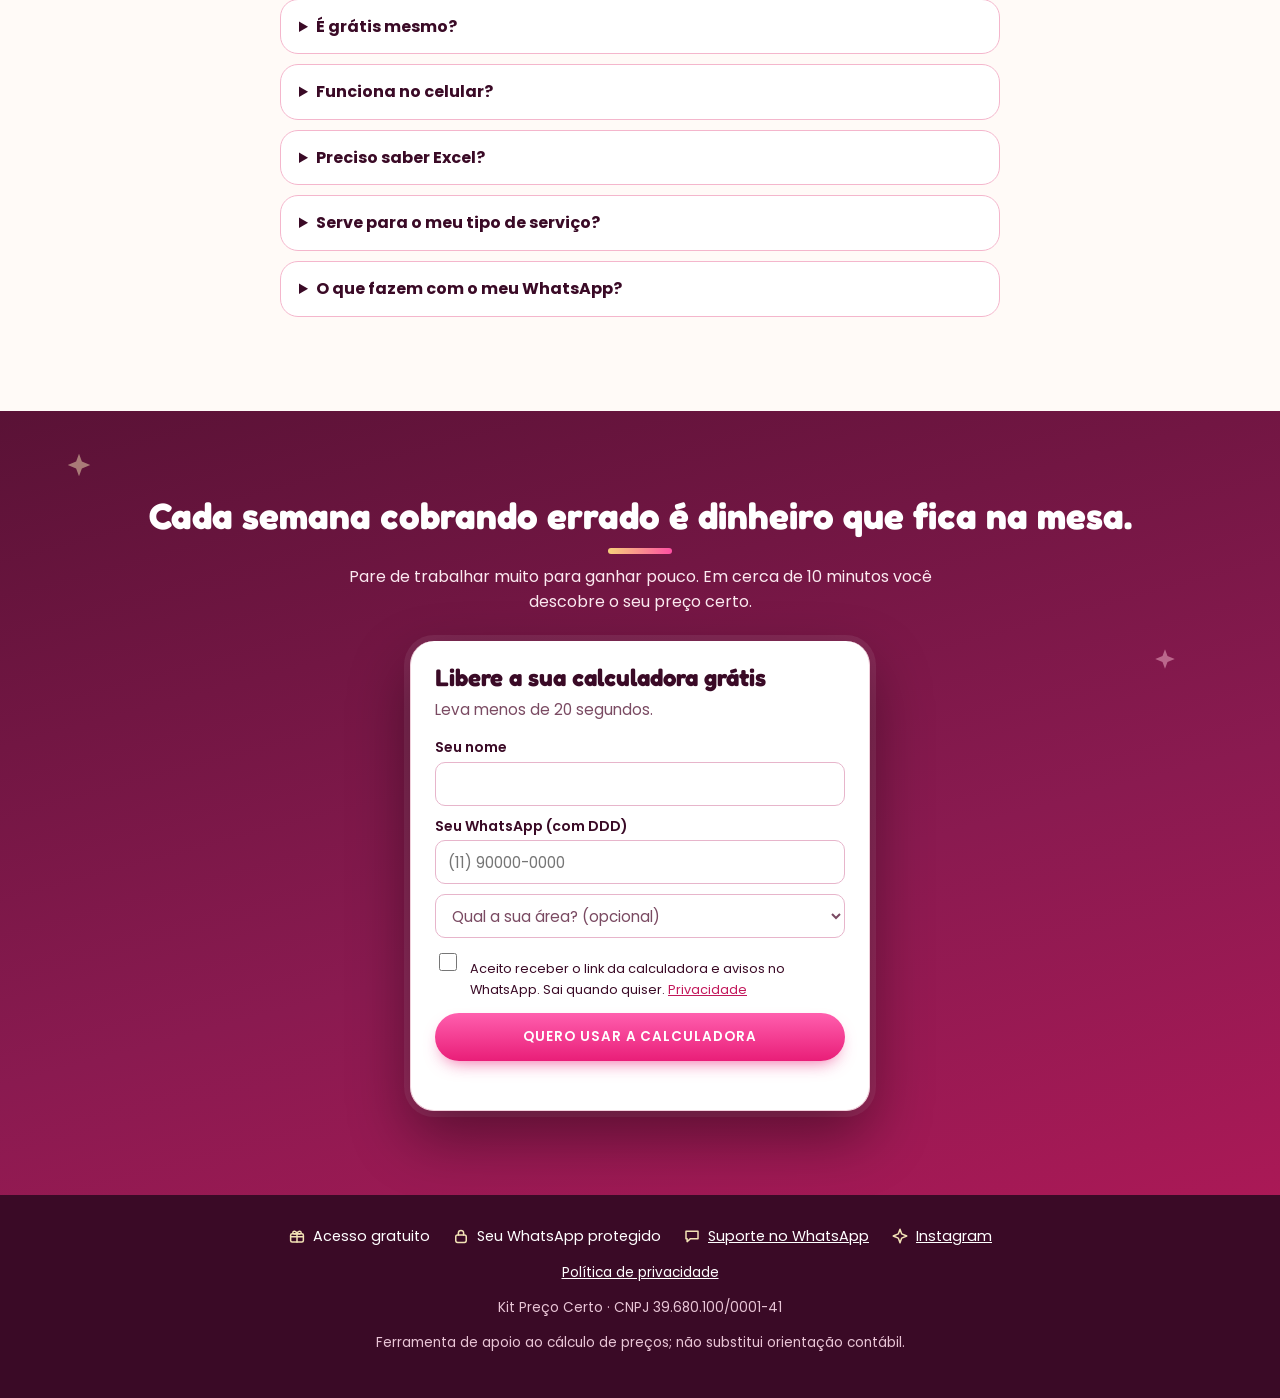
==== commit 67ec72e1: "Textos do formulario: 'Use a calculadora gratis agora', 'Quero usar a calculadora', link em vez de c" ====
--- a/index.html
+++ b/index.html
@@ -6,7 +6,7 @@
 <link rel="icon" type="image/png" href="favicon.png"><link rel="apple-touch-icon" href="apple-touch-icon.png">
 <link rel="preconnect" href="https://fonts.googleapis.com"><link rel="preconnect" href="https://fonts.gstatic.com" crossorigin>
 <link href="https://fonts.googleapis.com/css2?family=Fredoka:wght@600;700&family=Poppins:wght@400;500;600;700;800&family=Dancing+Script:wght@700&display=swap" rel="stylesheet">
-<link rel="stylesheet" href="style.css?v=130">
+<link rel="stylesheet" href="style.css?v=132">
 <script>document.documentElement.className+=' js';</script><script>try{if(/[?&]ignorar=1/.test(location.search))localStorage.setItem("umami.disabled","1");if(/[?&]ignorar=0/.test(location.search))localStorage.removeItem("umami.disabled")}catch(e){}</script>
 <script defer src="https://stats.kitprecocerto.com.br/script.js" data-website-id="849c7c60-d34a-4f54-abd3-b72d5e8b705a"></script>
 </head><body>
@@ -42,7 +42,7 @@
     <p class="hl">Descubra o preço certo e trabalhe com lucro.</p>
     <a class="badge pillbar gold" href="#baixar"><i class="shn"></i><span class="gt">Calculadora profissional <b>Grátis</b></span></a>
     <p class="sub">Em <b>3 passos</b> no celular, você descobre <b>quanto cobrar em cada serviço, com lucro</b>, e sai com a sua <b>tabela de preços pronta para postar</b>.</p>
-    <a class="btn herobtn" href="#baixar">Quero a calculadora grátis</a>
+    <a class="btn herobtn" href="#baixar">Quero usar a calculadora grátis</a>
     <a class="try" href="#estilos">Quer ver como ficaria a sua tabela? <b>Veja os estilos ↓</b></a>
     <div class="trust">
       <span><svg viewBox="0 0 24 24"><use href="#i-check"/></svg>Sem cartão</span>
@@ -54,7 +54,7 @@
   </div>
 
   <div class="card" id="baixar">
-    <h2>Receba a calculadora grátis</h2>
+    <h2>Use a calculadora grátis agora</h2>
     <p class="s">Monte a sua tabela de preços sem prejuízo. Leva menos de 20 segundos.</p>
     <form class="lead-form" novalidate>
       <label for="nome1">Seu nome</label>
@@ -62,11 +62,11 @@
       <label for="zap1">Seu WhatsApp (com DDD)</label>
       <input id="zap1" name="zap" type="tel" inputmode="tel" autocomplete="tel" placeholder="(11) 90000-0000" enterkeyhint="done" required>
       <select class="area" name="area" aria-label="Qual a sua área? (opcional)"><option value="">Qual a sua área? (opcional)</option><option>Unhas</option><option>Cabelo</option><option>Sobrancelha</option><option>Cílios</option><option>Maquiagem</option><option>Estética</option><option>Massagem</option><option>Outra área</option></select>
-      <div class="chk"><input id="ok1" name="ok" type="checkbox"><label for="ok1">Aceito receber a calculadora e avisos no WhatsApp. Sai quando quiser. <a href="privacidade.html">Privacidade</a></label></div>
-      <button type="submit">Quero a calculadora grátis</button>
+      <div class="chk"><input id="ok1" name="ok" type="checkbox"><label for="ok1">Aceito receber o link da calculadora e avisos no WhatsApp. Sai quando quiser. <a href="privacidade.html">Privacidade</a></label></div>
+      <button type="submit">Quero usar a calculadora</button>
       <div class="err" role="alert"></div>
     </form>
-    <p class="micro">Grátis e sem cartão. Seu WhatsApp é usado só para enviar a calculadora e novidades sobre ela.</p>
+    <p class="micro">Grátis e sem cartão. Seu WhatsApp é usado só para enviar o link e novidades sobre a calculadora.</p>
   </div>
   <div class="hero-row">
     <section class="how" id="passos" aria-labelledby="how-h">
@@ -294,7 +294,7 @@
   <details><summary>Funciona no celular?</summary><p>Sim, ela foi feita para o celular. Depois do cadastro, você abre a calculadora no navegador, sem instalar nada, e salva a tabela de preços como imagem. De bônus, você também recebe a planilha Excel para usar no computador.</p></details>
   <details><summary>Preciso saber Excel?</summary><p>Não. No celular você só preenche os campos e ela calcula tudo sozinha. Na planilha Excel (o bônus), basta preencher as células amarelas.</p></details>
   <details><summary>Serve para o meu tipo de serviço?</summary><p>Sim. Serve para qualquer serviço que você cobra por atendimento: unhas, cabelo, sobrancelha, cílios, maquiagem, estética, massagem e muito mais. Você cadastra os seus serviços e o material de cada um. Os exemplos da calculadora são só para você ver a conta funcionando: troque pelos seus.</p></details>
-  <details><summary>O que fazem com o meu WhatsApp?</summary><p>Usamos para enviar a calculadora e novidades sobre ela. Não vendemos seus dados e você pode sair quando quiser. Detalhes na <a href="privacidade.html">política de privacidade</a>.</p></details>
+  <details><summary>O que fazem com o meu WhatsApp?</summary><p>Usamos para enviar o link da calculadora e novidades sobre ela. Não vendemos seus dados e você pode sair quando quiser. Detalhes na <a href="privacidade.html">política de privacidade</a>.</p></details>
   </div>
 </div></section>
 
@@ -313,8 +313,8 @@
       <label for="zap2">Seu WhatsApp (com DDD)</label>
       <input id="zap2" name="zap" type="tel" inputmode="tel" autocomplete="tel" placeholder="(11) 90000-0000" required>
       <select class="area" name="area" aria-label="Qual a sua área? (opcional)"><option value="">Qual a sua área? (opcional)</option><option>Unhas</option><option>Cabelo</option><option>Sobrancelha</option><option>Cílios</option><option>Maquiagem</option><option>Estética</option><option>Massagem</option><option>Outra área</option></select>
-      <div class="chk"><input id="ok2" name="ok" type="checkbox"><label for="ok2">Aceito receber a calculadora e avisos no WhatsApp. Sai quando quiser. <a href="privacidade.html">Privacidade</a></label></div>
-      <button type="submit">Quero a calculadora grátis</button>
+      <div class="chk"><input id="ok2" name="ok" type="checkbox"><label for="ok2">Aceito receber o link da calculadora e avisos no WhatsApp. Sai quando quiser. <a href="privacidade.html">Privacidade</a></label></div>
+      <button type="submit">Quero usar a calculadora</button>
       <div class="err" role="alert"></div>
     </form>
   </div>
@@ -333,7 +333,7 @@
   <p>Ferramenta de apoio ao cálculo de preços; não substitui orientação contábil.</p>
 </div></footer>
 
-<div class="sticky" id="sticky"><a class="btn" href="#baixar">Quero a calculadora grátis</a></div>
+<div class="sticky" id="sticky"><a class="btn" href="#baixar">Quero usar a calculadora grátis</a></div>
 
 <script>
 // URL do webhook do n8n que recebe os cadastros. Enquanto vazio, o formulário só libera o download.
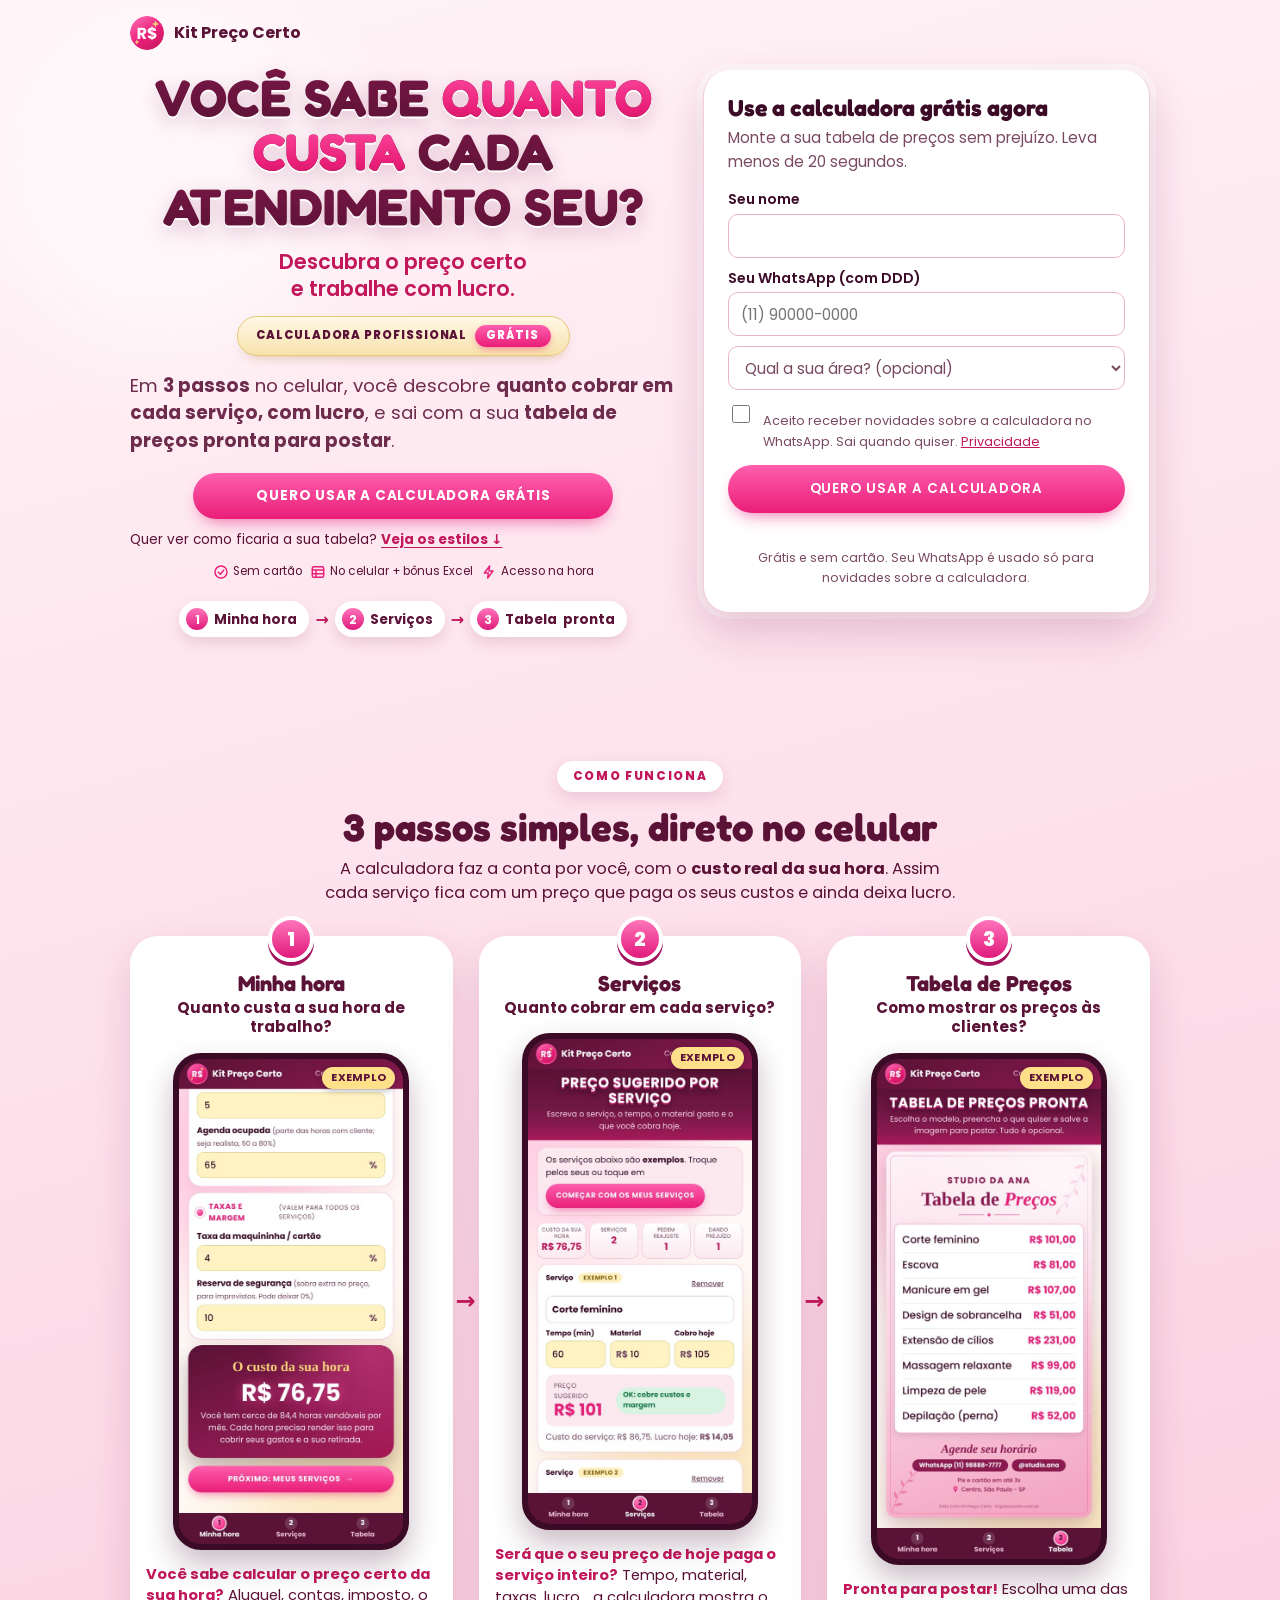
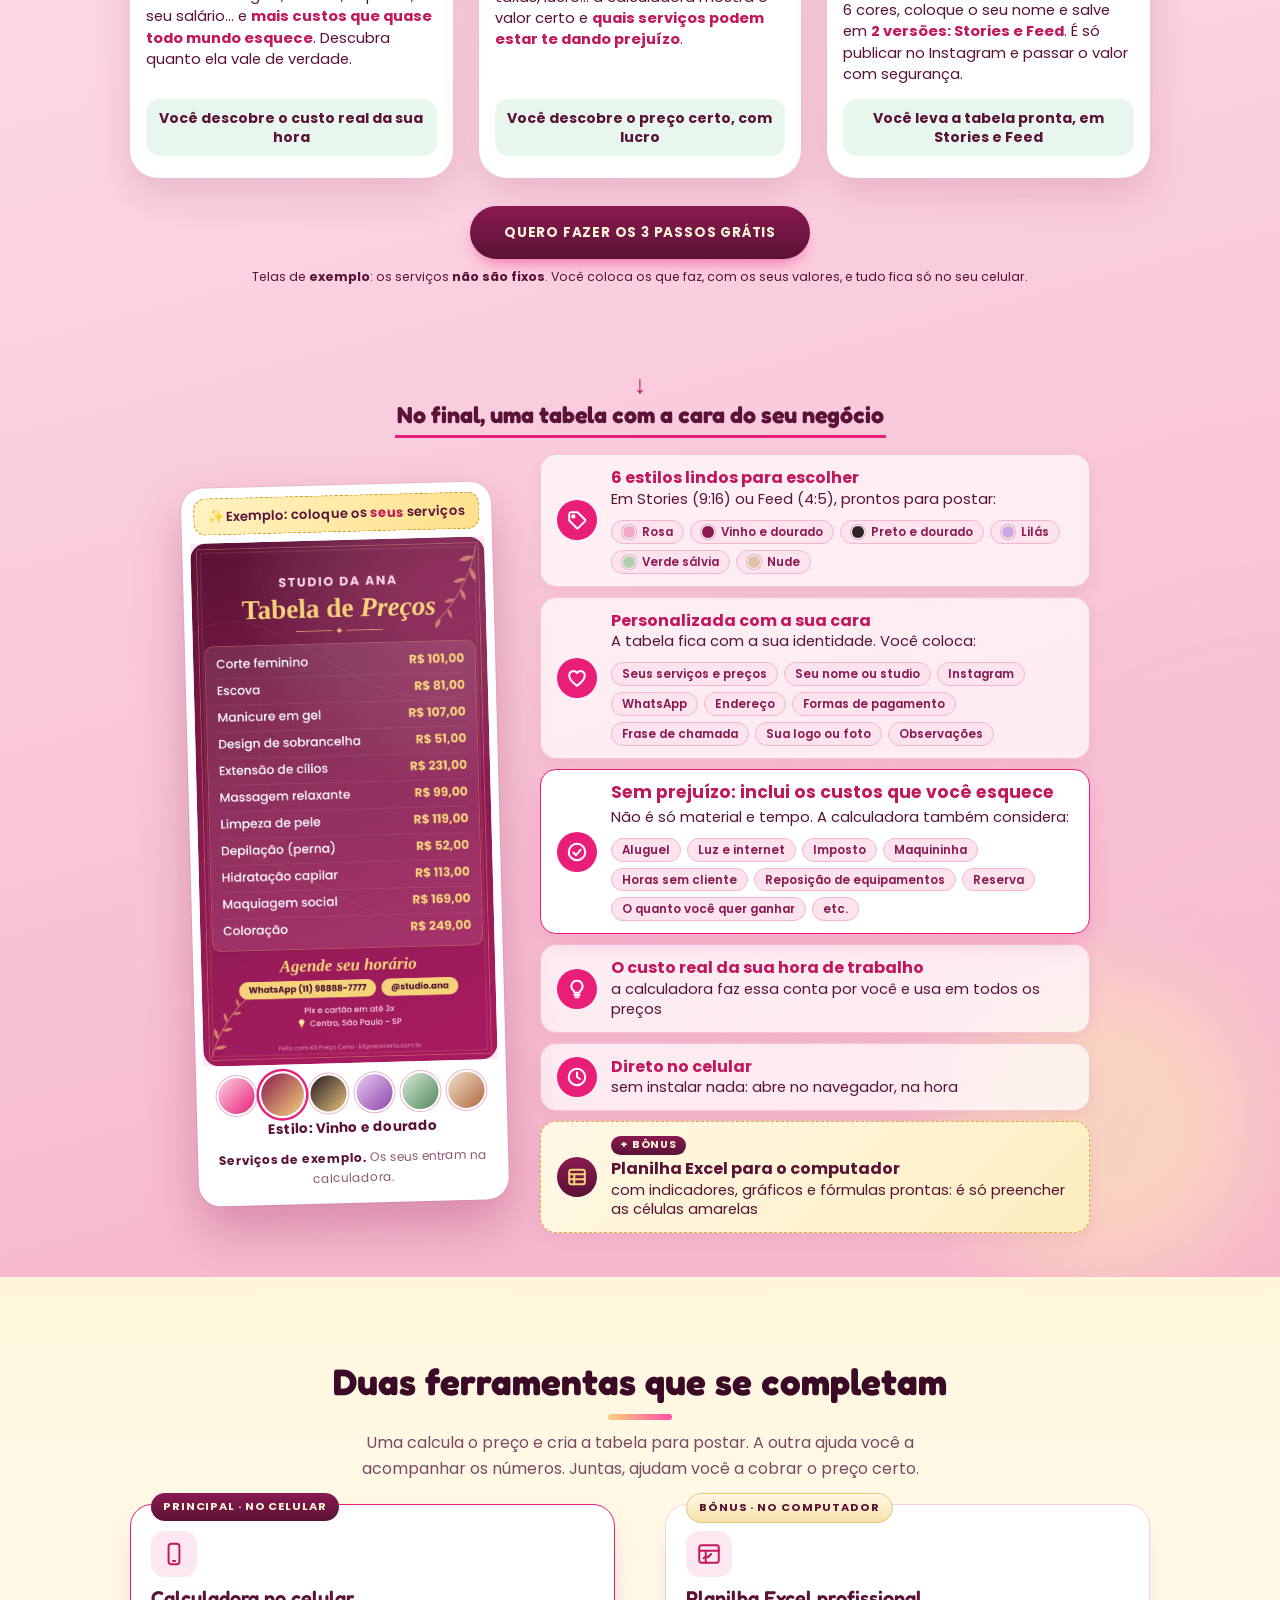
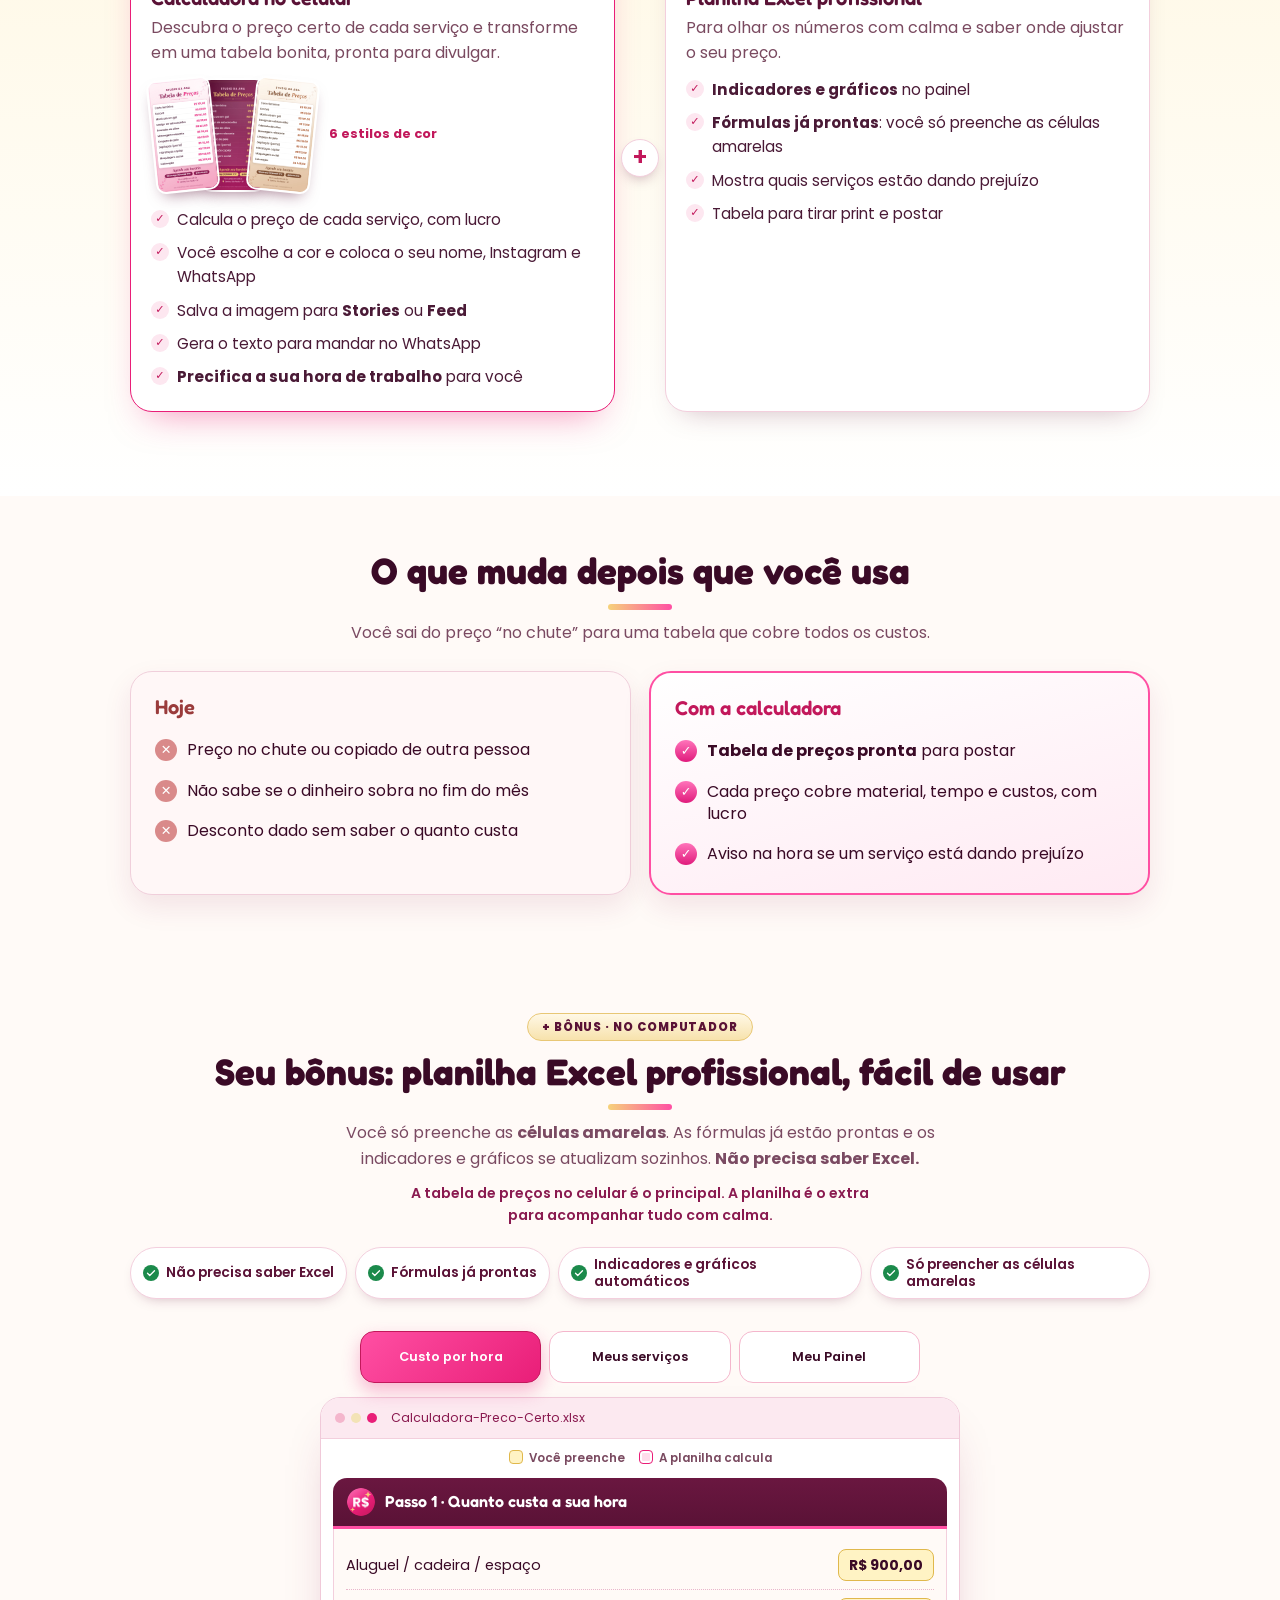
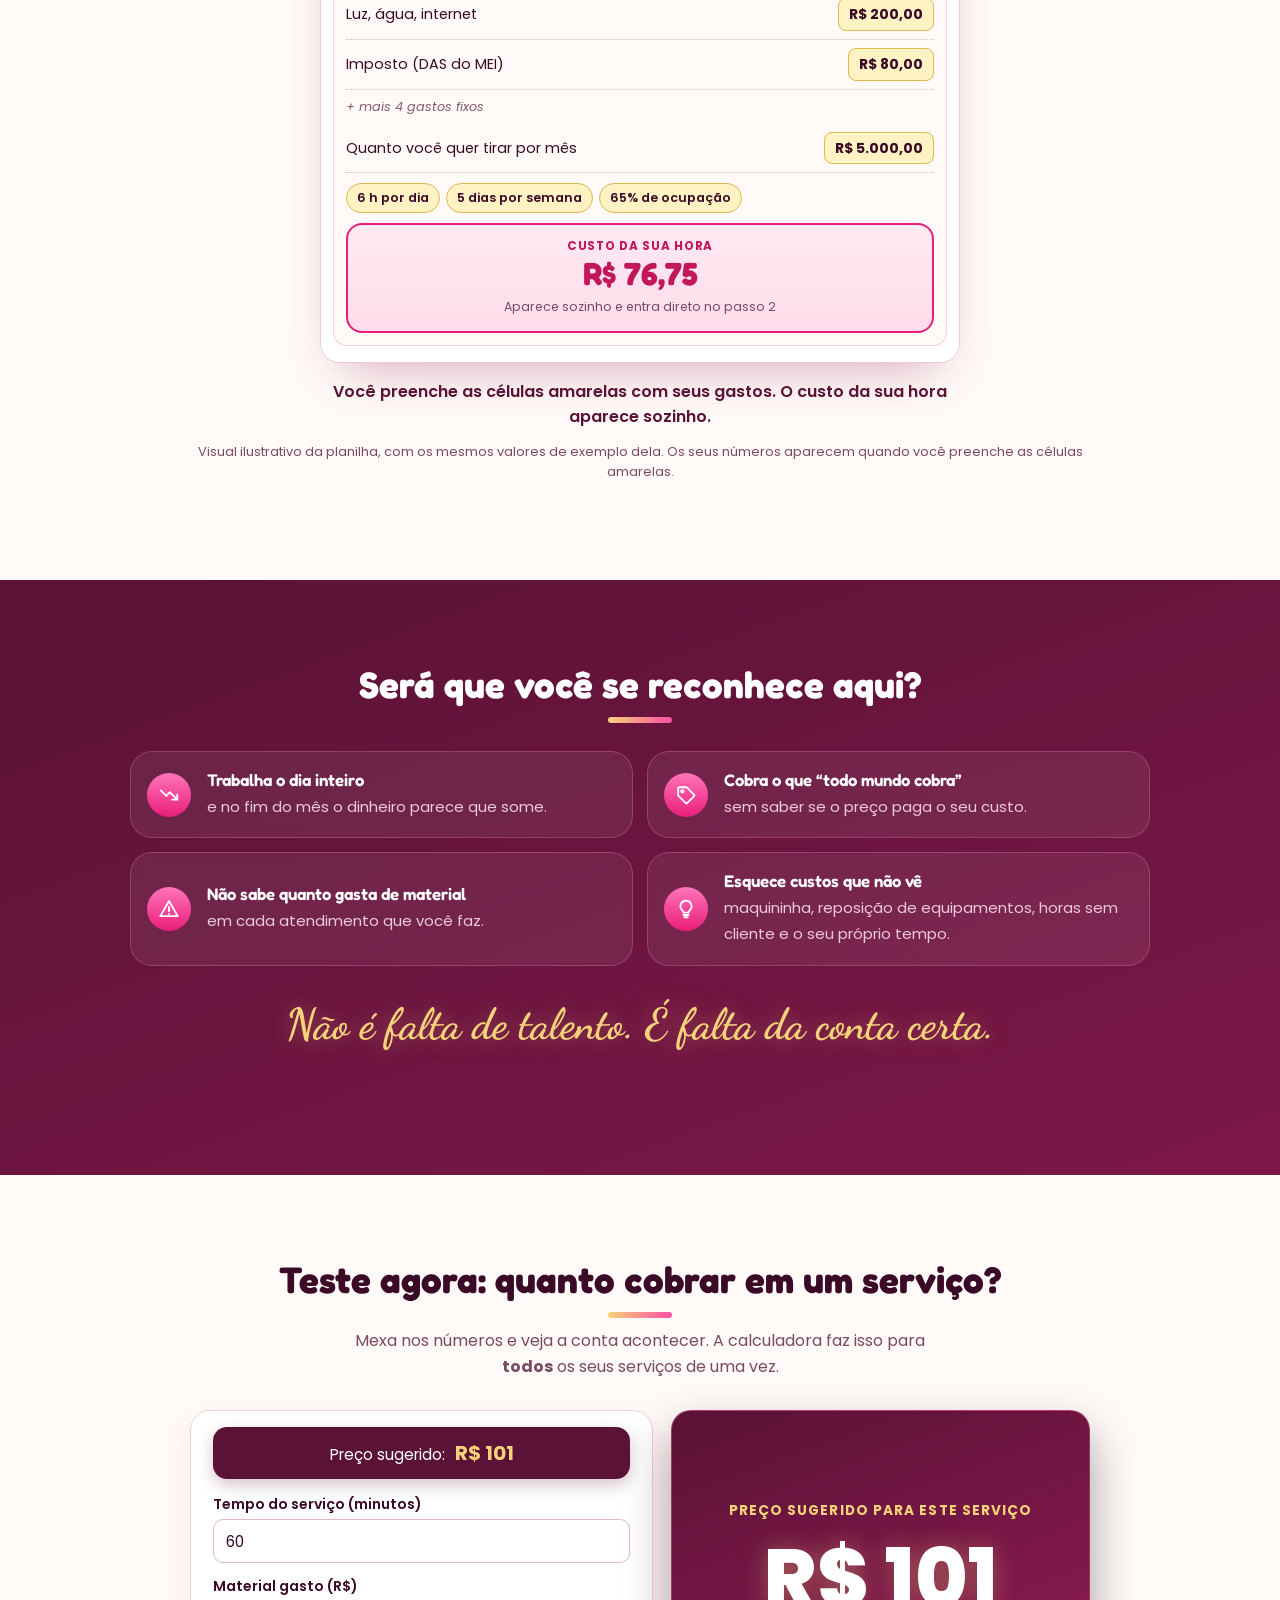
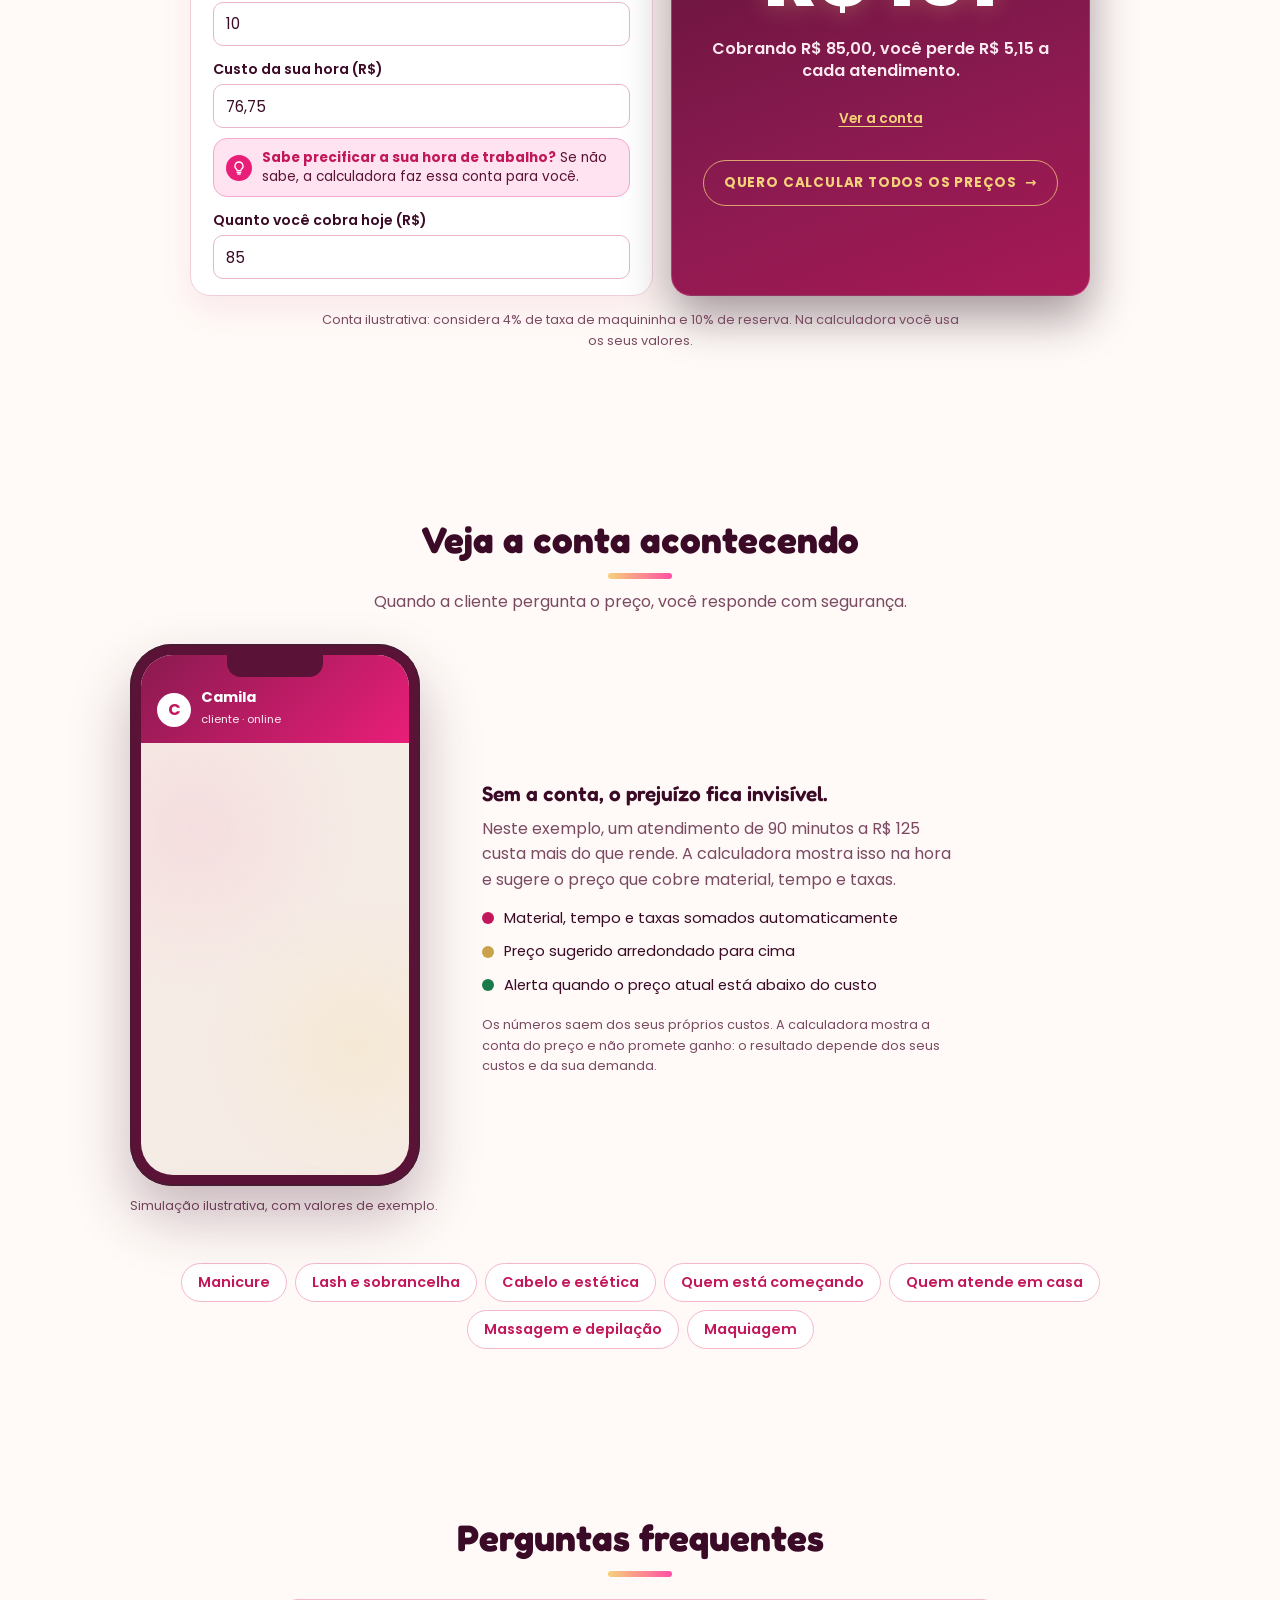
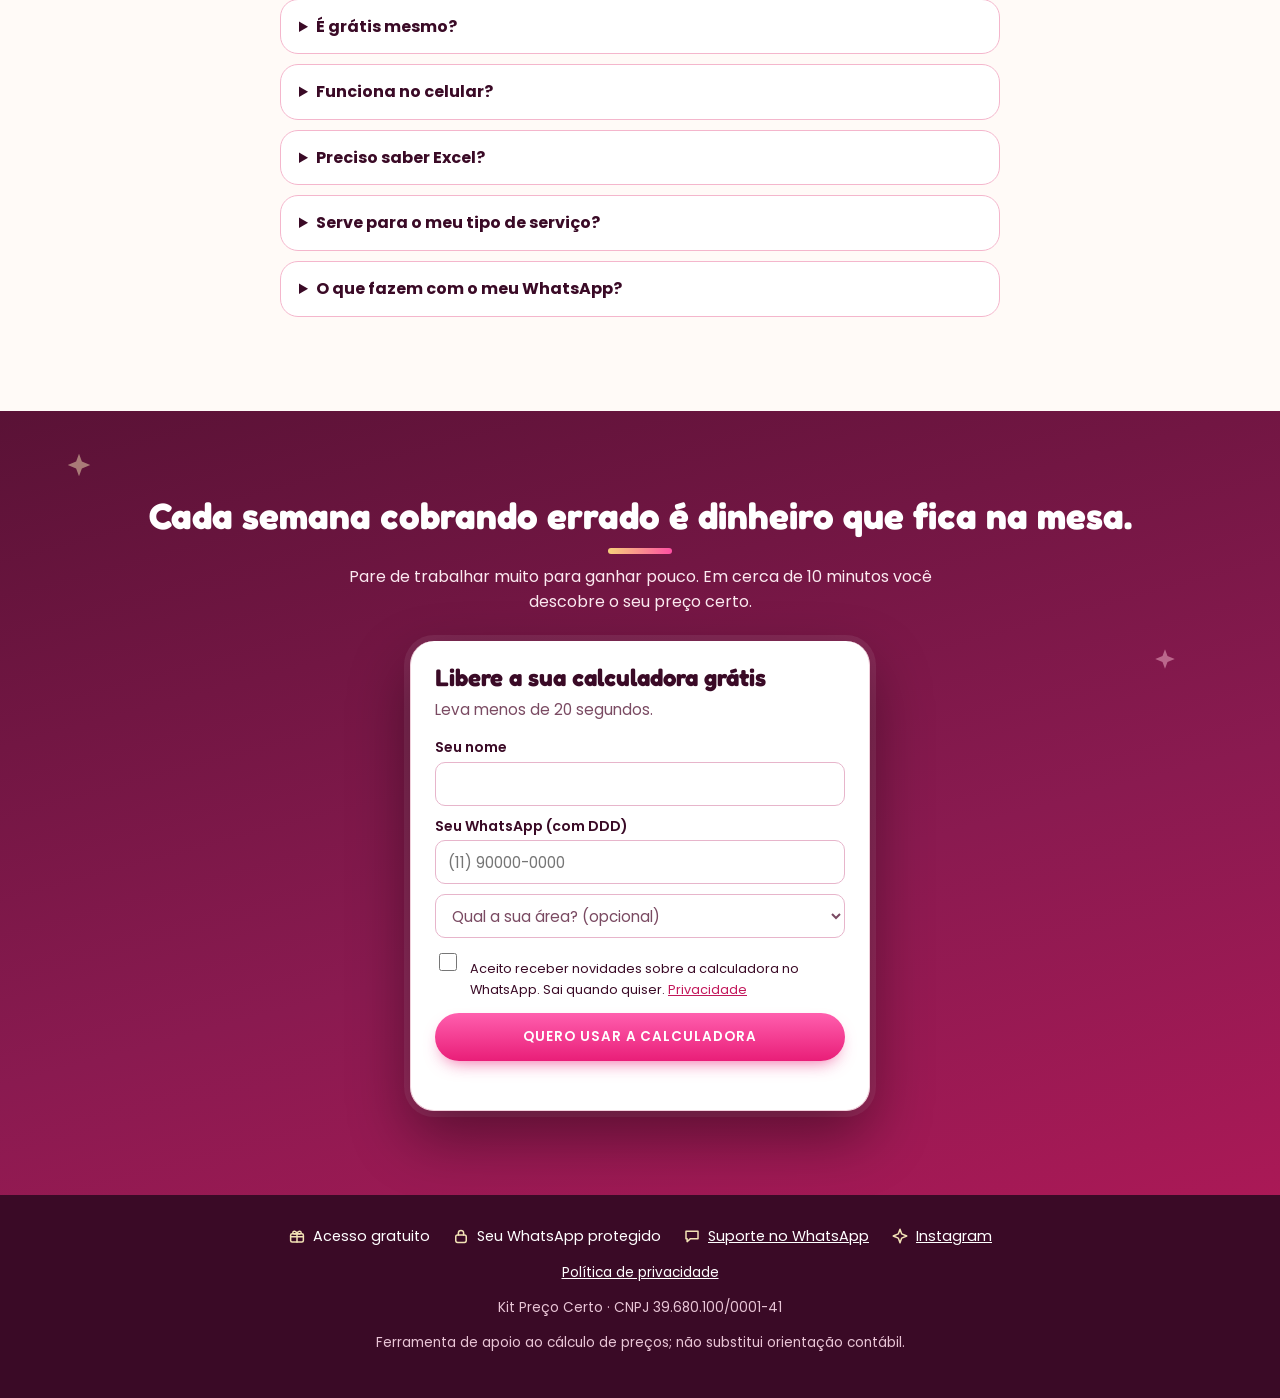
==== commit b0073eec: "Fluxo simples: formulario leva direto para a calculadora (vazia), visual do site, passo 3 com estilo" ====
--- a/index.html
+++ b/index.html
@@ -6,7 +6,7 @@
 <link rel="icon" type="image/png" href="favicon.png"><link rel="apple-touch-icon" href="apple-touch-icon.png">
 <link rel="preconnect" href="https://fonts.googleapis.com"><link rel="preconnect" href="https://fonts.gstatic.com" crossorigin>
 <link href="https://fonts.googleapis.com/css2?family=Fredoka:wght@600;700&family=Poppins:wght@400;500;600;700;800&family=Dancing+Script:wght@700&display=swap" rel="stylesheet">
-<link rel="stylesheet" href="style.css?v=132">
+<link rel="stylesheet" href="style.css?v=133">
 <script>document.documentElement.className+=' js';</script><script>try{if(/[?&]ignorar=1/.test(location.search))localStorage.setItem("umami.disabled","1");if(/[?&]ignorar=0/.test(location.search))localStorage.removeItem("umami.disabled")}catch(e){}</script>
 <script defer src="https://stats.kitprecocerto.com.br/script.js" data-website-id="849c7c60-d34a-4f54-abd3-b72d5e8b705a"></script>
 </head><body>
@@ -62,11 +62,11 @@
       <label for="zap1">Seu WhatsApp (com DDD)</label>
       <input id="zap1" name="zap" type="tel" inputmode="tel" autocomplete="tel" placeholder="(11) 90000-0000" enterkeyhint="done" required>
       <select class="area" name="area" aria-label="Qual a sua área? (opcional)"><option value="">Qual a sua área? (opcional)</option><option>Unhas</option><option>Cabelo</option><option>Sobrancelha</option><option>Cílios</option><option>Maquiagem</option><option>Estética</option><option>Massagem</option><option>Outra área</option></select>
-      <div class="chk"><input id="ok1" name="ok" type="checkbox"><label for="ok1">Aceito receber o link da calculadora e avisos no WhatsApp. Sai quando quiser. <a href="privacidade.html">Privacidade</a></label></div>
+      <div class="chk"><input id="ok1" name="ok" type="checkbox"><label for="ok1">Aceito receber novidades sobre a calculadora no WhatsApp. Sai quando quiser. <a href="privacidade.html">Privacidade</a></label></div>
       <button type="submit">Quero usar a calculadora</button>
       <div class="err" role="alert"></div>
     </form>
-    <p class="micro">Grátis e sem cartão. Seu WhatsApp é usado só para enviar o link e novidades sobre a calculadora.</p>
+    <p class="micro">Grátis e sem cartão. Seu WhatsApp é usado só para novidades sobre a calculadora.</p>
   </div>
   <div class="hero-row">
     <section class="how" id="passos" aria-labelledby="how-h">
@@ -294,7 +294,7 @@
   <details><summary>Funciona no celular?</summary><p>Sim, ela foi feita para o celular. Depois do cadastro, você abre a calculadora no navegador, sem instalar nada, e salva a tabela de preços como imagem. De bônus, você também recebe a planilha Excel para usar no computador.</p></details>
   <details><summary>Preciso saber Excel?</summary><p>Não. No celular você só preenche os campos e ela calcula tudo sozinha. Na planilha Excel (o bônus), basta preencher as células amarelas.</p></details>
   <details><summary>Serve para o meu tipo de serviço?</summary><p>Sim. Serve para qualquer serviço que você cobra por atendimento: unhas, cabelo, sobrancelha, cílios, maquiagem, estética, massagem e muito mais. Você cadastra os seus serviços e o material de cada um. Os exemplos da calculadora são só para você ver a conta funcionando: troque pelos seus.</p></details>
-  <details><summary>O que fazem com o meu WhatsApp?</summary><p>Usamos para enviar o link da calculadora e novidades sobre ela. Não vendemos seus dados e você pode sair quando quiser. Detalhes na <a href="privacidade.html">política de privacidade</a>.</p></details>
+  <details><summary>O que fazem com o meu WhatsApp?</summary><p>Usamos para enviar novidades sobre a calculadora. Não vendemos seus dados e você pode sair quando quiser. Detalhes na <a href="privacidade.html">política de privacidade</a>.</p></details>
   </div>
 </div></section>
 
@@ -313,7 +313,7 @@
       <label for="zap2">Seu WhatsApp (com DDD)</label>
       <input id="zap2" name="zap" type="tel" inputmode="tel" autocomplete="tel" placeholder="(11) 90000-0000" required>
       <select class="area" name="area" aria-label="Qual a sua área? (opcional)"><option value="">Qual a sua área? (opcional)</option><option>Unhas</option><option>Cabelo</option><option>Sobrancelha</option><option>Cílios</option><option>Maquiagem</option><option>Estética</option><option>Massagem</option><option>Outra área</option></select>
-      <div class="chk"><input id="ok2" name="ok" type="checkbox"><label for="ok2">Aceito receber o link da calculadora e avisos no WhatsApp. Sai quando quiser. <a href="privacidade.html">Privacidade</a></label></div>
+      <div class="chk"><input id="ok2" name="ok" type="checkbox"><label for="ok2">Aceito receber novidades sobre a calculadora no WhatsApp. Sai quando quiser. <a href="privacidade.html">Privacidade</a></label></div>
       <button type="submit">Quero usar a calculadora</button>
       <div class="err" role="alert"></div>
     </form>
@@ -370,9 +370,9 @@
     if(nome.length<2){e.textContent='Digite seu nome.';f.elements.nome.focus();return;}
     if(!/^[1-9][1-9]9\d{8}$/.test(zap)){e.textContent='Digite seu WhatsApp com DDD, com 11 números. Ex.: (11) 91234-5678';f.elements.zap.focus();return;}
     if(!f.elements.ok.checked){e.textContent='Marque a caixinha para continuar.';return;}
-    b.disabled=true; b.textContent='Liberando sua calculadora...';
+    b.disabled=true; b.textContent='Abrindo a calculadora...';
     try{localStorage.setItem('kpc_ok','1');}catch(x){}
-    var done=false, go=function(){if(!done){done=true;location.href='obrigado.html';}};
+    var done=false, go=function(){if(!done){done=true;try{if(window.umami&&umami.track)umami.track('lead');}catch(x){}location.href='calculadora.html?novo=1';}};
     if(!WEBHOOK_URL){go();return;}
     setTimeout(go,2500);
     try{fetch(WEBHOOK_URL,{method:'POST',mode:'no-cors',headers:{'Content-Type':'text/plain'},
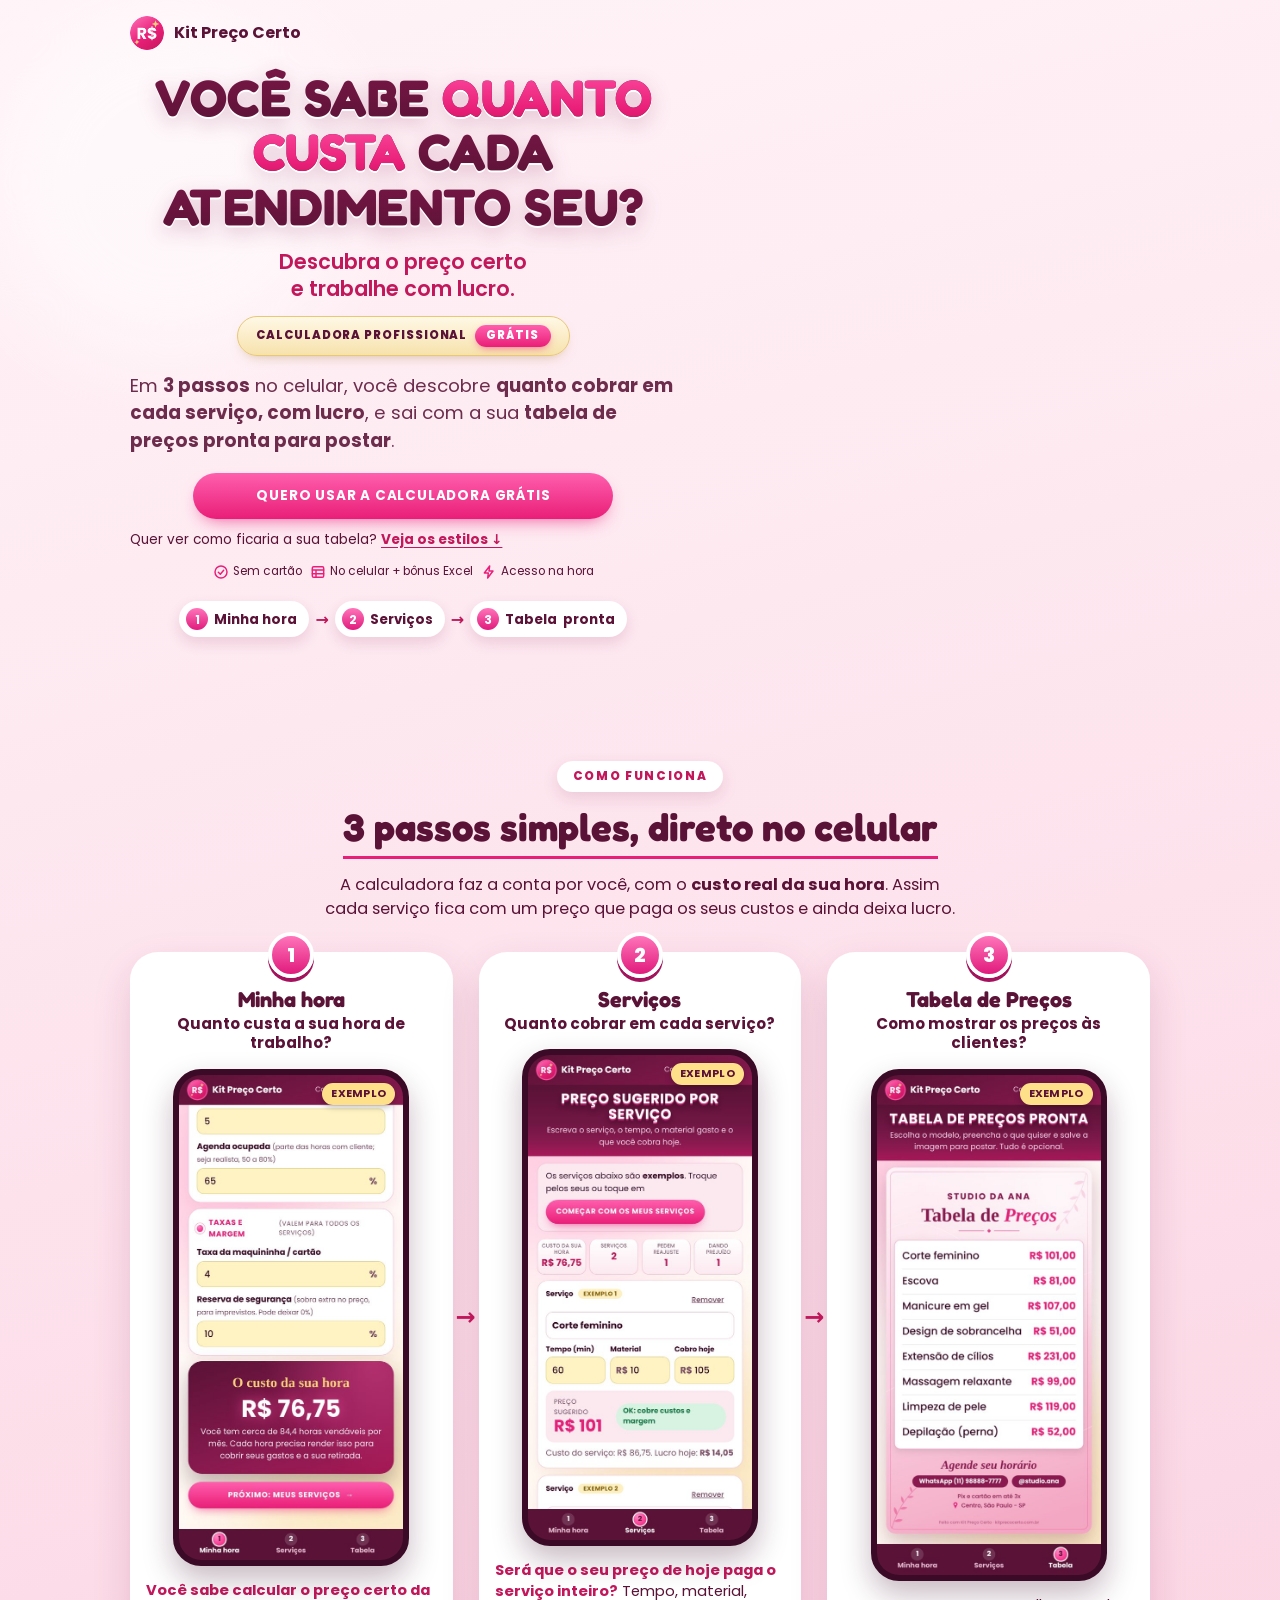
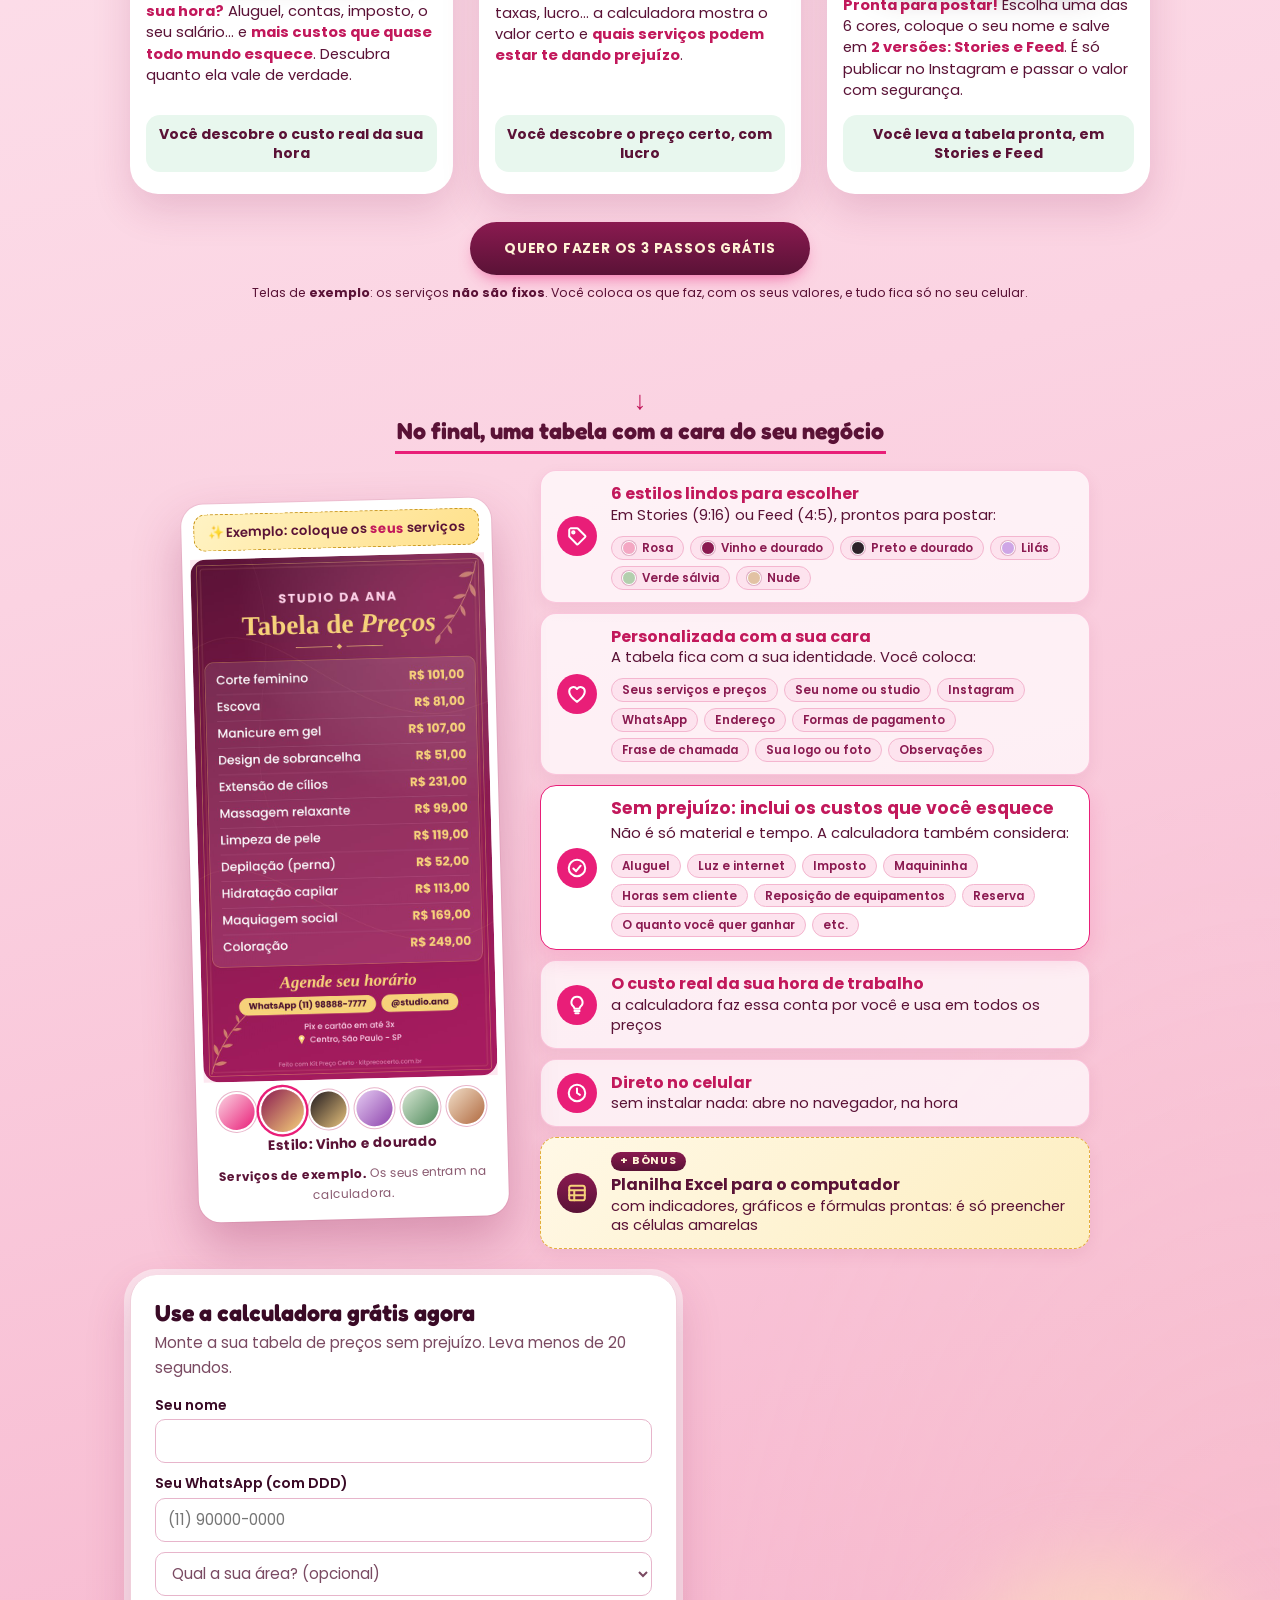
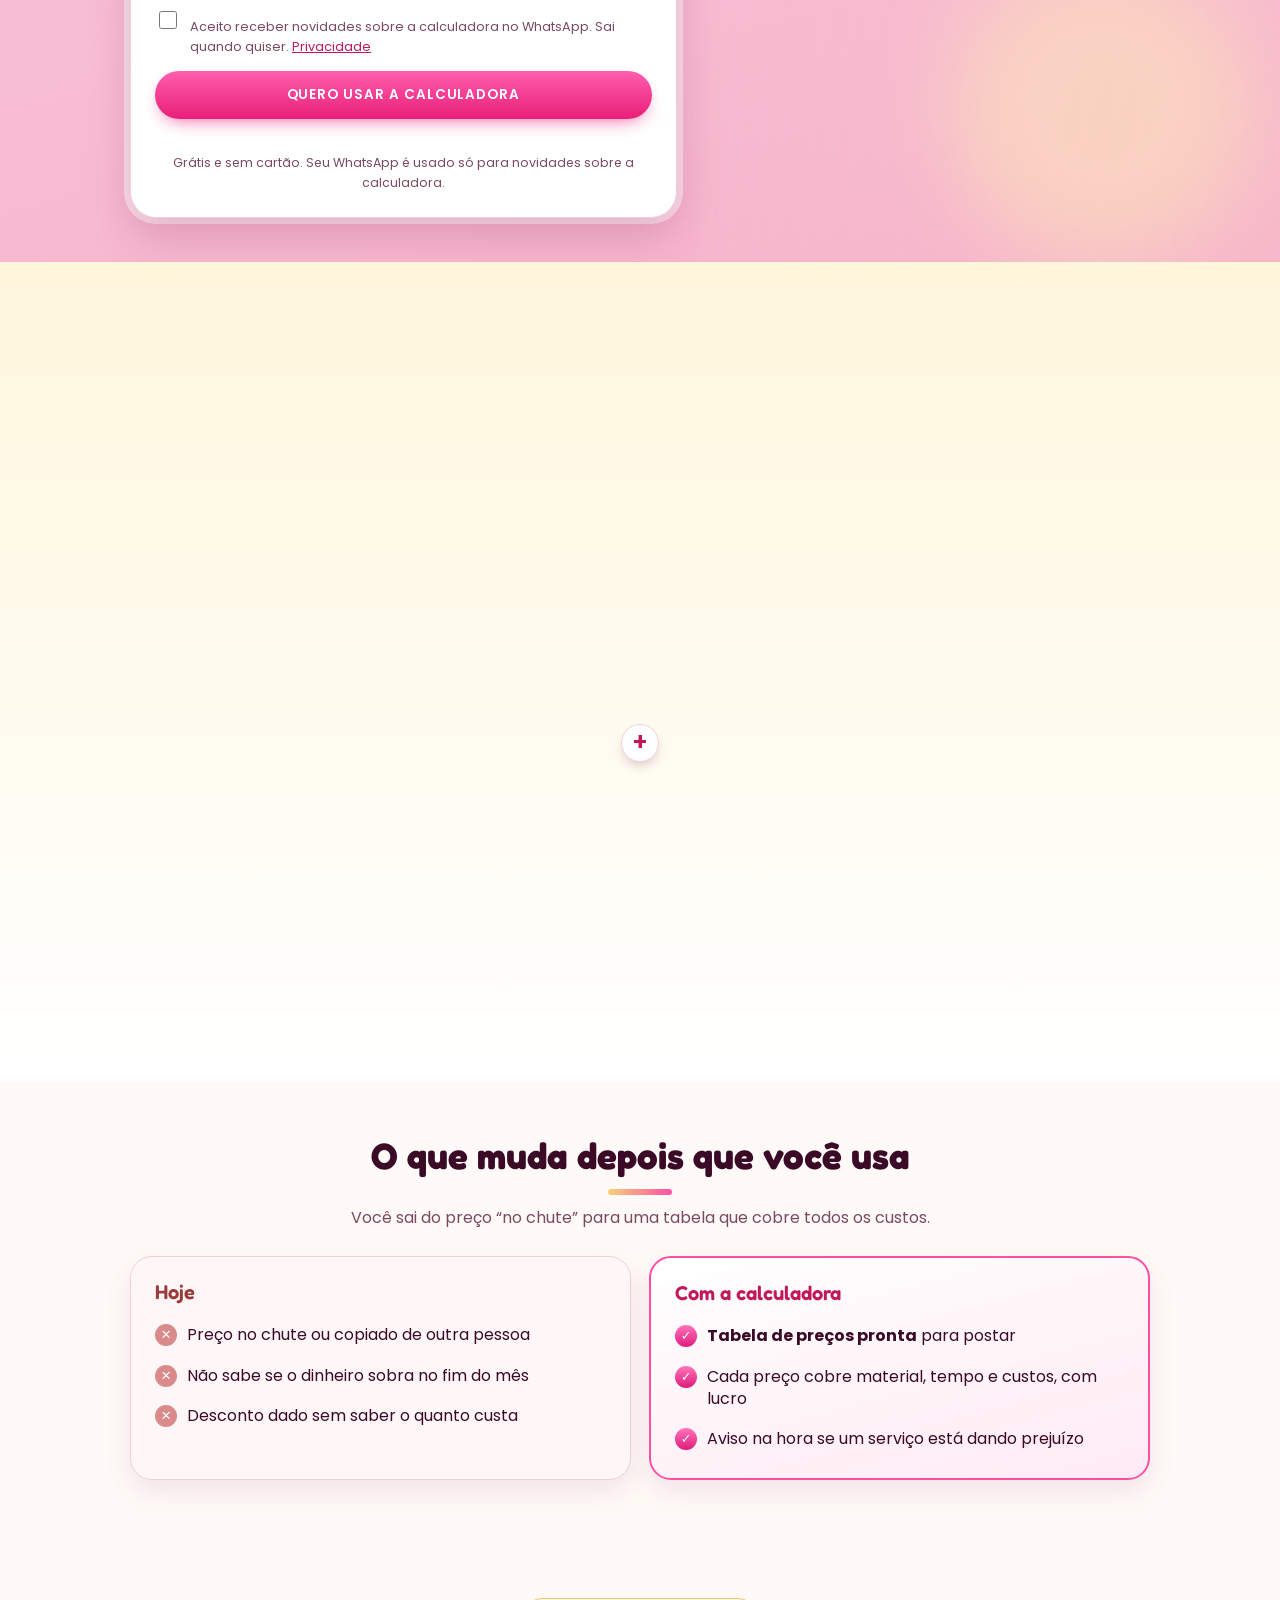
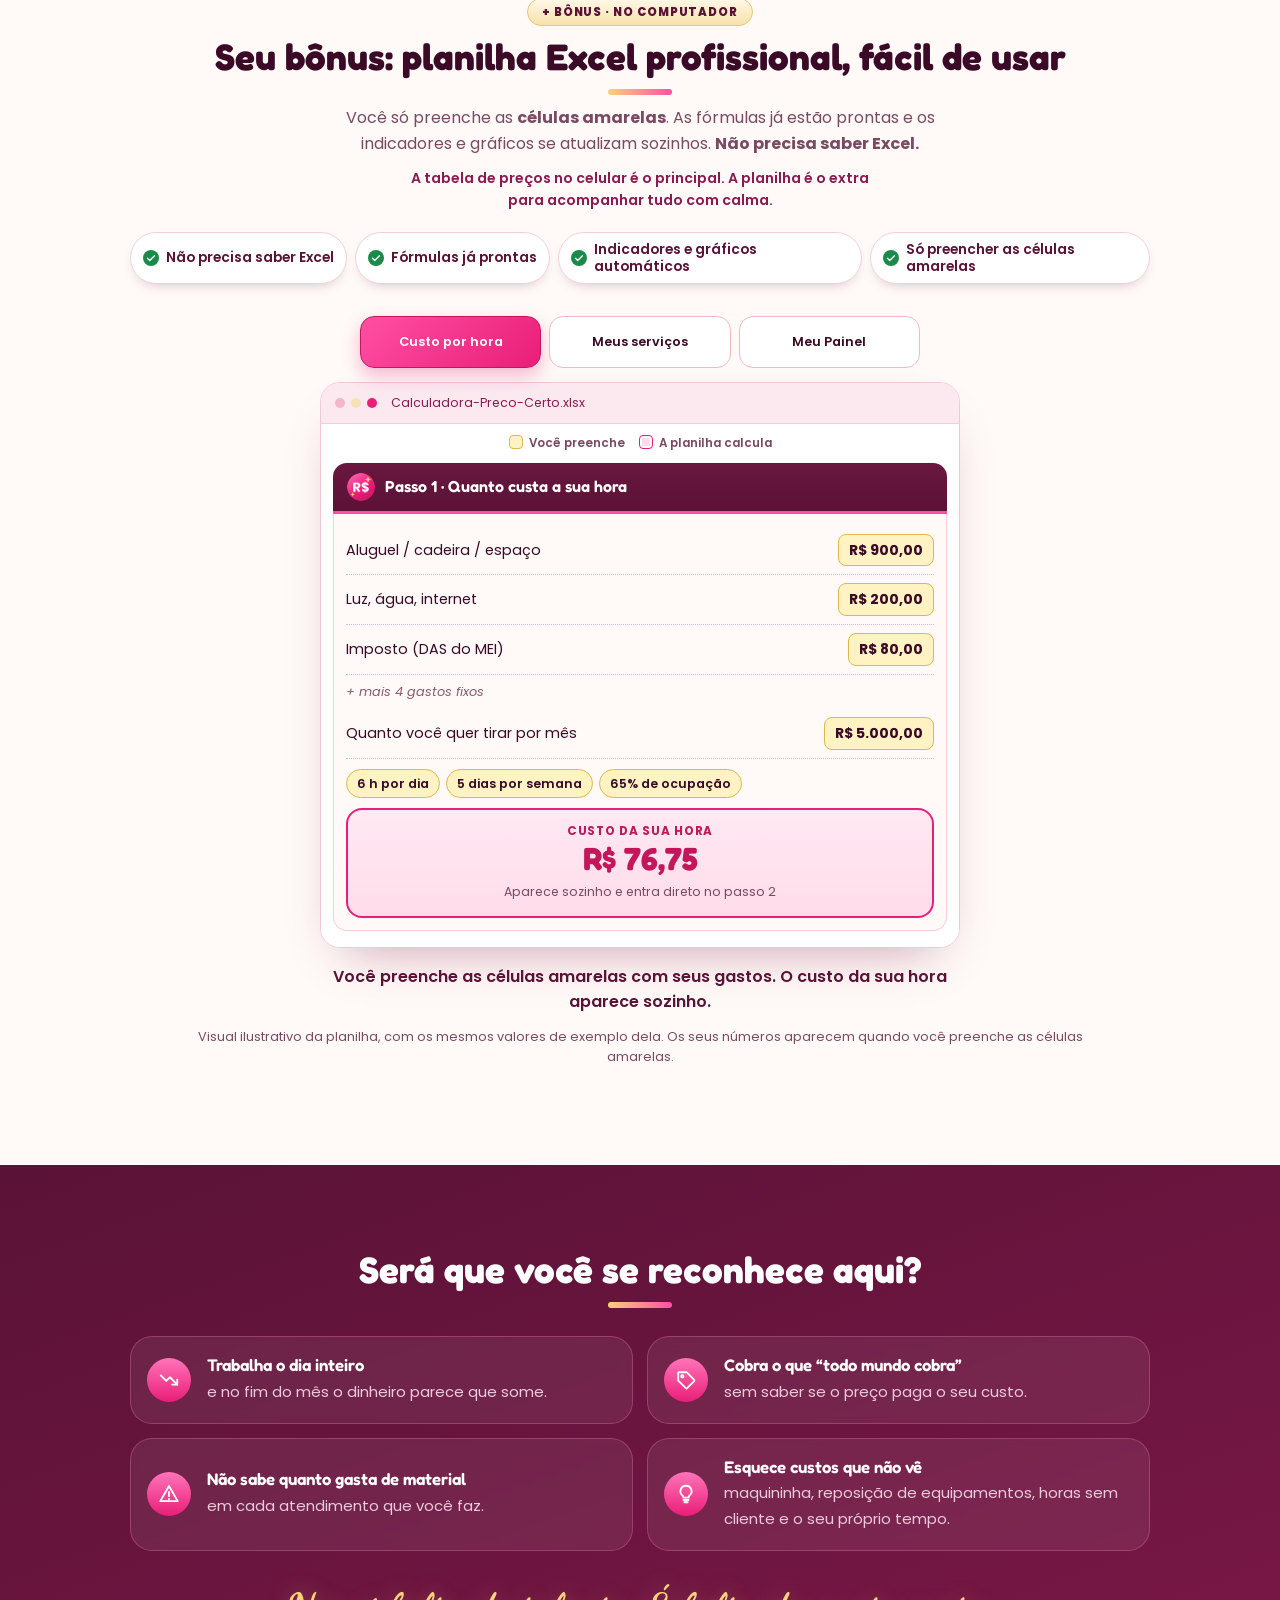
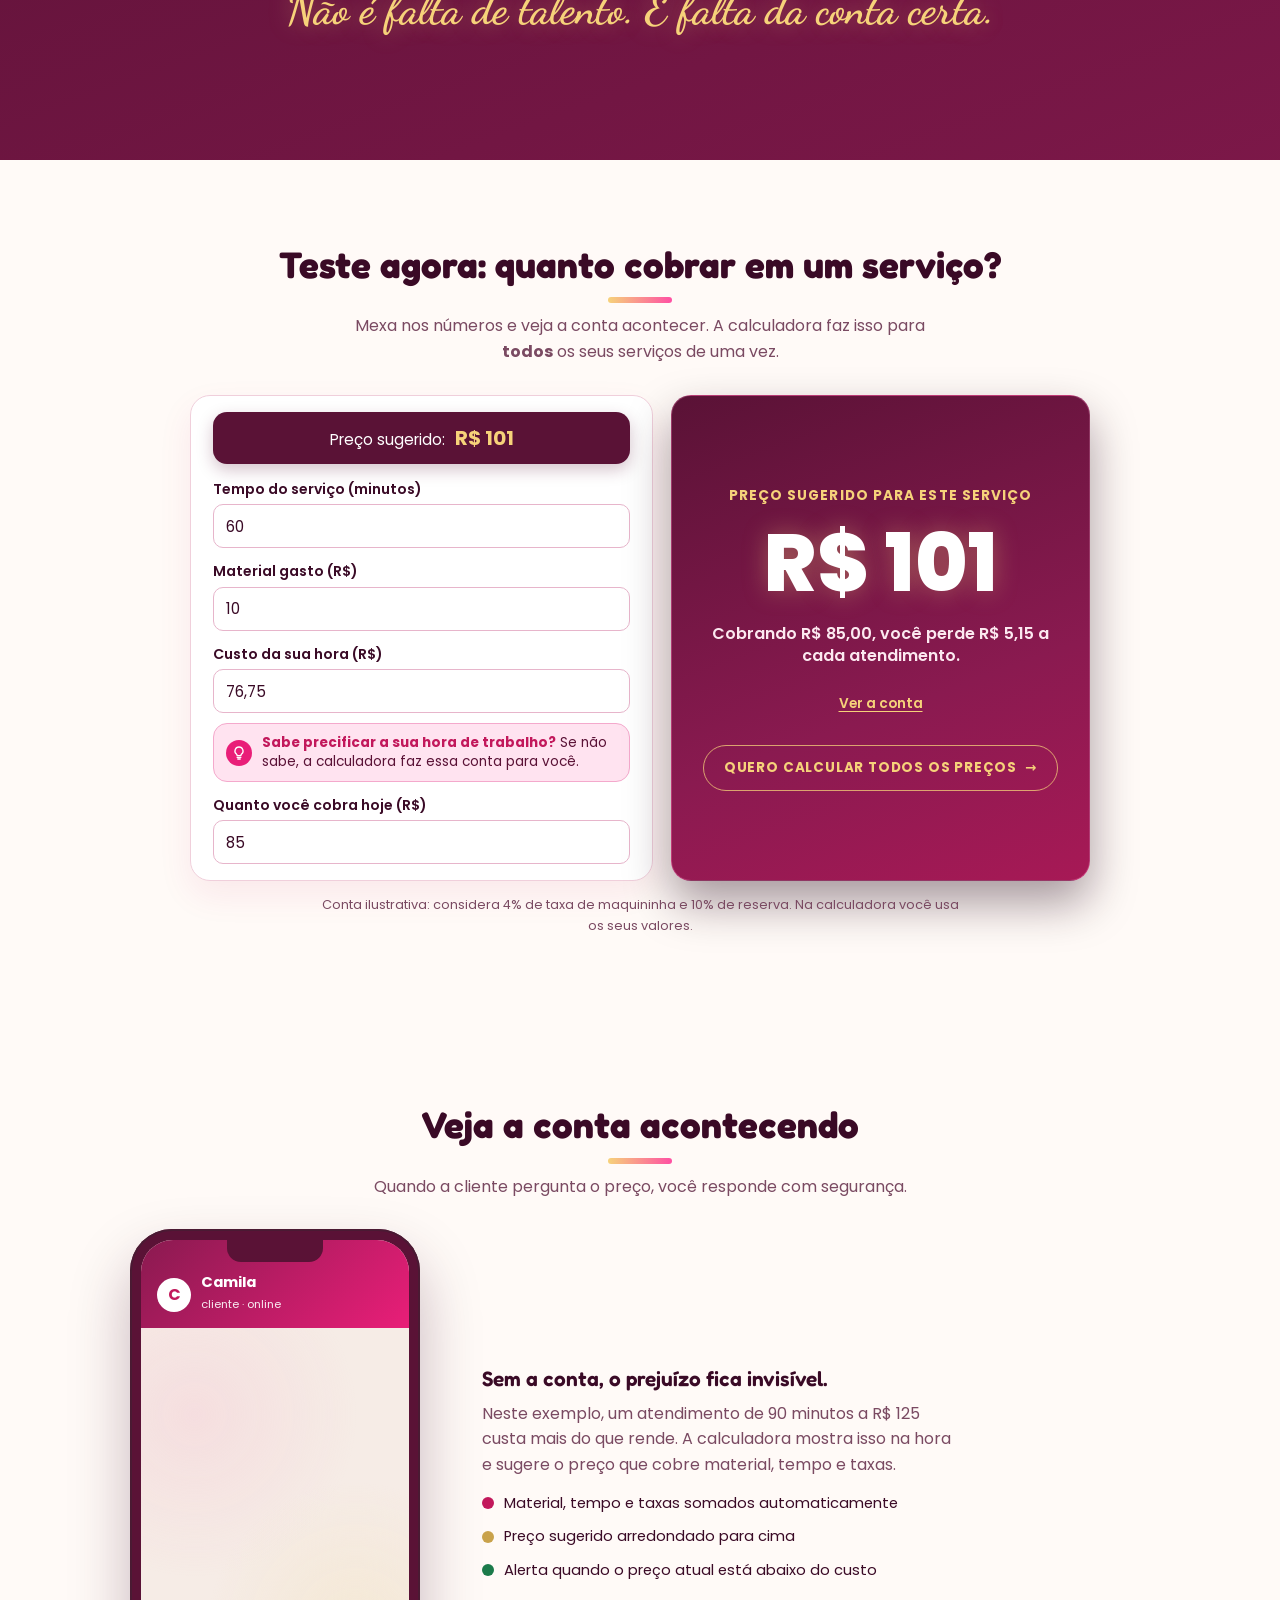
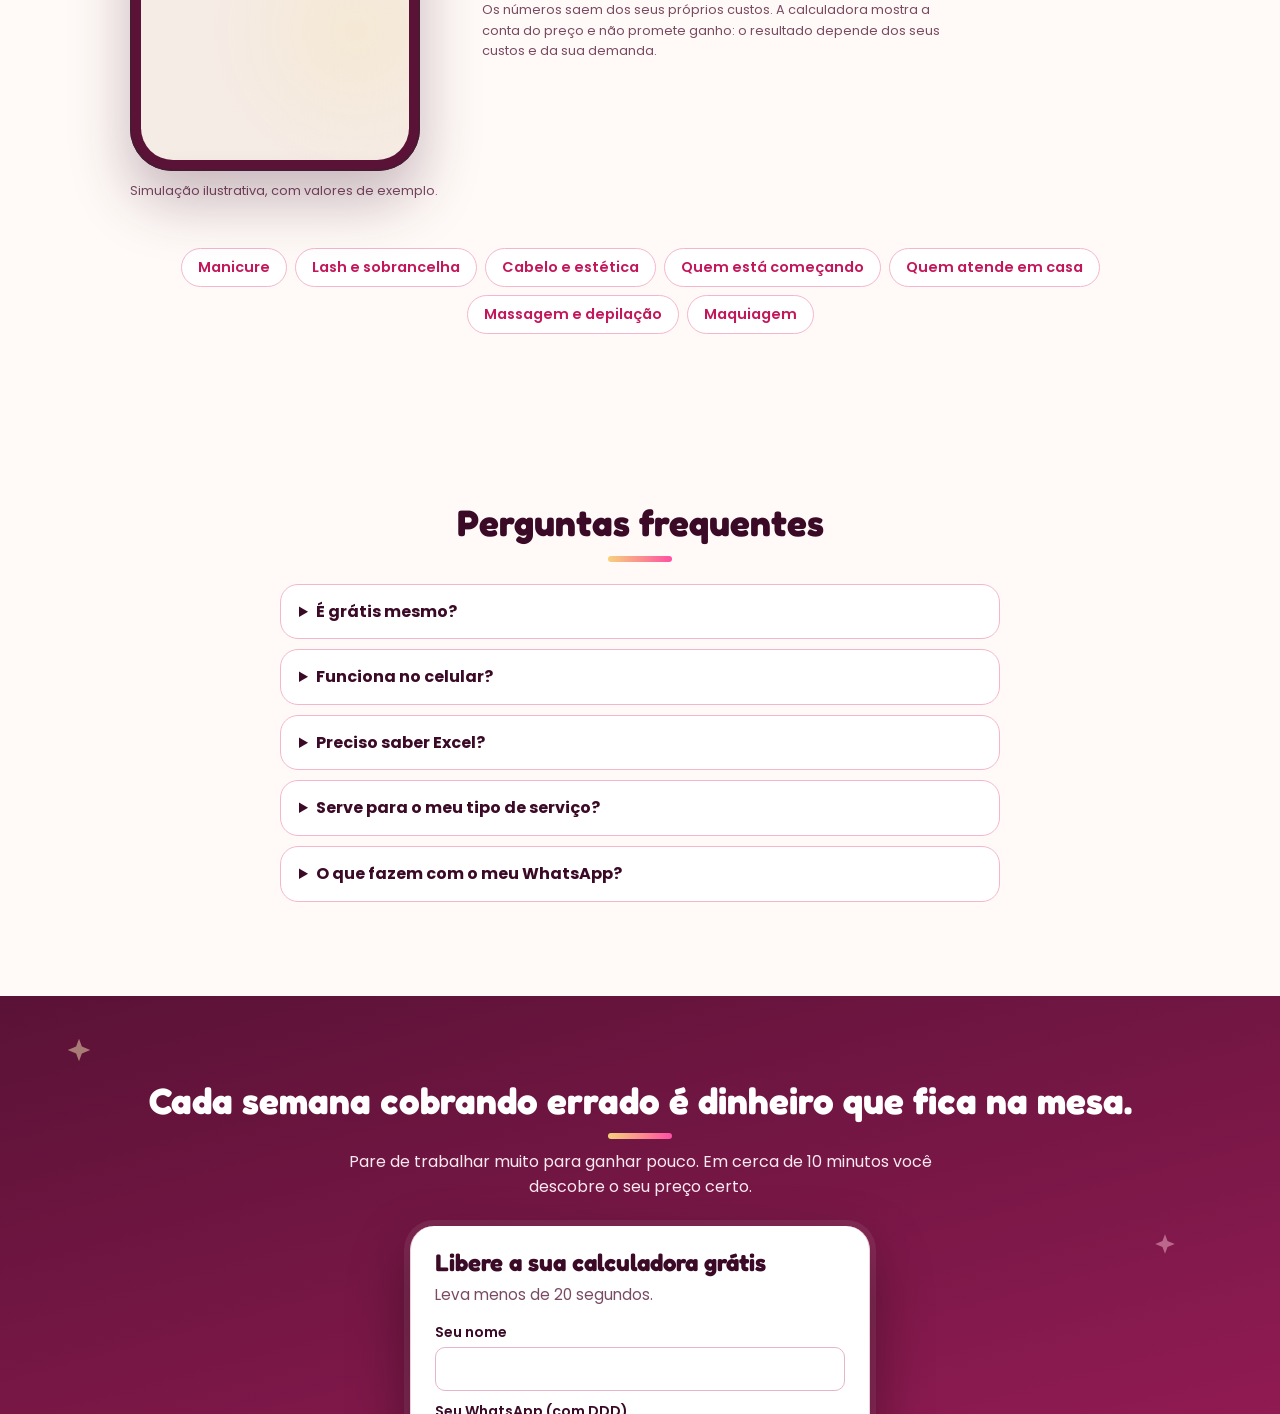
==== commit f3112c6e: "Previa do passo 3 igual aos exemplos do site (moldura, faixa Exemplo, Studio da Ana com 11 servicos)" ====
--- a/index.html
+++ b/index.html
@@ -6,7 +6,7 @@
 <link rel="icon" type="image/png" href="favicon.png"><link rel="apple-touch-icon" href="apple-touch-icon.png">
 <link rel="preconnect" href="https://fonts.googleapis.com"><link rel="preconnect" href="https://fonts.gstatic.com" crossorigin>
 <link href="https://fonts.googleapis.com/css2?family=Fredoka:wght@600;700&family=Poppins:wght@400;500;600;700;800&family=Dancing+Script:wght@700&display=swap" rel="stylesheet">
-<link rel="stylesheet" href="style.css?v=133">
+<link rel="stylesheet" href="style.css?v=135">
 <script>document.documentElement.className+=' js';</script><script>try{if(/[?&]ignorar=1/.test(location.search))localStorage.setItem("umami.disabled","1");if(/[?&]ignorar=0/.test(location.search))localStorage.removeItem("umami.disabled")}catch(e){}</script>
 <script defer src="https://stats.kitprecocerto.com.br/script.js" data-website-id="849c7c60-d34a-4f54-abd3-b72d5e8b705a"></script>
 </head><body>
@@ -71,7 +71,7 @@
   <div class="hero-row">
     <section class="how" id="passos" aria-labelledby="how-h">
       <span class="k">Como funciona</span>
-      <h2 id="how-h">3 passos simples, direto no celular</h2>
+      <h2 id="how-h"><span>3 passos simples, direto no celular</span></h2>
       <p class="lead">A calculadora faz a conta por você, com o <b>custo real da sua hora</b>. Assim cada serviço fica com um preço que paga os seus custos e ainda deixa lucro.</p>
       <ol class="steps3">
         <li><span class="n">1</span><h3>Minha hora</h3><p class="q">Quanto custa a sua hora de trabalho?</p>
--- a/style.css
+++ b/style.css
@@ -1051,3 +1051,6 @@
 .deliver-h span{background:none;box-shadow:none;padding:0 2px 6px;max-width:none;border-radius:0;color:#5a1236;white-space:nowrap;font-size:clamp(.82rem,3.75vw,1.45rem);border-bottom:3px solid #E91E78}
 .deliver-h span::before{top:-32px}
 .ex-bar{white-space:nowrap;font-size:clamp(.7rem,3.3vw,.82rem);padding:9px 6px}
+
+/* titulo dos 3 passos com a mesma linha rosa do titulo das tabelas */
+.how h2 span{display:inline-block;max-width:100%;border-bottom:3px solid #E91E78;padding-bottom:7px;margin-bottom:6px;text-wrap:balance}
